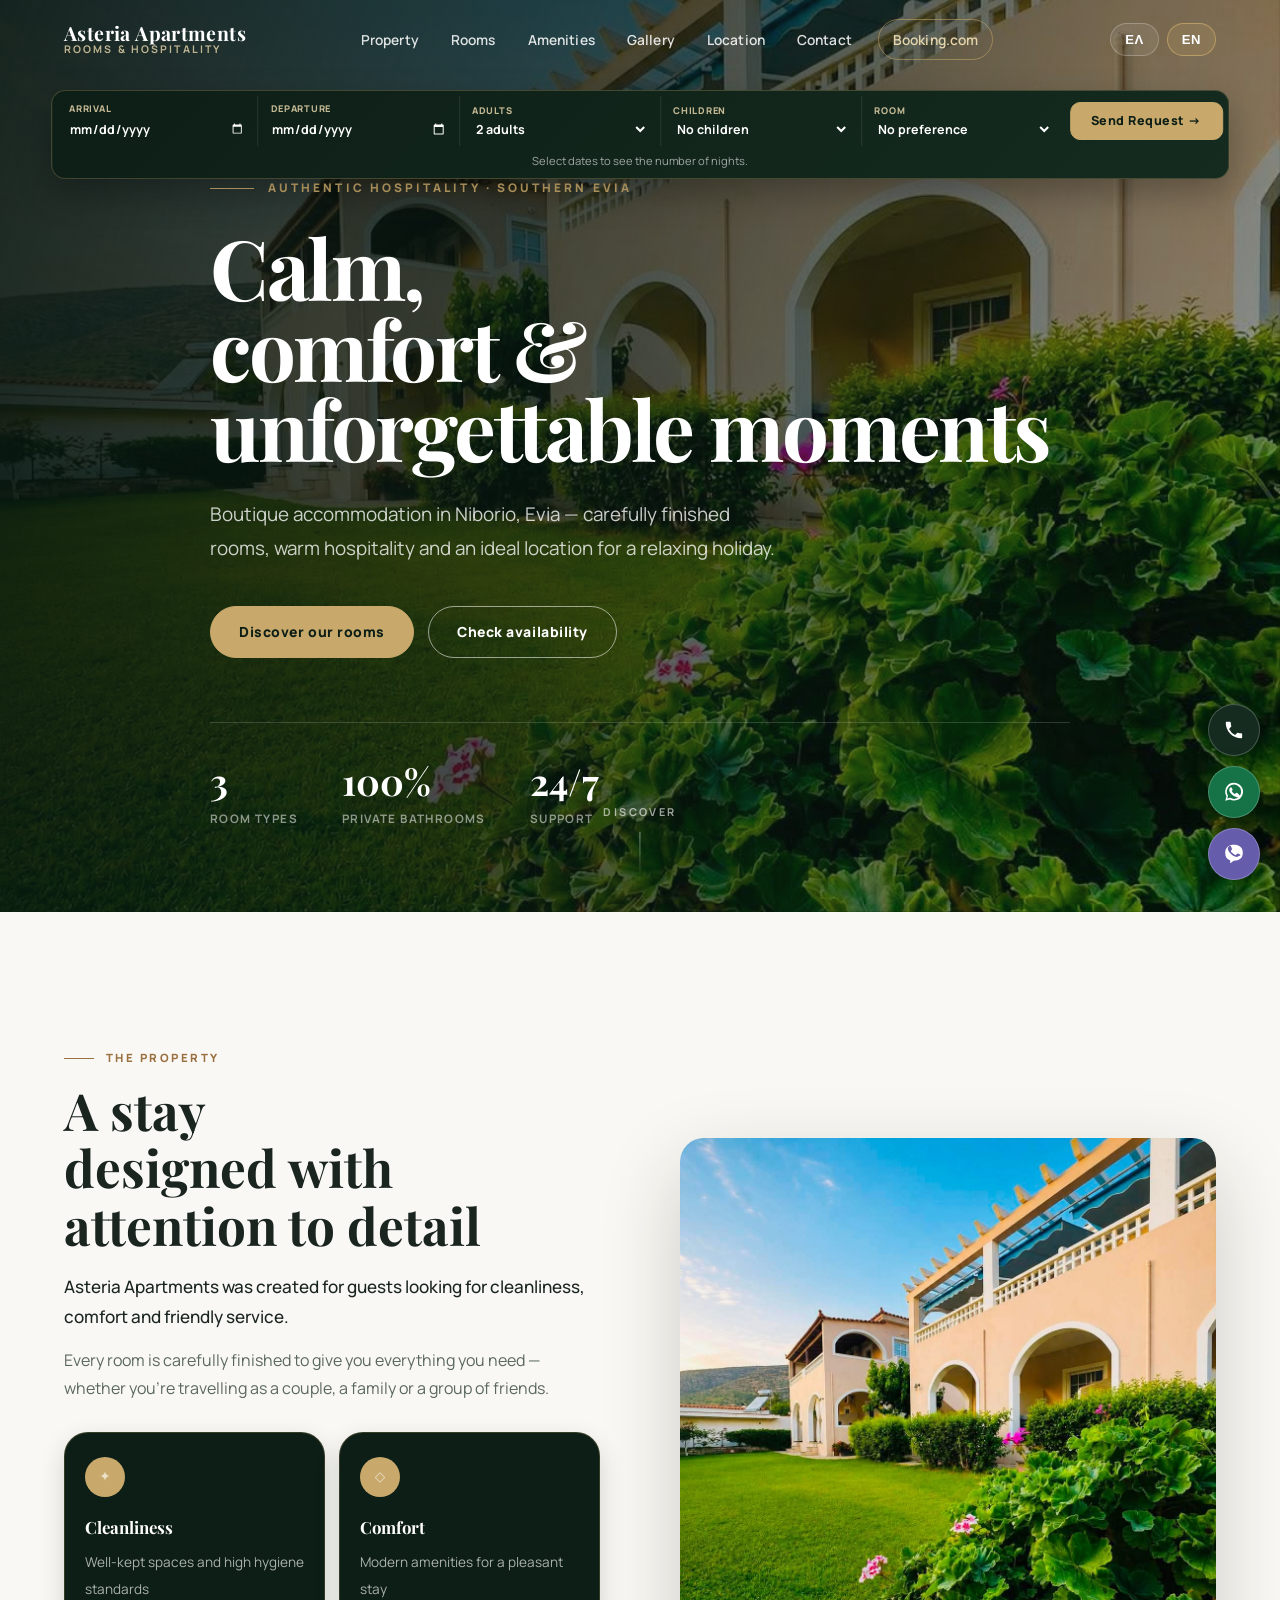
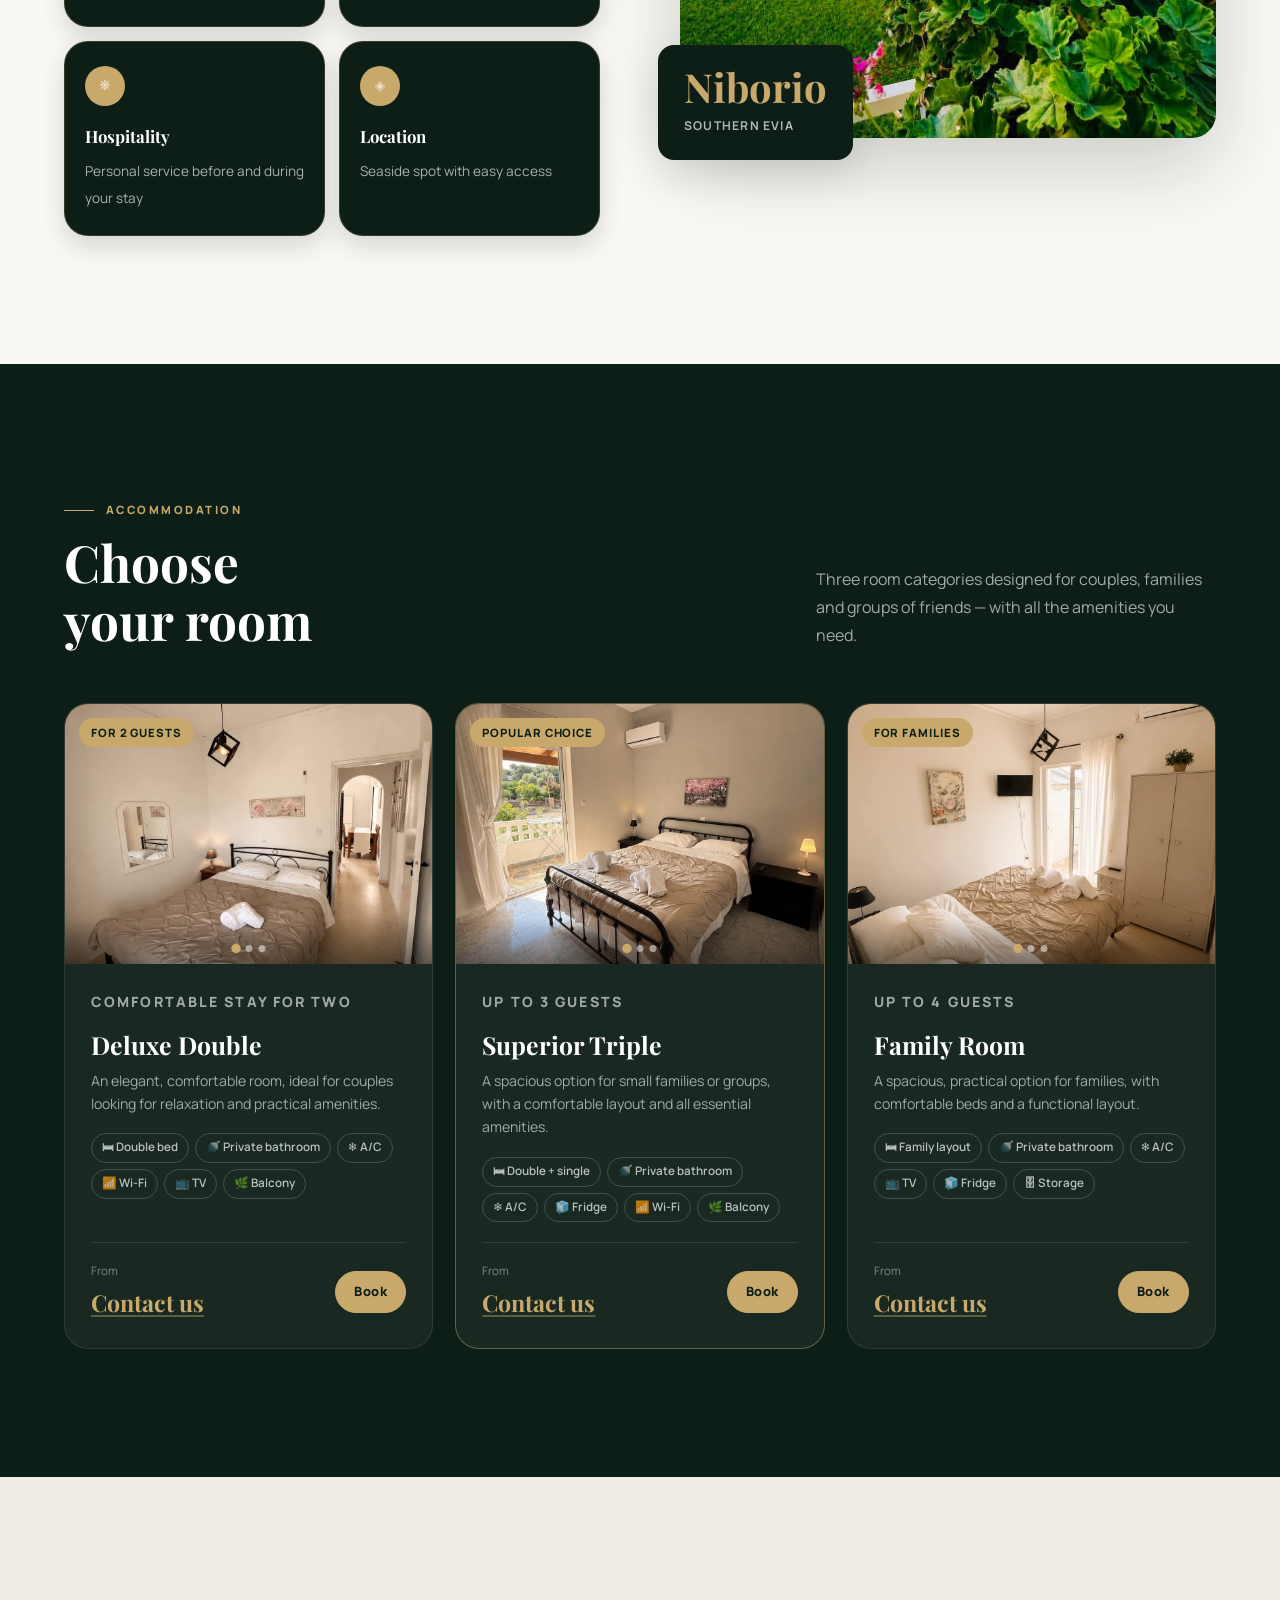
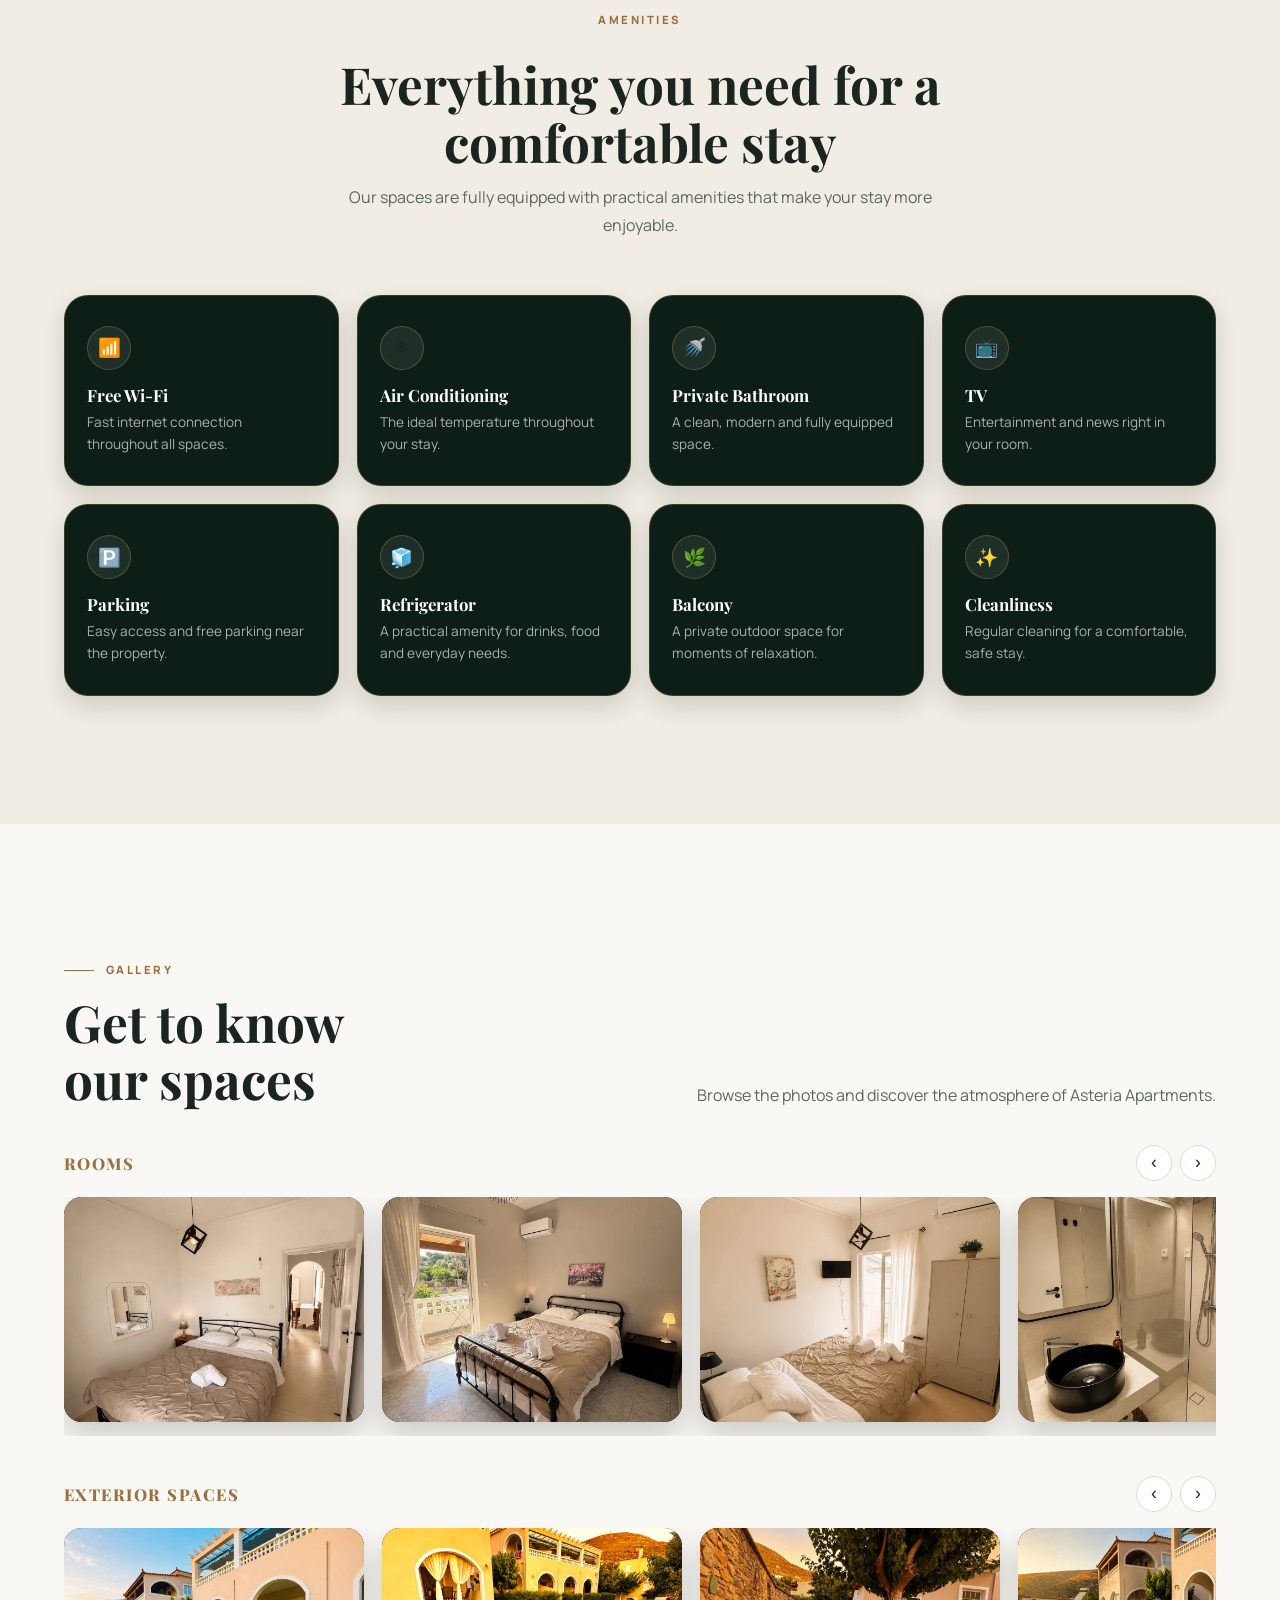
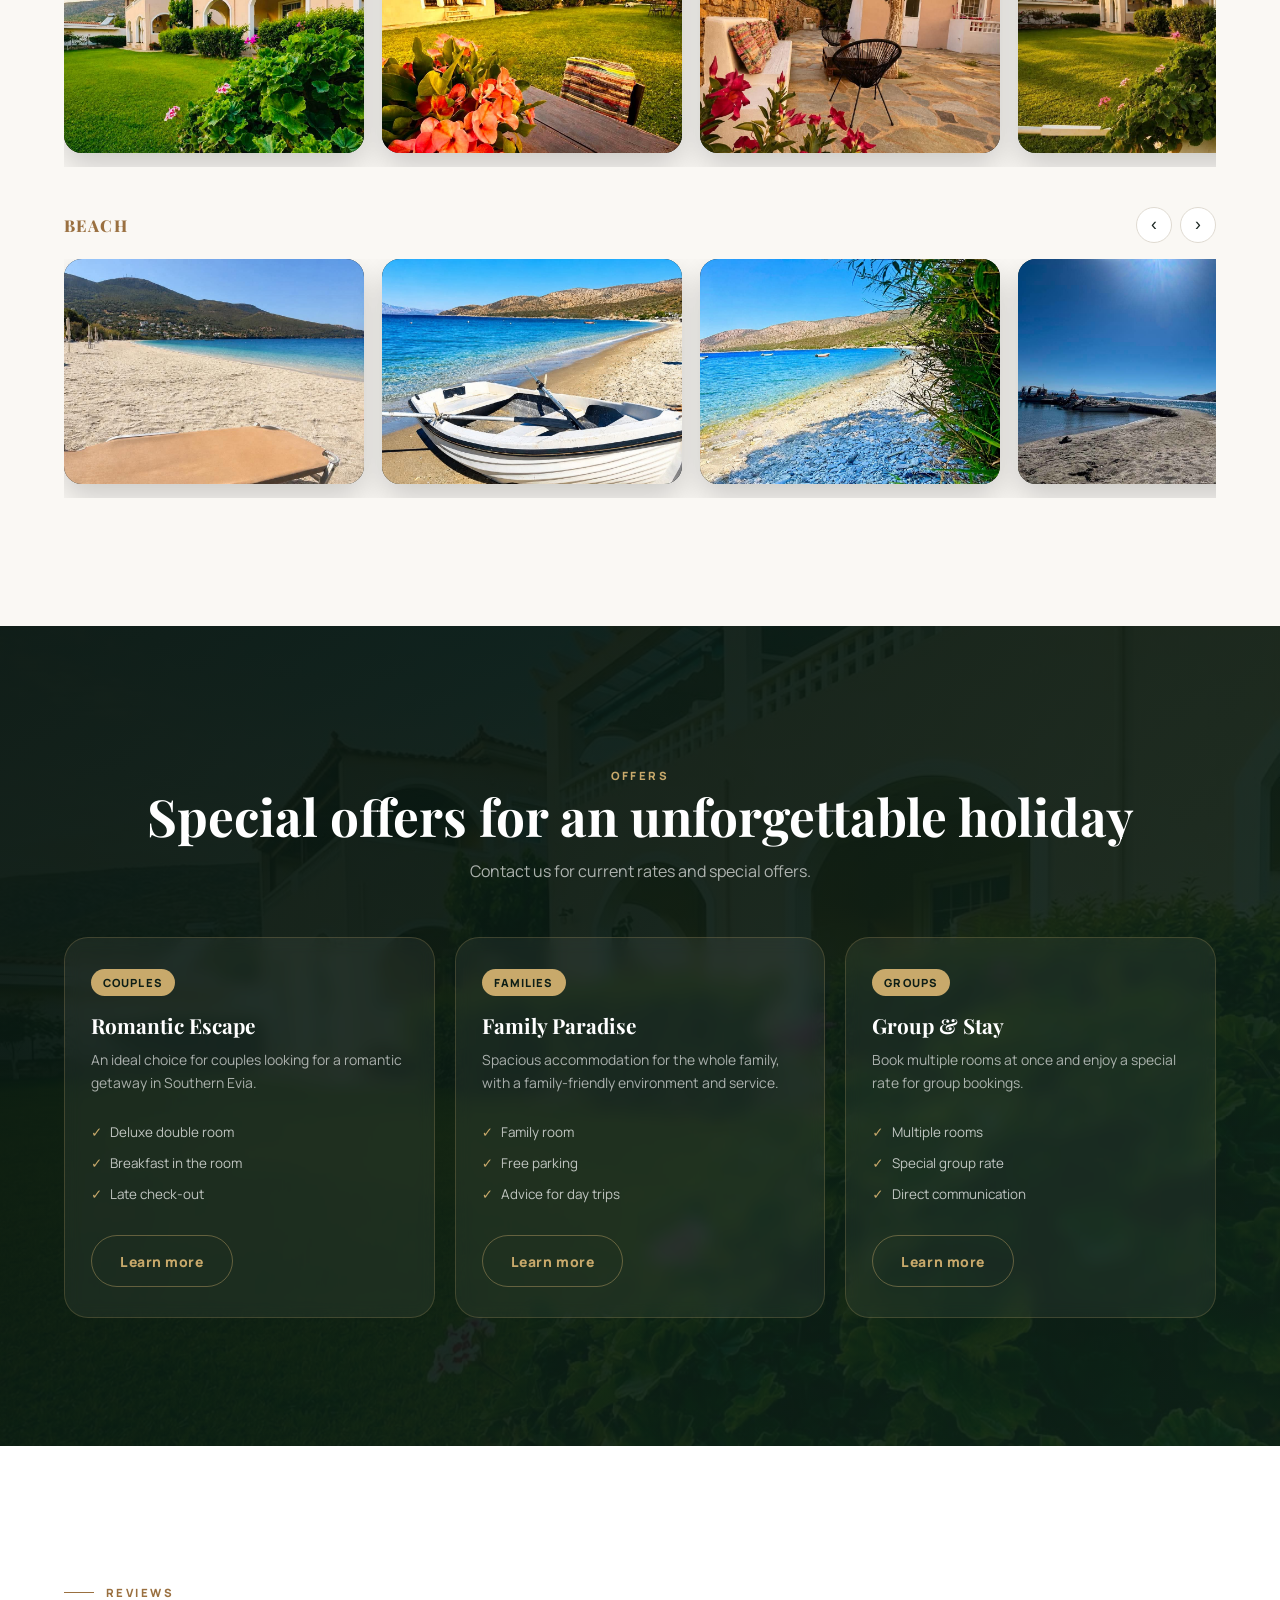
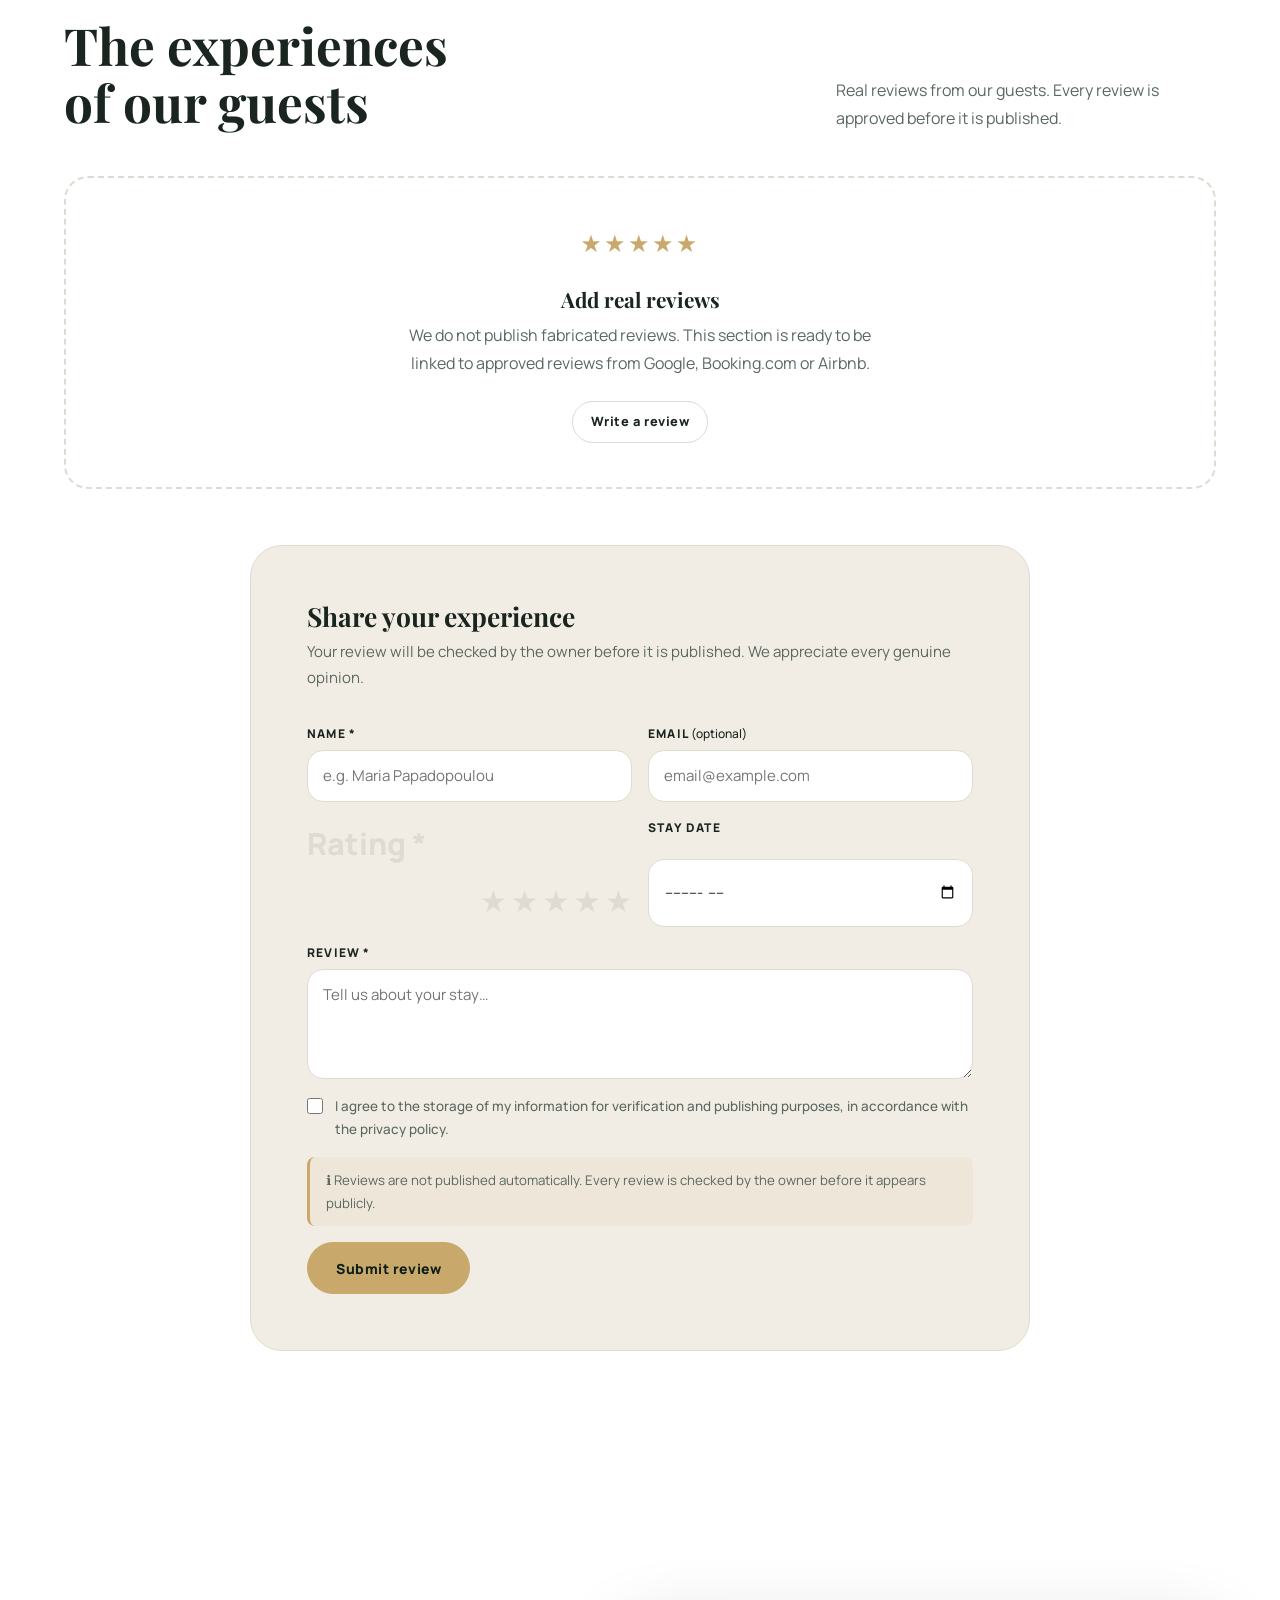
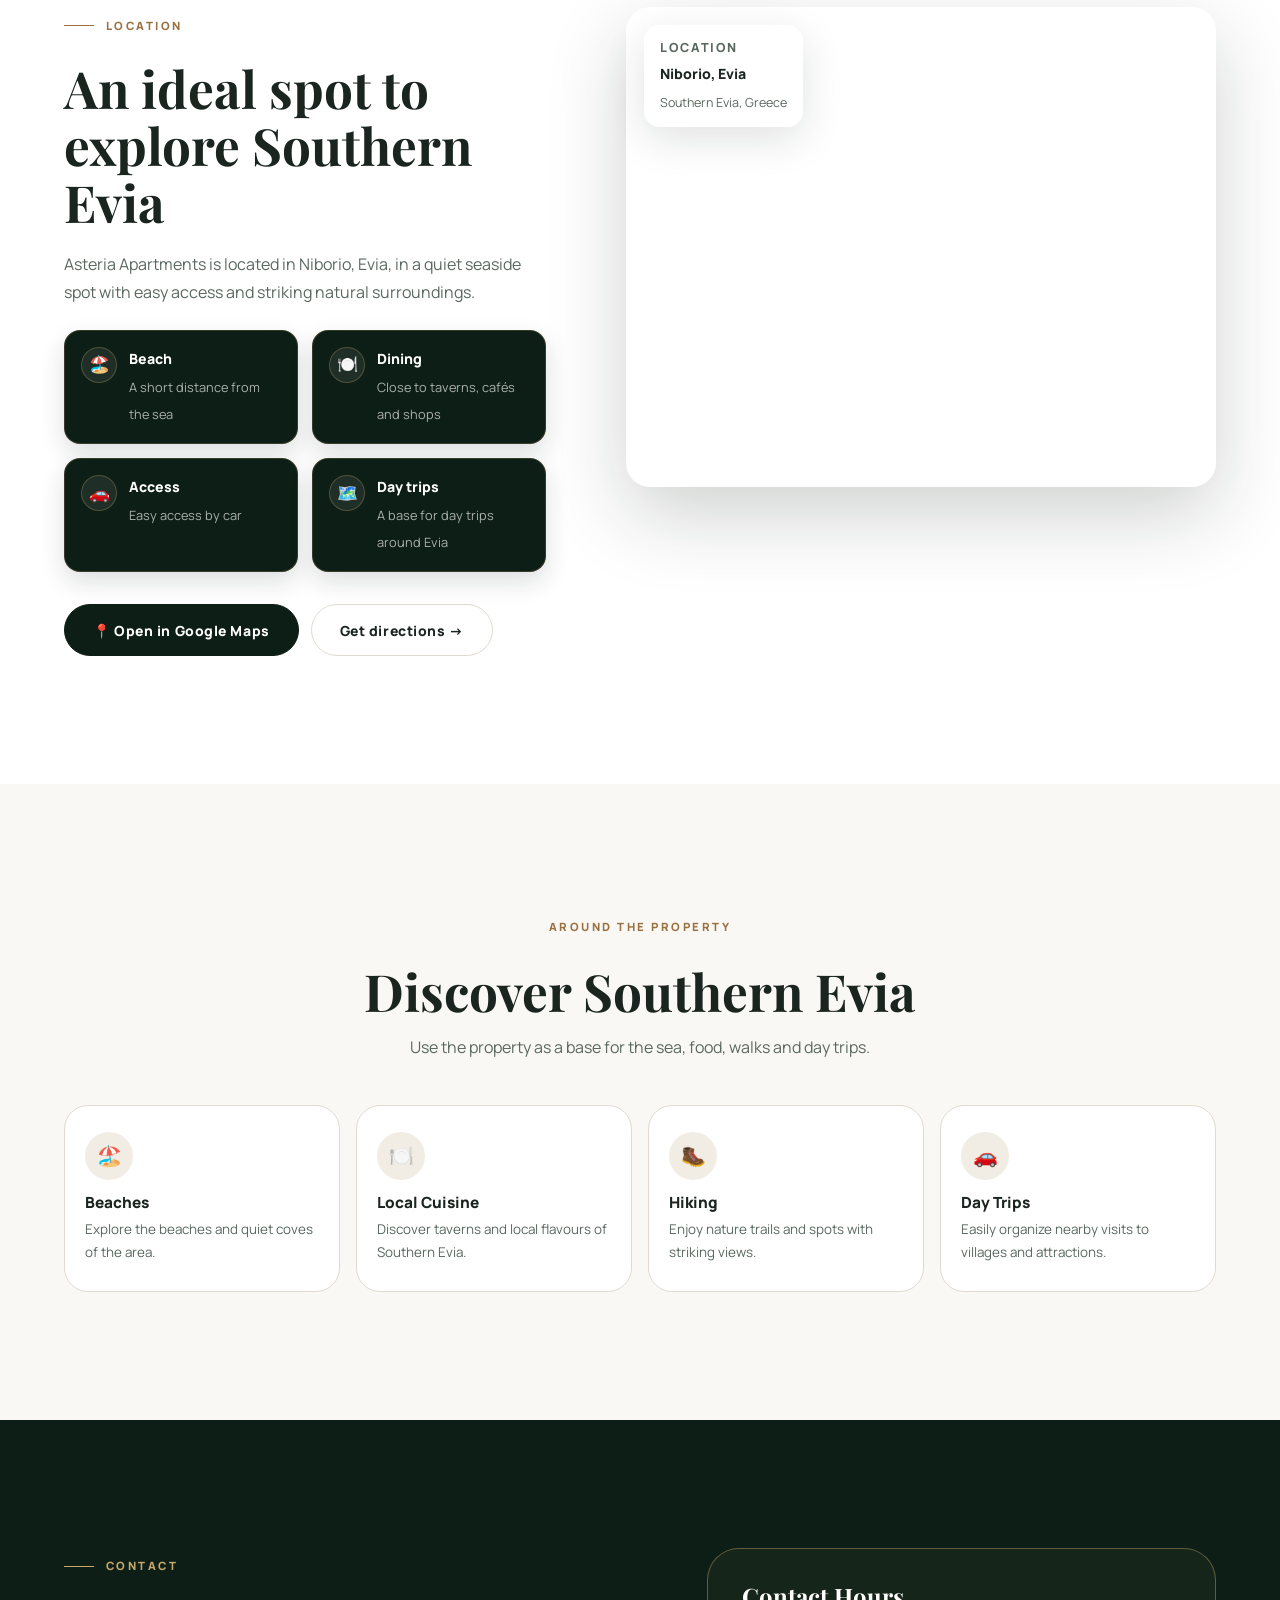
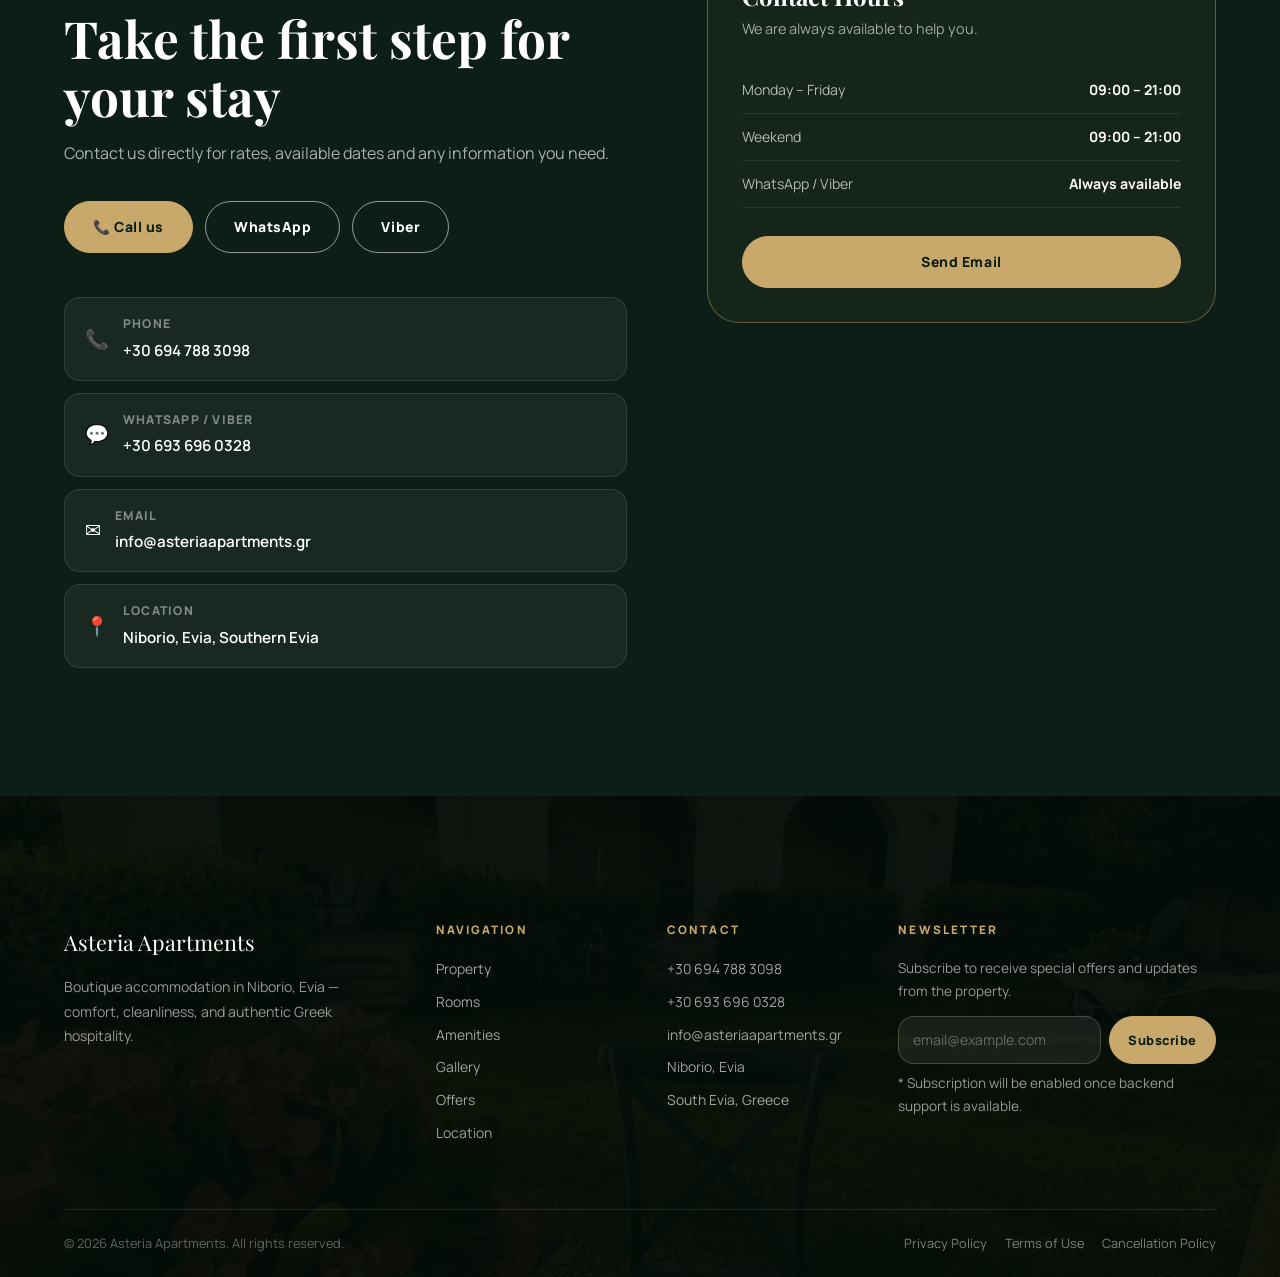
==== index.html @ 2184f4ec "Revert WhatsApp/Viber number back to the correct one The earlier "fix" swapped the number to 3069320" ====
<!DOCTYPE html>
<html lang="el">
<head>
  <meta charset="UTF-8">
  <meta name="viewport" content="width=device-width, initial-scale=1.0">

  <!-- SEO -->
  <meta name="description"
    content="Asteria Apartments — Πολυτελής διαμονή στο Νιμπορειό Ευβοίας. Deluxe, Superior και Family δωμάτια με ιδιωτικό μπάνιο, Wi-Fi, κλιματισμό και θέα.">
  <meta name="keywords"
    content="ενοικιαζόμενα δωμάτια, Νιμπορειό Ευβοίας, διαμονή Εύβοια, boutique hotel, Asteria Apartments">
  <meta name="author" content="Asteria Apartments">
  <meta name="robots" content="index, follow">
  <link rel="canonical" href="https://asteriaapartments.gr/">

  <!-- Open Graph -->
  <meta property="og:type"        content="website">
  <meta property="og:site_name"   content="Asteria Apartments">
  <meta property="og:title"       content="Asteria Apartments | Πολυτελής διαμονή στη Νότια Εύβοια">
  <meta property="og:description" content="Boutique κατάλυμα στο Νιμπορειό Ευβοίας. Δίκλινα, τρίκλινα και οικογενειακά δωμάτια.">
  <meta property="og:image"       content="images/balcony-sea-view.jpg">
  <meta property="og:url"         content="https://asteriaapartments.gr/">

  <!-- Twitter Card -->
  <meta name="twitter:card"        content="summary_large_image">
  <meta name="twitter:title"       content="Asteria Apartments | Νότια Εύβοια">
  <meta name="twitter:description" content="Πολυτελής boutique διαμονή στο Νιμπορειό Ευβοίας.">
  <meta name="twitter:image"       content="images/balcony-sea-view.jpg">

  <title>Asteria Apartments | Πολυτελής Διαμονή στη Νότια Εύβοια</title>

  <!-- Structured Data -->
  <script type="application/ld+json">
  {
    "@context": "https://schema.org",
    "@type": "LodgingBusiness",
    "name": "Asteria Apartments",
    "description": "Boutique κατάλυμα με πολυτελή δωμάτια στο Νιμπορειό Ευβοίας, Νότια Εύβοια.",
    "address": {
      "@type": "PostalAddress",
      "addressLocality": "Νιμπορειό",
      "addressRegion": "Εύβοια",
      "addressCountry": "GR"
    },
    "telephone": "+30-694-788-3098",
    "email": "info@asteriaapartments.gr",
    "url": "https://asteriaapartments.gr",
    "image": "images/balcony-sea-view.jpg",
    "amenityFeature": [
      {"@type": "LocationFeatureSpecification", "name": "Δωρεάν Wi-Fi", "value": true},
      {"@type": "LocationFeatureSpecification", "name": "Κλιματισμός", "value": true},
      {"@type": "LocationFeatureSpecification", "name": "Ιδιωτικό μπάνιο", "value": true},
      {"@type": "LocationFeatureSpecification", "name": "Χώρος στάθμευσης", "value": true}
    ]
  }
  </script>

  <!-- Fonts -->
  <link rel="preconnect" href="https://fonts.googleapis.com">
  <link rel="preconnect" href="https://fonts.gstatic.com" crossorigin>
  <link href="https://fonts.googleapis.com/css2?family=Manrope:wght@400;500;600;700;800&family=Playfair+Display:ital,wght@0,600;0,700;1,600&display=swap" rel="stylesheet">

  <!-- Favicon -->
  <link rel="icon" type="image/svg+xml" href="icons/favicon.svg">

  <!-- Styles — single consolidated file -->
  <link rel="stylesheet" href="style.css">
  <link rel="stylesheet" href="premium-gallery.css">
  <link rel="stylesheet" href="premium-features.css">
  <link rel="stylesheet" href="final-polish.css">
  <link rel="stylesheet" href="legal-pages.css">

  <!-- Centralized configuration (must load before script.js) -->
  <script src="site-config.js"></script>
  <script src="booking-config.js"></script>
</head>

<body>

  <!-- Skip navigation -->
  <a class="skip-link" href="#main-content" data-i18n="skip.link">Μετάβαση στο κύριο περιεχόμενο</a>

  <!-- ═══════════ HEADER ═══════════════════════════════════════ -->
  <header class="site-header" id="site-header">
    <div class="header-inner">

      <a href="#home" class="logo" data-i18n="header.logo.aria" data-i18n-attr="aria-label" aria-label="Asteria Apartments — Αρχική">
        <span class="logo-main">Asteria Apartments</span>
        <span class="logo-subtitle">Rooms &amp; Hospitality</span>
      </a>

      <button
        class="menu-button"
        id="menuButton"
        type="button"
        data-i18n="header.menu.aria"
        data-i18n-attr="aria-label"
        aria-label="Άνοιγμα μενού πλοήγησης"
        aria-controls="navigation"
        aria-expanded="false"
      >
        <span></span>
        <span></span>
        <span></span>
      </button>

      <nav class="site-nav" id="navigation" data-i18n="header.nav.aria" data-i18n-attr="aria-label" aria-label="Κύριο μενού">
        <a href="#about" data-i18n="nav.about">Το κατάλυμα</a>
        <a href="#rooms" data-i18n="nav.rooms">Δωμάτια</a>
        <a href="#amenities" data-i18n="nav.amenities">Παροχές</a>
        <a href="#gallery" data-i18n="nav.gallery">Φωτογραφίες</a>
        <a href="#location" data-i18n="nav.location">Τοποθεσία</a>
        <a href="#contact" data-i18n="nav.contact">Επικοινωνία</a>
        <a href="https://www.booking.com/hotel/gr/asteria-rooms.en-gb.html" class="nav-booking-com" target="_blank" rel="noopener noreferrer" data-i18n="nav.bookingCom">Booking.com</a>
      </nav>

      <div class="language-switch" aria-label="Language switcher">
        <button type="button" data-lang-switch="el" class="is-active" aria-pressed="true">ΕΛ</button>
        <button type="button" data-lang-switch="en" aria-pressed="false">EN</button>
      </div>

    </div>
  </header>

  <!-- ═══════════ STICKY BOOKING BAR ═══════════════════════════ -->
  <div class="sticky-booking-bar" id="booking">
    <form class="sticky-booking-form" id="bookingForm" novalidate>
      <div class="sticky-booking-fields">
        <label class="sticky-booking-field">
          <span data-i18n="booking.arrival">Άφιξη</span>
          <input type="date" id="arrivalDate" name="arrival" required data-i18n="booking.arrivalAria" data-i18n-attr="aria-label" aria-label="Ημερομηνία άφιξης">
        </label>
        <label class="sticky-booking-field">
          <span data-i18n="booking.departure">Αναχώρηση</span>
          <input type="date" id="departureDate" name="departure" required data-i18n="booking.departureAria" data-i18n-attr="aria-label" aria-label="Ημερομηνία αναχώρησης">
        </label>
        <label class="sticky-booking-field">
          <span data-i18n="booking.adults">Ενήλικες</span>
          <select id="adultGuests" name="adults" data-i18n="booking.adultsAria" data-i18n-attr="aria-label" aria-label="Αριθμός ενηλίκων">
            <option value="1" data-i18n="booking.adults.opt1">1 ενήλικας</option>
            <option value="2" selected data-i18n="booking.adults.opt2">2 ενήλικες</option>
            <option value="3" data-i18n="booking.adults.opt3">3 ενήλικες</option>
            <option value="4" data-i18n="booking.adults.opt4">4 ενήλικες</option>
            <option value="5" data-i18n="booking.adults.opt5">5 ενήλικες</option>
            <option value="6" data-i18n="booking.adults.opt6">6 ενήλικες</option>
          </select>
        </label>
        <label class="sticky-booking-field">
          <span data-i18n="booking.children">Παιδιά</span>
          <select id="childGuests" name="children" data-i18n="booking.childrenAria" data-i18n-attr="aria-label" aria-label="Αριθμός παιδιών">
            <option value="0" selected data-i18n="booking.children.opt0">Χωρίς παιδιά</option>
            <option value="1" data-i18n="booking.children.opt1">1 παιδί</option>
            <option value="2" data-i18n="booking.children.opt2">2 παιδιά</option>
            <option value="3" data-i18n="booking.children.opt3">3 παιδιά</option>
            <option value="4" data-i18n="booking.children.opt4">4 παιδιά</option>
          </select>
        </label>
        <label class="sticky-booking-field">
          <span data-i18n="booking.room">Δωμάτιο</span>
          <select id="roomType" name="room" data-i18n="booking.roomAria" data-i18n-attr="aria-label" aria-label="Τύπος δωματίου">
            <option value="Δεν έχω προτίμηση" data-i18n="booking.room.none">Χωρίς προτίμηση</option>
            <option value="Deluxe δίκλινο" data-i18n="room1.title">Deluxe δίκλινο</option>
            <option value="Superior τρίκλινο" data-i18n="room2.title">Superior τρίκλινο</option>
            <option value="Family δωμάτιο" data-i18n="room3.title">Family δωμάτιο</option>
          </select>
        </label>
      </div>
      <button type="submit" class="btn btn-primary sticky-booking-submit" data-i18n="booking.submit">
        Αποστολή αιτήματος →
      </button>
    </form>
    <div class="sticky-booking-summary" id="bookingSummary" aria-live="polite" aria-atomic="true" data-i18n="booking.summaryDefault">
      Επιλέξτε ημερομηνίες για να εμφανιστούν οι διανυκτερεύσεις.
    </div>
  </div>

  <main id="main-content">

    <!-- ═══════════ HERO ════════════════════════════════════════ -->
    <section class="hero" id="home" aria-labelledby="hero-title">
      <div class="hero-bg" id="heroBg" aria-hidden="true"></div>
      <div class="hero-overlay" aria-hidden="true"></div>

      <div class="container hero-content">

        <p class="hero-eyebrow" data-i18n="hero.eyebrow">Αυθεντική φιλοξενία · Νότια Εύβοια</p>

        <h1 id="hero-title">
          <span data-i18n="hero.title.1">Ηρεμία,</span><br>
          <span data-i18n="hero.title.2">άνεση &amp;</span><br>
          <span data-i18n="hero.title.3">αξέχαστες στιγμές</span>
        </h1>

        <p class="hero-lead" data-i18n="hero.lead">
          Boutique κατάλυμα στο Νιμπορειό Ευβοίας — προσεγμένα δωμάτια,
          ζεστή φιλοξενία και ιδανική τοποθεσία για ξεκούραστες διακοπές.
        </p>

        <div class="hero-actions">
          <a href="#rooms"   class="btn btn-primary" data-i18n="hero.cta1">Ανακαλύψτε τα δωμάτια</a>
          <a href="#booking" class="btn btn-outline" data-i18n="cta.checkAvailability">Έλεγχος διαθεσιμότητας</a>
        </div>

        <div class="hero-stats" aria-label="Στατιστικά καταλύματος">
          <div class="hero-stat">
            <strong>3</strong>
            <small data-i18n="hero.stat1">Τύποι δωματίων</small>
          </div>
          <div class="hero-stat">
            <strong>100%</strong>
            <small data-i18n="hero.stat2">Ιδιωτικά μπάνια</small>
          </div>
          <div class="hero-stat">
            <strong>24/7</strong>
            <small data-i18n="hero.stat3">Επικοινωνία</small>
          </div>
        </div>

      </div>

      <a href="#about" class="scroll-cue" data-i18n="aria.scrollNext" data-i18n-attr="aria-label" aria-label="Μετάβαση στην επόμενη ενότητα">
        <span data-i18n="hero.scroll">Ανακαλύψτε</span>
      </a>
    </section>

    <!-- ═══════════ ABOUT ════════════════════════════════════════ -->
    <section class="about-section section" id="about" aria-labelledby="about-title">
      <div class="container">
        <div class="about-grid">

          <div class="about-content">
            <p class="section-label" data-i18n="about.kicker">Το κατάλυμα</p>

            <h2 id="about-title">
              <span data-i18n="about.title.1">Μια εμπειρία</span><br><span data-i18n="about.title.2">διαμονής με</span><br><span data-i18n="about.title.3">έμφαση στη λεπτομέρεια</span>
            </h2>

            <p class="about-lead" data-i18n="about.lead">
              Το Asteria Apartments δημιουργήθηκε για επισκέπτες που αναζητούν
              καθαριότητα, άνεση και φιλική εξυπηρέτηση.
            </p>

            <p data-i18n="about.body">
              Κάθε δωμάτιο είναι προσεγμένο ώστε να σας προσφέρει όλα όσα
              χρειάζεστε — είτε ταξιδεύετε ως ζευγάρι, οικογένεια ή παρέα.
            </p>

            <div class="about-features">
              <div class="about-feature">
                <span class="about-feature-icon" aria-hidden="true">✦</span>
                <strong data-i18n="about.feature1.title">Καθαριότητα</strong>
                <span data-i18n="about.feature1.desc">Προσεγμένοι χώροι και υψηλά πρότυπα υγιεινής</span>
              </div>
              <div class="about-feature">
                <span class="about-feature-icon" aria-hidden="true">◇</span>
                <strong data-i18n="about.feature2.title">Άνεση</strong>
                <span data-i18n="about.feature2.desc">Σύγχρονες παροχές για ευχάριστη διαμονή</span>
              </div>
              <div class="about-feature">
                <span class="about-feature-icon" aria-hidden="true">❋</span>
                <strong data-i18n="about.feature3.title">Φιλοξενία</strong>
                <span data-i18n="about.feature3.desc">Προσωπική εξυπηρέτηση πριν και κατά τη διαμονή</span>
              </div>
              <div class="about-feature">
                <span class="about-feature-icon" aria-hidden="true">◈</span>
                <strong data-i18n="about.feature4.title">Τοποθεσία</strong>
                <span data-i18n="about.feature4.desc">Παραθαλάσσιο σημείο με εύκολη πρόσβαση</span>
              </div>
            </div>
          </div>

          <div class="about-image-col">
            <div class="about-image-frame">
              <img
                id="aboutImg"
                src="images/veranda.jpg"
                alt="Σκεπαστή βεράντα με τραπέζι για χαλάρωση και φαγητό"
                data-i18n="about.imgAlt"
                data-i18n-attr="alt"
                loading="lazy"
              >
            </div>
            <div class="about-badge" aria-hidden="true">
              <strong data-i18n="about.badgeCity">Νιμπορειό</strong>
              <span data-i18n="about.badgeDesc">Νότια Εύβοια</span>
            </div>
          </div>

        </div>
      </div>
    </section>

    <!-- ═══════════ ROOMS ════════════════════════════════════════ -->
    <section class="rooms-section section" id="rooms" aria-labelledby="rooms-title">
      <div class="container">

        <div class="rooms-section-header">
          <div>
            <p class="section-label" data-i18n="rooms.kicker">Διαμονή</p>
            <h2 id="rooms-title"><span data-i18n="rooms.title.1">Επιλέξτε</span><br><span data-i18n="rooms.title.2">το δωμάτιό σας</span></h2>
          </div>
          <p data-i18n="rooms.intro">
            Τρεις κατηγορίες δωματίων σχεδιασμένες για ζευγάρια,
            οικογένειες και παρέες — με όλες τις παροχές που χρειάζεστε.
          </p>
        </div>

        <div class="rooms-grid">

          <!-- Deluxe -->
          <article class="room-card">
            <div class="room-image-wrapper">
              <div class="room-carousel" id="roomCarousel0">
                <div class="room-carousel-track">
                  <img src="images/bedroom-mirror.jpg" alt="Υπνοδωμάτιο με καθρέφτη και θέα προς την τραπεζαρία" data-i18n="room1.imgAlt" data-i18n-attr="alt" loading="lazy">
                  <img src="images/bathroom-modern.jpg" alt="Σύγχρονο μπάνιο με μαύρο νιπτήρα και ντουζιέρα με κρύσταλλο" data-i18n="room.bathroomAlt" data-i18n-attr="alt" loading="lazy">
                  <img src="images/bathroom-balcony-collage.jpg" alt="Μπάνιο και βεράντα με θέα στη θάλασσα" data-i18n="room.bathroomBalconyAlt" data-i18n-attr="alt" loading="lazy">
                </div>
                <div class="room-carousel-dots">
                  <button type="button" class="room-carousel-dot is-active" data-i18n="room.photo1" data-i18n-attr="aria-label" aria-label="Φωτογραφία 1"></button>
                  <button type="button" class="room-carousel-dot" data-i18n="room.photo2" data-i18n-attr="aria-label" aria-label="Φωτογραφία 2"></button>
                  <button type="button" class="room-carousel-dot" data-i18n="room.photo3" data-i18n-attr="aria-label" aria-label="Φωτογραφία 3"></button>
                </div>
              </div>
              <span class="room-badge" data-i18n="room1.badge">Για 2 επισκέπτες</span>
            </div>
            <div class="room-card-content">
              <p class="room-capacity" data-i18n="room1.capacity">Άνετη διαμονή για δύο</p>
              <h3 data-i18n="room1.title">Deluxe δίκλινο</h3>
              <p data-i18n="room1.desc">Κομψό και άνετο δωμάτιο, ιδανικό για ζευγάρια που αναζητούν ξεκούραση και πρακτικές παροχές.</p>
              <div class="room-features" role="list">
                <span class="room-tag" role="listitem" data-i18n="room1.feature1">🛏 Διπλό κρεβάτι</span>
                <span class="room-tag" role="listitem" data-i18n="room1.feature2">🚿 Ιδιωτικό μπάνιο</span>
                <span class="room-tag" role="listitem" data-i18n="room1.feature3">❄️ A/C</span>
                <span class="room-tag" role="listitem" data-i18n="room1.feature4">📶 Wi-Fi</span>
                <span class="room-tag" role="listitem" data-i18n="room1.feature5">📺 TV</span>
                <span class="room-tag" role="listitem" data-i18n="room1.feature6">🌿 Μπαλκόνι</span>
              </div>
              <div class="room-footer">
                <div class="room-price">
                  <small data-i18n="room.priceFrom">Από</small>
                  <a href="#contact" data-i18n="room.priceContact">Επικοινωνήστε</a>
                </div>
                <div class="room-actions">
                  <a href="#booking" class="btn btn-primary btn-sm" data-i18n="nav.booking">Κράτηση</a>
                </div>
              </div>
            </div>
          </article>

          <!-- Superior (featured) -->
          <article class="room-card featured">
            <div class="room-image-wrapper">
              <div class="room-carousel" id="roomCarousel1">
                <div class="room-carousel-track">
                  <img src="images/bedroom-balcony.jpg" alt="Φωτεινό υπνοδωμάτιο με πρόσβαση σε βεράντα" data-i18n="room2.imgAlt" data-i18n-attr="alt" loading="lazy">
                  <img src="images/bathroom-modern.jpg" alt="Σύγχρονο μπάνιο με μαύρο νιπτήρα και ντουζιέρα με κρύσταλλο" data-i18n="room.bathroomAlt" data-i18n-attr="alt" loading="lazy">
                  <img src="images/bathroom-balcony-collage.jpg" alt="Μπάνιο και βεράντα με θέα στη θάλασσα" data-i18n="room.bathroomBalconyAlt" data-i18n-attr="alt" loading="lazy">
                </div>
                <div class="room-carousel-dots">
                  <button type="button" class="room-carousel-dot is-active" data-i18n="room.photo1" data-i18n-attr="aria-label" aria-label="Φωτογραφία 1"></button>
                  <button type="button" class="room-carousel-dot" data-i18n="room.photo2" data-i18n-attr="aria-label" aria-label="Φωτογραφία 2"></button>
                  <button type="button" class="room-carousel-dot" data-i18n="room.photo3" data-i18n-attr="aria-label" aria-label="Φωτογραφία 3"></button>
                </div>
              </div>
              <span class="room-badge" data-i18n="room2.badge">Δημοφιλής επιλογή</span>
            </div>
            <div class="room-card-content">
              <p class="room-capacity" data-i18n="room2.capacity">Έως 3 επισκέπτες</p>
              <h3 data-i18n="room2.title">Superior τρίκλινο</h3>
              <p data-i18n="room2.desc">Ευρύχωρη επιλογή για μικρές οικογένειες ή παρέες, με άνετη διαρρύθμιση και όλες τις βασικές παροχές.</p>
              <div class="room-features" role="list">
                <span class="room-tag" role="listitem" data-i18n="room2.feature1">🛏 Διπλό + μονό</span>
                <span class="room-tag" role="listitem" data-i18n="room2.feature2">🚿 Ιδιωτικό μπάνιο</span>
                <span class="room-tag" role="listitem" data-i18n="room2.feature3">❄️ A/C</span>
                <span class="room-tag" role="listitem" data-i18n="room2.feature4">🧊 Ψυγείο</span>
                <span class="room-tag" role="listitem" data-i18n="room2.feature5">📶 Wi-Fi</span>
                <span class="room-tag" role="listitem" data-i18n="room2.feature6">🌿 Μπαλκόνι</span>
              </div>
              <div class="room-footer">
                <div class="room-price">
                  <small data-i18n="room.priceFrom">Από</small>
                  <a href="#contact" data-i18n="room.priceContact">Επικοινωνήστε</a>
                </div>
                <div class="room-actions">
                  <a href="#booking" class="btn btn-primary btn-sm" data-i18n="nav.booking">Κράτηση</a>
                </div>
              </div>
            </div>
          </article>

          <!-- Family -->
          <article class="room-card">
            <div class="room-image-wrapper">
              <div class="room-carousel" id="roomCarousel2">
                <div class="room-carousel-track">
                  <img src="images/bedroom-wardrobe.jpg" alt="Υπνοδωμάτιο με ντουλάπα, κλιματισμό και πρόσβαση σε βεράντα" data-i18n="room3.imgAlt" data-i18n-attr="alt" loading="lazy">
                  <img src="images/bathroom-modern.jpg" alt="Σύγχρονο μπάνιο με μαύρο νιπτήρα και ντουζιέρα με κρύσταλλο" data-i18n="room.bathroomAlt" data-i18n-attr="alt" loading="lazy">
                  <img src="images/bathroom-balcony-collage.jpg" alt="Μπάνιο και βεράντα με θέα στη θάλασσα" data-i18n="room.bathroomBalconyAlt" data-i18n-attr="alt" loading="lazy">
                </div>
                <div class="room-carousel-dots">
                  <button type="button" class="room-carousel-dot is-active" data-i18n="room.photo1" data-i18n-attr="aria-label" aria-label="Φωτογραφία 1"></button>
                  <button type="button" class="room-carousel-dot" data-i18n="room.photo2" data-i18n-attr="aria-label" aria-label="Φωτογραφία 2"></button>
                  <button type="button" class="room-carousel-dot" data-i18n="room.photo3" data-i18n-attr="aria-label" aria-label="Φωτογραφία 3"></button>
                </div>
              </div>
              <span class="room-badge" data-i18n="room3.badge">Για οικογένειες</span>
            </div>
            <div class="room-card-content">
              <p class="room-capacity" data-i18n="room3.capacity">Έως 4 επισκέπτες</p>
              <h3 data-i18n="room3.title">Family δωμάτιο</h3>
              <p data-i18n="room3.desc">Ευρύχωρη και πρακτική επιλογή για οικογένειες, με άνετα κρεβάτια και λειτουργική διαρρύθμιση.</p>
              <div class="room-features" role="list">
                <span class="room-tag" role="listitem" data-i18n="room3.feature1">🛏 Οικογενειακή διαρρύθμιση</span>
                <span class="room-tag" role="listitem" data-i18n="room3.feature2">🚿 Ιδιωτικό μπάνιο</span>
                <span class="room-tag" role="listitem" data-i18n="room3.feature3">❄️ A/C</span>
                <span class="room-tag" role="listitem" data-i18n="room3.feature4">📺 TV</span>
                <span class="room-tag" role="listitem" data-i18n="room3.feature5">🧊 Ψυγείο</span>
                <span class="room-tag" role="listitem" data-i18n="room3.feature6">🗄 Αποθήκευση</span>
              </div>
              <div class="room-footer">
                <div class="room-price">
                  <small data-i18n="room.priceFrom">Από</small>
                  <a href="#contact" data-i18n="room.priceContact">Επικοινωνήστε</a>
                </div>
                <div class="room-actions">
                  <a href="#booking" class="btn btn-primary btn-sm" data-i18n="nav.booking">Κράτηση</a>
                </div>
              </div>
            </div>
          </article>

        </div>
      </div>
    </section>

    <!-- ═══════════ AMENITIES ══════════════════════════════════════ -->
    <section class="amenities-section section" id="amenities" aria-labelledby="amenities-title">
      <div class="container">

        <div class="amenities-header">
          <p class="section-label section-label-center" data-i18n="amenities.kicker">Παροχές</p>
          <h2 id="amenities-title" data-i18n="amenities.title">Όλα όσα χρειάζεστε για μια άνετη διαμονή</h2>
          <p data-i18n="amenities.intro">Οι χώροι μας είναι πλήρως εξοπλισμένοι με πρακτικές παροχές που κάνουν τη διαμονή σας πιο ευχάριστη.</p>
        </div>

        <div class="amenities-grid">
          <article class="amenity">
            <span class="amenity-icon" aria-hidden="true">📶</span>
            <h3 data-i18n="amenity1.title">Δωρεάν Wi-Fi</h3>
            <p data-i18n="amenity1.desc">Γρήγορη σύνδεση στο διαδίκτυο σε όλους τους χώρους.</p>
          </article>
          <article class="amenity">
            <span class="amenity-icon" aria-hidden="true">❄️</span>
            <h3 data-i18n="amenity2.title">Κλιματισμός</h3>
            <p data-i18n="amenity2.desc">Ιδανική θερμοκρασία καθ' όλη τη διάρκεια της διαμονής.</p>
          </article>
          <article class="amenity">
            <span class="amenity-icon" aria-hidden="true">🚿</span>
            <h3 data-i18n="amenity3.title">Ιδιωτικό μπάνιο</h3>
            <p data-i18n="amenity3.desc">Καθαρός, σύγχρονος και πλήρως εξοπλισμένος χώρος.</p>
          </article>
          <article class="amenity">
            <span class="amenity-icon" aria-hidden="true">📺</span>
            <h3 data-i18n="amenity4.title">Τηλεόραση</h3>
            <p data-i18n="amenity4.desc">Ψυχαγωγία και ενημέρωση μέσα στο δωμάτιό σας.</p>
          </article>
          <article class="amenity">
            <span class="amenity-icon" aria-hidden="true">🅿️</span>
            <h3 data-i18n="amenity5.title">Χώρος στάθμευσης</h3>
            <p data-i18n="amenity5.desc">Εύκολη πρόσβαση και δωρεάν στάθμευση κοντά στο κατάλυμα.</p>
          </article>
          <article class="amenity">
            <span class="amenity-icon" aria-hidden="true">🧊</span>
            <h3 data-i18n="amenity6.title">Ψυγείο</h3>
            <p data-i18n="amenity6.desc">Πρακτική παροχή για ποτά, τρόφιμα και καθημερινές ανάγκες.</p>
          </article>
          <article class="amenity">
            <span class="amenity-icon" aria-hidden="true">🌿</span>
            <h3 data-i18n="amenity7.title">Μπαλκόνι</h3>
            <p data-i18n="amenity7.desc">Ιδιωτικός εξωτερικός χώρος για στιγμές χαλάρωσης.</p>
          </article>
          <article class="amenity">
            <span class="amenity-icon" aria-hidden="true">✨</span>
            <h3 data-i18n="amenity8.title">Καθαριότητα</h3>
            <p data-i18n="amenity8.desc">Τακτική καθαριότητα για άνετη και ασφαλή διαμονή.</p>
          </article>
        </div>

      </div>
    </section>

    <!-- ═══════════ GALLERY ════════════════════════════════════════ -->
    <section class="gallery-section section" id="gallery" aria-labelledby="gallery-title">
      <div class="container">

        <div class="gallery-section-header">
          <div>
            <p class="section-label">Gallery</p>
            <h2 id="gallery-title"><span data-i18n="gallery.title.1">Γνωρίστε</span><br><span data-i18n="gallery.title.2">τους χώρους μας</span></h2>
          </div>
          <p data-i18n="gallery.intro">
            Περιηγηθείτε στις φωτογραφίες και ανακαλύψτε
            την ατμόσφαιρα του Asteria Apartments.
          </p>
        </div>

        <div class="gallery-categories" id="premiumGallery" data-i18n="gallery.gridAria" data-i18n-attr="aria-label" aria-label="Φωτογραφίες του καταλύματος">

          <div class="gallery-category">
            <div class="gallery-category-head">
              <h3 class="gallery-category-title" data-i18n="gallery.cat.rooms">Δωμάτια</h3>
              <div class="gallery-scroll-arrows">
                <button type="button" class="gallery-arrow" data-dir="prev" data-i18n="gallery.arrow.prev" data-i18n-attr="aria-label" aria-label="Προηγούμενες φωτογραφίες">‹</button>
                <button type="button" class="gallery-arrow" data-dir="next" data-i18n="gallery.arrow.next" data-i18n-attr="aria-label" aria-label="Επόμενες φωτογραφίες">›</button>
              </div>
            </div>
            <div class="gallery-scroll" data-gallery-category="rooms">

              <button class="premium-gallery-card" type="button" data-i18n="gallery.item1.ariaLabel" data-i18n-attr="aria-label" aria-label="Άνοιγμα φωτογραφίας 1">
                <img src="images/bedroom-mirror.jpg" alt="Υπνοδωμάτιο με καθρέφτη και θέα προς την τραπεζαρία" data-i18n="gallery.item1.alt" data-i18n-attr="alt" loading="lazy">
              </button>

              <button class="premium-gallery-card" type="button" data-i18n="gallery.item2.ariaLabel" data-i18n-attr="aria-label" aria-label="Άνοιγμα φωτογραφίας 2">
                <img src="images/bedroom-balcony.jpg" alt="Φωτεινό υπνοδωμάτιο με πρόσβαση σε βεράντα" data-i18n="gallery.item2.alt" data-i18n-attr="alt" loading="lazy">
              </button>

              <button class="premium-gallery-card" type="button" data-i18n="gallery.item3.ariaLabel" data-i18n-attr="aria-label" aria-label="Άνοιγμα φωτογραφίας 3">
                <img src="images/bedroom-wardrobe.jpg" alt="Υπνοδωμάτιο με ντουλάπα, κλιματισμό και πρόσβαση σε βεράντα" data-i18n="gallery.item3.alt" data-i18n-attr="alt" loading="lazy">
              </button>

              <button class="premium-gallery-card" type="button" data-i18n="gallery.item4.ariaLabel" data-i18n-attr="aria-label" aria-label="Άνοιγμα φωτογραφίας 4">
                <img src="images/bathroom-modern.jpg" alt="Σύγχρονο μπάνιο με μαύρο νιπτήρα και ντουζιέρα με κρύσταλλο" data-i18n="gallery.item4.alt" data-i18n-attr="alt" loading="lazy">
              </button>

              <button class="premium-gallery-card" type="button" data-i18n="gallery.item5.ariaLabel" data-i18n-attr="aria-label" aria-label="Άνοιγμα φωτογραφίας 5">
                <img src="images/bathroom-balcony-collage.jpg" alt="Μπάνιο και βεράντα με θέα στη θάλασσα" data-i18n="gallery.item5.alt" data-i18n-attr="alt" loading="lazy">
              </button>

            </div>
          </div>

          <div class="gallery-category">
            <div class="gallery-category-head">
              <h3 class="gallery-category-title" data-i18n="gallery.cat.exterior">Εξωτερικοί χώροι</h3>
              <div class="gallery-scroll-arrows">
                <button type="button" class="gallery-arrow" data-dir="prev" data-i18n="gallery.arrow.prev" data-i18n-attr="aria-label" aria-label="Προηγούμενες φωτογραφίες">‹</button>
                <button type="button" class="gallery-arrow" data-dir="next" data-i18n="gallery.arrow.next" data-i18n-attr="aria-label" aria-label="Επόμενες φωτογραφίες">›</button>
              </div>
            </div>
            <div class="gallery-scroll" data-gallery-category="exterior">

              <button class="premium-gallery-card" type="button" data-i18n="gallery.item6.ariaLabel" data-i18n-attr="aria-label" aria-label="Άνοιγμα φωτογραφίας 6">
                <img src="images/exterior-01.jpg" alt="Πρόσοψη του Asteria Apartments με τον εξωτερικό χώρο" data-i18n="gallery.item6.alt" data-i18n-attr="alt" loading="lazy">
              </button>

              <button class="premium-gallery-card" type="button" data-i18n="gallery.item7.ariaLabel" data-i18n-attr="aria-label" aria-label="Άνοιγμα φωτογραφίας 7">
                <img src="images/exterior-02.jpg" alt="Εξωτερικό καθιστικό του καταλύματος στο Νιμπορειό" data-i18n="gallery.item7.alt" data-i18n-attr="alt" loading="lazy">
              </button>

              <button class="premium-gallery-card" type="button" data-i18n="gallery.item8.ariaLabel" data-i18n-attr="aria-label" aria-label="Άνοιγμα φωτογραφίας 8">
                <img src="images/exterior-03.jpg" alt="Κήπος και είσοδος των διαμερισμάτων" data-i18n="gallery.item8.alt" data-i18n-attr="alt" loading="lazy">
              </button>

              <button class="premium-gallery-card" type="button" data-i18n="gallery.item9.ariaLabel" data-i18n-attr="aria-label" aria-label="Άνοιγμα φωτογραφίας 9">
                <img src="images/exterior-04.jpg" alt="Μπαλκόνια με θέα στον εξωτερικό χώρο του καταλύματος" data-i18n="gallery.item9.alt" data-i18n-attr="alt" loading="lazy">
              </button>

              <button class="premium-gallery-card" type="button" data-i18n="gallery.item10.ariaLabel" data-i18n-attr="aria-label" aria-label="Άνοιγμα φωτογραφίας 10">
                <img src="images/exterior-05.jpg" alt="Απογευματινή άποψη του εξωτερικού χώρου του Asteria Apartments" data-i18n="gallery.item10.alt" data-i18n-attr="alt" loading="lazy">
              </button>

              <button class="premium-gallery-card" type="button" data-i18n="gallery.item11.ariaLabel" data-i18n-attr="aria-label" aria-label="Άνοιγμα φωτογραφίας 11">
                <img src="images/balcony-sea-view.jpg" alt="Βεράντα με τραπέζι, καρέκλες και θέα στη θάλασσα" data-i18n="gallery.item11.alt" data-i18n-attr="alt" loading="lazy">
              </button>

              <button class="premium-gallery-card" type="button" data-i18n="gallery.item12.ariaLabel" data-i18n-attr="aria-label" aria-label="Άνοιγμα φωτογραφίας 12">
                <img src="images/veranda.jpg" alt="Σκεπαστή βεράντα με τραπέζι για χαλάρωση και φαγητό" data-i18n="gallery.item12.alt" data-i18n-attr="alt" loading="lazy">
              </button>

              <button class="premium-gallery-card" type="button" data-i18n="gallery.item13.ariaLabel" data-i18n-attr="aria-label" aria-label="Άνοιγμα φωτογραφίας 13">
                <img src="images/door-numbers.jpg" alt="Φωτισμένες πινακίδες με τους αριθμούς των διαμερισμάτων" data-i18n="gallery.item13.alt" data-i18n-attr="alt" loading="lazy">
              </button>

              <button class="premium-gallery-card" type="button" data-i18n="gallery.item14.ariaLabel" data-i18n-attr="aria-label" aria-label="Άνοιγμα φωτογραφίας 14">
                <img src="images/garden-aerial-collage.jpg" alt="Κήπος του καταλύματος με θέα στη θάλασσα και στα δέντρα" data-i18n="gallery.item14.alt" data-i18n-attr="alt" loading="lazy">
              </button>

              <button class="premium-gallery-card" type="button" data-i18n="gallery.item15.ariaLabel" data-i18n-attr="aria-label" aria-label="Άνοιγμα φωτογραφίας 15">
                <img src="images/garden-dining.jpg" alt="Σκιερός κήπος με τραπέζι για φαγητό κάτω από τα δέντρα" data-i18n="gallery.item15.alt" data-i18n-attr="alt" loading="lazy">
              </button>

              <button class="premium-gallery-card" type="button" data-i18n="gallery.item16.ariaLabel" data-i18n-attr="aria-label" aria-label="Άνοιγμα φωτογραφίας 16">
                <img src="images/garden-view.jpg" alt="Κήπος με αμπέλι και θέα στο σπίτι" data-i18n="gallery.item16.alt" data-i18n-attr="alt" loading="lazy">
              </button>

              <button class="premium-gallery-card" type="button" data-i18n="gallery.item17.ariaLabel" data-i18n-attr="aria-label" aria-label="Άνοιγμα φωτογραφίας 17">
                <img src="images/garden-flowers.jpg" alt="Έντονα ροζ γεράνια στον κήπο του καταλύματος" data-i18n="gallery.item17.alt" data-i18n-attr="alt" loading="lazy">
              </button>

            </div>
          </div>

          <div class="gallery-category">
            <div class="gallery-category-head">
              <h3 class="gallery-category-title" data-i18n="gallery.cat.beach">Παραλία</h3>
              <div class="gallery-scroll-arrows">
                <button type="button" class="gallery-arrow" data-dir="prev" data-i18n="gallery.arrow.prev" data-i18n-attr="aria-label" aria-label="Προηγούμενες φωτογραφίες">‹</button>
                <button type="button" class="gallery-arrow" data-dir="next" data-i18n="gallery.arrow.next" data-i18n-attr="aria-label" aria-label="Επόμενες φωτογραφίες">›</button>
              </div>
            </div>
            <div class="gallery-scroll" data-gallery-category="beach">

              <button class="premium-gallery-card" type="button" data-i18n="gallery.item18.ariaLabel" data-i18n-attr="aria-label" aria-label="Άνοιγμα φωτογραφίας 18">
                <img src="images/beach-view.jpg" alt="Κοντινή παραλία με ξαπλώστρα και κρυστάλλινα νερά" data-i18n="gallery.item18.alt" data-i18n-attr="alt" loading="lazy">
              </button>

              <button class="premium-gallery-card" type="button" data-i18n="gallery.item19.ariaLabel" data-i18n-attr="aria-label" aria-label="Άνοιγμα φωτογραφίας 19">
                <img src="images/beach-rowboat.jpg" alt="Παραδοσιακή βάρκα σε αμμώδη παραλία με γαλάζια νερά" data-i18n="gallery.item19.alt" data-i18n-attr="alt" loading="lazy">
              </button>

              <button class="premium-gallery-card" type="button" data-i18n="gallery.item20.ariaLabel" data-i18n-attr="aria-label" aria-label="Άνοιγμα φωτογραφίας 20">
                <img src="images/beach-pebbles.jpg" alt="Παραλία με γαλάζια βότσαλα και κρυστάλλινα νερά" data-i18n="gallery.item20.alt" data-i18n-attr="alt" loading="lazy">
              </button>

              <button class="premium-gallery-card" type="button" data-i18n="gallery.item21.ariaLabel" data-i18n-attr="aria-label" aria-label="Άνοιγμα φωτογραφίας 21">
                <img src="images/beach-harbor.jpg" alt="Μικρό λιμανάκι με βάρκες κοντά στην παραλία" data-i18n="gallery.item21.alt" data-i18n-attr="alt" loading="lazy">
              </button>

            </div>
          </div>

        </div>

      </div>
    </section>

    <!-- ═══════════ OFFERS ════════════════════════════════════════ -->
    <section class="offers-section section" id="offers" aria-labelledby="offers-title">
      <div class="offers-bg" id="offersBg" aria-hidden="true"></div>
      <div class="offers-overlay" aria-hidden="true"></div>

      <div class="container offers-inner">
        <div class="offers-header">
          <p class="section-label section-label-center" data-i18n="offers.kicker">Προσφορές</p>
          <h2 id="offers-title" data-i18n="offers.title">Ειδικές προσφορές για αξέχαστες διακοπές</h2>
          <p data-i18n="offers.intro">Επικοινωνήστε μαζί μας για τρέχουσες τιμές και ειδικές προσφορές.</p>
        </div>

        <div class="offers-grid">

          <div class="offer-card">
            <span class="offer-badge" data-i18n="offer1.badge">Ζευγάρια</span>
            <h3>Romantic Escape</h3>
            <p data-i18n="offer1.desc">Ιδανική επιλογή για ζευγάρια που αναζητούν ρομαντική απόδραση στη Νότια Εύβοια.</p>
            <ul>
              <li data-i18n="offer1.li1">Deluxe δίκλινο δωμάτιο</li>
              <li data-i18n="offer1.li2">Πρωινό στο δωμάτιο</li>
              <li data-i18n="offer1.li3">Late check-out</li>
            </ul>
            <a href="#contact" class="btn btn-gold-outline" data-i18n="cta.learnMore">Μάθετε περισσότερα</a>
          </div>

          <div class="offer-card">
            <span class="offer-badge" data-i18n="offer2.badge">Οικογένειες</span>
            <h3>Family Paradise</h3>
            <p data-i18n="offer2.desc">Ευρύχωρη διαμονή για όλη την οικογένεια, με παιδόφιλο περιβάλλον και εξυπηρέτηση.</p>
            <ul>
              <li data-i18n="offer2.li1">Family δωμάτιο</li>
              <li data-i18n="offer2.li2">Ελεύθερη στάθμευση</li>
              <li data-i18n="offer2.li3">Συμβουλές για εξορμήσεις</li>
            </ul>
            <a href="#contact" class="btn btn-gold-outline" data-i18n="cta.learnMore">Μάθετε περισσότερα</a>
          </div>

          <div class="offer-card">
            <span class="offer-badge" data-i18n="offer3.badge">Παρέες</span>
            <h3>Group &amp; Stay</h3>
            <p data-i18n="offer3.desc">Κρατήστε περισσότερα δωμάτια ταυτόχρονα και απολαύστε ειδική τιμή για ομαδικές κρατήσεις.</p>
            <ul>
              <li data-i18n="offer3.li1">Πολλαπλά δωμάτια</li>
              <li data-i18n="offer3.li2">Ειδική τιμή ομάδας</li>
              <li data-i18n="offer3.li3">Άμεση επικοινωνία</li>
            </ul>
            <a href="#contact" class="btn btn-gold-outline" data-i18n="cta.learnMore">Μάθετε περισσότερα</a>
          </div>

        </div>
      </div>
    </section>

    <!-- ═══════════ REVIEWS ════════════════════════════════════════ -->
    <section class="reviews-section section" id="reviews" aria-labelledby="reviews-title">
      <div class="container">

        <div class="reviews-section-header">
          <div>
            <p class="section-label" data-i18n="reviews.kicker">Αξιολογήσεις</p>
            <h2 id="reviews-title"><span data-i18n="reviews.title.1">Οι εμπειρίες</span><br><span data-i18n="reviews.title.2">των επισκεπτών μας</span></h2>
          </div>
          <p style="max-width:380px" data-i18n="reviews.intro">
            Πραγματικές αξιολογήσεις από τους επισκέπτες μας.
            Κάθε κριτική εγκρίνεται πριν δημοσιευθεί.
          </p>
        </div>

        <!-- Reviews grid — populated by owner after approval -->
        <div class="reviews-grid" id="reviewsGrid">

          <!-- PLACEHOLDER — replace with approved reviews when available -->
          <div class="reviews-placeholder">
            <p class="reviews-placeholder-stars" data-i18n="reviews.starsAria" data-i18n-attr="aria-label" aria-label="Πέντε αστέρια">★★★★★</p>
            <h3 data-i18n="reviews.placeholder.title">Προσθέστε πραγματικές κριτικές</h3>
            <p data-i18n="reviews.placeholder.desc">
              Δεν δημοσιεύουμε κατασκευασμένες αξιολογήσεις.
              Αυτή η ενότητα είναι έτοιμη να συνδεθεί με εγκεκριμένες
              κριτικές από Google, Booking.com ή Airbnb.
            </p>
            <a href="#review-form" class="btn btn-ghost btn-sm" data-i18n="reviews.placeholder.cta">Γράψτε μια κριτική</a>
          </div>

        </div>

        <!-- Review submission form -->
        <div class="review-form-wrapper" id="review-form" aria-labelledby="review-form-title">
          <h3 id="review-form-title" data-i18n="review.form.title">Μοιραστείτε την εμπειρία σας</h3>
          <p data-i18n="review.form.intro">
            Η κριτική σας θα εξεταστεί από τον διαχειριστή πριν δημοσιευθεί.
            Εκτιμούμε κάθε αυθεντική γνώμη.
          </p>

          <form class="review-form" id="reviewForm" novalidate>

            <div class="form-field">
              <label for="reviewName"><span data-i18n="review.form.name">Όνομα</span> <span aria-hidden="true">*</span></label>
              <input type="text" id="reviewName" name="name" required data-i18n="review.form.namePlaceholder" data-i18n-attr="placeholder" placeholder="π.χ. Μαρία Παπαδοπούλου" autocomplete="name">
            </div>

            <div class="form-field">
              <label for="reviewEmail">Email <span style="font-weight:500;text-transform:none;letter-spacing:0" data-i18n="review.form.optional">(προαιρετικό)</span></label>
              <input type="email" id="reviewEmail" name="email" placeholder="email@example.com" autocomplete="email">
            </div>

            <div class="form-field star-rating-field">
              <label><span data-i18n="review.form.rating">Βαθμολογία</span> <span aria-hidden="true">*</span></label>
              <div class="star-widget" role="radiogroup" data-i18n="review.form.ratingAria" data-i18n-attr="aria-label" aria-label="Επιλέξτε αριθμό αστεριών">
                <input type="radio" id="star5" name="rating" value="5" required>
                <label for="star5" data-i18n="review.star5" data-i18n-attr="title" title="5 αστέρια">★</label>
                <input type="radio" id="star4" name="rating" value="4">
                <label for="star4" data-i18n="review.star4" data-i18n-attr="title" title="4 αστέρια">★</label>
                <input type="radio" id="star3" name="rating" value="3">
                <label for="star3" data-i18n="review.star3" data-i18n-attr="title" title="3 αστέρια">★</label>
                <input type="radio" id="star2" name="rating" value="2">
                <label for="star2" data-i18n="review.star2" data-i18n-attr="title" title="2 αστέρια">★</label>
                <input type="radio" id="star1" name="rating" value="1">
                <label for="star1" data-i18n="review.star1" data-i18n-attr="title" title="1 αστέρι">★</label>
              </div>
            </div>

            <div class="form-field">
              <label for="reviewStayDate" data-i18n="review.form.stayDate">Ημερομηνία διαμονής</label>
              <input type="month" id="reviewStayDate" name="stayDate">
            </div>

            <div class="form-field form-col-full">
              <label for="reviewText"><span data-i18n="review.form.reviewLabel">Κριτική</span> <span aria-hidden="true">*</span></label>
              <textarea id="reviewText" name="review" required data-i18n="review.form.reviewPlaceholder" data-i18n-attr="placeholder" placeholder="Πείτε μας για την εμπειρία διαμονής σας…" minlength="30"></textarea>
            </div>

            <div class="consent-row">
              <input type="checkbox" id="reviewConsent" name="consent" required>
              <label for="reviewConsent" data-i18n="review.form.consent">
                Συμφωνώ με την αποθήκευση των στοιχείων μου για σκοπούς
                επαλήθευσης και δημοσίευσης της κριτικής μου, σύμφωνα με
                την πολιτική απορρήτου.
              </label>
            </div>

            <div class="form-notice" data-i18n="review.form.notice">
              ℹ️ Οι κριτικές δεν δημοσιεύονται αυτόματα. Κάθε αξιολόγηση
              εξετάζεται από τον διαχειριστή πριν εμφανιστεί δημόσια.
            </div>

            <div class="form-message" id="reviewFormMessage" role="alert" aria-live="polite"></div>

            <div class="form-col-full">
              <button type="submit" class="btn btn-primary" data-i18n="review.form.submit">Αποστολή κριτικής</button>
            </div>

          </form>
        </div>

      </div>
    </section>

    <!-- ═══════════ LOCATION ══════════════════════════════════════ -->
    <section class="location-section section" id="location" aria-labelledby="location-title">
      <div class="container">
        <div class="location-grid">

          <div class="location-content">
            <p class="section-label" data-i18n="location.kicker">Τοποθεσία</p>
            <h2 id="location-title" data-i18n="location.title">Ιδανικό σημείο για να εξερευνήσετε τη Νότια Εύβοια</h2>
            <p data-i18n="location.body">
              Το Asteria Apartments βρίσκεται στο Νιμπορειό Ευβοίας,
              σε ήσυχο παραθαλάσσιο σημείο με εύκολη πρόσβαση και
              εντυπωσιακή φύση.
            </p>

            <div class="location-highlights" role="list">
              <div class="location-highlight" role="listitem">
                <span class="location-highlight-icon" aria-hidden="true">🏖️</span>
                <div class="location-highlight-text">
                  <strong data-i18n="location.h1.title">Παραλία</strong>
                  <span data-i18n="location.h1.desc">Μικρή απόσταση από τη θάλασσα</span>
                </div>
              </div>
              <div class="location-highlight" role="listitem">
                <span class="location-highlight-icon" aria-hidden="true">🍽️</span>
                <div class="location-highlight-text">
                  <strong data-i18n="location.h2.title">Εστίαση</strong>
                  <span data-i18n="location.h2.desc">Κοντά σε ταβέρνες, καφέ και αγορά</span>
                </div>
              </div>
              <div class="location-highlight" role="listitem">
                <span class="location-highlight-icon" aria-hidden="true">🚗</span>
                <div class="location-highlight-text">
                  <strong data-i18n="location.h3.title">Πρόσβαση</strong>
                  <span data-i18n="location.h3.desc">Εύκολη πρόσβαση με αυτοκίνητο</span>
                </div>
              </div>
              <div class="location-highlight" role="listitem">
                <span class="location-highlight-icon" aria-hidden="true">🗺️</span>
                <div class="location-highlight-text">
                  <strong data-i18n="location.h4.title">Εξορμήσεις</strong>
                  <span data-i18n="location.h4.desc">Βάση για ημερήσιες εξορμήσεις στην Εύβοια</span>
                </div>
              </div>
            </div>

            <div class="location-actions">
              <a
                href="https://www.google.com/maps/search/?api=1&query=38.123177,24.215265"
                class="btn btn-dark"
                target="_blank"
                rel="noopener noreferrer"
                data-i18n="location.mapsBtn"
              >
                📍 Άνοιγμα στο Google Maps
              </a>
              <a
                href="https://www.google.com/maps/dir/?api=1&destination=38.123177,24.215265"
                class="btn btn-ghost"
                target="_blank"
                rel="noopener noreferrer"
                data-i18n="location.directions"
              >
                Οδηγίες πλοήγησης →
              </a>
            </div>
          </div>

          <div class="location-visual">
            <div class="map-frame-wrapper">
              <iframe
                class="map-frame"
                data-i18n="location.mapTitle"
                data-i18n-attr="title"
                title="Χάρτης Νιμπορειού Ευβοίας"
                src="https://www.google.com/maps?q=38.123177,24.215265(Asteria+Apartments+Parking)&z=16&output=embed"
                loading="lazy"
                referrerpolicy="no-referrer-when-downgrade"
                allowfullscreen
              ></iframe>
            </div>
            <div class="location-card" aria-hidden="true">
              <span class="location-card-label" data-i18n="location.kicker">Τοποθεσία</span>
              <strong data-i18n="location.cardPlace">Νιμπορειό Ευβοίας</strong>
              <span data-i18n="location.cardRegion">Νότια Εύβοια, Ελλάδα</span>
            </div>
          </div>

        </div>
      </div>
    </section>

    <!-- ═══════════ NEARBY ════════════════════════════════════════ -->
    <section class="nearby-section section" aria-labelledby="nearby-title">
      <div class="container">
        <div class="nearby-header">
          <p class="section-label section-label-center" data-i18n="nearby.kicker">Γύρω από το κατάλυμα</p>
          <h2 id="nearby-title" data-i18n="nearby.title">Ανακαλύψτε τη Νότια Εύβοια</h2>
          <p data-i18n="nearby.intro">Χρησιμοποιήστε το κατάλυμα ως βάση για θάλασσα, φαγητό, βόλτες και ημερήσιες εξορμήσεις.</p>
        </div>
        <div class="nearby-grid">
          <article class="nearby-card">
            <span aria-hidden="true">🏖️</span>
            <h3 data-i18n="nearby1.title">Παραλίες</h3>
            <p data-i18n="nearby1.desc">Εξερευνήστε τις παραλίες και τους ήσυχους όρμους της περιοχής.</p>
          </article>
          <article class="nearby-card">
            <span aria-hidden="true">🍽️</span>
            <h3 data-i18n="nearby2.title">Τοπική γαστρονομία</h3>
            <p data-i18n="nearby2.desc">Ανακαλύψτε ταβέρνες και τοπικές γεύσεις της Νότιας Εύβοιας.</p>
          </article>
          <article class="nearby-card">
            <span aria-hidden="true">🥾</span>
            <h3 data-i18n="nearby3.title">Πεζοπορία</h3>
            <p data-i18n="nearby3.desc">Απολαύστε διαδρομές στη φύση και σημεία με εντυπωσιακή θέα.</p>
            <!-- Populated by script.js from SITE_CONFIG.hiking — hidden automatically when empty -->
            <div class="nearby-card-links" id="hikingTrailLinks"></div>
          </article>
          <article class="nearby-card">
            <span aria-hidden="true">🚗</span>
            <h3 data-i18n="nearby4.title">Εξορμήσεις</h3>
            <p data-i18n="nearby4.desc">Οργανώστε εύκολα κοντινές επισκέψεις σε χωριά και αξιοθέατα.</p>
          </article>
        </div>
      </div>
    </section>

    <!-- ═══════════ CONTACT ════════════════════════════════════════ -->
    <section class="contact-section section" id="contact" aria-labelledby="contact-title">
      <div class="container">
        <div class="contact-grid">

          <div class="contact-content">
            <p class="section-label" data-i18n="contact.kicker">Επικοινωνία</p>
            <h2 id="contact-title" data-i18n="contact.title">Κάντε το πρώτο βήμα για τη διαμονή σας</h2>
            <p data-i18n="contact.body">
              Επικοινωνήστε απευθείας μαζί μας για τιμές,
              διαθέσιμες ημερομηνίες και οποιαδήποτε πληροφορία χρειάζεστε.
            </p>

            <div class="contact-actions">
              <a href="tel:+306947883098" class="btn btn-primary" data-i18n="contact.callBtn">📞 Καλέστε μας</a>
              <a
                href="https://wa.me/306936960328?text=Καλησπέρα!%20Θα%20ήθελα%20να%20ρωτήσω%20για%20διαθεσιμότητα."
                class="btn btn-outline"
                target="_blank"
                rel="noopener noreferrer"
              >WhatsApp</a>
              <a href="viber://chat?number=%2B306936960328" class="btn btn-outline">Viber</a>
            </div>

            <nav class="contact-links" data-i18n="contact.linksAria" data-i18n-attr="aria-label" aria-label="Τρόποι επικοινωνίας">
              <a href="tel:+306947883098" class="contact-link-row">
                <span class="contact-link-icon" aria-hidden="true">📞</span>
                <div class="contact-link-info">
                  <strong data-i18n="contact.phoneLabel">Τηλέφωνο</strong>
                  <span>+30 694 788 3098</span>
                </div>
              </a>
              <a href="https://wa.me/306936960328" target="_blank" rel="noopener noreferrer" class="contact-link-row">
                <span class="contact-link-icon" aria-hidden="true">💬</span>
                <div class="contact-link-info">
                  <strong>WhatsApp / Viber</strong>
                  <span>+30 693 696 0328</span>
                </div>
              </a>
              <a href="mailto:info@asteriaapartments.gr" class="contact-link-row">
                <span class="contact-link-icon" aria-hidden="true">✉️</span>
                <div class="contact-link-info">
                  <strong>Email</strong>
                  <span>info@asteriaapartments.gr</span>
                </div>
              </a>
              <a href="https://www.google.com/maps/search/?api=1&query=38.123177,24.215265" target="_blank" rel="noopener noreferrer" class="contact-link-row">
                <span class="contact-link-icon" aria-hidden="true">📍</span>
                <div class="contact-link-info">
                  <strong data-i18n="contact.locationLabel">Τοποθεσία</strong>
                  <span data-i18n="contact.locationValue">Νιμπορειό Ευβοίας, Νότια Εύβοια</span>
                </div>
              </a>
            </nav>
          </div>

          <div class="contact-info-card">
            <h3 data-i18n="contact.hoursTitle">Ώρες επικοινωνίας</h3>
            <p data-i18n="contact.hoursIntro">Είμαστε πάντα διαθέσιμοι για να σας βοηθήσουμε.</p>

            <ul class="contact-info-list">
              <li>
                <span data-i18n="contact.hoursWeekday">Δευτέρα – Παρασκευή</span>
                <strong>09:00 – 21:00</strong>
              </li>
              <li>
                <span data-i18n="contact.hoursWeekend">Σαββατοκύριακο</span>
                <strong>09:00 – 21:00</strong>
              </li>
              <li>
                <span>WhatsApp / Viber</span>
                <strong data-i18n="contact.hoursAlwaysOn">Πάντα διαθέσιμοι</strong>
              </li>
            </ul>

            <a
              href="mailto:info@asteriaapartments.gr?subject=Αίτημα%20διαθεσιμότητας"
              class="btn btn-primary"
              style="width:100%"
              data-i18n="contact.sendEmail"
            >
              Αποστολή email
            </a>
          </div>

        </div>
      </div>
    </section>

  </main>

  <!-- ═══════════ FOOTER ════════════════════════════════════════ -->
  <footer class="site-footer" role="contentinfo">
    <div class="footer-bg" id="footerBg" aria-hidden="true"></div>
    <div class="footer-overlay" aria-hidden="true"></div>

    <div class="footer-inner">
      <div class="container">

        <div class="footer-grid">

          <div class="footer-brand">
            <a href="#home" class="footer-logo">Asteria Apartments</a>
            <p data-i18n="footer.brand">Boutique κατάλυμα στο Νιμπορειό Ευβοίας — άνεση, καθαριότητα και αυθεντική ελληνική φιλοξενία.</p>
            <nav class="footer-social" aria-label="Κοινωνικά δίκτυα" id="footerSocial" data-i18n="footer.social.aria" data-i18n-attr="aria-label"></nav>
          </div>

          <nav class="footer-col" data-i18n="footer.nav.aria" data-i18n-attr="aria-label" aria-label="Πλοήγηση">
            <h4 data-i18n="footer.nav.title">Πλοήγηση</h4>
            <a href="#about" data-i18n="nav.about">Το κατάλυμα</a>
            <a href="#rooms" data-i18n="nav.rooms">Δωμάτια</a>
            <a href="#amenities" data-i18n="nav.amenities">Παροχές</a>
            <a href="#gallery" data-i18n="nav.gallery">Φωτογραφίες</a>
            <a href="#offers" data-i18n="footer.nav.offers">Προσφορές</a>
            <a href="#location" data-i18n="nav.location">Τοποθεσία</a>
          </nav>

          <nav class="footer-col" data-i18n="footer.contact.aria" data-i18n-attr="aria-label" aria-label="Επικοινωνία">
            <h4 data-i18n="footer.contact.title">Επικοινωνία</h4>
            <a href="tel:+306947883098">+30 694 788 3098</a>
            <a href="https://wa.me/306936960328" target="_blank" rel="noopener noreferrer">+30 693 696 0328</a>
            <a href="mailto:info@asteriaapartments.gr">info@asteriaapartments.gr</a>
            <span data-i18n="footer.location.1">Νιμπορειό Ευβοίας</span>
            <span data-i18n="footer.location.2">Νότια Εύβοια, Ελλάδα</span>
          </nav>

          <div class="footer-col footer-newsletter">
            <h4 data-i18n="footer.news.title">Newsletter</h4>
            <p data-i18n="footer.news.body">
              Εγγραφείτε για να λαμβάνετε ειδικές προσφορές
              και νέα από το κατάλυμα.
              <!-- Backend required: POST /api/newsletter { email } -->
            </p>
            <form class="newsletter-form" id="newsletterForm" novalidate>
              <input
                type="email"
                id="newsletterEmail"
                name="email"
                placeholder="email@example.com"
                required
                autocomplete="email"
                data-i18n="footer.news.aria"
                data-i18n-attr="aria-label"
                aria-label="Email για newsletter"
              >
              <button type="submit" class="btn btn-primary btn-sm" data-i18n="footer.news.btn">Εγγραφή</button>
            </form>
            <p class="newsletter-notice" data-i18n="footer.news.note">
              * Η εγγραφή ενεργοποιείται μόλις διαμορφωθεί το backend.
            </p>
          </div>

        </div>

      </div>

      <div class="container">
        <div class="footer-bottom">
          <p data-i18n="footer.copy">© 2026 Asteria Apartments. Όλα τα δικαιώματα διατηρούνται.</p>
          <nav class="footer-legal" data-i18n="footer.legal.aria" data-i18n-attr="aria-label" aria-label="Νομικό πλαίσιο">
            <a href="privacy-policy.html" data-i18n="footer.legal.privacy">Πολιτική απορρήτου</a>
            <a href="terms.html" data-i18n="footer.legal.terms">Όροι χρήσης</a>
            <a href="cancellation-policy.html" data-i18n="footer.legal.cancel">Πολιτική ακύρωσης</a>
          </nav>
        </div>
      </div>
    </div>
  </footer>

  <!-- ═══════════ FLOATING CONTACT DOCK ════════════════════════ -->
  <nav class="contact-dock" aria-label="Γρήγορη επικοινωνία">
    <a href="tel:+306947883098" data-i18n="dock.phoneAria" data-i18n-attr="aria-label" aria-label="Τηλεφωνική κλήση" title="Τηλέφωνο">
      <svg viewBox="0 0 24 24" aria-hidden="true">
        <path d="M6.6 10.8a15.5 15.5 0 0 0 6.6 6.6l2.2-2.2a1 1 0 0 1 1-.24c1.1.36 2.3.55 3.5.55a1 1 0 0 1 1 1V20a1 1 0 0 1-1 1C10.6 21 3 13.4 3 4a1 1 0 0 1 1-1h3.5a1 1 0 0 1 1 1c0 1.2.19 2.4.55 3.5a1 1 0 0 1-.25 1L6.6 10.8Z"/>
      </svg>
    </a>
    <a
      href="https://wa.me/306936960328?text=Καλησπέρα!%20Θα%20ήθελα%20να%20ρωτήσω%20για%20διαθεσιμότητα."
      target="_blank"
      rel="noopener noreferrer"
      aria-label="WhatsApp"
      title="WhatsApp"
    >
      <svg viewBox="0 0 24 24" aria-hidden="true">
        <path d="M12 2a9.6 9.6 0 0 0-8.2 14.6L2.5 21.5l5-1.3A9.7 9.7 0 1 0 12 2Zm0 17.5a7.8 7.8 0 0 1-4-1.1l-.3-.2-3 .8.8-2.9-.2-.3A7.8 7.8 0 1 1 12 19.5Zm4.3-5.8c-.2-.1-1.4-.7-1.6-.8-.2-.1-.4-.1-.6.1l-.8 1c-.1.2-.3.2-.5.1a6.4 6.4 0 0 1-3.2-2.8c-.2-.3 0-.4.1-.5l.4-.5.3-.5c.1-.2 0-.4 0-.5l-.8-1.9c-.2-.5-.4-.4-.6-.4h-.5c-.2 0-.5.1-.7.4-.2.3-1 1-1 2.4s1 2.8 1.2 3c.1.2 2 3.1 5 4.2.7.3 1.2.5 1.7.6.7.2 1.3.2 1.8.1.5-.1 1.4-.6 1.6-1.1.2-.6.2-1 .1-1.1-.1-.1-.2-.2-.4-.3Z"/>
      </svg>
    </a>
    <a href="viber://chat?number=%2B306936960328" aria-label="Viber" title="Viber">
      <svg viewBox="0 0 24 24" aria-hidden="true">
        <path d="M19.2 4.4C17.4 2.7 14.5 2 12 2S6.6 2.7 4.8 4.4C3.2 5.9 2.4 8 2.4 10.8c0 4.1 1.8 6.7 5.4 8.1v2.7c0 .3.4.5.6.3l3.2-2.5h.4c2.5 0 5.4-.7 7.2-2.4 1.6-1.5 2.4-3.6 2.4-6.4 0-2.7-.8-4.7-2.4-6.2Zm-2 9.4c-.2.6-1.1 1.2-1.7 1.3-.5.1-1.1.2-3.7-.9-3.1-1.3-5.1-4.5-5.3-4.8-.2-.3-1.2-1.6-1.2-3.1 0-1.5.8-2.2 1.1-2.5.3-.3.7-.4 1-.4h.7c.2 0 .5-.1.8.6l.9 2.2c.1.3.1.5 0 .7l-.4.6-.6.6c-.2.2-.4.4-.2.8.2.4.9 1.5 2 2.4 1.4 1.2 2.5 1.6 2.9 1.8.4.2.6.1.9-.2l1-1.2c.2-.3.5-.3.8-.2l2 .9c.3.1.5.2.6.4.1.1.1.7-.1 1.3Z"/>
      </svg>
    </a>
  </nav>

  <!-- Scroll to top -->
  <button class="scroll-top" id="scrollTop" data-i18n="dock.scrollTop" data-i18n-attr="aria-label title" aria-label="Επιστροφή στην κορυφή" title="Επιστροφή στην κορυφή">↑</button>

  <!-- ═══════════ LIGHTBOX ═══════════════════════════════════════ -->
  <div
    class="premium-lightbox"
    id="premiumLightbox"
    aria-hidden="true"
    role="dialog"
    aria-modal="true"
    data-i18n="lightbox.dialogAria"
    data-i18n-attr="aria-label"
    aria-label="Προβολή φωτογραφίας"
  >
    <button class="premium-lightbox-close" id="premiumLightboxClose" type="button" data-i18n="lightbox.close" data-i18n-attr="aria-label" aria-label="Κλείσιμο">×</button>
    <button class="premium-lightbox-nav premium-lightbox-prev" id="premiumLightboxPrev" type="button" data-i18n="lightbox.prev" data-i18n-attr="aria-label" aria-label="Προηγούμενη φωτογραφία">‹</button>
    <figure class="premium-lightbox-figure">
      <img id="premiumLightboxImage" src="" alt="" loading="lazy">
    </figure>
    <button class="premium-lightbox-nav premium-lightbox-next" id="premiumLightboxNext" type="button" data-i18n="lightbox.next" data-i18n-attr="aria-label" aria-label="Επόμενη φωτογραφία">›</button>
  </div>

  <script>
    window.PAGE_TRANSLATIONS = {
      el: {
        "meta.title": "Asteria Apartments | Πολυτελής Διαμονή στη Νότια Εύβοια",
        "footer.nav.offers": "Προσφορές",
        "cta.checkAvailability": "Έλεγχος διαθεσιμότητας",
        "cta.learnMore": "Μάθετε περισσότερα",
        "hero.eyebrow": "Αυθεντική φιλοξενία · Νότια Εύβοια",
        "hero.title.1": "Ηρεμία,",
        "hero.title.2": "άνεση &",
        "hero.title.3": "αξέχαστες στιγμές",
        "hero.lead": "Boutique κατάλυμα στο Νιμπορειό Ευβοίας — προσεγμένα δωμάτια, ζεστή φιλοξενία και ιδανική τοποθεσία για ξεκούραστες διακοπές.",
        "hero.cta1": "Ανακαλύψτε τα δωμάτια",
        "hero.stat1": "Τύποι δωματίων",
        "hero.stat2": "Ιδιωτικά μπάνια",
        "hero.stat3": "Επικοινωνία",
        "hero.scroll": "Ανακαλύψτε",
        "aria.scrollNext": "Μετάβαση στην επόμενη ενότητα",
        "about.kicker": "Το κατάλυμα",
        "about.title.1": "Μια εμπειρία",
        "about.title.2": "διαμονής με",
        "about.title.3": "έμφαση στη λεπτομέρεια",
        "about.lead": "Το Asteria Apartments δημιουργήθηκε για επισκέπτες που αναζητούν καθαριότητα, άνεση και φιλική εξυπηρέτηση.",
        "about.body": "Κάθε δωμάτιο είναι προσεγμένο ώστε να σας προσφέρει όλα όσα χρειάζεστε — είτε ταξιδεύετε ως ζευγάρι, οικογένεια ή παρέα.",
        "about.feature1.title": "Καθαριότητα",
        "about.feature1.desc": "Προσεγμένοι χώροι και υψηλά πρότυπα υγιεινής",
        "about.feature2.title": "Άνεση",
        "about.feature2.desc": "Σύγχρονες παροχές για ευχάριστη διαμονή",
        "about.feature3.title": "Φιλοξενία",
        "about.feature3.desc": "Προσωπική εξυπηρέτηση πριν και κατά τη διαμονή",
        "about.feature4.title": "Τοποθεσία",
        "about.feature4.desc": "Παραθαλάσσιο σημείο με εύκολη πρόσβαση",
        "about.imgAlt": "Σκεπαστή βεράντα με τραπέζι για χαλάρωση και φαγητό",
        "about.badgeCity": "Νιμπορειό",
        "about.badgeDesc": "Νότια Εύβοια",
        "rooms.kicker": "Διαμονή",
        "rooms.title.1": "Επιλέξτε",
        "rooms.title.2": "το δωμάτιό σας",
        "rooms.intro": "Τρεις κατηγορίες δωματίων σχεδιασμένες για ζευγάρια, οικογένειες και παρέες — με όλες τις παροχές που χρειάζεστε.",
        "room.priceFrom": "Από",
        "room.priceContact": "Επικοινωνήστε",
        "room.bathroomAlt": "Σύγχρονο μπάνιο με μαύρο νιπτήρα και ντουζιέρα με κρύσταλλο",
        "room.bathroomBalconyAlt": "Μπάνιο και βεράντα με θέα στη θάλασσα",
        "room.photo1": "Φωτογραφία 1",
        "room.photo2": "Φωτογραφία 2",
        "room.photo3": "Φωτογραφία 3",
        "room1.imgAlt": "Υπνοδωμάτιο με καθρέφτη και θέα προς την τραπεζαρία",
        "room1.badge": "Για 2 επισκέπτες",
        "room1.capacity": "Άνετη διαμονή για δύο",
        "room1.title": "Deluxe δίκλινο",
        "room1.desc": "Κομψό και άνετο δωμάτιο, ιδανικό για ζευγάρια που αναζητούν ξεκούραση και πρακτικές παροχές.",
        "room1.feature1": "🛏 Διπλό κρεβάτι",
        "room1.feature2": "🚿 Ιδιωτικό μπάνιο",
        "room1.feature3": "❄️ A/C",
        "room1.feature4": "📶 Wi-Fi",
        "room1.feature5": "📺 TV",
        "room1.feature6": "🌿 Μπαλκόνι",
        "room2.imgAlt": "Φωτεινό υπνοδωμάτιο με πρόσβαση σε βεράντα",
        "room2.badge": "Δημοφιλής επιλογή",
        "room2.capacity": "Έως 3 επισκέπτες",
        "room2.title": "Superior τρίκλινο",
        "room2.desc": "Ευρύχωρη επιλογή για μικρές οικογένειες ή παρέες, με άνετη διαρρύθμιση και όλες τις βασικές παροχές.",
        "room2.feature1": "🛏 Διπλό + μονό",
        "room2.feature2": "🚿 Ιδιωτικό μπάνιο",
        "room2.feature3": "❄️ A/C",
        "room2.feature4": "🧊 Ψυγείο",
        "room2.feature5": "📶 Wi-Fi",
        "room2.feature6": "🌿 Μπαλκόνι",
        "room3.imgAlt": "Υπνοδωμάτιο με ντουλάπα, κλιματισμό και πρόσβαση σε βεράντα",
        "room3.badge": "Για οικογένειες",
        "room3.capacity": "Έως 4 επισκέπτες",
        "room3.title": "Family δωμάτιο",
        "room3.desc": "Ευρύχωρη και πρακτική επιλογή για οικογένειες, με άνετα κρεβάτια και λειτουργική διαρρύθμιση.",
        "room3.feature1": "🛏 Οικογενειακή διαρρύθμιση",
        "room3.feature2": "🚿 Ιδιωτικό μπάνιο",
        "room3.feature3": "❄️ A/C",
        "room3.feature4": "📺 TV",
        "room3.feature5": "🧊 Ψυγείο",
        "room3.feature6": "🗄 Αποθήκευση",
        "amenities.kicker": "Παροχές",
        "amenities.title": "Όλα όσα χρειάζεστε για μια άνετη διαμονή",
        "amenities.intro": "Οι χώροι μας είναι πλήρως εξοπλισμένοι με πρακτικές παροχές που κάνουν τη διαμονή σας πιο ευχάριστη.",
        "amenity1.title": "Δωρεάν Wi-Fi",
        "amenity1.desc": "Γρήγορη σύνδεση στο διαδίκτυο σε όλους τους χώρους.",
        "amenity2.title": "Κλιματισμός",
        "amenity2.desc": "Ιδανική θερμοκρασία καθ' όλη τη διάρκεια της διαμονής.",
        "amenity3.title": "Ιδιωτικό μπάνιο",
        "amenity3.desc": "Καθαρός, σύγχρονος και πλήρως εξοπλισμένος χώρος.",
        "amenity4.title": "Τηλεόραση",
        "amenity4.desc": "Ψυχαγωγία και ενημέρωση μέσα στο δωμάτιό σας.",
        "amenity5.title": "Χώρος στάθμευσης",
        "amenity5.desc": "Εύκολη πρόσβαση και δωρεάν στάθμευση κοντά στο κατάλυμα.",
        "amenity6.title": "Ψυγείο",
        "amenity6.desc": "Πρακτική παροχή για ποτά, τρόφιμα και καθημερινές ανάγκες.",
        "amenity7.title": "Μπαλκόνι",
        "amenity7.desc": "Ιδιωτικός εξωτερικός χώρος για στιγμές χαλάρωσης.",
        "amenity8.title": "Καθαριότητα",
        "amenity8.desc": "Τακτική καθαριότητα για άνετη και ασφαλή διαμονή.",
        "gallery.title.1": "Γνωρίστε",
        "gallery.title.2": "τους χώρους μας",
        "gallery.intro": "Περιηγηθείτε στις φωτογραφίες και ανακαλύψτε την ατμόσφαιρα του Asteria Apartments.",
        "gallery.gridAria": "Φωτογραφίες του καταλύματος",
        "gallery.cat.rooms": "Δωμάτια",
        "gallery.cat.exterior": "Εξωτερικοί χώροι",
        "gallery.cat.beach": "Παραλία",
        "gallery.arrow.prev": "Προηγούμενες φωτογραφίες",
        "gallery.arrow.next": "Επόμενες φωτογραφίες",
        "gallery.item1.ariaLabel": "Άνοιγμα φωτογραφίας 1",
        "gallery.item1.alt": "Υπνοδωμάτιο με καθρέφτη και θέα προς την τραπεζαρία",
        "gallery.item2.ariaLabel": "Άνοιγμα φωτογραφίας 2",
        "gallery.item2.alt": "Φωτεινό υπνοδωμάτιο με πρόσβαση σε βεράντα",
        "gallery.item3.ariaLabel": "Άνοιγμα φωτογραφίας 3",
        "gallery.item3.alt": "Υπνοδωμάτιο με ντουλάπα, κλιματισμό και πρόσβαση σε βεράντα",
        "gallery.item4.ariaLabel": "Άνοιγμα φωτογραφίας 4",
        "gallery.item4.alt": "Σύγχρονο μπάνιο με μαύρο νιπτήρα και ντουζιέρα με κρύσταλλο",
        "gallery.item5.ariaLabel": "Άνοιγμα φωτογραφίας 5",
        "gallery.item5.alt": "Μπάνιο και βεράντα με θέα στη θάλασσα",
        "gallery.item6.ariaLabel": "Άνοιγμα φωτογραφίας 6",
        "gallery.item6.alt": "Πρόσοψη του Asteria Apartments με τον εξωτερικό χώρο",
        "gallery.item7.ariaLabel": "Άνοιγμα φωτογραφίας 7",
        "gallery.item7.alt": "Εξωτερικό καθιστικό του καταλύματος στο Νιμπορειό",
        "gallery.item8.ariaLabel": "Άνοιγμα φωτογραφίας 8",
        "gallery.item8.alt": "Κήπος και είσοδος των διαμερισμάτων",
        "gallery.item9.ariaLabel": "Άνοιγμα φωτογραφίας 9",
        "gallery.item9.alt": "Μπαλκόνια με θέα στον εξωτερικό χώρο του καταλύματος",
        "gallery.item10.ariaLabel": "Άνοιγμα φωτογραφίας 10",
        "gallery.item10.alt": "Απογευματινή άποψη του εξωτερικού χώρου του Asteria Apartments",
        "gallery.item11.ariaLabel": "Άνοιγμα φωτογραφίας 11",
        "gallery.item11.alt": "Βεράντα με τραπέζι, καρέκλες και θέα στη θάλασσα",
        "gallery.item12.ariaLabel": "Άνοιγμα φωτογραφίας 12",
        "gallery.item12.alt": "Σκεπαστή βεράντα με τραπέζι για χαλάρωση και φαγητό",
        "gallery.item13.ariaLabel": "Άνοιγμα φωτογραφίας 13",
        "gallery.item13.alt": "Φωτισμένες πινακίδες με τους αριθμούς των διαμερισμάτων",
        "gallery.item14.ariaLabel": "Άνοιγμα φωτογραφίας 14",
        "gallery.item14.alt": "Κήπος του καταλύματος με θέα στη θάλασσα και στα δέντρα",
        "gallery.item15.ariaLabel": "Άνοιγμα φωτογραφίας 15",
        "gallery.item15.alt": "Σκιερός κήπος με τραπέζι για φαγητό κάτω από τα δέντρα",
        "gallery.item16.ariaLabel": "Άνοιγμα φωτογραφίας 16",
        "gallery.item16.alt": "Κήπος με αμπέλι και θέα στο σπίτι",
        "gallery.item17.ariaLabel": "Άνοιγμα φωτογραφίας 17",
        "gallery.item17.alt": "Έντονα ροζ γεράνια στον κήπο του καταλύματος",
        "gallery.item18.ariaLabel": "Άνοιγμα φωτογραφίας 18",
        "gallery.item18.alt": "Κοντινή παραλία με ξαπλώστρα και κρυστάλλινα νερά",
        "gallery.item19.ariaLabel": "Άνοιγμα φωτογραφίας 19",
        "gallery.item19.alt": "Παραδοσιακή βάρκα σε αμμώδη παραλία με γαλάζια νερά",
        "gallery.item20.ariaLabel": "Άνοιγμα φωτογραφίας 20",
        "gallery.item20.alt": "Παραλία με γαλάζια βότσαλα και κρυστάλλινα νερά",
        "gallery.item21.ariaLabel": "Άνοιγμα φωτογραφίας 21",
        "gallery.item21.alt": "Μικρό λιμανάκι με βάρκες κοντά στην παραλία",
        "offers.kicker": "Προσφορές",
        "offers.title": "Ειδικές προσφορές για αξέχαστες διακοπές",
        "offers.intro": "Επικοινωνήστε μαζί μας για τρέχουσες τιμές και ειδικές προσφορές.",
        "offer1.badge": "Ζευγάρια",
        "offer1.desc": "Ιδανική επιλογή για ζευγάρια που αναζητούν ρομαντική απόδραση στη Νότια Εύβοια.",
        "offer1.li1": "Deluxe δίκλινο δωμάτιο",
        "offer1.li2": "Πρωινό στο δωμάτιο",
        "offer1.li3": "Late check-out",
        "offer2.badge": "Οικογένειες",
        "offer2.desc": "Ευρύχωρη διαμονή για όλη την οικογένεια, με παιδόφιλο περιβάλλον και εξυπηρέτηση.",
        "offer2.li1": "Family δωμάτιο",
        "offer2.li2": "Ελεύθερη στάθμευση",
        "offer2.li3": "Συμβουλές για εξορμήσεις",
        "offer3.badge": "Παρέες",
        "offer3.desc": "Κρατήστε περισσότερα δωμάτια ταυτόχρονα και απολαύστε ειδική τιμή για ομαδικές κρατήσεις.",
        "offer3.li1": "Πολλαπλά δωμάτια",
        "offer3.li2": "Ειδική τιμή ομάδας",
        "offer3.li3": "Άμεση επικοινωνία",
        "reviews.kicker": "Αξιολογήσεις",
        "reviews.title.1": "Οι εμπειρίες",
        "reviews.title.2": "των επισκεπτών μας",
        "reviews.intro": "Πραγματικές αξιολογήσεις από τους επισκέπτες μας. Κάθε κριτική εγκρίνεται πριν δημοσιευθεί.",
        "reviews.starsAria": "Πέντε αστέρια",
        "reviews.placeholder.title": "Προσθέστε πραγματικές κριτικές",
        "reviews.placeholder.desc": "Δεν δημοσιεύουμε κατασκευασμένες αξιολογήσεις. Αυτή η ενότητα είναι έτοιμη να συνδεθεί με εγκεκριμένες κριτικές από Google, Booking.com ή Airbnb.",
        "reviews.placeholder.cta": "Γράψτε μια κριτική",
        "review.form.title": "Μοιραστείτε την εμπειρία σας",
        "review.form.intro": "Η κριτική σας θα εξεταστεί από τον διαχειριστή πριν δημοσιευθεί. Εκτιμούμε κάθε αυθεντική γνώμη.",
        "review.form.name": "Όνομα",
        "review.form.namePlaceholder": "π.χ. Μαρία Παπαδοπούλου",
        "review.form.optional": "(προαιρετικό)",
        "review.form.rating": "Βαθμολογία",
        "review.form.ratingAria": "Επιλέξτε αριθμό αστεριών",
        "review.star5": "5 αστέρια",
        "review.star4": "4 αστέρια",
        "review.star3": "3 αστέρια",
        "review.star2": "2 αστέρια",
        "review.star1": "1 αστέρι",
        "review.form.stayDate": "Ημερομηνία διαμονής",
        "review.form.reviewLabel": "Κριτική",
        "review.form.reviewPlaceholder": "Πείτε μας για την εμπειρία διαμονής σας…",
        "review.form.consent": "Συμφωνώ με την αποθήκευση των στοιχείων μου για σκοπούς επαλήθευσης και δημοσίευσης της κριτικής μου, σύμφωνα με την πολιτική απορρήτου.",
        "review.form.notice": "ℹ️ Οι κριτικές δεν δημοσιεύονται αυτόματα. Κάθε αξιολόγηση εξετάζεται από τον διαχειριστή πριν εμφανιστεί δημόσια.",
        "review.form.submit": "Αποστολή κριτικής",
        "booking.arrival": "Άφιξη",
        "booking.arrivalAria": "Ημερομηνία άφιξης",
        "booking.departure": "Αναχώρηση",
        "booking.departureAria": "Ημερομηνία αναχώρησης",
        "booking.adults": "Ενήλικες",
        "booking.adultsAria": "Αριθμός ενηλίκων",
        "booking.adults.opt1": "1 ενήλικας",
        "booking.adults.opt2": "2 ενήλικες",
        "booking.adults.opt3": "3 ενήλικες",
        "booking.adults.opt4": "4 ενήλικες",
        "booking.adults.opt5": "5 ενήλικες",
        "booking.adults.opt6": "6 ενήλικες",
        "booking.children": "Παιδιά",
        "booking.childrenAria": "Αριθμός παιδιών",
        "booking.children.opt0": "Χωρίς παιδιά",
        "booking.children.opt1": "1 παιδί",
        "booking.children.opt2": "2 παιδιά",
        "booking.children.opt3": "3 παιδιά",
        "booking.children.opt4": "4 παιδιά",
        "booking.room": "Δωμάτιο",
        "booking.roomAria": "Τύπος δωματίου",
        "booking.room.none": "Χωρίς προτίμηση",
        "booking.submit": "Αποστολή αιτήματος →",
        "booking.summaryDefault": "Επιλέξτε ημερομηνίες για να εμφανιστούν οι διανυκτερεύσεις.",
        "location.kicker": "Τοποθεσία",
        "location.title": "Ιδανικό σημείο για να εξερευνήσετε τη Νότια Εύβοια",
        "location.body": "Το Asteria Apartments βρίσκεται στο Νιμπορειό Ευβοίας, σε ήσυχο παραθαλάσσιο σημείο με εύκολη πρόσβαση και εντυπωσιακή φύση.",
        "location.h1.title": "Παραλία",
        "location.h1.desc": "Μικρή απόσταση από τη θάλασσα",
        "location.h2.title": "Εστίαση",
        "location.h2.desc": "Κοντά σε ταβέρνες, καφέ και αγορά",
        "location.h3.title": "Πρόσβαση",
        "location.h3.desc": "Εύκολη πρόσβαση με αυτοκίνητο",
        "location.h4.title": "Εξορμήσεις",
        "location.h4.desc": "Βάση για ημερήσιες εξορμήσεις στην Εύβοια",
        "location.mapsBtn": "📍 Άνοιγμα στο Google Maps",
        "location.directions": "Οδηγίες πλοήγησης →",
        "location.mapTitle": "Χάρτης Νιμπορειού Ευβοίας",
        "location.cardPlace": "Νιμπορειό Ευβοίας",
        "location.cardRegion": "Νότια Εύβοια, Ελλάδα",
        "nearby.kicker": "Γύρω από το κατάλυμα",
        "nearby.title": "Ανακαλύψτε τη Νότια Εύβοια",
        "nearby.intro": "Χρησιμοποιήστε το κατάλυμα ως βάση για θάλασσα, φαγητό, βόλτες και ημερήσιες εξορμήσεις.",
        "nearby1.title": "Παραλίες",
        "nearby1.desc": "Εξερευνήστε τις παραλίες και τους ήσυχους όρμους της περιοχής.",
        "nearby2.title": "Τοπική γαστρονομία",
        "nearby2.desc": "Ανακαλύψτε ταβέρνες και τοπικές γεύσεις της Νότιας Εύβοιας.",
        "nearby3.title": "Πεζοπορία",
        "nearby3.desc": "Απολαύστε διαδρομές στη φύση και σημεία με εντυπωσιακή θέα.",
        "nearby4.title": "Εξορμήσεις",
        "nearby4.desc": "Οργανώστε εύκολα κοντινές επισκέψεις σε χωριά και αξιοθέατα.",
        "nearby.hiking.viewMap": "Δείτε τη διαδρομή",
        "nearby.hiking.downloadGpx": "Λήψη GPX",
        "contact.kicker": "Επικοινωνία",
        "contact.title": "Κάντε το πρώτο βήμα για τη διαμονή σας",
        "contact.body": "Επικοινωνήστε απευθείας μαζί μας για τιμές, διαθέσιμες ημερομηνίες και οποιαδήποτε πληροφορία χρειάζεστε.",
        "contact.callBtn": "📞 Καλέστε μας",
        "contact.linksAria": "Τρόποι επικοινωνίας",
        "contact.phoneLabel": "Τηλέφωνο",
        "contact.locationLabel": "Τοποθεσία",
        "contact.locationValue": "Νιμπορειό Ευβοίας, Νότια Εύβοια",
        "contact.hoursTitle": "Ώρες επικοινωνίας",
        "contact.hoursIntro": "Είμαστε πάντα διαθέσιμοι για να σας βοηθήσουμε.",
        "contact.hoursWeekday": "Δευτέρα – Παρασκευή",
        "contact.hoursWeekend": "Σαββατοκύριακο",
        "contact.hoursAlwaysOn": "Πάντα διαθέσιμοι",
        "contact.sendEmail": "Αποστολή email",
        "dock.phoneAria": "Τηλεφωνική κλήση",
        "dock.scrollTop": "Επιστροφή στην κορυφή",
        "lightbox.dialogAria": "Προβολή φωτογραφίας",
        "lightbox.close": "Κλείσιμο",
        "lightbox.prev": "Προηγούμενη φωτογραφία",
        "lightbox.next": "Επόμενη φωτογραφία"
      },
      en: {
        "meta.title": "Asteria Apartments | Luxury Stay in Southern Evia",
        "footer.nav.offers": "Offers",
        "cta.checkAvailability": "Check availability",
        "cta.learnMore": "Learn more",
        "hero.eyebrow": "Authentic hospitality · Southern Evia",
        "hero.title.1": "Calm,",
        "hero.title.2": "comfort &",
        "hero.title.3": "unforgettable moments",
        "hero.lead": "Boutique accommodation in Niborio, Evia — carefully finished rooms, warm hospitality and an ideal location for a relaxing holiday.",
        "hero.cta1": "Discover our rooms",
        "hero.stat1": "Room types",
        "hero.stat2": "Private bathrooms",
        "hero.stat3": "Support",
        "hero.scroll": "Discover",
        "aria.scrollNext": "Go to next section",
        "about.kicker": "The Property",
        "about.title.1": "A stay",
        "about.title.2": "designed with",
        "about.title.3": "attention to detail",
        "about.lead": "Asteria Apartments was created for guests looking for cleanliness, comfort and friendly service.",
        "about.body": "Every room is carefully finished to give you everything you need — whether you're travelling as a couple, a family or a group of friends.",
        "about.feature1.title": "Cleanliness",
        "about.feature1.desc": "Well-kept spaces and high hygiene standards",
        "about.feature2.title": "Comfort",
        "about.feature2.desc": "Modern amenities for a pleasant stay",
        "about.feature3.title": "Hospitality",
        "about.feature3.desc": "Personal service before and during your stay",
        "about.feature4.title": "Location",
        "about.feature4.desc": "Seaside spot with easy access",
        "about.imgAlt": "Covered veranda with a table for relaxing and dining",
        "about.badgeCity": "Niborio",
        "about.badgeDesc": "Southern Evia",
        "rooms.kicker": "Accommodation",
        "rooms.title.1": "Choose",
        "rooms.title.2": "your room",
        "rooms.intro": "Three room categories designed for couples, families and groups of friends — with all the amenities you need.",
        "room.priceFrom": "From",
        "room.priceContact": "Contact us",
        "room.bathroomAlt": "Modern bathroom with a black basin and glass-enclosed shower",
        "room.bathroomBalconyAlt": "Bathroom and sea-view balcony",
        "room.photo1": "Photo 1",
        "room.photo2": "Photo 2",
        "room.photo3": "Photo 3",
        "room1.imgAlt": "Bedroom with mirror and a view toward the dining area",
        "room1.badge": "For 2 guests",
        "room1.capacity": "Comfortable stay for two",
        "room1.title": "Deluxe Double",
        "room1.desc": "An elegant, comfortable room, ideal for couples looking for relaxation and practical amenities.",
        "room1.feature1": "🛏 Double bed",
        "room1.feature2": "🚿 Private bathroom",
        "room1.feature3": "❄️ A/C",
        "room1.feature4": "📶 Wi-Fi",
        "room1.feature5": "📺 TV",
        "room1.feature6": "🌿 Balcony",
        "room2.imgAlt": "Bright bedroom with balcony access",
        "room2.badge": "Popular choice",
        "room2.capacity": "Up to 3 guests",
        "room2.title": "Superior Triple",
        "room2.desc": "A spacious option for small families or groups, with a comfortable layout and all essential amenities.",
        "room2.feature1": "🛏 Double + single",
        "room2.feature2": "🚿 Private bathroom",
        "room2.feature3": "❄️ A/C",
        "room2.feature4": "🧊 Fridge",
        "room2.feature5": "📶 Wi-Fi",
        "room2.feature6": "🌿 Balcony",
        "room3.imgAlt": "Bedroom with wardrobe, air conditioning and balcony access",
        "room3.badge": "For families",
        "room3.capacity": "Up to 4 guests",
        "room3.title": "Family Room",
        "room3.desc": "A spacious, practical option for families, with comfortable beds and a functional layout.",
        "room3.feature1": "🛏 Family layout",
        "room3.feature2": "🚿 Private bathroom",
        "room3.feature3": "❄️ A/C",
        "room3.feature4": "📺 TV",
        "room3.feature5": "🧊 Fridge",
        "room3.feature6": "🗄 Storage",
        "amenities.kicker": "Amenities",
        "amenities.title": "Everything you need for a comfortable stay",
        "amenities.intro": "Our spaces are fully equipped with practical amenities that make your stay more enjoyable.",
        "amenity1.title": "Free Wi-Fi",
        "amenity1.desc": "Fast internet connection throughout all spaces.",
        "amenity2.title": "Air Conditioning",
        "amenity2.desc": "The ideal temperature throughout your stay.",
        "amenity3.title": "Private Bathroom",
        "amenity3.desc": "A clean, modern and fully equipped space.",
        "amenity4.title": "TV",
        "amenity4.desc": "Entertainment and news right in your room.",
        "amenity5.title": "Parking",
        "amenity5.desc": "Easy access and free parking near the property.",
        "amenity6.title": "Refrigerator",
        "amenity6.desc": "A practical amenity for drinks, food and everyday needs.",
        "amenity7.title": "Balcony",
        "amenity7.desc": "A private outdoor space for moments of relaxation.",
        "amenity8.title": "Cleanliness",
        "amenity8.desc": "Regular cleaning for a comfortable, safe stay.",
        "gallery.title.1": "Get to know",
        "gallery.title.2": "our spaces",
        "gallery.intro": "Browse the photos and discover the atmosphere of Asteria Apartments.",
        "gallery.gridAria": "Photos of the property",
        "gallery.cat.rooms": "Rooms",
        "gallery.cat.exterior": "Exterior Spaces",
        "gallery.cat.beach": "Beach",
        "gallery.arrow.prev": "Previous photos",
        "gallery.arrow.next": "Next photos",
        "gallery.item1.ariaLabel": "Open photo 1",
        "gallery.item1.alt": "Bedroom with mirror and a view toward the dining area",
        "gallery.item2.ariaLabel": "Open photo 2",
        "gallery.item2.alt": "Bright bedroom with balcony access",
        "gallery.item3.ariaLabel": "Open photo 3",
        "gallery.item3.alt": "Bedroom with wardrobe, air conditioning and balcony access",
        "gallery.item4.ariaLabel": "Open photo 4",
        "gallery.item4.alt": "Modern bathroom with a black basin and glass-enclosed shower",
        "gallery.item5.ariaLabel": "Open photo 5",
        "gallery.item5.alt": "Bathroom and sea-view balcony",
        "gallery.item6.ariaLabel": "Open photo 6",
        "gallery.item6.alt": "Front view of Asteria Apartments and its exterior area",
        "gallery.item7.ariaLabel": "Open photo 7",
        "gallery.item7.alt": "Exterior lounge area of the property in Niborio",
        "gallery.item8.ariaLabel": "Open photo 8",
        "gallery.item8.alt": "Garden and entrance of the apartments",
        "gallery.item9.ariaLabel": "Open photo 9",
        "gallery.item9.alt": "Balconies overlooking the property's exterior area",
        "gallery.item10.ariaLabel": "Open photo 10",
        "gallery.item10.alt": "Afternoon view of the exterior area of Asteria Apartments",
        "gallery.item11.ariaLabel": "Open photo 11",
        "gallery.item11.alt": "Balcony with table, chairs and sea views",
        "gallery.item12.ariaLabel": "Open photo 12",
        "gallery.item12.alt": "Covered veranda with a table for relaxing and dining",
        "gallery.item13.ariaLabel": "Open photo 13",
        "gallery.item13.alt": "Illuminated apartment number signs",
        "gallery.item14.ariaLabel": "Open photo 14",
        "gallery.item14.alt": "The property's garden with sea and tree views",
        "gallery.item15.ariaLabel": "Open photo 15",
        "gallery.item15.alt": "Shaded garden with a dining table beneath the trees",
        "gallery.item16.ariaLabel": "Open photo 16",
        "gallery.item16.alt": "Garden with a grapevine and a view of the house",
        "gallery.item17.ariaLabel": "Open photo 17",
        "gallery.item17.alt": "Vivid pink geraniums in the property's garden",
        "gallery.item18.ariaLabel": "Open photo 18",
        "gallery.item18.alt": "Nearby beach with a sun lounger and crystal-clear water",
        "gallery.item19.ariaLabel": "Open photo 19",
        "gallery.item19.alt": "Traditional rowboat on a sandy beach with turquoise waters",
        "gallery.item20.ariaLabel": "Open photo 20",
        "gallery.item20.alt": "Beach with blue pebbles and crystal-clear waters",
        "gallery.item21.ariaLabel": "Open photo 21",
        "gallery.item21.alt": "Small harbor with boats near the beach",
        "offers.kicker": "Offers",
        "offers.title": "Special offers for an unforgettable holiday",
        "offers.intro": "Contact us for current rates and special offers.",
        "offer1.badge": "Couples",
        "offer1.desc": "An ideal choice for couples looking for a romantic getaway in Southern Evia.",
        "offer1.li1": "Deluxe double room",
        "offer1.li2": "Breakfast in the room",
        "offer1.li3": "Late check-out",
        "offer2.badge": "Families",
        "offer2.desc": "Spacious accommodation for the whole family, with a family-friendly environment and service.",
        "offer2.li1": "Family room",
        "offer2.li2": "Free parking",
        "offer2.li3": "Advice for day trips",
        "offer3.badge": "Groups",
        "offer3.desc": "Book multiple rooms at once and enjoy a special rate for group bookings.",
        "offer3.li1": "Multiple rooms",
        "offer3.li2": "Special group rate",
        "offer3.li3": "Direct communication",
        "reviews.kicker": "Reviews",
        "reviews.title.1": "The experiences",
        "reviews.title.2": "of our guests",
        "reviews.intro": "Real reviews from our guests. Every review is approved before it is published.",
        "reviews.starsAria": "Five stars",
        "reviews.placeholder.title": "Add real reviews",
        "reviews.placeholder.desc": "We do not publish fabricated reviews. This section is ready to be linked to approved reviews from Google, Booking.com or Airbnb.",
        "reviews.placeholder.cta": "Write a review",
        "review.form.title": "Share your experience",
        "review.form.intro": "Your review will be checked by the owner before it is published. We appreciate every genuine opinion.",
        "review.form.name": "Name",
        "review.form.namePlaceholder": "e.g. Maria Papadopoulou",
        "review.form.optional": "(optional)",
        "review.form.rating": "Rating",
        "review.form.ratingAria": "Select the number of stars",
        "review.star5": "5 stars",
        "review.star4": "4 stars",
        "review.star3": "3 stars",
        "review.star2": "2 stars",
        "review.star1": "1 star",
        "review.form.stayDate": "Stay date",
        "review.form.reviewLabel": "Review",
        "review.form.reviewPlaceholder": "Tell us about your stay…",
        "review.form.consent": "I agree to the storage of my information for verification and publishing purposes, in accordance with the privacy policy.",
        "review.form.notice": "ℹ️ Reviews are not published automatically. Every review is checked by the owner before it appears publicly.",
        "review.form.submit": "Submit review",
        "booking.arrival": "Arrival",
        "booking.arrivalAria": "Arrival date",
        "booking.departure": "Departure",
        "booking.departureAria": "Departure date",
        "booking.adults": "Adults",
        "booking.adultsAria": "Number of adults",
        "booking.adults.opt1": "1 adult",
        "booking.adults.opt2": "2 adults",
        "booking.adults.opt3": "3 adults",
        "booking.adults.opt4": "4 adults",
        "booking.adults.opt5": "5 adults",
        "booking.adults.opt6": "6 adults",
        "booking.children": "Children",
        "booking.childrenAria": "Number of children",
        "booking.children.opt0": "No children",
        "booking.children.opt1": "1 child",
        "booking.children.opt2": "2 children",
        "booking.children.opt3": "3 children",
        "booking.children.opt4": "4 children",
        "booking.room": "Room",
        "booking.roomAria": "Room type",
        "booking.room.none": "No preference",
        "booking.submit": "Send Request →",
        "booking.summaryDefault": "Select dates to see the number of nights.",
        "location.kicker": "Location",
        "location.title": "An ideal spot to explore Southern Evia",
        "location.body": "Asteria Apartments is located in Niborio, Evia, in a quiet seaside spot with easy access and striking natural surroundings.",
        "location.h1.title": "Beach",
        "location.h1.desc": "A short distance from the sea",
        "location.h2.title": "Dining",
        "location.h2.desc": "Close to taverns, cafés and shops",
        "location.h3.title": "Access",
        "location.h3.desc": "Easy access by car",
        "location.h4.title": "Day trips",
        "location.h4.desc": "A base for day trips around Evia",
        "location.mapsBtn": "📍 Open in Google Maps",
        "location.directions": "Get directions →",
        "location.mapTitle": "Map of Niborio, Evia",
        "location.cardPlace": "Niborio, Evia",
        "location.cardRegion": "Southern Evia, Greece",
        "nearby.kicker": "Around the property",
        "nearby.title": "Discover Southern Evia",
        "nearby.intro": "Use the property as a base for the sea, food, walks and day trips.",
        "nearby1.title": "Beaches",
        "nearby1.desc": "Explore the beaches and quiet coves of the area.",
        "nearby2.title": "Local Cuisine",
        "nearby2.desc": "Discover taverns and local flavours of Southern Evia.",
        "nearby3.title": "Hiking",
        "nearby3.desc": "Enjoy nature trails and spots with striking views.",
        "nearby4.title": "Day Trips",
        "nearby4.desc": "Easily organize nearby visits to villages and attractions.",
        "nearby.hiking.viewMap": "View the route",
        "nearby.hiking.downloadGpx": "Download GPX",
        "contact.kicker": "Contact",
        "contact.title": "Take the first step for your stay",
        "contact.body": "Contact us directly for rates, available dates and any information you need.",
        "contact.callBtn": "📞 Call us",
        "contact.linksAria": "Ways to contact us",
        "contact.phoneLabel": "Phone",
        "contact.locationLabel": "Location",
        "contact.locationValue": "Niborio, Evia, Southern Evia",
        "contact.hoursTitle": "Contact Hours",
        "contact.hoursIntro": "We are always available to help you.",
        "contact.hoursWeekday": "Monday – Friday",
        "contact.hoursWeekend": "Weekend",
        "contact.hoursAlwaysOn": "Always available",
        "contact.sendEmail": "Send Email",
        "dock.phoneAria": "Phone call",
        "dock.scrollTop": "Back to top",
        "lightbox.dialogAria": "Photo viewer",
        "lightbox.close": "Close",
        "lightbox.prev": "Previous photo",
        "lightbox.next": "Next photo"
      }
    };
  </script>

  <!-- Scripts -->
  <script src="script.js"></script>
  <script src="premium-gallery.js"></script>
  <script src="premium-features.js"></script>
  <script src="review-form.js"></script>
  <script src="legal-pages.js"></script>

</body>
</html>
---- style.css ----
/* ===================================================================
   ASTERIA APARTMENTS — Luxury Design System  v2.0
   Consolidates: style.css · premium-gallery.css
                 premium-features.css · final-polish.css
=================================================================== */

/* ── Design tokens ─────────────────────────────────────────────── */
:root {
  /* Brand */
  --gold:           #c8a96b;
  --gold-light:     #e5d4aa;
  --gold-dark:      #9a7040;

  /* Dark palette */
  --forest:         #0d1e16;
  --forest-mid:     #152b1f;
  --forest-light:   #1e3c2b;

  /* Light palette */
  --ivory:          #faf8f4;
  --cream:          #f2ede4;
  --white:          #ffffff;

  /* Text */
  --text-dark:      #1a2520;
  --text-muted:     #5a6860;
  --text-light:     rgba(255, 255, 255, 0.88);
  --text-faint:     rgba(255, 255, 255, 0.55);

  /* Borders */
  --border-light:   #e0dbd2;
  --border-dark:    rgba(255, 255, 255, 0.12);
  --border-gold:    rgba(200, 169, 107, 0.42);

  /* Spacing */
  --section-pad:    clamp(80px, 10vw, 130px);
  --container:      min(1200px, 90%);

  /* Radii */
  --r-sm:   8px;
  --r-md:   16px;
  --r-lg:   24px;
  --r-xl:   32px;

  /* Shadows */
  --shadow-sm:  0 4px 16px rgba(13, 30, 22, 0.08);
  --shadow-md:  0 12px 40px rgba(13, 30, 22, 0.13);
  --shadow-lg:  0 28px 80px rgba(13, 30, 22, 0.20);

  /* Easing */
  --ease:     cubic-bezier(0.4, 0, 0.2, 1);
  --ease-out: cubic-bezier(0, 0, 0.2, 1);

  /* Hamburger animation offset */
  --hamburger-offset: 7px;
}

/* ── Reset ─────────────────────────────────────────────────────── */
*, *::before, *::after { box-sizing: border-box; margin: 0; padding: 0; }

html {
  scroll-behavior: smooth;
  scroll-padding-top: 80px;
}

/* Respect OS-level "reduce motion" — kills the hero zoom, scroll cue,
   card-lift hovers and scroll-triggered fade-ups without removing them
   outright (content still appears, just without the animation). */
@media (prefers-reduced-motion: reduce) {
  *, *::before, *::after {
    animation-duration: 0.01ms !important;
    animation-iteration-count: 1 !important;
    transition-duration: 0.01ms !important;
  }
  html { scroll-behavior: auto !important; }
}

body {
  font-family: 'Manrope', system-ui, Arial, sans-serif;
  line-height: 1.7;
  color: var(--text-dark);
  background: var(--white);
  overflow-x: hidden;
}

img  { display: block; max-width: 100%; }
a    { color: inherit; text-decoration: none; }
ul   { list-style: none; }

/* ── Typography ─────────────────────────────────────────────────── */
h1, h2, h3, h4 {
  font-family: 'Playfair Display', Georgia, serif;
  font-weight: 700;
  line-height: 1.12;
}

h1 { font-size: clamp(2.8rem, 6.5vw, 6.8rem); }
h2 { font-size: clamp(2rem,   4vw,   3.6rem); }
h3 { font-size: clamp(1.25rem,2vw,   1.85rem); }

p  { color: var(--text-muted); line-height: 1.75; }

/* ── Layout helpers ─────────────────────────────────────────────── */
.container {
  width: var(--container);
  margin: 0 auto;
}

.section { padding: var(--section-pad) 0; }

/* Section labels */
.section-label {
  display: inline-flex;
  align-items: center;
  gap: 12px;
  margin-bottom: 14px;
  font-size: 0.71rem;
  font-weight: 800;
  letter-spacing: 0.22em;
  text-transform: uppercase;
  color: var(--gold-dark);
}
.section-label::before {
  content: '';
  display: block;
  width: 30px;
  height: 1px;
  background: currentColor;
  flex-shrink: 0;
}
.section-label-center { justify-content: center; }
.section-label-center::before { display: none; }
.section-label-light { color: var(--gold-light); }

/* ── Skip link ─────────────────────────────────────────────────── */
.skip-link {
  position: absolute;
  top: -100%;
  left: 1rem;
  z-index: 10000;
  padding: 8px 18px;
  border-radius: var(--r-sm);
  background: var(--forest);
  color: var(--white);
  font-size: 0.9rem;
  font-weight: 700;
  transition: top 0.2s;
}
.skip-link:focus { top: 1rem; }

/* ── Buttons ────────────────────────────────────────────────────── */
.btn {
  display: inline-flex;
  align-items: center;
  justify-content: center;
  gap: 8px;
  min-height: 52px;
  padding: 13px 28px;
  border: 1.5px solid transparent;
  border-radius: 999px;
  font-family: 'Manrope', sans-serif;
  font-size: 0.87rem;
  font-weight: 800;
  letter-spacing: 0.04em;
  white-space: nowrap;
  cursor: pointer;
  transition:
    transform 0.22s var(--ease),
    background 0.22s var(--ease),
    border-color 0.22s var(--ease),
    box-shadow 0.22s var(--ease);
}
.btn:hover  { transform: translateY(-2px); }
.btn:active { transform: translateY(0); }
.btn:focus-visible { outline: 3px solid var(--gold); outline-offset: 3px; }

.btn-primary {
  background: var(--gold);
  border-color: var(--gold);
  color: var(--forest);
}
.btn-primary:hover { background: var(--gold-dark); border-color: var(--gold-dark); }

.btn-outline {
  background: transparent;
  border-color: rgba(255, 255, 255, 0.55);
  color: var(--white);
}
.btn-outline:hover { background: rgba(255, 255, 255, 0.1); border-color: rgba(255, 255, 255, 0.8); }

.btn-dark {
  background: var(--forest);
  border-color: var(--forest);
  color: var(--white);
}
.btn-dark:hover { background: var(--forest-light); border-color: var(--forest-light); }

.btn-ghost {
  background: transparent;
  border-color: var(--border-light);
  color: var(--text-dark);
}
.btn-ghost:hover { border-color: var(--gold); color: var(--gold-dark); }

.btn-gold-outline {
  background: transparent;
  border-color: var(--border-gold);
  color: var(--gold);
}
.btn-gold-outline:hover { background: var(--gold); color: var(--forest); }

.btn-sm { min-height: 40px; padding: 9px 18px; font-size: 0.8rem; }

/* ── Header ─────────────────────────────────────────────────────── */
.site-header {
  position: fixed;
  top: 0;
  left: 0;
  right: 0;
  z-index: 1000;
  height: 80px;
  display: flex;
  align-items: center;
  border-bottom: 1px solid transparent;
  background: transparent;
  transition:
    background 0.35s var(--ease),
    border-color 0.35s var(--ease),
    backdrop-filter 0.35s var(--ease);
}
.site-header.scrolled {
  background: rgba(13, 30, 22, 0.94);
  border-color: rgba(255, 255, 255, 0.1);
  backdrop-filter: blur(20px);
  -webkit-backdrop-filter: blur(20px);
}

.header-inner {
  width: var(--container);
  margin: 0 auto;
  display: flex;
  align-items: center;
  justify-content: space-between;
  gap: 24px;
}

/* Logo */
.logo {
  display: flex;
  flex-direction: column;
  color: var(--white);
  line-height: 1.1;
  flex-shrink: 0;
}
.logo-main {
  font-family: 'Playfair Display', serif;
  font-size: 1.22rem;
  font-weight: 700;
  letter-spacing: 0.02em;
}
.logo-subtitle {
  font-size: 0.66rem;
  font-weight: 700;
  letter-spacing: 0.2em;
  text-transform: uppercase;
  color: var(--gold-light);
  opacity: 0.82;
}

/* Navigation */
.site-nav {
  display: flex;
  align-items: center;
  gap: 4px;
}
.site-nav a {
  padding: 8px 14px;
  border-radius: 999px;
  color: rgba(255, 255, 255, 0.86);
  font-size: 0.86rem;
  font-weight: 600;
  letter-spacing: 0.01em;
  transition: color 0.2s, background 0.2s;
}
.site-nav a:hover { color: var(--white); background: rgba(255, 255, 255, 0.09); }
.site-nav a:focus-visible { outline: 2px solid var(--gold); outline-offset: 2px; }

.nav-cta {
  margin-left: 8px;
  padding: 9px 20px !important;
  background: var(--gold) !important;
  color: var(--forest) !important;
  font-weight: 800 !important;
  border-radius: 999px;
  transition: background 0.2s, transform 0.2s !important;
}
.nav-cta:hover { background: var(--gold-dark) !important; transform: translateY(-1px); }

/* Compact outlined Booking.com link, next to the Κράτηση button */
.nav-booking-com {
  margin-left: 8px;
  padding: 8px 16px;
  border: 1px solid rgba(200, 169, 107, 0.55);
  border-radius: 999px;
  color: var(--gold-light) !important;
  font-size: 0.8rem;
  font-weight: 700;
  transition: border-color 0.2s, background 0.2s, color 0.2s;
}
.nav-booking-com:hover {
  border-color: var(--gold);
  background: rgba(200, 169, 107, 0.12);
  color: var(--white) !important;
}

/* Hamburger */
.menu-button {
  display: none;
  flex-direction: column;
  justify-content: center;
  gap: 5px;
  width: 40px;
  height: 40px;
  border: 0;
  background: transparent;
  color: var(--white);
  cursor: pointer;
  padding: 6px;
  flex-shrink: 0;
  border-radius: var(--r-sm);
}
.menu-button:focus-visible { outline: 2px solid var(--gold); outline-offset: 2px; }
.menu-button span {
  display: block;
  width: 100%;
  height: 2px;
  background: currentColor;
  border-radius: 2px;
  transition: transform 0.25s var(--ease), opacity 0.25s var(--ease);
  transform-origin: center;
}
.menu-button.is-open span:nth-child(1) { transform: translateY(var(--hamburger-offset)) rotate(45deg); }
.menu-button.is-open span:nth-child(2) { opacity: 0; }
.menu-button.is-open span:nth-child(3) { transform: translateY(calc(-1 * var(--hamburger-offset))) rotate(-45deg); }

/* ── HERO ───────────────────────────────────────────────────────── */
.hero {
  position: relative;
  min-height: 100vh;
  display: flex;
  align-items: center;
  overflow: hidden;
  background: var(--forest);
}

.hero-bg {
  position: absolute;
  inset: 0;
  background: url('images/exterior-01.jpg') center/cover no-repeat;
  transform: scale(1.06);
  transition: transform 7s ease;
  will-change: transform;
}
.hero.loaded .hero-bg { transform: scale(1); }

.hero-overlay {
  position: absolute;
  inset: 0;
  background: linear-gradient(
    108deg,
    rgba(8, 22, 16, 0.93) 0%,
    rgba(8, 22, 16, 0.72) 45%,
    rgba(8, 22, 16, 0.34) 100%
  );
}

.hero-content {
  position: relative;
  z-index: 2;
  /* Clears the fixed header + sticky booking bar sitting on top of the hero */
  padding-top: 170px;
  padding-bottom: 80px;
  max-width: 860px;
}

.hero-eyebrow {
  display: inline-flex;
  align-items: center;
  gap: 14px;
  margin-bottom: 28px;
  font-size: 0.74rem;
  font-weight: 800;
  letter-spacing: 0.26em;
  text-transform: uppercase;
  color: var(--gold);
}
.hero-eyebrow::before {
  content: '';
  display: block;
  width: 44px;
  height: 1px;
  background: var(--gold);
  flex-shrink: 0;
}

.hero h1 {
  color: var(--white);
  letter-spacing: -0.03em;
  line-height: 0.97;
  margin-bottom: 28px;
  text-wrap: balance;
}

.hero-lead {
  font-size: clamp(1rem, 1.5vw, 1.18rem);
  color: rgba(255, 255, 255, 0.78);
  line-height: 1.82;
  margin-bottom: 40px;
  max-width: 580px;
}

.hero-actions {
  display: flex;
  flex-wrap: wrap;
  gap: 14px;
  margin-bottom: 64px;
}

.hero-stats {
  display: flex;
  gap: 44px;
  padding-top: 40px;
  border-top: 1px solid rgba(255, 255, 255, 0.16);
}
.hero-stat strong {
  display: block;
  font-family: 'Playfair Display', serif;
  font-size: 2.3rem;
  color: var(--white);
  line-height: 1;
  margin-bottom: 5px;
}
.hero-stat small {
  font-size: 0.73rem;
  font-weight: 700;
  letter-spacing: 0.12em;
  text-transform: uppercase;
  color: rgba(255, 255, 255, 0.52);
}

.scroll-cue {
  position: absolute;
  bottom: 34px;
  left: 50%;
  transform: translateX(-50%);
  z-index: 3;
  display: flex;
  flex-direction: column;
  align-items: center;
  gap: 10px;
  color: rgba(255, 255, 255, 0.6);
  font-size: 0.68rem;
  font-weight: 700;
  letter-spacing: 0.22em;
  text-transform: uppercase;
}
.scroll-cue::after {
  content: '';
  display: block;
  width: 1px;
  height: 46px;
  background: linear-gradient(to bottom, rgba(255,255,255,0.5), transparent);
  animation: scrollLine 2.2s ease-in-out infinite;
}
@keyframes scrollLine {
  0%, 100% { transform: scaleY(0); transform-origin: top; opacity: 1; }
  45%       { transform: scaleY(1); transform-origin: top; opacity: 1; }
  46%       { transform: scaleY(1); transform-origin: bottom; }
  90%       { transform: scaleY(0); transform-origin: bottom; opacity: 0; }
}

/* ── ABOUT ──────────────────────────────────────────────────────── */
.about-section { background: var(--ivory); }

.about-grid {
  display: grid;
  grid-template-columns: 1fr 1fr;
  gap: 80px;
  align-items: center;
}

.about-content h2 { margin-bottom: 18px; }
.about-lead {
  font-size: 1.07rem;
  color: var(--text-dark);
  font-weight: 500;
  margin-bottom: 14px;
}
.about-content p:not(.section-label, .about-lead) { margin-bottom: 22px; }

.about-features {
  display: grid;
  grid-template-columns: 1fr 1fr;
  gap: 14px;
  margin-top: 30px;
}
.about-feature {
  padding: 24px 20px;
  border: 1px solid rgba(200, 169, 107, 0.22);
  border-radius: var(--r-lg);
  background: var(--forest);
  box-shadow: 0 10px 26px rgba(13, 30, 22, 0.16);
  transition: border-color 0.3s, box-shadow 0.3s, transform 0.3s;
}
.about-feature:hover {
  border-color: var(--gold);
  box-shadow: 0 16px 34px rgba(13, 30, 22, 0.28);
  transform: translateY(-4px);
}

.about-feature-icon {
  display: inline-flex;
  align-items: center;
  justify-content: center;
  width: 40px;
  height: 40px;
  margin-bottom: 16px;
  border-radius: 999px;
  background: var(--gold);
  color: var(--forest);
  font-size: 1.1rem;
}
.about-feature strong {
  display: block;
  font-family: 'Playfair Display', serif;
  font-size: 1.05rem;
  font-weight: 700;
  color: var(--white);
  margin-bottom: 6px;
}
.about-feature span { font-size: 0.85rem; color: rgba(255, 255, 255, 0.65); line-height: 1.6; }

/* About image column */
.about-image-col { position: relative; }
.about-image-frame {
  position: relative;
  height: 600px;
  border-radius: var(--r-lg);
  overflow: hidden;
  box-shadow: var(--shadow-lg);
}
.about-image-frame img {
  width: 100%;
  height: 100%;
  object-fit: cover;
  transition: transform 0.6s var(--ease);
}
.about-image-frame:hover img { transform: scale(1.04); }

.about-badge {
  position: absolute;
  bottom: -22px;
  left: -22px;
  padding: 22px 26px;
  border-radius: var(--r-md);
  background: var(--forest);
  color: var(--white);
  box-shadow: var(--shadow-md);
}
.about-badge strong {
  display: block;
  font-family: 'Playfair Display', serif;
  font-size: 2.5rem;
  color: var(--gold);
  line-height: 1;
  margin-bottom: 4px;
}
.about-badge span {
  font-size: 0.76rem;
  font-weight: 700;
  letter-spacing: 0.1em;
  text-transform: uppercase;
  color: rgba(255, 255, 255, 0.68);
}

/* ── ROOMS ──────────────────────────────────────────────────────── */
.rooms-section { background: var(--forest); }
.rooms-section .section-label { color: var(--gold); }

.rooms-section-header {
  display: flex;
  justify-content: space-between;
  align-items: flex-end;
  gap: 40px;
  margin-bottom: 54px;
}
.rooms-section-header h2 { color: var(--white); }
.rooms-section-header > p { max-width: 400px; color: rgba(255, 255, 255, 0.62); }

.rooms-grid {
  display: grid;
  grid-template-columns: repeat(3, 1fr);
  gap: 22px;
}

.room-card {
  border-radius: var(--r-lg);
  background: rgba(255, 255, 255, 0.05);
  border: 1px solid rgba(255, 255, 255, 0.09);
  overflow: hidden;
  display: flex;
  flex-direction: column;
  transition: transform 0.3s var(--ease), box-shadow 0.3s var(--ease), border-color 0.3s;
}
.room-card:hover {
  transform: translateY(-6px);
  box-shadow: 0 32px 80px rgba(0, 0, 0, 0.36);
  border-color: var(--border-gold);
}
.room-card.featured { border-color: var(--border-gold); }

.room-image-wrapper {
  position: relative;
  height: 260px;
  overflow: hidden;
  flex-shrink: 0;
}
.room-image-wrapper img {
  width: 100%;
  height: 100%;
  object-fit: cover;
  transition: transform 0.55s var(--ease);
}
.room-card:hover .room-image-wrapper img { transform: scale(1.07); }

/* Mini photo carousel inside each room card */
.room-carousel { position: relative; width: 100%; height: 100%; }
.room-carousel::after {
  content: "";
  position: absolute;
  inset: auto 0 0 0;
  height: 46px;
  z-index: 1;
  background: linear-gradient(180deg, transparent, rgba(0, 0, 0, 0.45));
  pointer-events: none;
}
.room-carousel-track {
  display: flex;
  width: 100%;
  height: 100%;
  overflow-x: auto;
  scroll-snap-type: x mandatory;
  scrollbar-width: none;
}
.room-carousel-track::-webkit-scrollbar { display: none; }
.room-carousel-track img { flex: 0 0 100%; scroll-snap-align: start; }

.room-carousel-dots {
  position: absolute;
  bottom: 12px;
  left: 50%;
  transform: translateX(-50%);
  z-index: 2;
  display: flex;
  gap: 6px;
}
.room-carousel-dot {
  width: 7px;
  height: 7px;
  padding: 0;
  border: 0;
  border-radius: 50%;
  background: rgba(255, 255, 255, 0.5);
  cursor: pointer;
  transition: background 0.2s, transform 0.2s;
}
.room-carousel-dot.is-active { background: var(--gold); transform: scale(1.35); }

.room-badge {
  position: absolute;
  top: 14px;
  left: 14px;
  padding: 5px 12px;
  border-radius: 999px;
  background: var(--gold);
  color: var(--forest);
  font-size: 0.71rem;
  font-weight: 800;
  letter-spacing: 0.08em;
  text-transform: uppercase;
}

.room-card-content {
  padding: 26px;
  display: flex;
  flex-direction: column;
  flex: 1;
}
.room-capacity {
  font-size: 0.7rem;
  font-weight: 800;
  letter-spacing: 0.15em;
  text-transform: uppercase;
  color: var(--gold);
  margin-bottom: 7px;
}
.room-card-content h3 {
  color: var(--white);
  font-size: 1.55rem;
  margin-bottom: 10px;
}
.room-card-content > p {
  color: rgba(255, 255, 255, 0.6);
  font-size: 0.88rem;
  line-height: 1.65;
  margin-bottom: 18px;
}

.room-features {
  display: flex;
  flex-wrap: wrap;
  gap: 6px;
  margin-bottom: 20px;
}
.room-tag {
  padding: 4px 10px;
  border-radius: 999px;
  border: 1px solid rgba(255, 255, 255, 0.18);
  color: rgba(255, 255, 255, 0.7);
  font-size: 0.73rem;
  font-weight: 600;
}

.room-footer {
  display: flex;
  align-items: center;
  justify-content: space-between;
  gap: 10px;
  padding-top: 18px;
  border-top: 1px solid rgba(255, 255, 255, 0.1);
  margin-top: auto;
}
.room-price small {
  display: block;
  font-size: 0.72rem;
  color: rgba(255, 255, 255, 0.45);
  margin-bottom: 2px;
}
.room-price strong,
.room-price a {
  font-family: 'Playfair Display', serif;
  font-size: 1.45rem;
  color: var(--gold);
  font-weight: 700;
}
.room-price a {
  text-decoration: underline;
  text-decoration-color: rgba(200, 169, 107, 0.4);
  text-underline-offset: 3px;
  transition: color 0.2s, text-decoration-color 0.2s;
}
.room-price a:hover {
  color: var(--gold-light);
  text-decoration-color: var(--gold-light);
}
.room-actions { display: flex; gap: 8px; }

/* ── AMENITIES ──────────────────────────────────────────────────── */
.amenities-section { background: var(--cream); }

.amenities-header {
  text-align: center;
  max-width: 620px;
  margin: 0 auto 56px;
}
.amenities-header h2 { margin: 12px 0; }

.amenities-grid {
  display: grid;
  grid-template-columns: repeat(4, 1fr);
  gap: 18px;
}
.amenity {
  padding: 30px 22px;
  border-radius: var(--r-lg);
  background: var(--forest);
  border: 1px solid rgba(200, 169, 107, 0.22);
  box-shadow: 0 10px 26px rgba(13, 30, 22, 0.16);
  transition: transform 0.25s var(--ease), box-shadow 0.25s var(--ease), border-color 0.25s;
}
.amenity:hover {
  transform: translateY(-4px);
  box-shadow: 0 16px 34px rgba(13, 30, 22, 0.28);
  border-color: var(--gold);
}
.amenity-icon {
  display: grid;
  place-items: center;
  width: 44px;
  height: 44px;
  border-radius: 999px;
  background: rgba(255, 255, 255, 0.08);
  border: 1px solid rgba(200, 169, 107, 0.28);
  font-size: 1.15rem;
  margin-bottom: 16px;
  transition: background 0.22s, border-color 0.22s;
}
.amenity:hover .amenity-icon { border-color: var(--gold); }
.amenity h3 {
  font-family: 'Playfair Display', serif;
  font-size: 1.05rem;
  font-weight: 700;
  color: var(--white);
  margin-bottom: 7px;
}
.amenity p { font-size: 0.85rem; margin: 0; color: rgba(255, 255, 255, 0.65); line-height: 1.6; }

/* ── GALLERY ────────────────────────────────────────────────────── */
.gallery-section { background: var(--ivory); }

.gallery-section-header {
  display: flex;
  justify-content: space-between;
  align-items: flex-end;
  gap: 40px;
  margin-bottom: 36px;
}
.gallery-section-header h2 { max-width: 460px; }

.gallery-grid {
  display: grid;
  grid-template-columns: repeat(12, 1fr);
  grid-auto-rows: 250px;
  gap: 12px;
}

/* Mosaic layout */
.gallery-item { grid-column: span 4; }
.gallery-item:nth-child(1) { grid-column: span 5; grid-row: span 2; }
.gallery-item:nth-child(2) { grid-column: span 4; }
.gallery-item:nth-child(3) { grid-column: span 3; }
.gallery-item:nth-child(4) { grid-column: span 3; }
.gallery-item:nth-child(5) { grid-column: span 4; }

.gallery-item {
  position: relative;
  overflow: hidden;
  border-radius: var(--r-md);
  cursor: zoom-in;
  border: 0;
  padding: 0;
  background: var(--forest-mid);
}
.gallery-item img {
  width: 100%;
  height: 100%;
  object-fit: cover;
  transition: transform 0.55s var(--ease), filter 0.4s var(--ease);
}
.gallery-item:hover img { transform: scale(1.06); filter: brightness(0.82); }

.gallery-item::after {
  content: 'Προβολή';
  position: absolute;
  bottom: 14px;
  right: 14px;
  padding: 7px 13px;
  border-radius: 999px;
  border: 1px solid rgba(255, 255, 255, 0.4);
  background: rgba(9, 22, 16, 0.62);
  color: var(--white);
  font-size: 0.75rem;
  font-weight: 700;
  letter-spacing: 0.06em;
  opacity: 0;
  transform: translateY(7px);
  transition: opacity 0.25s, transform 0.25s;
  backdrop-filter: blur(8px);
  pointer-events: none;
}
.gallery-item:hover::after,
.gallery-item:focus-visible::after { opacity: 1; transform: translateY(0); }

.gallery-item:focus-visible {
  outline: 3px solid var(--gold);
  outline-offset: 3px;
}

/* Always show overlay on touch devices */
@media (hover: none) {
  .gallery-item::after { opacity: 1; transform: none; }
}

.gallery-categories {
  display: flex;
  flex-direction: column;
  gap: 40px;
}

.gallery-category-head {
  display: flex;
  align-items: center;
  justify-content: space-between;
  gap: 16px;
  margin-bottom: 16px;
}

.gallery-category-title {
  font-size: 1.02rem;
  font-weight: 800;
  color: var(--gold-dark);
  text-transform: uppercase;
  letter-spacing: 0.09em;
}

.gallery-scroll-arrows { display: flex; gap: 8px; flex-shrink: 0; }
.gallery-arrow {
  display: grid;
  place-items: center;
  width: 36px;
  height: 36px;
  border-radius: 50%;
  border: 1px solid var(--border-light);
  background: var(--white);
  color: var(--text-dark);
  font-size: 1.1rem;
  cursor: pointer;
  transition: border-color 0.2s, background 0.2s, color 0.2s;
}
.gallery-arrow:hover {
  border-color: var(--gold);
  background: var(--forest);
  color: var(--gold);
}

.gallery-scroll {
  display: flex;
  gap: 18px;
  overflow-x: auto;
  scroll-snap-type: x mandatory;
  padding-bottom: 14px;
  scrollbar-width: thin;
  scrollbar-color: var(--gold) transparent;
}
.gallery-scroll::-webkit-scrollbar { height: 7px; }
.gallery-scroll::-webkit-scrollbar-track { background: transparent; }
.gallery-scroll::-webkit-scrollbar-thumb { background: rgba(200, 169, 107, 0.45); border-radius: 999px; }

.premium-gallery-card {
  position: relative;
  display: block;
  flex: 0 0 clamp(220px, 32vw, 300px);
  scroll-snap-align: start;
  padding: 0;
  border: 0;
  border-radius: 18px;
  overflow: hidden;
  background: #0e1714;
  cursor: pointer;
  box-shadow: 0 14px 30px rgba(0, 0, 0, 0.18);
  aspect-ratio: 4 / 3;
  transition: transform 0.25s ease, box-shadow 0.25s ease;
}

.premium-gallery-card img {
  width: 100%;
  height: 100%;
  object-fit: cover;
  transition: transform 0.35s ease, filter 0.35s ease;
}

.premium-gallery-card:hover,
.premium-gallery-card:focus-visible {
  transform: translateY(-4px);
  box-shadow: 0 20px 42px rgba(0, 0, 0, 0.25);
}

.premium-gallery-card:hover img,
.premium-gallery-card:focus-visible img {
  transform: scale(1.04);
  filter: brightness(0.9);
}

.premium-lightbox {
  position: fixed;
  inset: 0;
  z-index: 9999;
  display: grid;
  place-items: center;
  padding: 72px 88px;
  background: rgba(5, 9, 8, 0.94);
  backdrop-filter: blur(10px);
  opacity: 0;
  visibility: hidden;
  transition: opacity 0.2s ease, visibility 0.2s ease;
}

.premium-lightbox.is-open {
  opacity: 1;
  visibility: visible;
}

.premium-lightbox-figure {
  margin: 0;
  width: min(1100px, 100%);
}

.premium-lightbox-figure img {
  width: 100%;
  max-height: 80vh;
  object-fit: contain;
  border-radius: 18px;
  box-shadow: 0 30px 80px rgba(0, 0, 0, 0.45);
}

.premium-lightbox-close,
.premium-lightbox-nav {
  position: absolute;
  border: 1px solid rgba(255, 255, 255, 0.24);
  background: rgba(255, 255, 255, 0.12);
  color: #fff;
  cursor: pointer;
  transition: background 0.2s ease, transform 0.2s ease;
}

.premium-lightbox-close:hover,
.premium-lightbox-nav:hover {
  background: rgba(255, 255, 255, 0.2);
}

.premium-lightbox-close {
  top: 24px;
  right: 24px;
  width: 48px;
  height: 48px;
  border-radius: 50%;
  font-size: 2rem;
  line-height: 1;
}

.premium-lightbox-nav {
  top: 50%;
  width: 52px;
  height: 68px;
  border-radius: 14px;
  font-size: 2.2rem;
  transform: translateY(-50%);
}

.premium-lightbox-prev { left: 24px; }
.premium-lightbox-next { right: 24px; }

body.premium-lightbox-open { overflow: hidden; }

/* ── OFFERS ─────────────────────────────────────────────────────── */
.offers-section {
  position: relative;
  overflow: hidden;
}
.offers-bg {
  position: absolute;
  inset: 0;
  background: url('images/exterior-01.jpg') center/cover no-repeat;
}
.offers-overlay {
  position: absolute;
  inset: 0;
  background: linear-gradient(
    135deg,
    rgba(8, 22, 16, 0.96) 0%,
    rgba(14, 34, 24, 0.9) 100%
  );
}
.offers-inner {
  position: relative;
  z-index: 2;
}
.offers-inner .section-label { color: var(--gold); }

.offers-header {
  text-align: center;
  margin-bottom: 52px;
}
.offers-header h2 { color: var(--white); }
.offers-header p  { color: rgba(255, 255, 255, 0.65); max-width: 500px; margin: 12px auto 0; }

.offers-grid {
  display: grid;
  grid-template-columns: repeat(3, 1fr);
  gap: 20px;
}

.offer-card {
  padding: 30px 26px;
  border: 1px solid rgba(200, 169, 107, 0.22);
  border-radius: var(--r-lg);
  background: rgba(255, 255, 255, 0.055);
  backdrop-filter: blur(8px);
  transition: border-color 0.3s, background 0.3s, transform 0.3s;
}
.offer-card:hover {
  border-color: var(--border-gold);
  background: rgba(255, 255, 255, 0.1);
  transform: translateY(-4px);
}
.offer-badge {
  display: inline-block;
  padding: 4px 12px;
  border-radius: 999px;
  background: var(--gold);
  color: var(--forest);
  font-size: 0.7rem;
  font-weight: 800;
  letter-spacing: 0.1em;
  text-transform: uppercase;
  margin-bottom: 18px;
}
.offer-card h3 { font-size: 1.3rem; color: var(--white); margin-bottom: 10px; }
.offer-card > p { color: rgba(255, 255, 255, 0.63); font-size: 0.87rem; line-height: 1.7; margin-bottom: 22px; }
.offer-card ul { margin-bottom: 26px; }
.offer-card li {
  font-size: 0.84rem;
  color: rgba(255, 255, 255, 0.72);
  padding: 4px 0;
  display: flex;
  gap: 8px;
}
.offer-card li::before { content: '✓'; color: var(--gold); font-weight: 800; flex-shrink: 0; }

/* ── REVIEWS ────────────────────────────────────────────────────── */
.reviews-section { background: var(--white); }
.reviews-section .section-label { color: var(--gold-dark); }

.reviews-section-header {
  display: flex;
  justify-content: space-between;
  align-items: flex-end;
  gap: 40px;
  margin-bottom: 44px;
}

.reviews-grid {
  display: grid;
  grid-template-columns: repeat(3, 1fr);
  gap: 20px;
  margin-bottom: 56px;
}

.review-card {
  padding: 28px;
  border-radius: var(--r-lg);
  border: 1px solid var(--border-light);
  background: var(--ivory);
  transition: box-shadow 0.25s, border-color 0.25s;
}
.review-card:hover { box-shadow: var(--shadow-md); border-color: var(--gold); }

.review-card-stars { display: flex; gap: 3px; margin-bottom: 14px; }
.review-card-stars span { color: var(--gold); font-size: 1rem; }

.review-card blockquote {
  font-style: italic;
  color: var(--text-dark);
  font-size: 0.93rem;
  line-height: 1.7;
  margin-bottom: 18px;
  border: 0;
  padding: 0;
}

.review-author {
  display: flex;
  align-items: center;
  gap: 12px;
  border-top: 1px solid var(--border-light);
  padding-top: 14px;
}
.review-avatar {
  width: 38px;
  height: 38px;
  border-radius: 50%;
  background: var(--forest-light);
  color: var(--white);
  display: grid;
  place-items: center;
  font-size: 0.82rem;
  font-weight: 800;
  flex-shrink: 0;
}
.review-author-info strong {
  display: block;
  font-size: 0.88rem;
  font-weight: 800;
  color: var(--text-dark);
}
.review-author-info span { font-size: 0.76rem; color: var(--text-muted); }

/* Reviews placeholder (shown when no reviews exist yet) */
.reviews-placeholder {
  grid-column: span 3;
  padding: 44px 32px;
  border: 2px dashed var(--border-light);
  border-radius: var(--r-lg);
  text-align: center;
}
.reviews-placeholder-stars {
  font-size: 1.5rem;
  color: var(--gold);
  letter-spacing: 0.1em;
  margin-bottom: 16px;
}
.reviews-placeholder h3 { font-size: 1.3rem; margin-bottom: 10px; }
.reviews-placeholder p { max-width: 480px; margin: 0 auto 24px; }

/* Review submission form */
.review-form-wrapper {
  background: var(--cream);
  border-radius: var(--r-xl);
  padding: 56px;
  max-width: 780px;
  margin: 0 auto;
  border: 1px solid var(--border-light);
}
.review-form-wrapper h3 { font-size: 1.65rem; margin-bottom: 8px; }
.review-form-wrapper > p { margin-bottom: 32px; font-size: 0.94rem; }

.review-form {
  display: grid;
  grid-template-columns: 1fr 1fr;
  gap: 16px;
}
.form-col-full { grid-column: span 2; }

.form-field { display: grid; gap: 6px; }
.form-field label {
  font-size: 0.75rem;
  font-weight: 800;
  letter-spacing: 0.1em;
  text-transform: uppercase;
  color: var(--text-dark);
}
.form-field input,
.form-field select,
.form-field textarea {
  width: 100%;
  padding: 12px 15px;
  border: 1.5px solid var(--border-light);
  border-radius: var(--r-md);
  background: var(--white);
  color: var(--text-dark);
  font: inherit;
  font-size: 0.94rem;
  transition: border-color 0.2s, box-shadow 0.2s;
}
.form-field input:focus,
.form-field select:focus,
.form-field textarea:focus {
  outline: none;
  border-color: var(--gold);
  box-shadow: 0 0 0 3px rgba(200, 169, 107, 0.18);
}
.form-field textarea { resize: vertical; min-height: 110px; }

/* Star rating widget */
.star-rating-field .star-widget {
  display: flex;
  flex-direction: row-reverse;
  gap: 4px;
}
.star-rating-field input[type="radio"] { display: none; }
.star-rating-field label {
  font-size: 1.9rem;
  color: var(--border-light);
  cursor: pointer;
  letter-spacing: 0;
  text-transform: none;
  transition: color 0.15s;
}
.star-rating-field input:checked ~ label,
.star-rating-field label:hover,
.star-rating-field label:hover ~ label { color: var(--gold); }

/* Consent checkbox */
.consent-row {
  display: flex;
  align-items: flex-start;
  gap: 12px;
  grid-column: span 2;
}
.consent-row input[type="checkbox"] { margin-top: 3px; flex-shrink: 0; width: 16px; height: 16px; }
.consent-row label {
  font-size: 0.84rem;
  font-weight: 500;
  letter-spacing: 0;
  text-transform: none;
  color: var(--text-muted);
}

/* Moderation notice */
.form-notice {
  grid-column: span 2;
  padding: 12px 16px;
  border-radius: var(--r-sm);
  background: rgba(200, 169, 107, 0.1);
  border-left: 3px solid var(--gold);
  font-size: 0.83rem;
  color: var(--text-muted);
}

/* Success / error states */
.form-message {
  grid-column: span 2;
  padding: 14px 18px;
  border-radius: var(--r-md);
  font-size: 0.9rem;
  font-weight: 600;
  display: none;
}
.form-message.is-success {
  display: block;
  background: rgba(34, 120, 70, 0.1);
  border: 1px solid rgba(34, 120, 70, 0.3);
  color: #1a6040;
}
.form-message.is-error {
  display: block;
  background: rgba(180, 50, 50, 0.08);
  border: 1px solid rgba(180, 50, 50, 0.3);
  color: #b03030;
}

/* ── STICKY BOOKING BAR (compact) ──────────────────────────────── */
.sticky-booking-bar {
  position: fixed;
  top: 80px;
  left: 50%;
  transform: translateX(-50%);
  z-index: 900;
  width: min(1200px, 92vw);
  margin-top: 10px;
  background: linear-gradient(135deg, var(--forest) 0%, var(--forest-mid) 100%);
  border: 1px solid rgba(200, 169, 107, 0.28);
  border-radius: 14px;
  box-shadow: 0 14px 34px rgba(0, 0, 0, 0.28);
}

.sticky-booking-form {
  display: flex;
  align-items: stretch;
  gap: 6px;
  padding: 5px;
}

.sticky-booking-fields {
  display: flex;
  flex: 1;
  min-width: 0;
  overflow-x: auto;
  scrollbar-width: none;
}
.sticky-booking-fields::-webkit-scrollbar { display: none; }

.sticky-booking-field {
  display: flex;
  flex-direction: column;
  justify-content: center;
  gap: 1px;
  flex: 1 1 108px;
  min-width: 96px;
  padding: 5px 12px;
  border-right: 1px solid rgba(255, 255, 255, 0.1);
}
.sticky-booking-field:last-child { border-right: 0; }

.sticky-booking-field span {
  font-size: 0.58rem;
  font-weight: 800;
  letter-spacing: 0.08em;
  text-transform: uppercase;
  color: var(--gold-light);
  opacity: 0.85;
}

.sticky-booking-field input,
.sticky-booking-field select {
  width: 100%;
  border: 0;
  padding: 0;
  background: transparent;
  color: var(--white);
  font: inherit;
  font-size: 0.78rem;
  font-weight: 700;
  cursor: pointer;
}
.sticky-booking-field input:focus,
.sticky-booking-field select:focus { outline: none; }
.sticky-booking-field input::-webkit-calendar-picker-indicator {
  filter: invert(1) brightness(1.7);
  cursor: pointer;
}
.sticky-booking-field select option { background: var(--forest); color: var(--white); }

.sticky-booking-submit {
  flex: 0 0 auto;
  align-self: center;
  white-space: nowrap;
  min-height: 38px !important;
  padding: 0 20px !important;
  font-size: 0.78rem !important;
  border-radius: 10px !important;
}

.sticky-booking-summary {
  padding: 0 16px 8px;
  color: rgba(255, 255, 255, 0.6);
  font-size: 0.7rem;
  text-align: center;
}

/* Booking platform links (now shown in the Contact section) */
.booking-platforms {
  display: flex;
  gap: 14px;
  justify-content: flex-start;
  flex-wrap: wrap;
  margin-top: 20px;
}
.booking-platform-card {
  display: flex;
  align-items: center;
  gap: 10px;
  padding: 13px 20px;
  border: 1px solid rgba(255, 255, 255, 0.18);
  border-radius: var(--r-md);
  background: rgba(255, 255, 255, 0.07);
  color: var(--white);
  font-size: 0.87rem;
  font-weight: 700;
  transition: border-color 0.2s, background 0.2s, transform 0.2s;
}
.booking-platform-card:hover {
  border-color: var(--border-gold);
  background: rgba(255, 255, 255, 0.12);
  transform: translateY(-2px);
}
.booking-platform-card .p-icon { font-size: 1.3rem; }

/* ── LOCATION ───────────────────────────────────────────────────── */
.location-section { background: var(--white); }
.location-section .section-label { color: var(--gold-dark); }

.location-grid {
  display: grid;
  grid-template-columns: 0.9fr 1.1fr;
  gap: 80px;
  align-items: start;
}

.location-content h2 { margin-bottom: 18px; }
.location-content > p { margin-bottom: 24px; }

.location-highlights {
  display: grid;
  grid-template-columns: repeat(2, 1fr);
  gap: 14px;
  margin: 24px 0 32px;
}
.location-highlight {
  display: flex;
  align-items: flex-start;
  gap: 12px;
  padding: 16px;
  border: 1px solid rgba(200, 169, 107, 0.22);
  border-radius: var(--r-md);
  background: var(--forest);
  box-shadow: 0 10px 24px rgba(13, 30, 22, 0.14);
  transition: border-color 0.22s, transform 0.22s, box-shadow 0.22s;
}
.location-highlight:hover {
  border-color: var(--gold);
  transform: translateY(-3px);
  box-shadow: 0 14px 30px rgba(13, 30, 22, 0.22);
}
.location-highlight-icon {
  display: grid;
  place-items: center;
  width: 36px;
  height: 36px;
  border-radius: 999px;
  background: rgba(255, 255, 255, 0.08);
  border: 1px solid rgba(200, 169, 107, 0.28);
  font-size: 1.05rem;
  flex-shrink: 0;
}
.location-highlight-text strong { display: block; font-size: 0.88rem; font-weight: 800; color: var(--white); margin-bottom: 2px; }
.location-highlight-text span  { font-size: 0.8rem; color: rgba(255, 255, 255, 0.65); }

.location-actions { display: flex; gap: 12px; flex-wrap: wrap; }

.location-visual { position: relative; }
.map-frame-wrapper {
  border-radius: var(--r-lg);
  overflow: hidden;
  box-shadow: var(--shadow-lg);
  height: 480px;
}
.map-frame { width: 100%; height: 100%; border: 0; }

.location-card {
  position: absolute;
  top: 18px;
  left: 18px;
  z-index: 2;
  padding: 12px 16px;
  border-radius: var(--r-md);
  background: rgba(255, 255, 255, 0.92);
  backdrop-filter: blur(6px);
  -webkit-backdrop-filter: blur(6px);
  box-shadow: var(--shadow-md);
  max-width: 190px;
}
.location-card-label {
  display: block;
  font-size: 0.67rem;
  font-weight: 800;
  letter-spacing: 0.15em;
  text-transform: uppercase;
  color: var(--gold-dark);
  margin-bottom: 4px;
}
.location-card strong { display: block; font-size: 0.88rem; font-weight: 800; color: var(--text-dark); margin-bottom: 2px; }
.location-card span  { font-size: 0.78rem; color: var(--text-muted); }

/* Nearby attractions */
.nearby-section { background: var(--ivory); }
.nearby-section .section-label { color: var(--gold-dark); }

.nearby-header { text-align: center; max-width: 560px; margin: 0 auto 44px; }
.nearby-header h2 { margin: 12px 0; }

.nearby-grid {
  display: grid;
  grid-template-columns: repeat(4, 1fr);
  gap: 16px;
}
.nearby-card {
  padding: 26px 20px;
  border: 1px solid var(--border-light);
  border-radius: var(--r-lg);
  background: var(--white);
  transition: transform 0.25s var(--ease), box-shadow 0.25s var(--ease), border-color 0.25s;
}
.nearby-card:hover {
  transform: translateY(-4px);
  box-shadow: var(--shadow-md);
  border-color: var(--gold);
}
.nearby-card > span {
  display: grid;
  place-items: center;
  width: 48px;
  height: 48px;
  border-radius: 50%;
  background: var(--cream);
  font-size: 1.25rem;
  margin-bottom: 14px;
}
.nearby-card h3 {
  font-family: 'Manrope', sans-serif;
  font-size: 0.96rem;
  font-weight: 800;
  color: var(--text-dark);
  margin-bottom: 7px;
}
.nearby-card p { font-size: 0.84rem; margin: 0; }
.nearby-card-links {
  display: flex;
  flex-wrap: wrap;
  gap: 8px;
  margin-top: 14px;
}
.nearby-card-links:empty { display: none; }

/* ── CONTACT ────────────────────────────────────────────────────── */
.contact-section { background: var(--forest); }
.contact-section .section-label { color: var(--gold); }

.contact-grid {
  display: grid;
  grid-template-columns: 1.05fr 0.95fr;
  gap: 80px;
  align-items: start;
}

.contact-content h2 { color: var(--white); margin-bottom: 14px; }
.contact-content > p { color: rgba(255, 255, 255, 0.65); margin-bottom: 34px; }

.contact-actions { display: flex; flex-wrap: wrap; gap: 12px; margin-bottom: 44px; }

.contact-links { display: grid; gap: 12px; }
.contact-link-row {
  display: flex;
  align-items: center;
  gap: 14px;
  padding: 16px 20px;
  border: 1px solid rgba(255, 255, 255, 0.1);
  border-radius: var(--r-md);
  background: rgba(255, 255, 255, 0.05);
  color: var(--white);
  transition: border-color 0.2s, background 0.2s;
}
.contact-link-row:hover {
  border-color: var(--border-gold);
  background: rgba(255, 255, 255, 0.09);
}
.contact-link-icon { font-size: 1.2rem; flex-shrink: 0; }
.contact-link-info strong {
  display: block;
  font-size: 0.76rem;
  font-weight: 800;
  letter-spacing: 0.1em;
  text-transform: uppercase;
  color: rgba(255, 255, 255, 0.45);
  margin-bottom: 2px;
}
.contact-link-info span { font-size: 0.95rem; font-weight: 600; color: var(--white); }

/* Contact info card */
.contact-info-card {
  padding: 34px;
  border: 1px solid var(--border-gold);
  border-radius: var(--r-xl);
  background: rgba(200, 169, 107, 0.05);
}
.contact-info-card h3 { font-size: 1.5rem; color: var(--white); margin-bottom: 6px; }
.contact-info-card > p { color: rgba(255, 255, 255, 0.6); font-size: 0.9rem; margin-bottom: 26px; }

.contact-info-list { display: grid; gap: 0; margin-bottom: 28px; }
.contact-info-list li {
  display: flex;
  justify-content: space-between;
  gap: 16px;
  padding: 11px 0;
  border-bottom: 1px solid rgba(255, 255, 255, 0.08);
  font-size: 0.88rem;
  color: rgba(255, 255, 255, 0.68);
}
.contact-info-list li strong { color: var(--white); font-weight: 700; text-align: right; }

/* ── FOOTER ─────────────────────────────────────────────────────── */
.site-footer {
  position: relative;
  overflow: hidden;
}
.footer-bg {
  position: absolute;
  inset: 0;
  background: url('images/exterior-05.jpg') center/cover no-repeat;
}
.footer-overlay {
  position: absolute;
  inset: 0;
  background: rgba(4, 12, 8, 0.95);
}
.footer-inner {
  position: relative;
  z-index: 2;
  padding: var(--section-pad) 0 0;
}

.footer-grid {
  display: grid;
  grid-template-columns: 1.8fr 1fr 1fr 1.5fr;
  gap: 56px;
  padding-bottom: 56px;
  border-bottom: 1px solid rgba(255, 255, 255, 0.1);
}

.footer-logo {
  display: block;
  font-family: 'Playfair Display', serif;
  font-size: 1.35rem;
  color: var(--white);
  margin-bottom: 14px;
}
.footer-brand p {
  color: rgba(255, 255, 255, 0.58);
  font-size: 0.88rem;
  line-height: 1.75;
  max-width: 275px;
  margin-bottom: 24px;
}

.footer-social { display: flex; gap: 9px; }
.social-link {
  display: grid;
  place-items: center;
  width: 36px;
  height: 36px;
  border: 1px solid rgba(255, 255, 255, 0.2);
  border-radius: 50%;
  color: rgba(255, 255, 255, 0.65);
  font-size: 0.9rem;
  transition: border-color 0.2s, color 0.2s, background 0.2s;
}
.social-link:hover { border-color: var(--gold); color: var(--gold); background: rgba(200,169,107,0.1); }

.footer-col h4 {
  font-family: 'Manrope', sans-serif;
  font-size: 0.73rem;
  font-weight: 800;
  letter-spacing: 0.18em;
  text-transform: uppercase;
  color: var(--gold);
  margin-bottom: 20px;
}
.footer-col a,
.footer-col span {
  display: block;
  color: rgba(255, 255, 255, 0.62);
  font-size: 0.87rem;
  margin-bottom: 9px;
  transition: color 0.2s;
}
.footer-col a:hover { color: var(--white); }

/* Newsletter */
.footer-newsletter p {
  color: rgba(255, 255, 255, 0.58);
  font-size: 0.85rem;
  line-height: 1.65;
  margin-bottom: 14px;
}
.newsletter-form { display: flex; gap: 8px; }
.newsletter-form input {
  flex: 1;
  min-width: 0;
  padding: 11px 14px;
  border: 1px solid rgba(255, 255, 255, 0.18);
  border-radius: var(--r-md);
  background: rgba(255, 255, 255, 0.07);
  color: var(--white);
  font: inherit;
  font-size: 0.88rem;
}
.newsletter-form input::placeholder { color: rgba(255, 255, 255, 0.32); }
.newsletter-form input:focus { outline: none; border-color: var(--gold); }
.newsletter-notice {
  margin-top: 8px;
  font-size: 0.74rem;
  color: rgba(255, 255, 255, 0.36);
}

.footer-bottom {
  display: flex;
  align-items: center;
  justify-content: space-between;
  gap: 20px;
  padding: 22px 0;
  color: rgba(255, 255, 255, 0.38);
  font-size: 0.8rem;
}
.footer-bottom a { color: rgba(255, 255, 255, 0.48); transition: color 0.2s; }
.footer-bottom a:hover { color: var(--white); }
.footer-legal { display: flex; gap: 18px; }

/* ── Lightbox ───────────────────────────────────────────────────── */
.lightbox {
  position: fixed;
  inset: 0;
  z-index: 9999;
  display: grid;
  place-items: center;
  padding: 70px 88px 50px;
  background: rgba(4, 10, 7, 0.96);
  opacity: 0;
  visibility: hidden;
  transition: opacity 0.25s var(--ease), visibility 0.25s var(--ease);
  backdrop-filter: blur(16px);
  -webkit-backdrop-filter: blur(16px);
}
.lightbox.is-open { opacity: 1; visibility: visible; }

.lightbox-figure {
  width: min(1100px, 100%);
  margin: 0;
  text-align: center;
}
.lightbox-figure img {
  display: block;
  width: 100%;
  max-height: 76vh;
  object-fit: contain;
  border-radius: var(--r-md);
  box-shadow: 0 32px 100px rgba(0, 0, 0, 0.6);
  transform: scale(0.965);
  opacity: 0;
  transition: transform 0.3s var(--ease), opacity 0.3s var(--ease);
}
.lightbox.is-open .lightbox-figure img { transform: scale(1); opacity: 1; }
.lightbox-figure figcaption { margin-top: 14px; color: rgba(255,255,255,0.65); font-size: 0.88rem; }

.lightbox-close,
.lightbox-nav {
  position: absolute;
  border: 1px solid rgba(255, 255, 255, 0.2);
  background: rgba(255, 255, 255, 0.08);
  color: var(--white);
  cursor: pointer;
  backdrop-filter: blur(10px);
  transition: background 0.2s, transform 0.2s;
}
.lightbox-close:hover,
.lightbox-nav:hover { background: rgba(255, 255, 255, 0.16); }

.lightbox-close {
  top: 22px;
  right: 24px;
  width: 48px;
  height: 48px;
  border-radius: 50%;
  font-size: 2rem;
  line-height: 1;
}
.lightbox-nav {
  top: 50%;
  width: 52px;
  height: 68px;
  border-radius: var(--r-md);
  font-size: 2.3rem;
  transform: translateY(-50%);
}
.lightbox-nav:hover { transform: translateY(-50%) scale(1.04); }
.lightbox-prev { left: 24px; }
.lightbox-next { right: 24px; }

.lightbox-counter {
  position: absolute;
  left: 50%;
  bottom: 18px;
  transform: translateX(-50%);
  color: rgba(255, 255, 255, 0.55);
  font-size: 0.8rem;
  letter-spacing: 0.1em;
}

body.lightbox-open { overflow: hidden; }

/* ── Floating contact dock ──────────────────────────────────────── */
.contact-dock {
  position: fixed;
  right: 20px;
  bottom: 20px;
  z-index: 9500;
  display: grid;
  gap: 10px;
}
.contact-dock a {
  display: grid;
  place-items: center;
  width: 52px;
  height: 52px;
  border-radius: 50%;
  border: 1px solid rgba(255, 255, 255, 0.22);
  background: var(--forest-mid);
  color: var(--white);
  box-shadow: 0 8px 28px rgba(0, 0, 0, 0.28);
  transition: transform 0.2s var(--ease), background 0.2s, filter 0.2s;
}
.contact-dock a:hover { transform: translateY(-3px); filter: brightness(1.1); }
.contact-dock a:nth-child(1) { background: var(--forest-mid); }
.contact-dock a:nth-child(2) { background: #157347; }
.contact-dock a:nth-child(3) { background: #665cac; }
.contact-dock svg { width: 22px; height: 22px; fill: currentColor; }

/* ── Scroll-to-top ──────────────────────────────────────────────── */
.scroll-top {
  position: fixed;
  right: 20px;
  bottom: 210px;
  z-index: 9400;
  width: 42px;
  height: 42px;
  border-radius: 50%;
  border: 1px solid var(--border-gold);
  background: rgba(13, 30, 22, 0.85);
  color: var(--gold);
  font-size: 1.1rem;
  cursor: pointer;
  display: grid;
  place-items: center;
  box-shadow: var(--shadow-sm);
  opacity: 0;
  visibility: hidden;
  transform: translateY(10px);
  transition: opacity 0.25s, visibility 0.25s, transform 0.25s, background 0.2s;
  backdrop-filter: blur(8px);
}
.scroll-top.visible { opacity: 1; visibility: visible; transform: translateY(0); }
.scroll-top:hover { background: var(--forest-mid); }

/* ── Animations ─────────────────────────────────────────────────── */
@keyframes fadeUp {
  from { opacity: 0; transform: translateY(28px); }
  to   { opacity: 1; transform: translateY(0); }
}

/* ════════════════════════════════════════════════════════════════
   RESPONSIVE
════════════════════════════════════════════════════════════════ */

/* ── Tablet (≤1100px) ──────────────────────────────────────────── */
@media (max-width: 1100px) {
  .about-grid { gap: 50px; }
  .about-image-frame { height: 480px; }

  .rooms-grid { grid-template-columns: 1fr 1fr; }
  .rooms-section-header { flex-direction: column; align-items: flex-start; gap: 14px; }

  .amenities-grid { grid-template-columns: repeat(2, 1fr); }

  .gallery-grid {
    grid-template-columns: repeat(6, 1fr);
    grid-auto-rows: 200px;
  }
  .gallery-item:nth-child(1) { grid-column: span 3; grid-row: span 2; }
  .gallery-item:nth-child(2) { grid-column: span 3; }
  .gallery-item:nth-child(3) { grid-column: span 3; }
  .gallery-item:nth-child(4) { grid-column: span 2; }
  .gallery-item:nth-child(5) { grid-column: span 4; }
  .offers-grid { grid-template-columns: 1fr 1fr; }

  .reviews-grid { grid-template-columns: 1fr 1fr; }
  .reviews-placeholder { grid-column: span 2; }

  .location-grid { gap: 50px; }
  .contact-grid  { gap: 50px; }

  .nearby-grid { grid-template-columns: repeat(2, 1fr); }

  .footer-grid { grid-template-columns: 1fr 1fr; gap: 40px; }

  .hero-stats { gap: 28px; }
}

/* ── Tablet-small / Mobile nav (≤900px) ───────────────────────── */
@media (max-width: 900px) {
  .menu-button { display: flex; }

  /* Below tablet width, a fixed header + fixed booking bar stacked
     together eat too much of the screen permanently. Let the bar
     scroll away with the page instead — it still sits right below
     the header on load, just not pinned there while scrolling. */
  .sticky-booking-bar {
    position: static;
    transform: none;
    width: 94vw;
    margin: 90px auto 0;
  }
  .hero-content { padding-top: 90px; }

  .site-nav {
    position: absolute;
    top: 80px;
    left: 0;
    right: 0;
    flex-direction: column;
    align-items: stretch;
    gap: 0;
    overflow: hidden;
    background: rgba(11, 24, 18, 0.98);
    backdrop-filter: blur(22px);
    border-top: 1px solid rgba(255, 255, 255, 0.09);
    max-height: 0;
    transition: max-height 0.4s var(--ease);
  }
  .site-nav.open { max-height: 520px; }

  .site-nav a { padding: 16px 24px; border-radius: 0; border-bottom: 1px solid rgba(255,255,255,0.07); }
  .nav-cta { margin: 12px 24px; border-radius: 999px; text-align: center; }
  .nav-booking-com { margin: 0 24px 12px; border-radius: 999px; text-align: center; }

  .about-grid { grid-template-columns: 1fr; }
  .about-image-col { order: -1; }
  .about-image-frame { height: 360px; }
  .about-badge { bottom: -14px; left: 14px; }

  .location-grid { grid-template-columns: 1fr; }
  .contact-grid  { grid-template-columns: 1fr; }

  .gallery-section-header { flex-direction: column; align-items: flex-start; gap: 10px; }
  .reviews-section-header  { flex-direction: column; align-items: flex-start; gap: 14px; }
}

/* ── Mobile (≤640px) ───────────────────────────────────────────── */
@media (max-width: 640px) {
  :root { --section-pad: clamp(60px, 9vw, 90px); }

  .hero-stats  { display: none; }
  .hero-actions { flex-direction: column; }
  .hero-actions .btn { width: 100%; }

  .about-features { grid-template-columns: 1fr; }

  .amenities-grid { grid-template-columns: 1fr; }

  .gallery-grid {
    grid-template-columns: 1fr;
    grid-auto-rows: auto;
  }
  .gallery-item { grid-column: span 1 !important; grid-row: span 1 !important; height: 240px; }
  .gallery-item:nth-child(1) { height: 320px; }

  .premium-gallery-card { flex-basis: 76vw; }
  .gallery-scroll-arrows { display: none; }

  .offers-grid { grid-template-columns: 1fr; }

  .reviews-grid { grid-template-columns: 1fr; }
  .reviews-placeholder { grid-column: span 1; }

  .review-form { grid-template-columns: 1fr; }
  .form-col-full { grid-column: span 1; }
  .consent-row  { grid-column: span 1; }
  .form-notice  { grid-column: span 1; }
  .form-message { grid-column: span 1; }

  .review-form-wrapper { padding: 30px 20px; }

  .sticky-booking-bar { border-radius: 12px; }
  .sticky-booking-form { flex-direction: column; gap: 0; padding: 8px; }
  .sticky-booking-fields {
    display: grid;
    grid-template-columns: 1fr 1fr;
    overflow-x: visible;
  }
  .sticky-booking-field {
    flex: initial;
    min-width: 0;
    border-right: 0;
    border-bottom: 1px solid rgba(255, 255, 255, 0.08);
    padding: 7px 8px;
  }
  .sticky-booking-field:nth-child(5) { grid-column: 1 / -1; border-bottom: 0; }
  .sticky-booking-field span { font-size: 0.6rem; }
  .sticky-booking-field input,
  .sticky-booking-field select { font-size: 0.8rem; }
  .sticky-booking-submit { width: 100%; margin-top: 8px; padding: 0 18px !important; font-size: 0.82rem !important; }
  .sticky-booking-summary { font-size: 0.7rem; padding: 0 10px 8px; }

  .rooms-grid { grid-template-columns: 1fr; }

  .nearby-grid { grid-template-columns: 1fr; }

  .footer-grid { grid-template-columns: 1fr; }
  .footer-bottom { flex-direction: column; text-align: center; }
  .footer-legal { justify-content: center; }

  .contact-actions { flex-direction: column; }
  .contact-actions .btn { width: 100%; }

  .contact-dock { right: 12px; bottom: 12px; }
  .contact-dock a { width: 46px; height: 46px; }
  .contact-dock svg { width: 20px; height: 20px; }

  .scroll-top { right: 12px; bottom: 190px; }

  .lightbox { padding: 70px 12px 62px; }
  .lightbox-nav {
    top: auto;
    bottom: 10px;
    width: 48px;
    height: 48px;
    border-radius: 50%;
    transform: none;
  }
  .lightbox-nav:hover { transform: scale(1.04); }
  .lightbox-prev { left: 14px; }
  .lightbox-next { right: 14px; }
  .lightbox-counter { bottom: 28px; }
  .premium-lightbox { padding: 70px 16px 86px; }
  .premium-lightbox-nav {
    top: auto;
    bottom: 18px;
    width: 48px;
    height: 48px;
    border-radius: 50%;
    transform: none;
  }
  .premium-lightbox-prev { left: 18px; }
  .premium-lightbox-next { right: 18px; }

  .map-frame-wrapper { height: 380px; }
  .map-frame { height: 380px; }
}

/* ── Print ──────────────────────────────────────────────────────── */
@media print {
  .site-header, .sticky-booking-bar, .contact-dock, .scroll-top, .lightbox { display: none; }
  .hero { min-height: auto; }
}
---- premium-gallery.css ----
/*
 * premium-gallery.css
 * Styles merged into style.css (v2.0 redesign).
 * This file is intentionally empty.
 */
---- premium-features.css ----
/*
 * premium-features.css
 * Styles merged into style.css (v2.0 redesign).
 * This file is intentionally empty.
 */
---- final-polish.css ----
/*
 * final-polish.css
 * Styles merged into style.css (v2.0 redesign).
 * This file is intentionally empty.
 */
---- legal-pages.css ----
/* Legal pages have no dark hero under the header, so the header can't
   rely on scroll position to gain its dark background — without this
   it stays transparent and the white logo/nav text is unreadable
   against the light .legal-main background. */
body[data-legal-page] .site-header {
  background: rgba(13, 30, 22, 0.94);
  border-bottom-color: rgba(255, 255, 255, 0.1);
  backdrop-filter: blur(20px);
  -webkit-backdrop-filter: blur(20px);
}

.language-switch {
  display: inline-flex;
  align-items: center;
  gap: 8px;
  margin-left: 16px;
}

.language-switch button {
  appearance: none;
  border: 1px solid rgba(255, 255, 255, 0.24);
  background: rgba(255, 255, 255, 0.08);
  color: var(--white);
  border-radius: 999px;
  padding: 8px 14px;
  font-size: 0.82rem;
  font-weight: 700;
  letter-spacing: 0.04em;
  text-transform: uppercase;
  cursor: pointer;
  transition: background 0.25s ease, border-color 0.25s ease;
}

.language-switch button.is-active,
.language-switch button:hover,
.language-switch button:focus-visible {
  background: rgba(200, 169, 107, 0.18);
  border-color: rgba(200, 169, 107, 0.75);
  outline: none;
}

.legal-main {
  padding-top: 136px;
  padding-bottom: 80px;
  background: linear-gradient(180deg, #f8f5ef 0%, #ffffff 320px, #ffffff 100%);
}

.legal-card {
  background: #fff;
  border: 1px solid rgba(13, 30, 22, 0.08);
  box-shadow: 0 20px 48px rgba(13, 30, 22, 0.08);
  border-radius: 18px;
  padding: 34px 28px;
}

.legal-title {
  margin-bottom: 8px;
}

.legal-updated {
  color: var(--text-light);
  margin-bottom: 28px;
}

.legal-section {
  margin-top: 24px;
  padding-top: 24px;
  border-top: 1px solid rgba(13, 30, 22, 0.08);
}

.legal-section h2 {
  margin-bottom: 12px;
  font-size: clamp(1.12rem, 2vw, 1.45rem);
}

.legal-section p,
.legal-section li {
  color: #2f3f37;
}

.legal-section ul {
  margin: 0;
  padding-left: 20px;
  display: grid;
  gap: 10px;
}

@media (max-width: 980px) {
  .header-inner {
    flex-wrap: wrap;
    row-gap: 14px;
  }

  .language-switch {
    width: 100%;
    justify-content: flex-end;
    margin-left: 0;
  }
}

@media (max-width: 640px) {
  .legal-main {
    padding-top: 124px;
    padding-bottom: 64px;
  }

  .legal-card {
    padding: 24px 18px;
    border-radius: 14px;
  }

  .language-switch {
    justify-content: flex-start;
  }
}
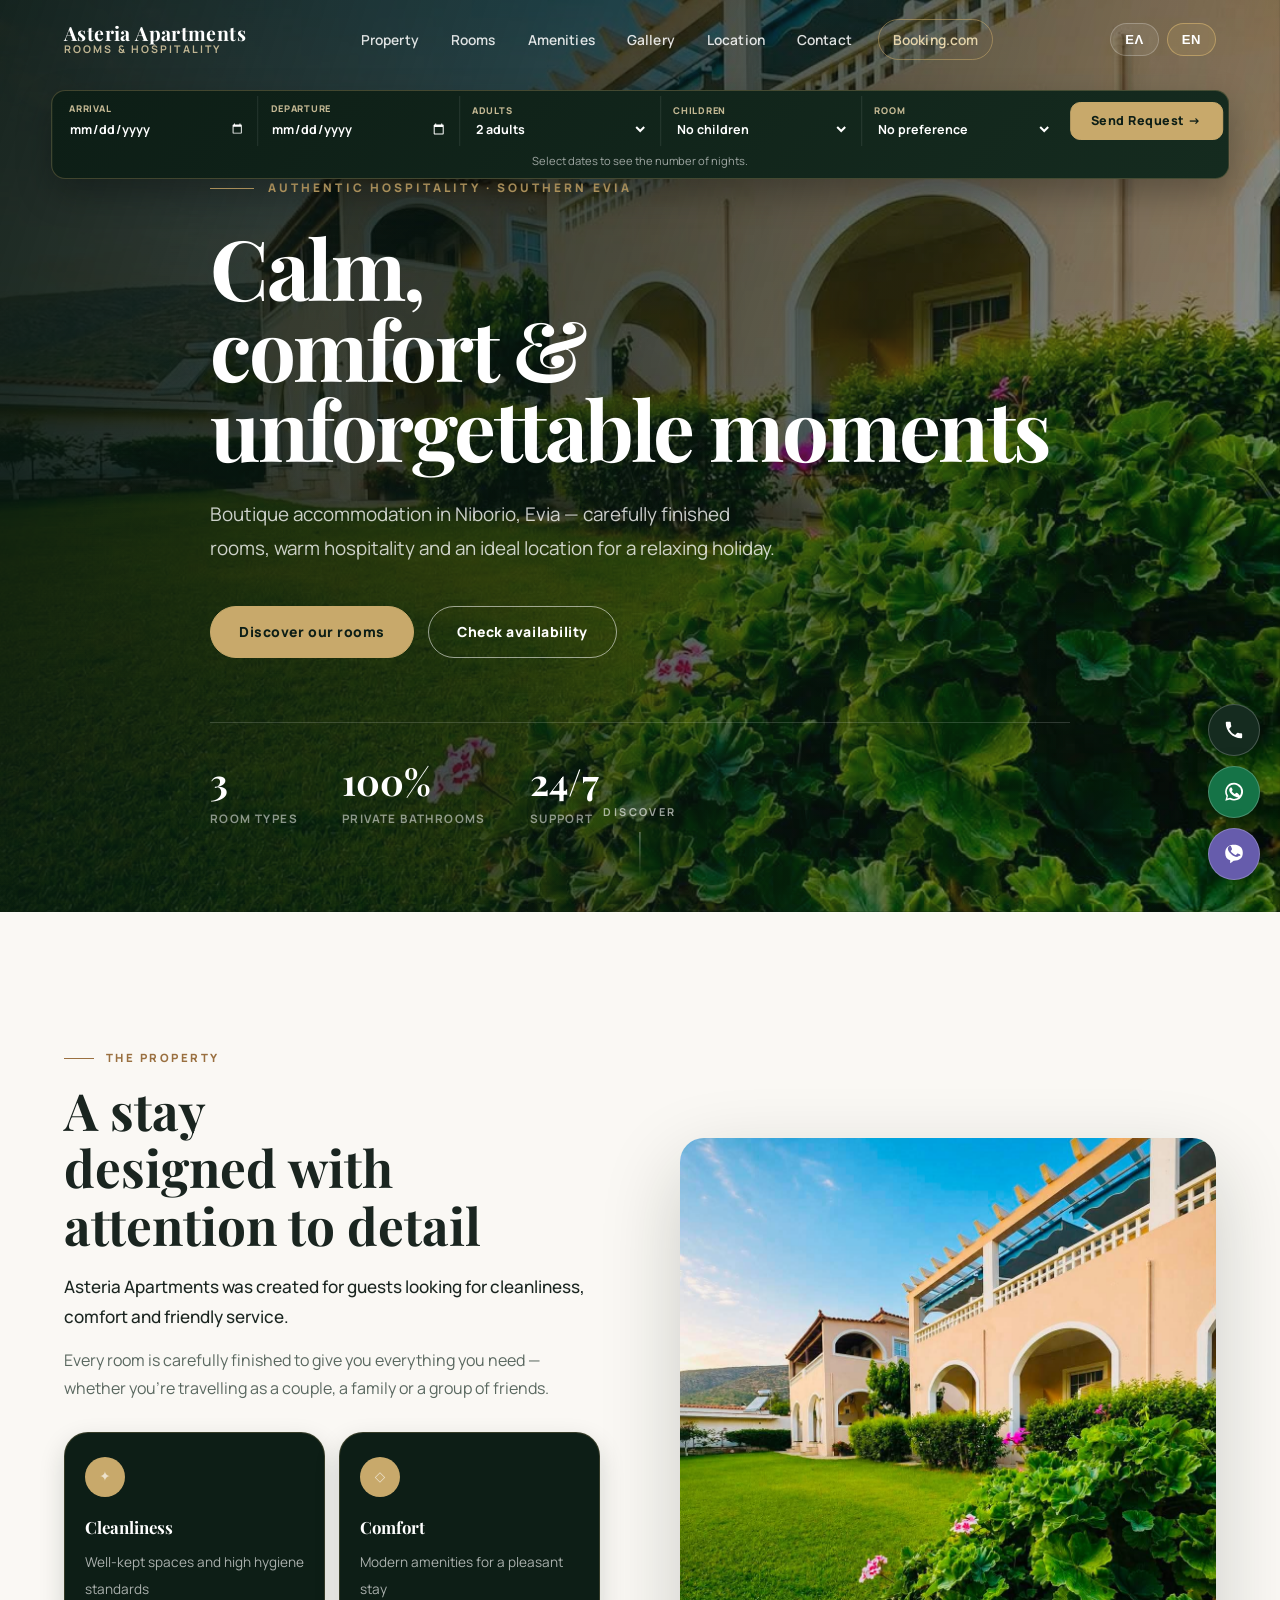
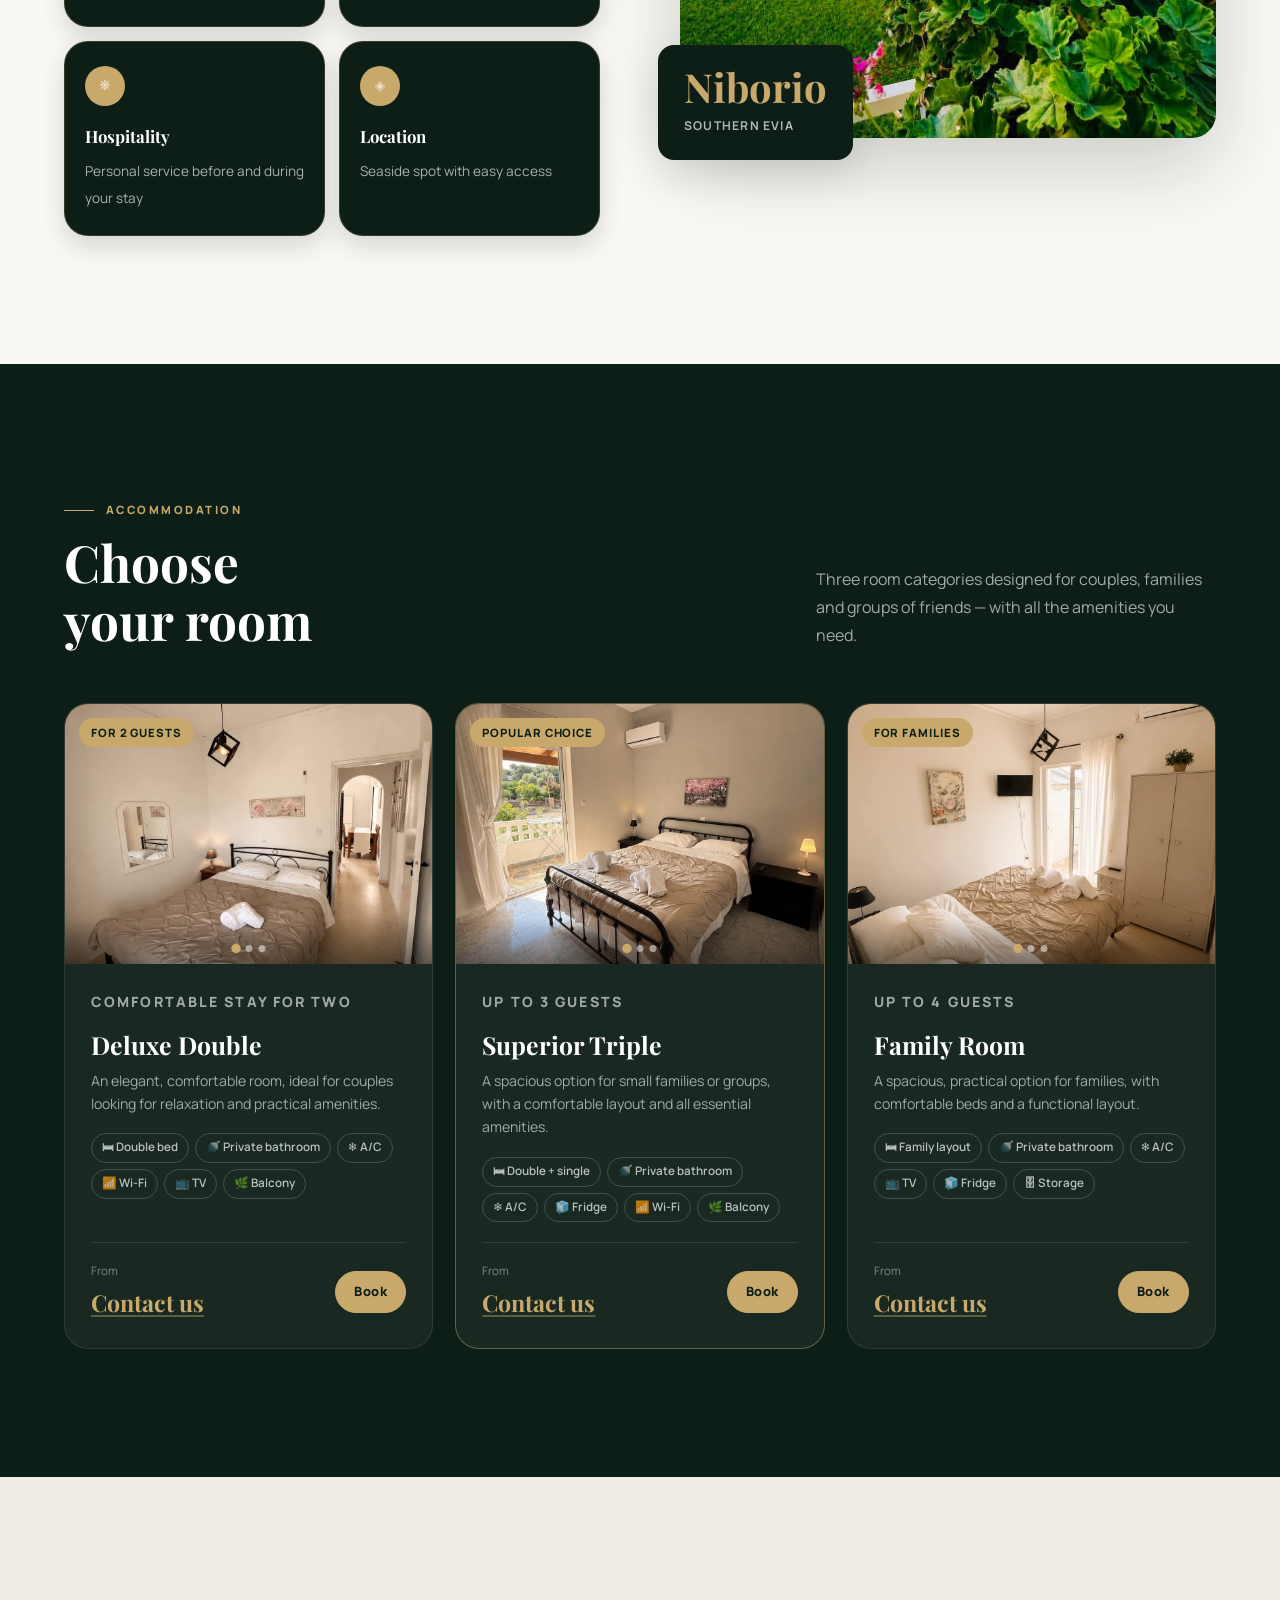
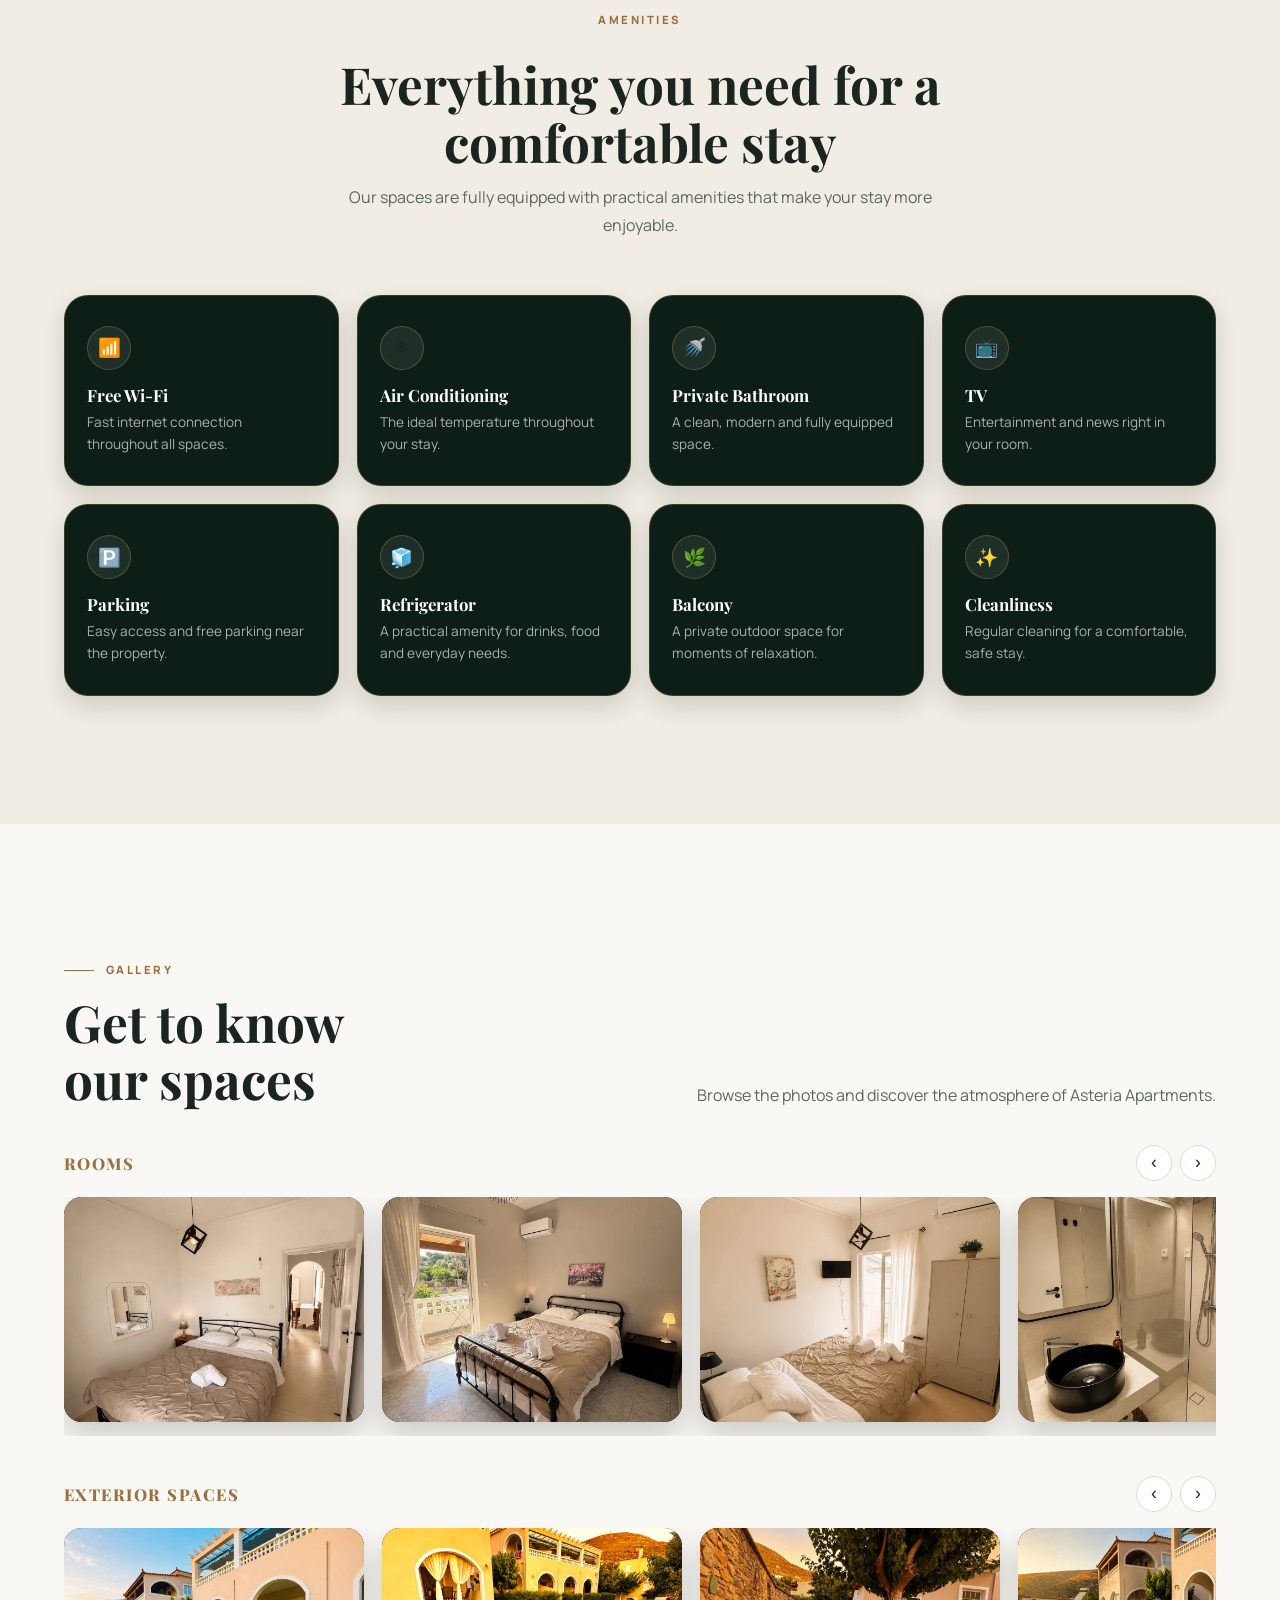
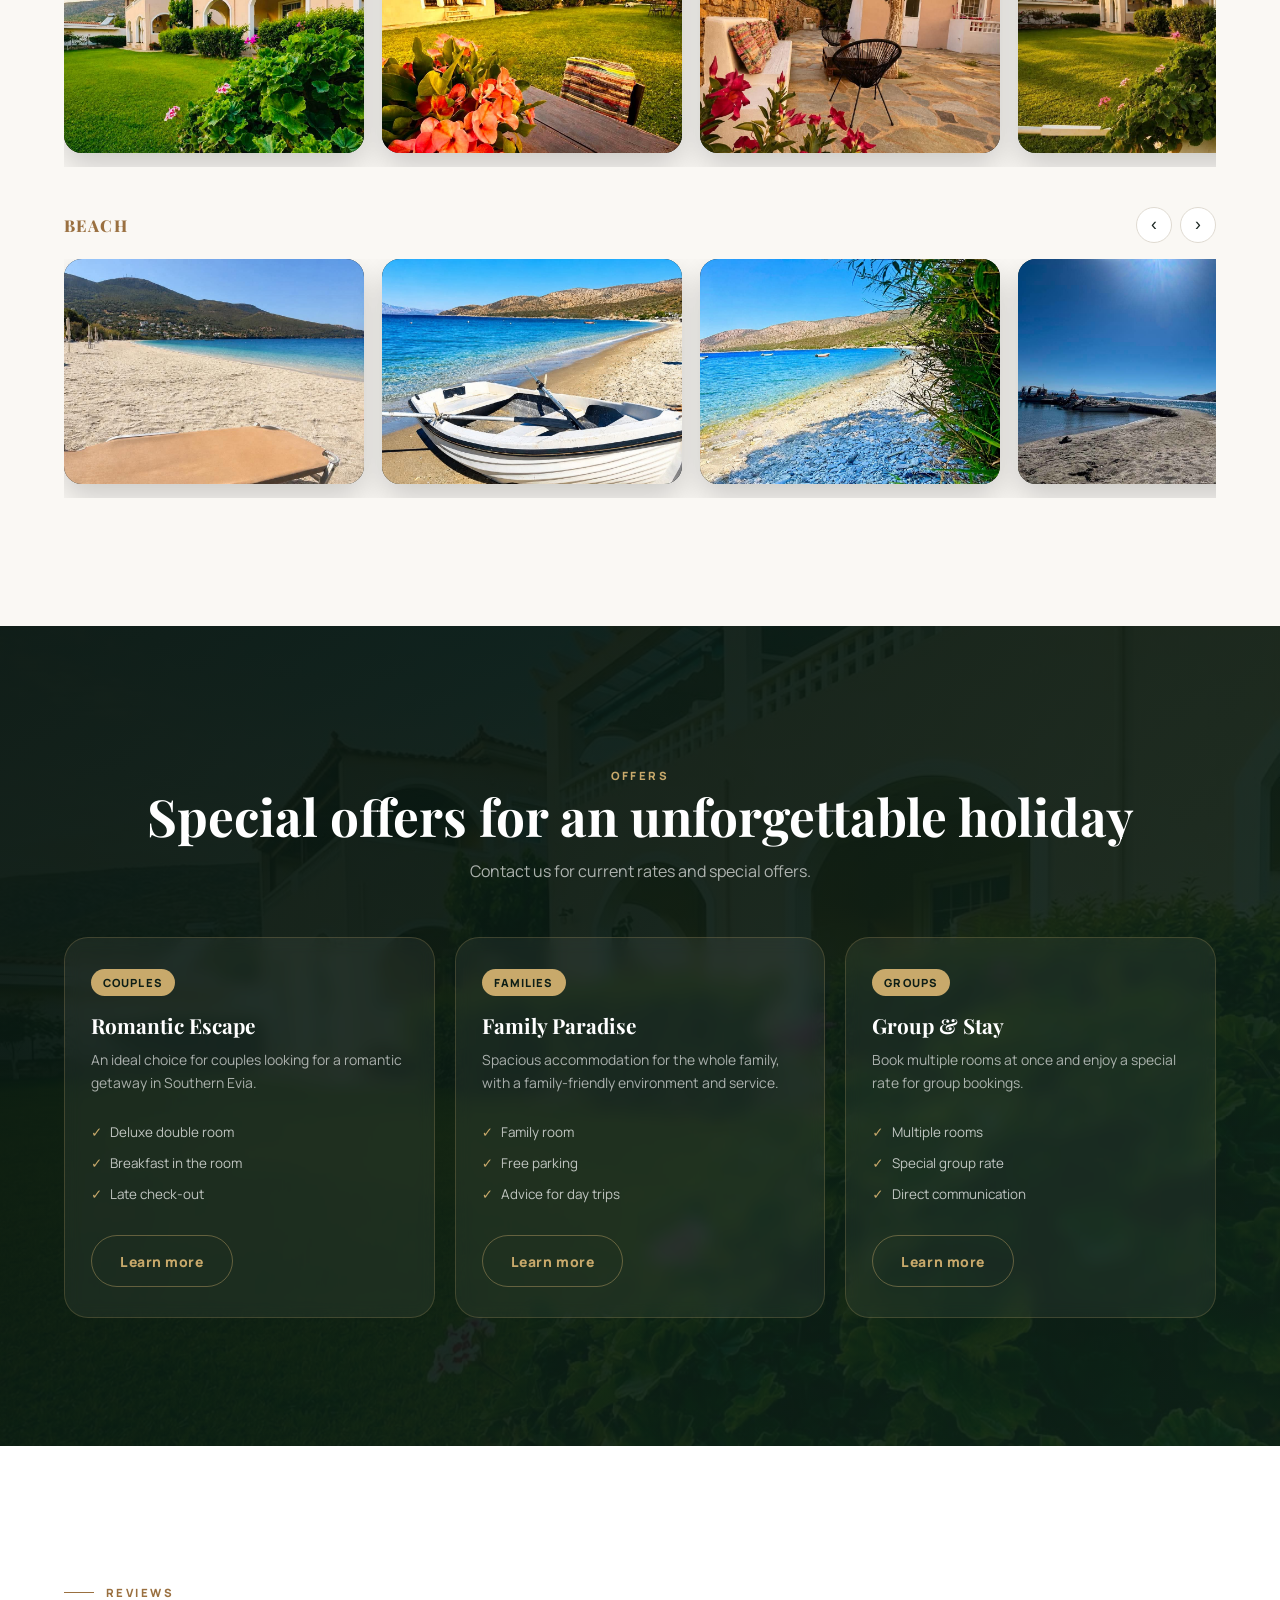
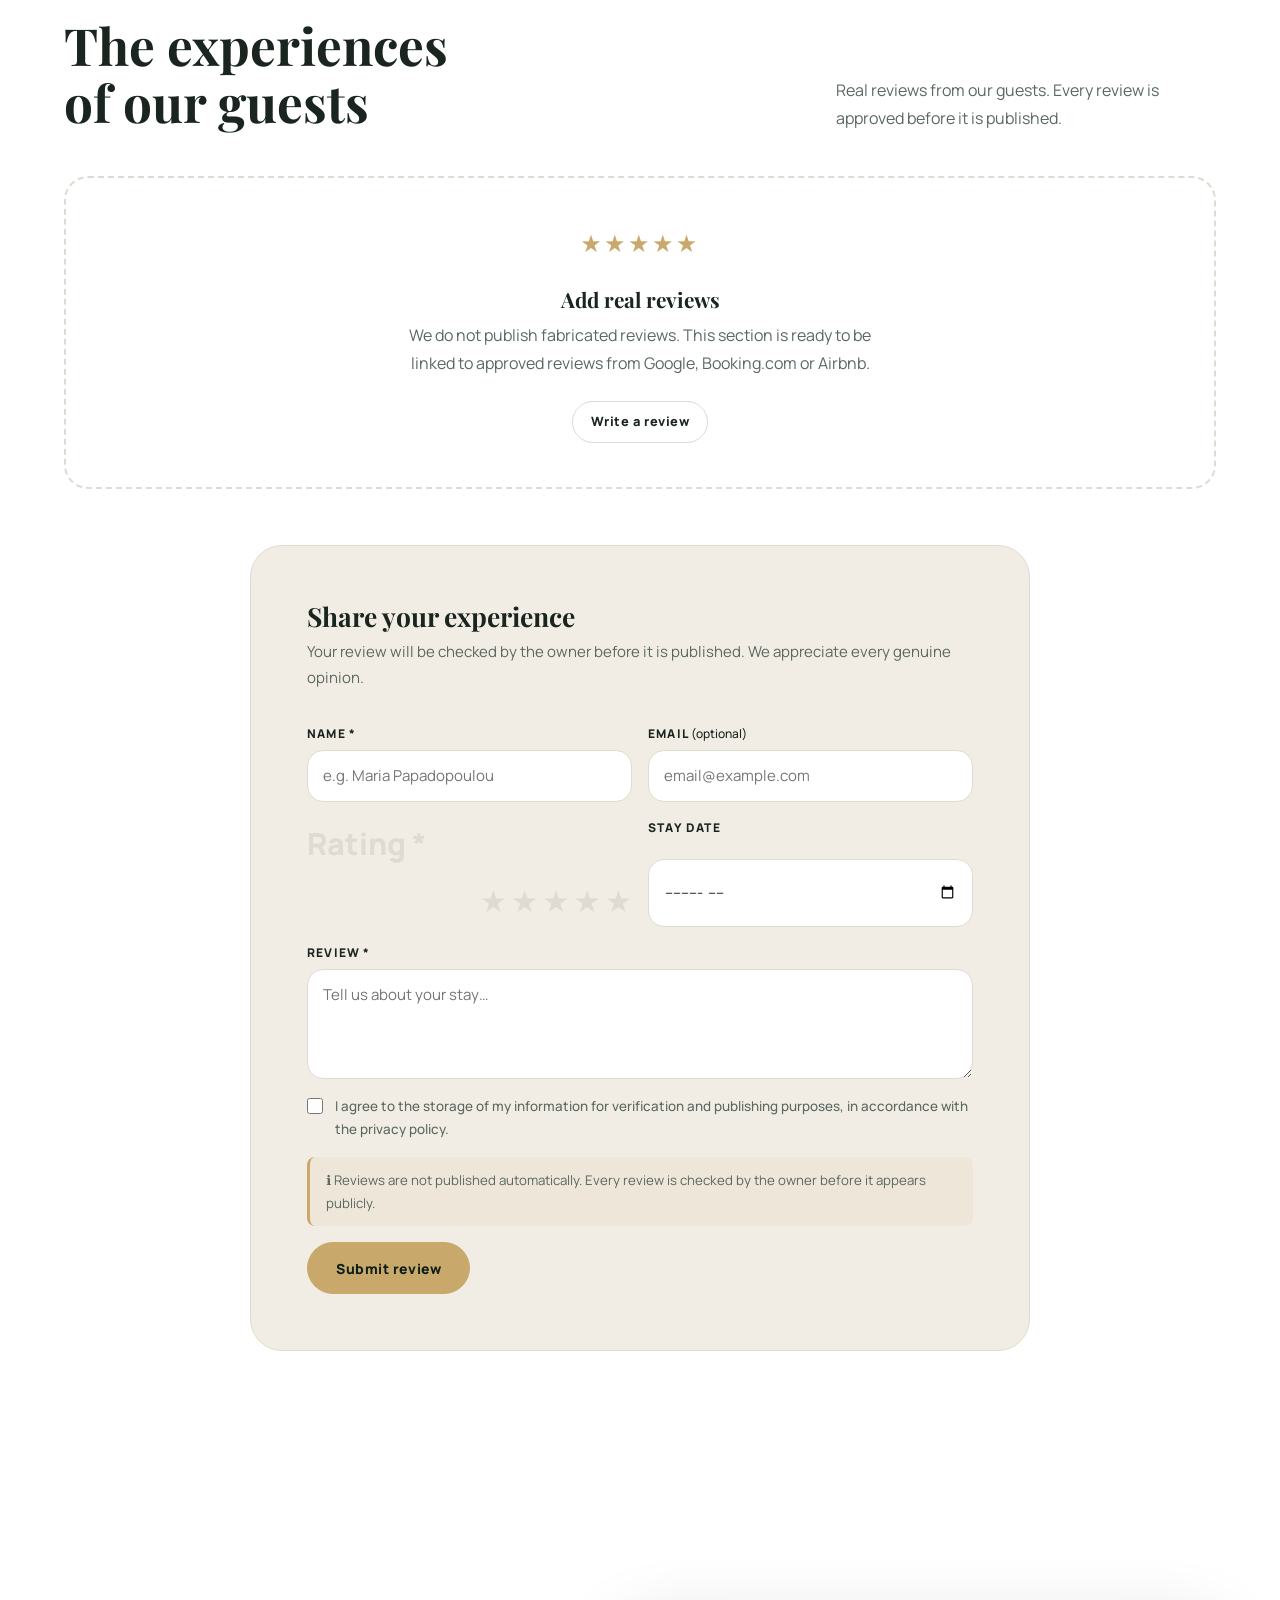
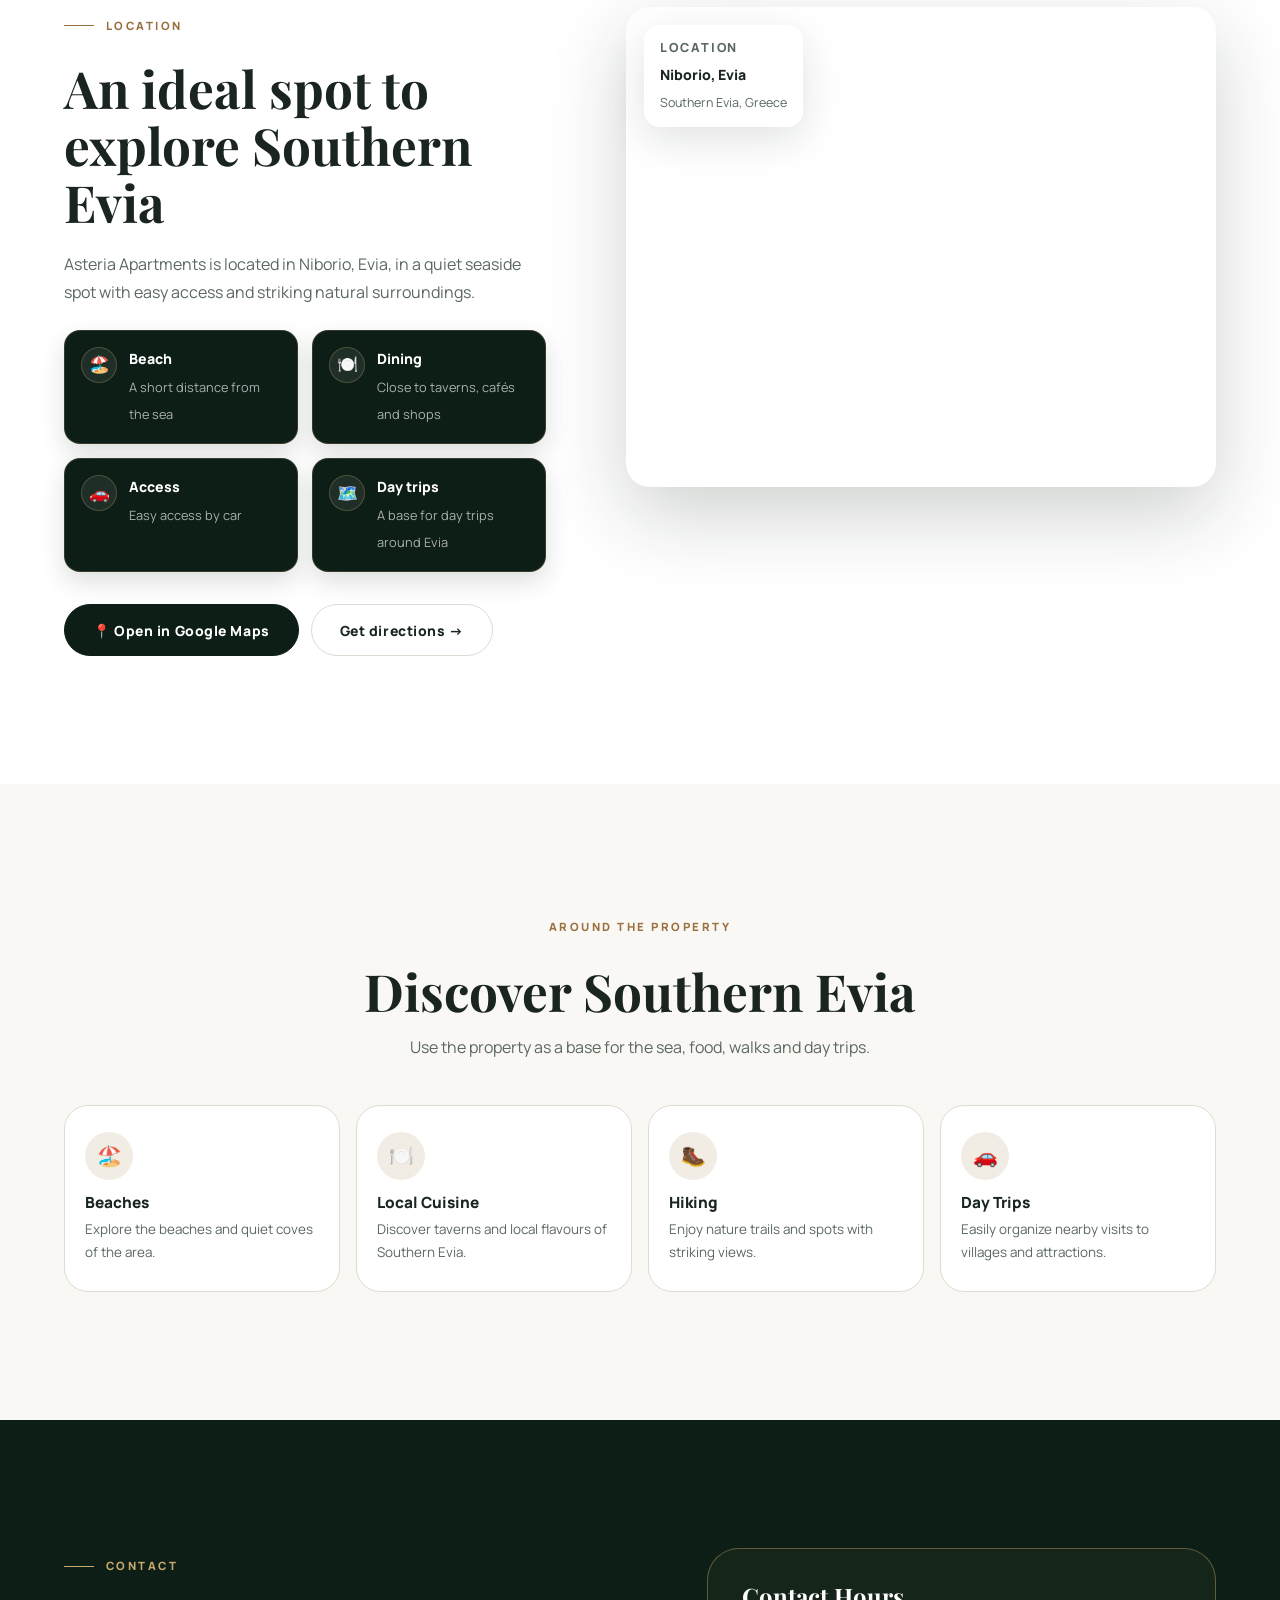
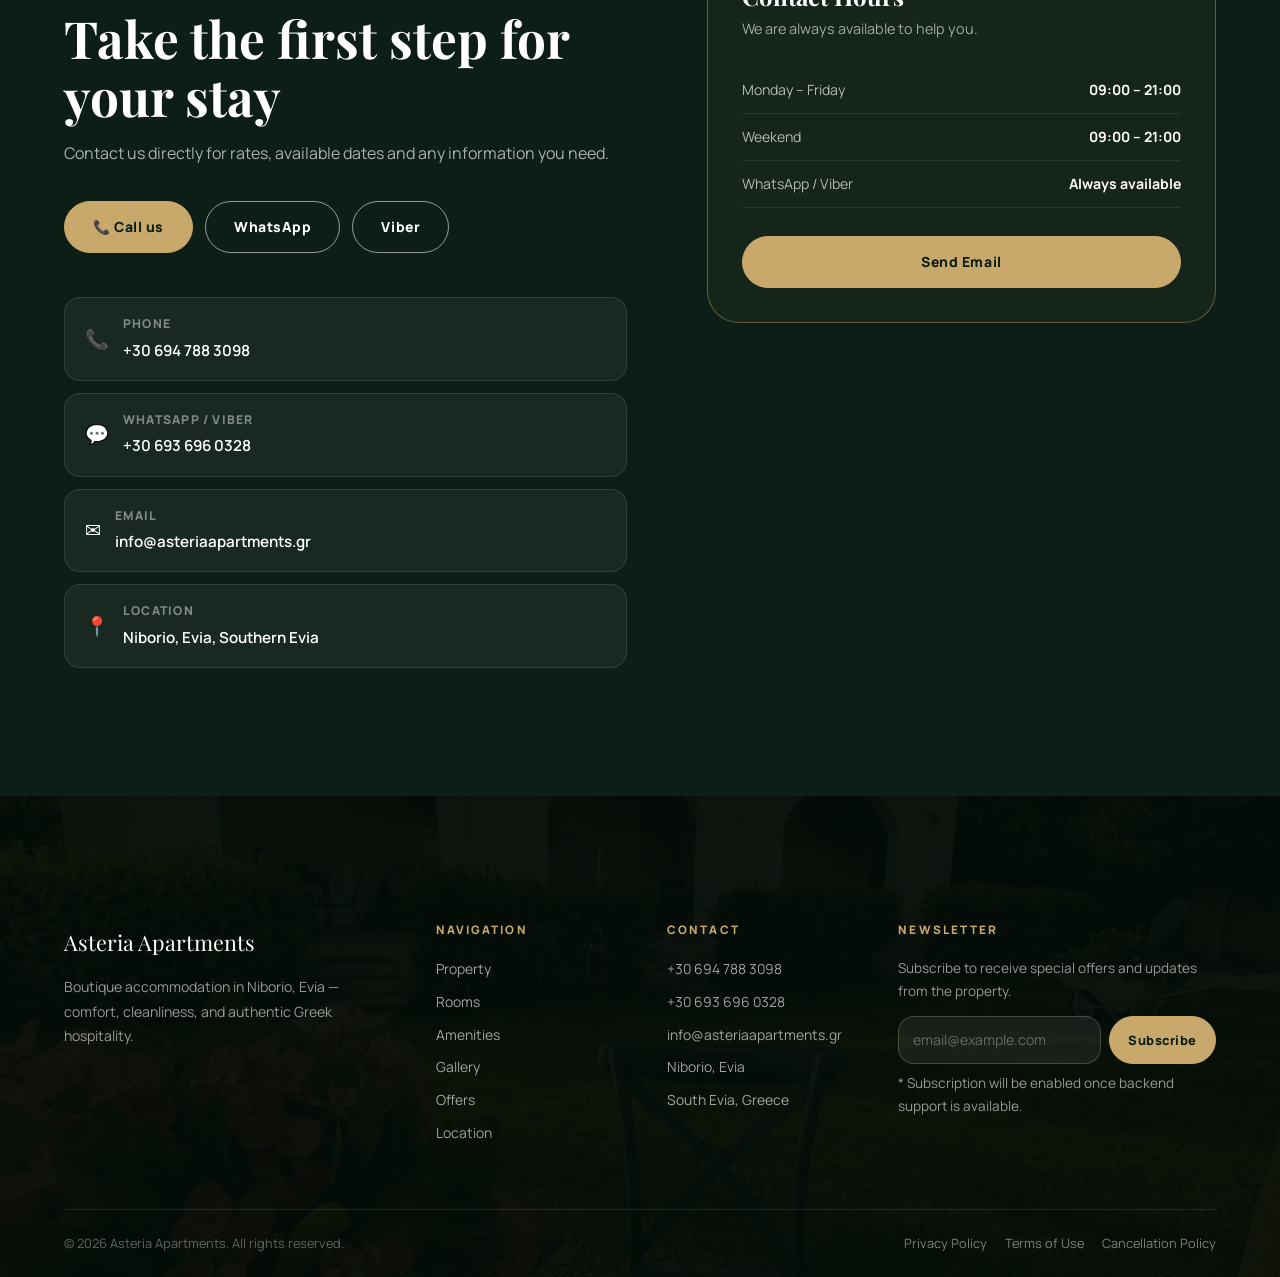
==== commit 871166c5: "Fix structurally broken mobile layout on the home page Root causes found and fixed:  1. legal-pages." ====
--- a/index.html
+++ b/index.html
@@ -89,21 +89,6 @@
         <span class="logo-subtitle">Rooms &amp; Hospitality</span>
       </a>
 
-      <button
-        class="menu-button"
-        id="menuButton"
-        type="button"
-        data-i18n="header.menu.aria"
-        data-i18n-attr="aria-label"
-        aria-label="Άνοιγμα μενού πλοήγησης"
-        aria-controls="navigation"
-        aria-expanded="false"
-      >
-        <span></span>
-        <span></span>
-        <span></span>
-      </button>
-
       <nav class="site-nav" id="navigation" data-i18n="header.nav.aria" data-i18n-attr="aria-label" aria-label="Κύριο μενού">
         <a href="#about" data-i18n="nav.about">Το κατάλυμα</a>
         <a href="#rooms" data-i18n="nav.rooms">Δωμάτια</a>
@@ -114,65 +99,30 @@
         <a href="https://www.booking.com/hotel/gr/asteria-rooms.en-gb.html" class="nav-booking-com" target="_blank" rel="noopener noreferrer" data-i18n="nav.bookingCom">Booking.com</a>
       </nav>
 
-      <div class="language-switch" aria-label="Language switcher">
-        <button type="button" data-lang-switch="el" class="is-active" aria-pressed="true">ΕΛ</button>
-        <button type="button" data-lang-switch="en" aria-pressed="false">EN</button>
+      <div class="header-controls">
+        <div class="language-switch" aria-label="Language switcher">
+          <button type="button" data-lang-switch="el" class="is-active" aria-pressed="true">ΕΛ</button>
+          <button type="button" data-lang-switch="en" aria-pressed="false">EN</button>
+        </div>
+
+        <button
+          class="menu-button"
+          id="menuButton"
+          type="button"
+          data-i18n="header.menu.aria"
+          data-i18n-attr="aria-label"
+          aria-label="Άνοιγμα μενού πλοήγησης"
+          aria-controls="navigation"
+          aria-expanded="false"
+        >
+          <span></span>
+          <span></span>
+          <span></span>
+        </button>
       </div>
 
     </div>
   </header>
-
-  <!-- ═══════════ STICKY BOOKING BAR ═══════════════════════════ -->
-  <div class="sticky-booking-bar" id="booking">
-    <form class="sticky-booking-form" id="bookingForm" novalidate>
-      <div class="sticky-booking-fields">
-        <label class="sticky-booking-field">
-          <span data-i18n="booking.arrival">Άφιξη</span>
-          <input type="date" id="arrivalDate" name="arrival" required data-i18n="booking.arrivalAria" data-i18n-attr="aria-label" aria-label="Ημερομηνία άφιξης">
-        </label>
-        <label class="sticky-booking-field">
-          <span data-i18n="booking.departure">Αναχώρηση</span>
-          <input type="date" id="departureDate" name="departure" required data-i18n="booking.departureAria" data-i18n-attr="aria-label" aria-label="Ημερομηνία αναχώρησης">
-        </label>
-        <label class="sticky-booking-field">
-          <span data-i18n="booking.adults">Ενήλικες</span>
-          <select id="adultGuests" name="adults" data-i18n="booking.adultsAria" data-i18n-attr="aria-label" aria-label="Αριθμός ενηλίκων">
-            <option value="1" data-i18n="booking.adults.opt1">1 ενήλικας</option>
-            <option value="2" selected data-i18n="booking.adults.opt2">2 ενήλικες</option>
-            <option value="3" data-i18n="booking.adults.opt3">3 ενήλικες</option>
-            <option value="4" data-i18n="booking.adults.opt4">4 ενήλικες</option>
-            <option value="5" data-i18n="booking.adults.opt5">5 ενήλικες</option>
-            <option value="6" data-i18n="booking.adults.opt6">6 ενήλικες</option>
-          </select>
-        </label>
-        <label class="sticky-booking-field">
-          <span data-i18n="booking.children">Παιδιά</span>
-          <select id="childGuests" name="children" data-i18n="booking.childrenAria" data-i18n-attr="aria-label" aria-label="Αριθμός παιδιών">
-            <option value="0" selected data-i18n="booking.children.opt0">Χωρίς παιδιά</option>
-            <option value="1" data-i18n="booking.children.opt1">1 παιδί</option>
-            <option value="2" data-i18n="booking.children.opt2">2 παιδιά</option>
-            <option value="3" data-i18n="booking.children.opt3">3 παιδιά</option>
-            <option value="4" data-i18n="booking.children.opt4">4 παιδιά</option>
-          </select>
-        </label>
-        <label class="sticky-booking-field">
-          <span data-i18n="booking.room">Δωμάτιο</span>
-          <select id="roomType" name="room" data-i18n="booking.roomAria" data-i18n-attr="aria-label" aria-label="Τύπος δωματίου">
-            <option value="Δεν έχω προτίμηση" data-i18n="booking.room.none">Χωρίς προτίμηση</option>
-            <option value="Deluxe δίκλινο" data-i18n="room1.title">Deluxe δίκλινο</option>
-            <option value="Superior τρίκλινο" data-i18n="room2.title">Superior τρίκλινο</option>
-            <option value="Family δωμάτιο" data-i18n="room3.title">Family δωμάτιο</option>
-          </select>
-        </label>
-      </div>
-      <button type="submit" class="btn btn-primary sticky-booking-submit" data-i18n="booking.submit">
-        Αποστολή αιτήματος →
-      </button>
-    </form>
-    <div class="sticky-booking-summary" id="bookingSummary" aria-live="polite" aria-atomic="true" data-i18n="booking.summaryDefault">
-      Επιλέξτε ημερομηνίες για να εμφανιστούν οι διανυκτερεύσεις.
-    </div>
-  </div>
 
   <main id="main-content">
 
@@ -222,6 +172,61 @@
         <span data-i18n="hero.scroll">Ανακαλύψτε</span>
       </a>
     </section>
+
+    <!-- ═══════════ STICKY BOOKING BAR ═══════════════════════════
+         Fixed under the header on desktop (position comes from CSS,
+         not DOM order). On mobile it drops into normal flow here —
+         right after the hero, before the rest of the page. -->
+    <div class="sticky-booking-bar" id="booking">
+      <form class="sticky-booking-form" id="bookingForm" novalidate>
+        <div class="sticky-booking-fields">
+          <label class="sticky-booking-field">
+            <span data-i18n="booking.arrival">Άφιξη</span>
+            <input type="date" id="arrivalDate" name="arrival" required data-i18n="booking.arrivalAria" data-i18n-attr="aria-label" aria-label="Ημερομηνία άφιξης">
+          </label>
+          <label class="sticky-booking-field">
+            <span data-i18n="booking.departure">Αναχώρηση</span>
+            <input type="date" id="departureDate" name="departure" required data-i18n="booking.departureAria" data-i18n-attr="aria-label" aria-label="Ημερομηνία αναχώρησης">
+          </label>
+          <label class="sticky-booking-field">
+            <span data-i18n="booking.adults">Ενήλικες</span>
+            <select id="adultGuests" name="adults" data-i18n="booking.adultsAria" data-i18n-attr="aria-label" aria-label="Αριθμός ενηλίκων">
+              <option value="1" data-i18n="booking.adults.opt1">1 ενήλικας</option>
+              <option value="2" selected data-i18n="booking.adults.opt2">2 ενήλικες</option>
+              <option value="3" data-i18n="booking.adults.opt3">3 ενήλικες</option>
+              <option value="4" data-i18n="booking.adults.opt4">4 ενήλικες</option>
+              <option value="5" data-i18n="booking.adults.opt5">5 ενήλικες</option>
+              <option value="6" data-i18n="booking.adults.opt6">6 ενήλικες</option>
+            </select>
+          </label>
+          <label class="sticky-booking-field">
+            <span data-i18n="booking.children">Παιδιά</span>
+            <select id="childGuests" name="children" data-i18n="booking.childrenAria" data-i18n-attr="aria-label" aria-label="Αριθμός παιδιών">
+              <option value="0" selected data-i18n="booking.children.opt0">Χωρίς παιδιά</option>
+              <option value="1" data-i18n="booking.children.opt1">1 παιδί</option>
+              <option value="2" data-i18n="booking.children.opt2">2 παιδιά</option>
+              <option value="3" data-i18n="booking.children.opt3">3 παιδιά</option>
+              <option value="4" data-i18n="booking.children.opt4">4 παιδιά</option>
+            </select>
+          </label>
+          <label class="sticky-booking-field">
+            <span data-i18n="booking.room">Δωμάτιο</span>
+            <select id="roomType" name="room" data-i18n="booking.roomAria" data-i18n-attr="aria-label" aria-label="Τύπος δωματίου">
+              <option value="Δεν έχω προτίμηση" data-i18n="booking.room.none">Χωρίς προτίμηση</option>
+              <option value="Deluxe δίκλινο" data-i18n="room1.title">Deluxe δίκλινο</option>
+              <option value="Superior τρίκλινο" data-i18n="room2.title">Superior τρίκλινο</option>
+              <option value="Family δωμάτιο" data-i18n="room3.title">Family δωμάτιο</option>
+            </select>
+          </label>
+        </div>
+        <button type="submit" class="btn btn-primary sticky-booking-submit" data-i18n="booking.submit">
+          Αποστολή αιτήματος →
+        </button>
+      </form>
+      <div class="sticky-booking-summary" id="bookingSummary" aria-live="polite" aria-atomic="true" data-i18n="booking.summaryDefault">
+        Επιλέξτε ημερομηνίες για να εμφανιστούν οι διανυκτερεύσεις.
+      </div>
+    </div>
 
     <!-- ═══════════ ABOUT ════════════════════════════════════════ -->
     <section class="about-section section" id="about" aria-labelledby="about-title">
@@ -1089,28 +1094,44 @@
   </footer>
 
   <!-- ═══════════ FLOATING CONTACT DOCK ════════════════════════ -->
-  <nav class="contact-dock" aria-label="Γρήγορη επικοινωνία">
-    <a href="tel:+306947883098" data-i18n="dock.phoneAria" data-i18n-attr="aria-label" aria-label="Τηλεφωνική κλήση" title="Τηλέφωνο">
-      <svg viewBox="0 0 24 24" aria-hidden="true">
-        <path d="M6.6 10.8a15.5 15.5 0 0 0 6.6 6.6l2.2-2.2a1 1 0 0 1 1-.24c1.1.36 2.3.55 3.5.55a1 1 0 0 1 1 1V20a1 1 0 0 1-1 1C10.6 21 3 13.4 3 4a1 1 0 0 1 1-1h3.5a1 1 0 0 1 1 1c0 1.2.19 2.4.55 3.5a1 1 0 0 1-.25 1L6.6 10.8Z"/>
-      </svg>
-    </a>
-    <a
-      href="https://wa.me/306936960328?text=Καλησπέρα!%20Θα%20ήθελα%20να%20ρωτήσω%20για%20διαθεσιμότητα."
-      target="_blank"
-      rel="noopener noreferrer"
-      aria-label="WhatsApp"
-      title="WhatsApp"
+  <nav class="contact-dock" id="contactDock" aria-label="Γρήγορη επικοινωνία">
+    <div class="contact-dock-menu" id="contactDockMenu">
+      <a href="tel:+306947883098" data-i18n="dock.phoneAria" data-i18n-attr="aria-label" aria-label="Τηλεφωνική κλήση" title="Τηλέφωνο">
+        <svg viewBox="0 0 24 24" aria-hidden="true">
+          <path d="M6.6 10.8a15.5 15.5 0 0 0 6.6 6.6l2.2-2.2a1 1 0 0 1 1-.24c1.1.36 2.3.55 3.5.55a1 1 0 0 1 1 1V20a1 1 0 0 1-1 1C10.6 21 3 13.4 3 4a1 1 0 0 1 1-1h3.5a1 1 0 0 1 1 1c0 1.2.19 2.4.55 3.5a1 1 0 0 1-.25 1L6.6 10.8Z"/>
+        </svg>
+      </a>
+      <a
+        href="https://wa.me/306936960328?text=Καλησπέρα!%20Θα%20ήθελα%20να%20ρωτήσω%20για%20διαθεσιμότητα."
+        target="_blank"
+        rel="noopener noreferrer"
+        aria-label="WhatsApp"
+        title="WhatsApp"
+      >
+        <svg viewBox="0 0 24 24" aria-hidden="true">
+          <path d="M12 2a9.6 9.6 0 0 0-8.2 14.6L2.5 21.5l5-1.3A9.7 9.7 0 1 0 12 2Zm0 17.5a7.8 7.8 0 0 1-4-1.1l-.3-.2-3 .8.8-2.9-.2-.3A7.8 7.8 0 1 1 12 19.5Zm4.3-5.8c-.2-.1-1.4-.7-1.6-.8-.2-.1-.4-.1-.6.1l-.8 1c-.1.2-.3.2-.5.1a6.4 6.4 0 0 1-3.2-2.8c-.2-.3 0-.4.1-.5l.4-.5.3-.5c.1-.2 0-.4 0-.5l-.8-1.9c-.2-.5-.4-.4-.6-.4h-.5c-.2 0-.5.1-.7.4-.2.3-1 1-1 2.4s1 2.8 1.2 3c.1.2 2 3.1 5 4.2.7.3 1.2.5 1.7.6.7.2 1.3.2 1.8.1.5-.1 1.4-.6 1.6-1.1.2-.6.2-1 .1-1.1-.1-.1-.2-.2-.4-.3Z"/>
+        </svg>
+      </a>
+      <a href="viber://chat?number=%2B306936960328" aria-label="Viber" title="Viber">
+        <svg viewBox="0 0 24 24" aria-hidden="true">
+          <path d="M19.2 4.4C17.4 2.7 14.5 2 12 2S6.6 2.7 4.8 4.4C3.2 5.9 2.4 8 2.4 10.8c0 4.1 1.8 6.7 5.4 8.1v2.7c0 .3.4.5.6.3l3.2-2.5h.4c2.5 0 5.4-.7 7.2-2.4 1.6-1.5 2.4-3.6 2.4-6.4 0-2.7-.8-4.7-2.4-6.2Zm-2 9.4c-.2.6-1.1 1.2-1.7 1.3-.5.1-1.1.2-3.7-.9-3.1-1.3-5.1-4.5-5.3-4.8-.2-.3-1.2-1.6-1.2-3.1 0-1.5.8-2.2 1.1-2.5.3-.3.7-.4 1-.4h.7c.2 0 .5-.1.8.6l.9 2.2c.1.3.1.5 0 .7l-.4.6-.6.6c-.2.2-.4.4-.2.8.2.4.9 1.5 2 2.4 1.4 1.2 2.5 1.6 2.9 1.8.4.2.6.1.9-.2l1-1.2c.2-.3.5-.3.8-.2l2 .9c.3.1.5.2.6.4.1.1.1.7-.1 1.3Z"/>
+        </svg>
+      </a>
+    </div>
+    <button
+      type="button"
+      class="contact-dock-toggle"
+      id="contactDockToggle"
+      aria-expanded="false"
+      aria-controls="contactDockMenu"
+      data-i18n="dock.toggleAria"
+      data-i18n-attr="aria-label"
+      aria-label="Επιλογές επικοινωνίας"
     >
       <svg viewBox="0 0 24 24" aria-hidden="true">
-        <path d="M12 2a9.6 9.6 0 0 0-8.2 14.6L2.5 21.5l5-1.3A9.7 9.7 0 1 0 12 2Zm0 17.5a7.8 7.8 0 0 1-4-1.1l-.3-.2-3 .8.8-2.9-.2-.3A7.8 7.8 0 1 1 12 19.5Zm4.3-5.8c-.2-.1-1.4-.7-1.6-.8-.2-.1-.4-.1-.6.1l-.8 1c-.1.2-.3.2-.5.1a6.4 6.4 0 0 1-3.2-2.8c-.2-.3 0-.4.1-.5l.4-.5.3-.5c.1-.2 0-.4 0-.5l-.8-1.9c-.2-.5-.4-.4-.6-.4h-.5c-.2 0-.5.1-.7.4-.2.3-1 1-1 2.4s1 2.8 1.2 3c.1.2 2 3.1 5 4.2.7.3 1.2.5 1.7.6.7.2 1.3.2 1.8.1.5-.1 1.4-.6 1.6-1.1.2-.6.2-1 .1-1.1-.1-.1-.2-.2-.4-.3Z"/>
+        <path d="M4 5.5A1.5 1.5 0 0 1 5.5 4h13A1.5 1.5 0 0 1 20 5.5v9a1.5 1.5 0 0 1-1.5 1.5H9l-4.2 3.3a.5.5 0 0 1-.8-.4V15h-.5A1.5 1.5 0 0 1 2 13.5v-8A1.5 1.5 0 0 1 4 4Z"/>
       </svg>
-    </a>
-    <a href="viber://chat?number=%2B306936960328" aria-label="Viber" title="Viber">
-      <svg viewBox="0 0 24 24" aria-hidden="true">
-        <path d="M19.2 4.4C17.4 2.7 14.5 2 12 2S6.6 2.7 4.8 4.4C3.2 5.9 2.4 8 2.4 10.8c0 4.1 1.8 6.7 5.4 8.1v2.7c0 .3.4.5.6.3l3.2-2.5h.4c2.5 0 5.4-.7 7.2-2.4 1.6-1.5 2.4-3.6 2.4-6.4 0-2.7-.8-4.7-2.4-6.2Zm-2 9.4c-.2.6-1.1 1.2-1.7 1.3-.5.1-1.1.2-3.7-.9-3.1-1.3-5.1-4.5-5.3-4.8-.2-.3-1.2-1.6-1.2-3.1 0-1.5.8-2.2 1.1-2.5.3-.3.7-.4 1-.4h.7c.2 0 .5-.1.8.6l.9 2.2c.1.3.1.5 0 .7l-.4.6-.6.6c-.2.2-.4.4-.2.8.2.4.9 1.5 2 2.4 1.4 1.2 2.5 1.6 2.9 1.8.4.2.6.1.9-.2l1-1.2c.2-.3.5-.3.8-.2l2 .9c.3.1.5.2.6.4.1.1.1.7-.1 1.3Z"/>
-      </svg>
-    </a>
+    </button>
   </nav>
 
   <!-- Scroll to top -->
@@ -1396,6 +1417,7 @@
         "contact.hoursAlwaysOn": "Πάντα διαθέσιμοι",
         "contact.sendEmail": "Αποστολή email",
         "dock.phoneAria": "Τηλεφωνική κλήση",
+        "dock.toggleAria": "Επιλογές επικοινωνίας",
         "dock.scrollTop": "Επιστροφή στην κορυφή",
         "lightbox.dialogAria": "Προβολή φωτογραφίας",
         "lightbox.close": "Κλείσιμο",
@@ -1661,6 +1683,7 @@
         "contact.hoursAlwaysOn": "Always available",
         "contact.sendEmail": "Send Email",
         "dock.phoneAria": "Phone call",
+        "dock.toggleAria": "Contact options",
         "dock.scrollTop": "Back to top",
         "lightbox.dialogAria": "Photo viewer",
         "lightbox.close": "Close",
--- a/style.css
+++ b/style.css
@@ -61,6 +61,8 @@
 html {
   scroll-behavior: smooth;
   scroll-padding-top: 80px;
+  max-width: 100%;
+  overflow-x: hidden;
 }
 
 /* Respect OS-level "reduce motion" — kills the hero zoom, scroll cue,
@@ -267,6 +269,16 @@
   opacity: 0.82;
 }
 
+/* Groups the language switch + hamburger together on the right, so on
+   mobile (where .site-nav becomes an absolute dropdown, out of flow)
+   the header still reads as "logo left / controls right" in one row. */
+.header-controls {
+  display: flex;
+  align-items: center;
+  gap: 14px;
+  flex-shrink: 0;
+}
+
 /* Navigation */
 .site-nav {
   display: flex;
@@ -1853,8 +1865,15 @@
   right: 20px;
   bottom: 20px;
   z-index: 9500;
+}
+.contact-dock-menu {
   display: grid;
   gap: 10px;
+}
+/* Mobile-only FAB toggle — hidden on desktop, where all three
+   contact icons are already visible without it. */
+.contact-dock-toggle {
+  display: none;
 }
 .contact-dock a {
   display: grid;
@@ -1948,21 +1967,30 @@
 @media (max-width: 900px) {
   .menu-button { display: flex; }
 
-  /* Below tablet width, a fixed header + fixed booking bar stacked
-     together eat too much of the screen permanently. Let the bar
-     scroll away with the page instead — it still sits right below
-     the header on load, just not pinned there while scrolling. */
+  /* Compact header — the fixed 80px desktop height left a large gap
+     around the logo on narrow screens. */
+  .site-header { height: 72px; }
+  html { scroll-padding-top: 72px; }
+
+  /* Hero now sits directly under the header in document order (the
+     booking bar moved to right after it), so it just needs to clear
+     the header height, not a stacked header+bar combo like before. */
+  .hero { min-height: clamp(560px, 70svh, 720px); }
+  .hero-content { padding-top: 100px; padding-bottom: 40px; }
+  .hero h1 { font-size: clamp(42px, 12vw, 64px); }
+
+  /* Booking bar: normal document flow right after the hero, not
+     pinned/fixed and not overlapping anything above it. */
   .sticky-booking-bar {
     position: static;
     transform: none;
-    width: 94vw;
-    margin: 90px auto 0;
+    width: calc(100% - 32px);
+    margin: 20px 16px;
   }
-  .hero-content { padding-top: 90px; }
 
   .site-nav {
     position: absolute;
-    top: 80px;
+    top: 72px;
     left: 0;
     right: 0;
     flex-direction: column;
@@ -2029,7 +2057,7 @@
   .review-form-wrapper { padding: 30px 20px; }
 
   .sticky-booking-bar { border-radius: 12px; }
-  .sticky-booking-form { flex-direction: column; gap: 0; padding: 8px; }
+  .sticky-booking-form { flex-direction: column; gap: 0; padding: 6px; }
   .sticky-booking-fields {
     display: grid;
     grid-template-columns: 1fr 1fr;
@@ -2040,14 +2068,20 @@
     min-width: 0;
     border-right: 0;
     border-bottom: 1px solid rgba(255, 255, 255, 0.08);
-    padding: 7px 8px;
+    padding: 6px 8px;
   }
   .sticky-booking-field:nth-child(5) { grid-column: 1 / -1; border-bottom: 0; }
   .sticky-booking-field span { font-size: 0.6rem; }
   .sticky-booking-field input,
   .sticky-booking-field select { font-size: 0.8rem; }
-  .sticky-booking-submit { width: 100%; margin-top: 8px; padding: 0 18px !important; font-size: 0.82rem !important; }
-  .sticky-booking-summary { font-size: 0.7rem; padding: 0 10px 8px; }
+  .sticky-booking-submit {
+    width: 100%;
+    min-height: 44px;
+    margin-top: 6px;
+    padding: 0 18px !important;
+    font-size: 0.82rem !important;
+  }
+  .sticky-booking-summary { font-size: 0.7rem; padding: 0 10px 6px; }
 
   .rooms-grid { grid-template-columns: 1fr; }
 
@@ -2060,11 +2094,49 @@
   .contact-actions { flex-direction: column; }
   .contact-actions .btn { width: 100%; }
 
-  .contact-dock { right: 12px; bottom: 12px; }
+  /* Single FAB that expands into the phone/WhatsApp/Viber menu,
+     instead of three permanently-visible buttons eating screen
+     space and covering content underneath them. */
+  .contact-dock {
+    right: 12px;
+    bottom: 12px;
+    display: flex;
+    flex-direction: column-reverse;
+    align-items: flex-end;
+    gap: 10px;
+  }
   .contact-dock a { width: 46px; height: 46px; }
   .contact-dock svg { width: 20px; height: 20px; }
 
-  .scroll-top { right: 12px; bottom: 190px; }
+  .contact-dock-menu {
+    opacity: 0;
+    transform: translateY(8px);
+    pointer-events: none;
+    transition: opacity 0.2s var(--ease), transform 0.2s var(--ease);
+  }
+  .contact-dock.is-open .contact-dock-menu {
+    opacity: 1;
+    transform: translateY(0);
+    pointer-events: auto;
+  }
+
+  .contact-dock-toggle {
+    display: grid;
+    place-items: center;
+    width: 52px;
+    height: 52px;
+    border: 1px solid rgba(255, 255, 255, 0.22);
+    border-radius: 50%;
+    background: var(--gold);
+    color: var(--forest);
+    box-shadow: 0 8px 28px rgba(0, 0, 0, 0.3);
+    cursor: pointer;
+    transition: transform 0.2s var(--ease);
+  }
+  .contact-dock-toggle svg { width: 22px; height: 22px; fill: currentColor; }
+  .contact-dock.is-open .contact-dock-toggle { transform: rotate(90deg); }
+
+  .scroll-top { right: 12px; bottom: 76px; }
 
   .lightbox { padding: 70px 12px 62px; }
   .lightbox-nav {
--- a/legal-pages.css
+++ b/legal-pages.css
@@ -86,12 +86,12 @@
 }
 
 @media (max-width: 980px) {
-  .header-inner {
+  body[data-legal-page] .header-inner {
     flex-wrap: wrap;
     row-gap: 14px;
   }
 
-  .language-switch {
+  body[data-legal-page] .language-switch {
     width: 100%;
     justify-content: flex-end;
     margin-left: 0;
@@ -109,7 +109,7 @@
     border-radius: 14px;
   }
 
-  .language-switch {
+  body[data-legal-page] .language-switch {
     justify-content: flex-start;
   }
 }
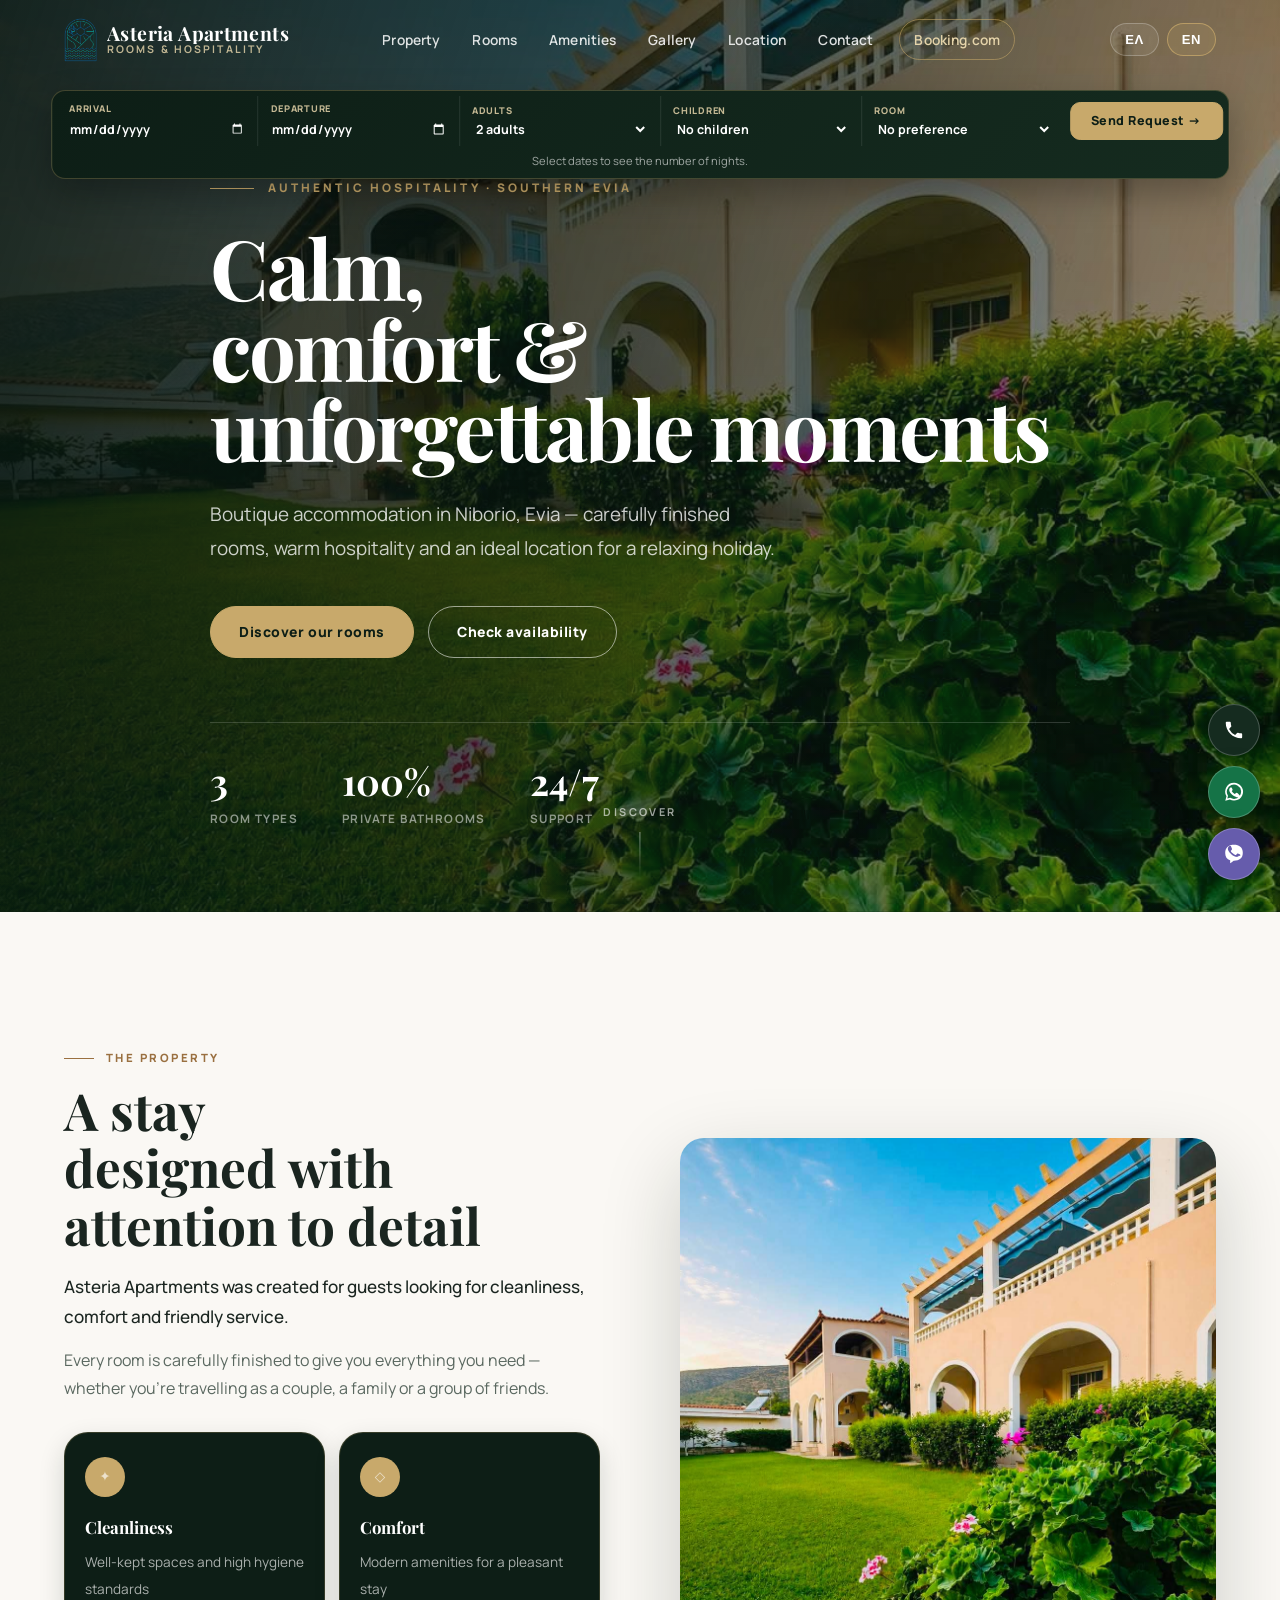
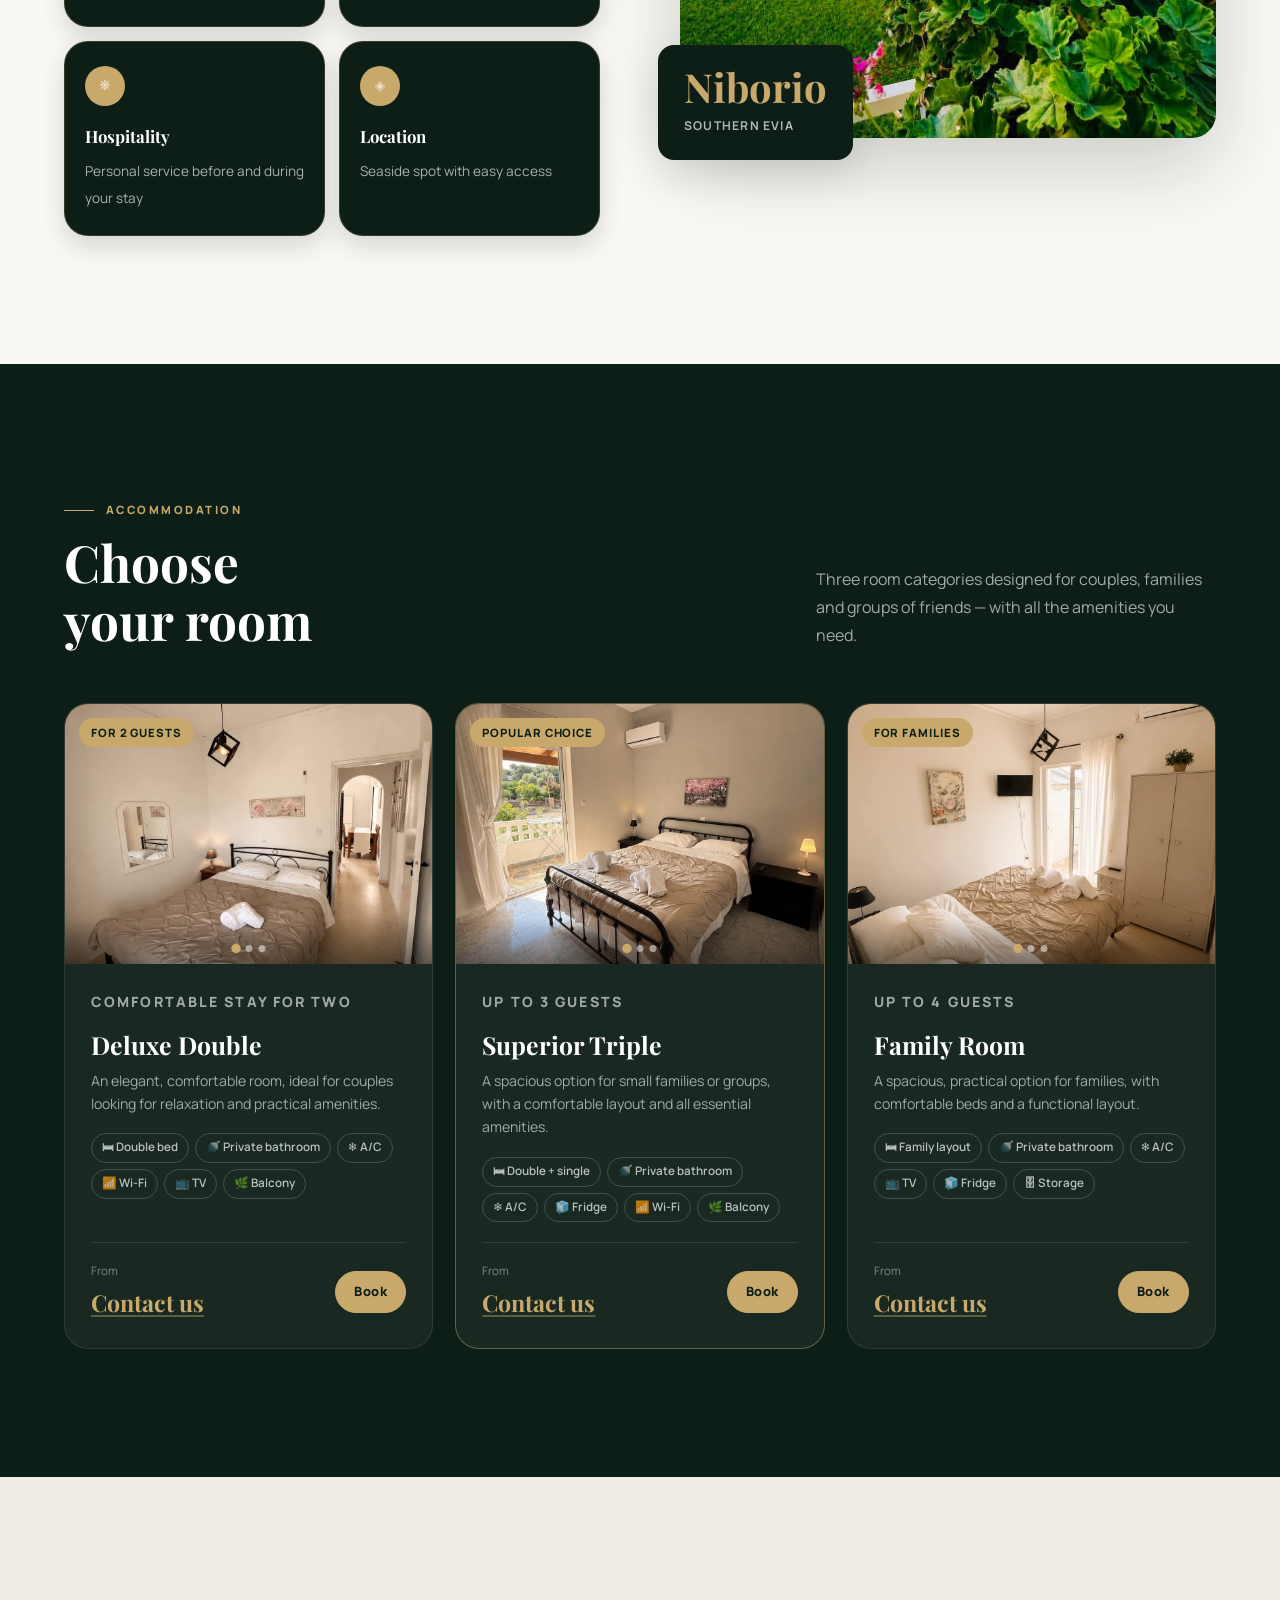
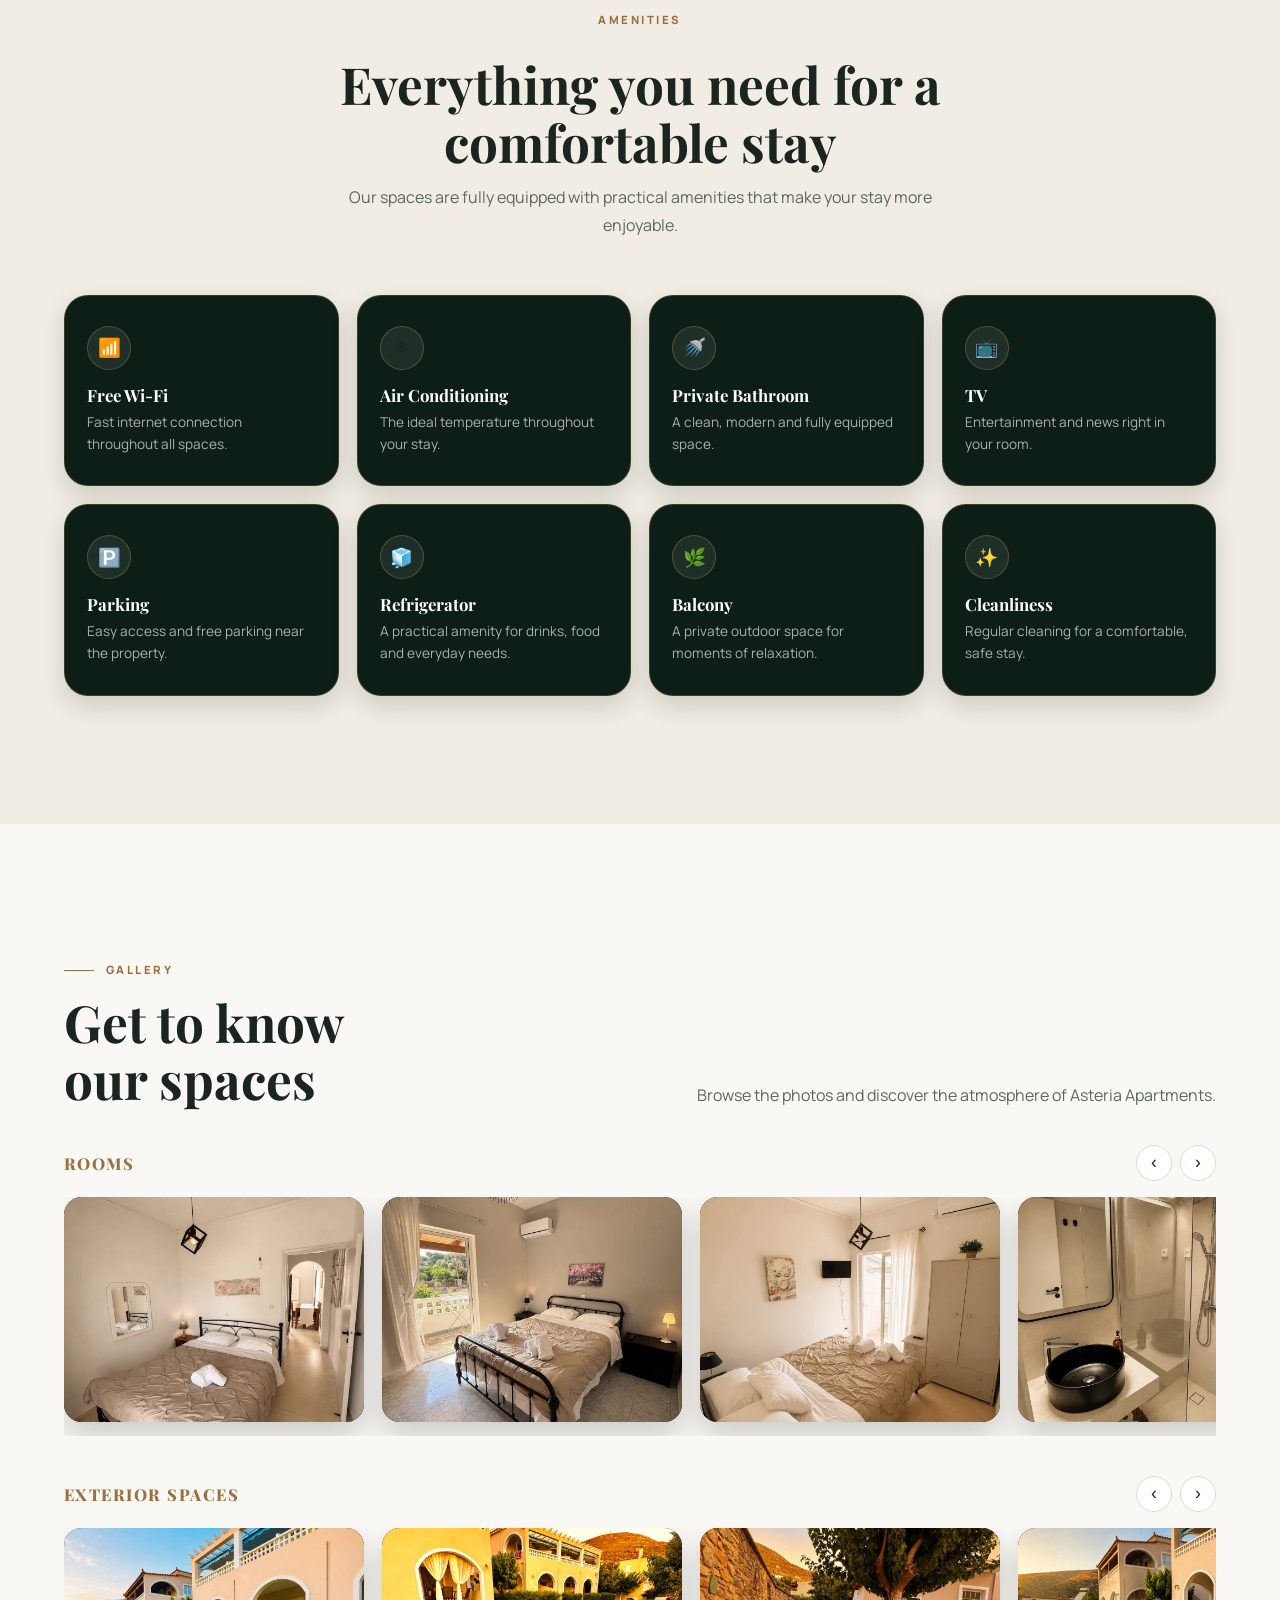
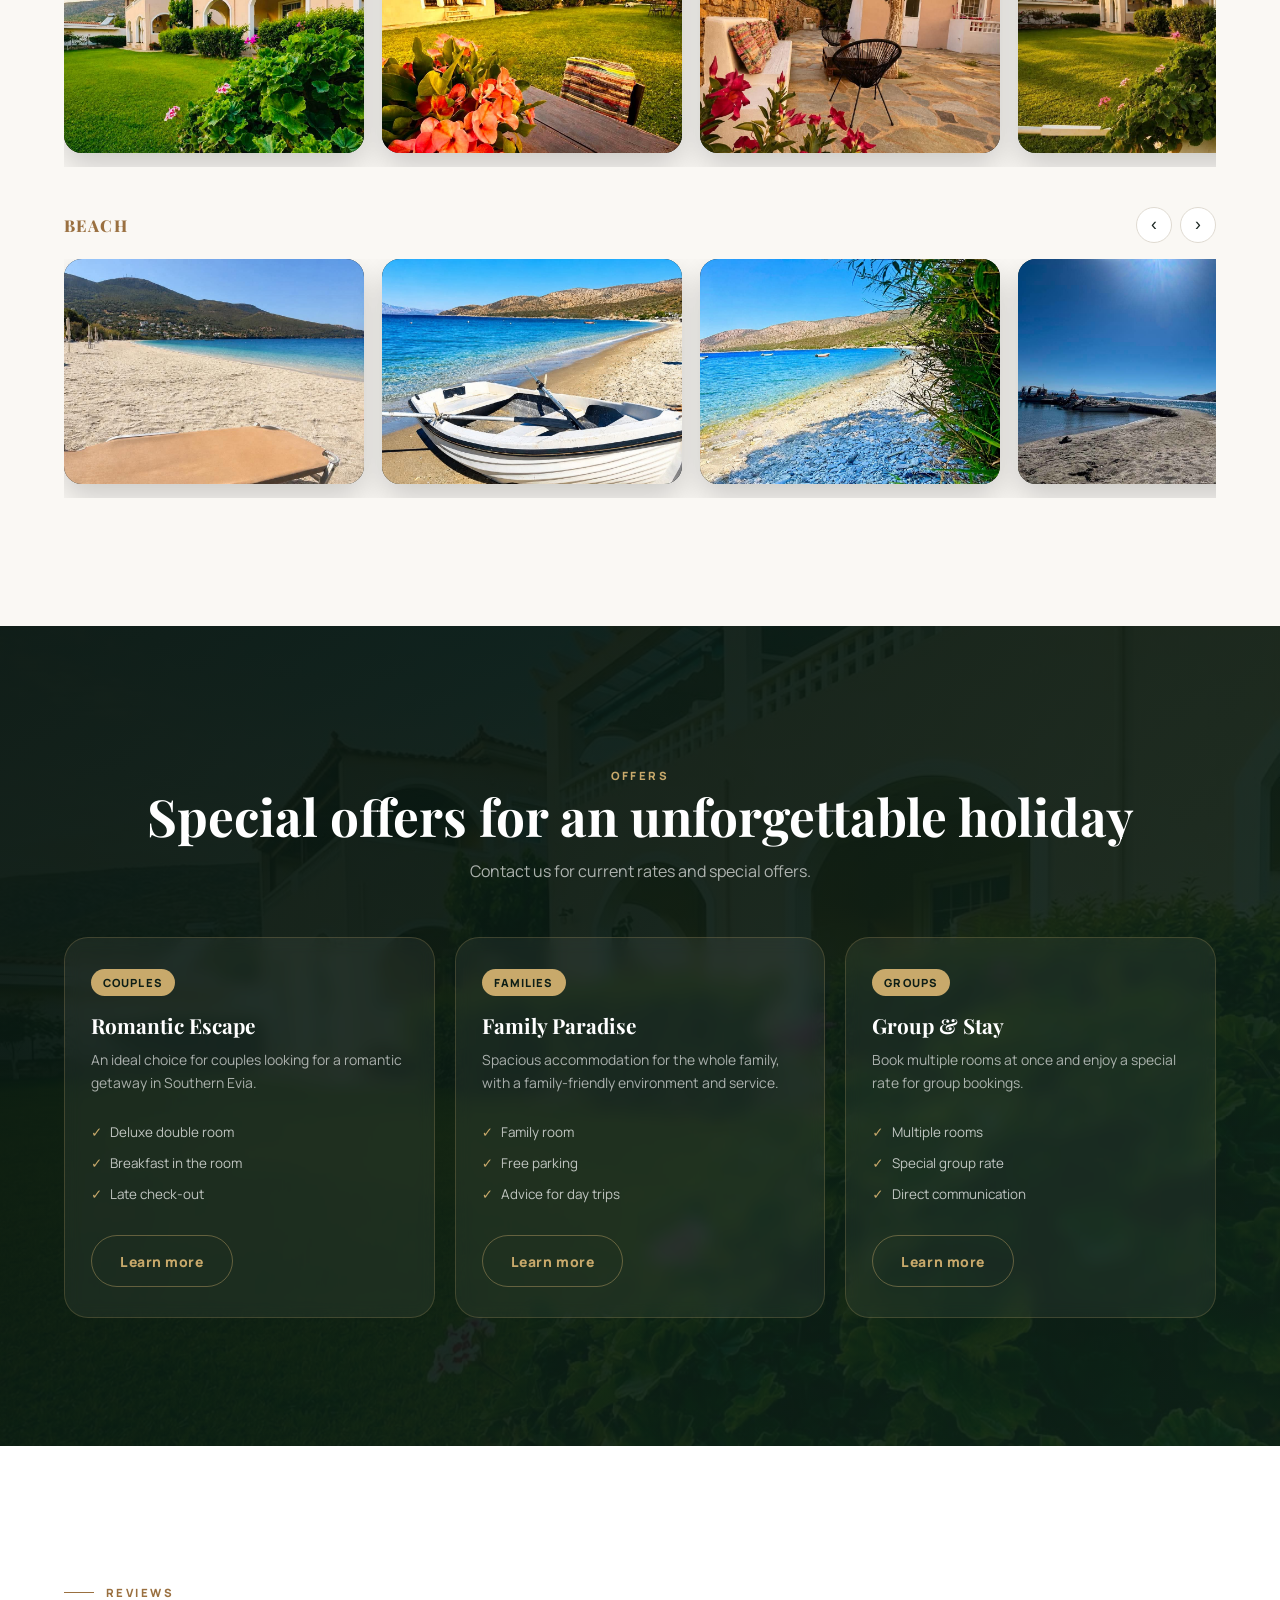
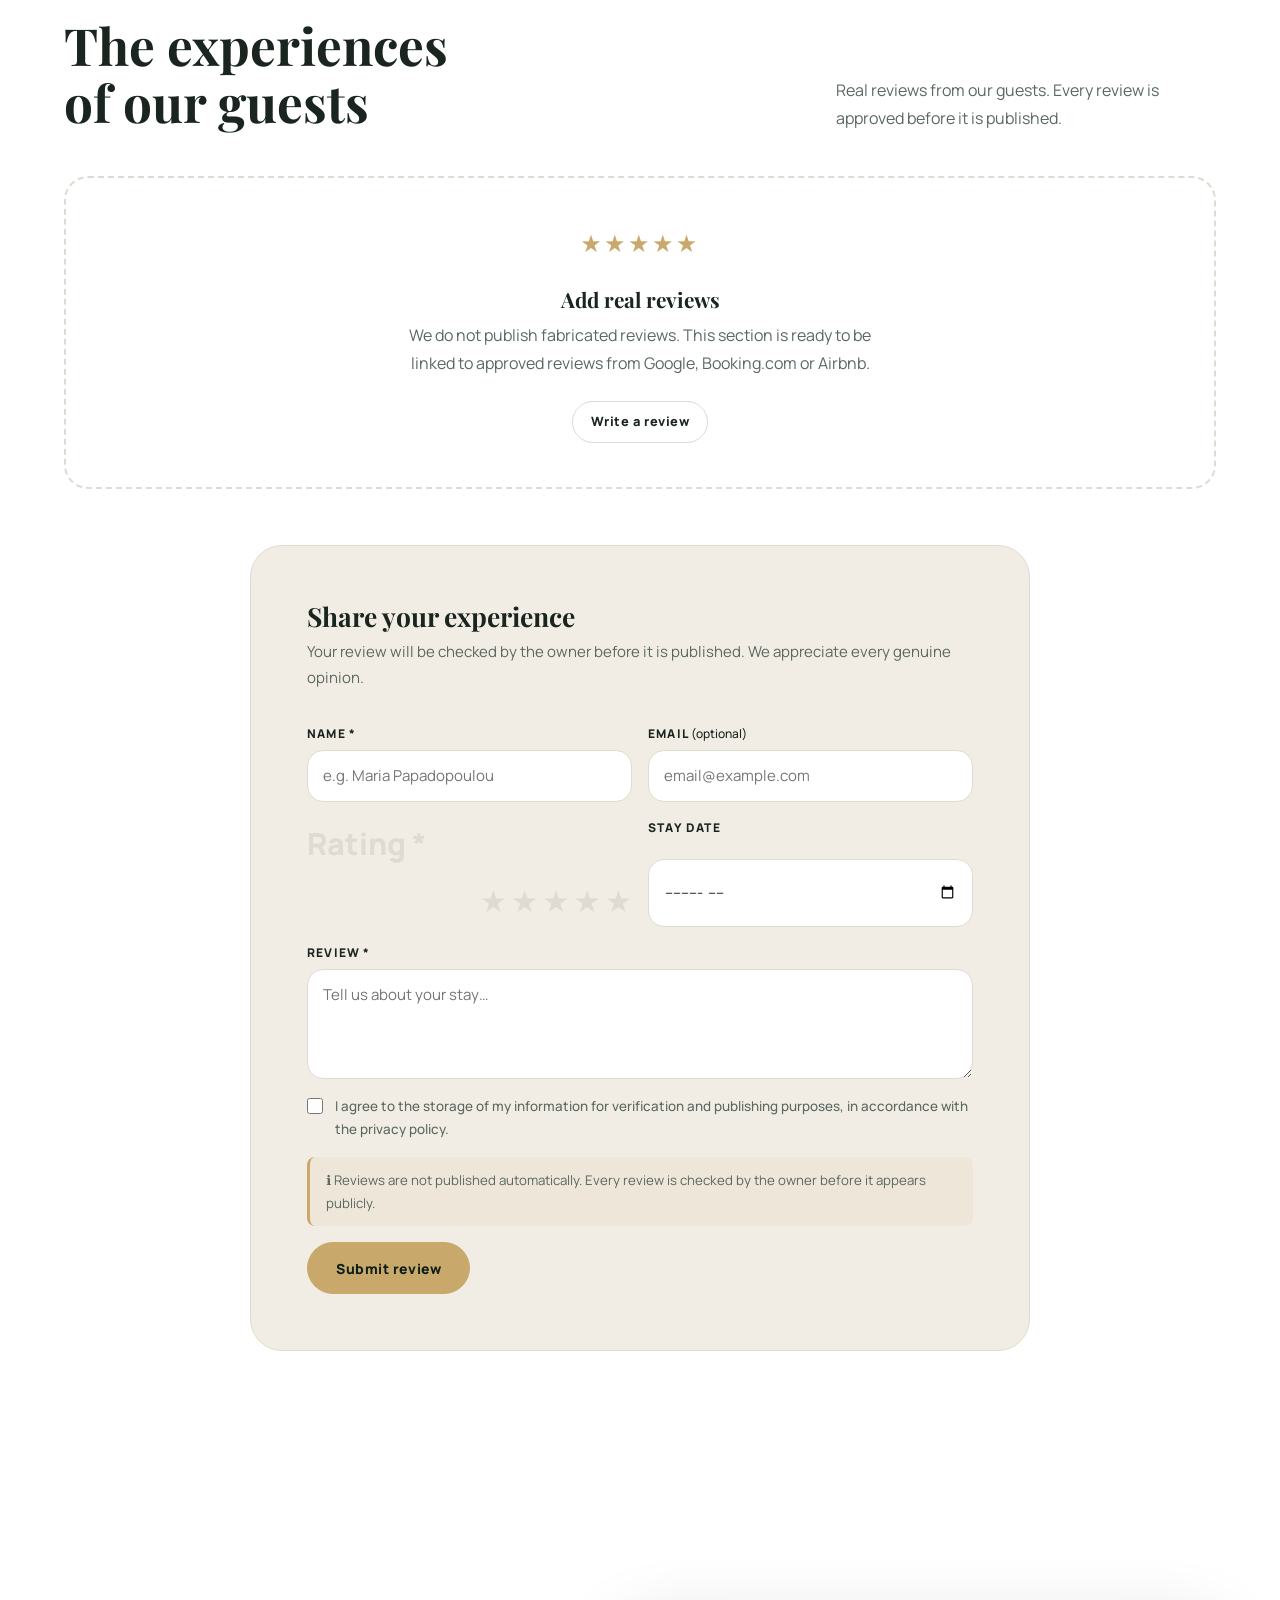
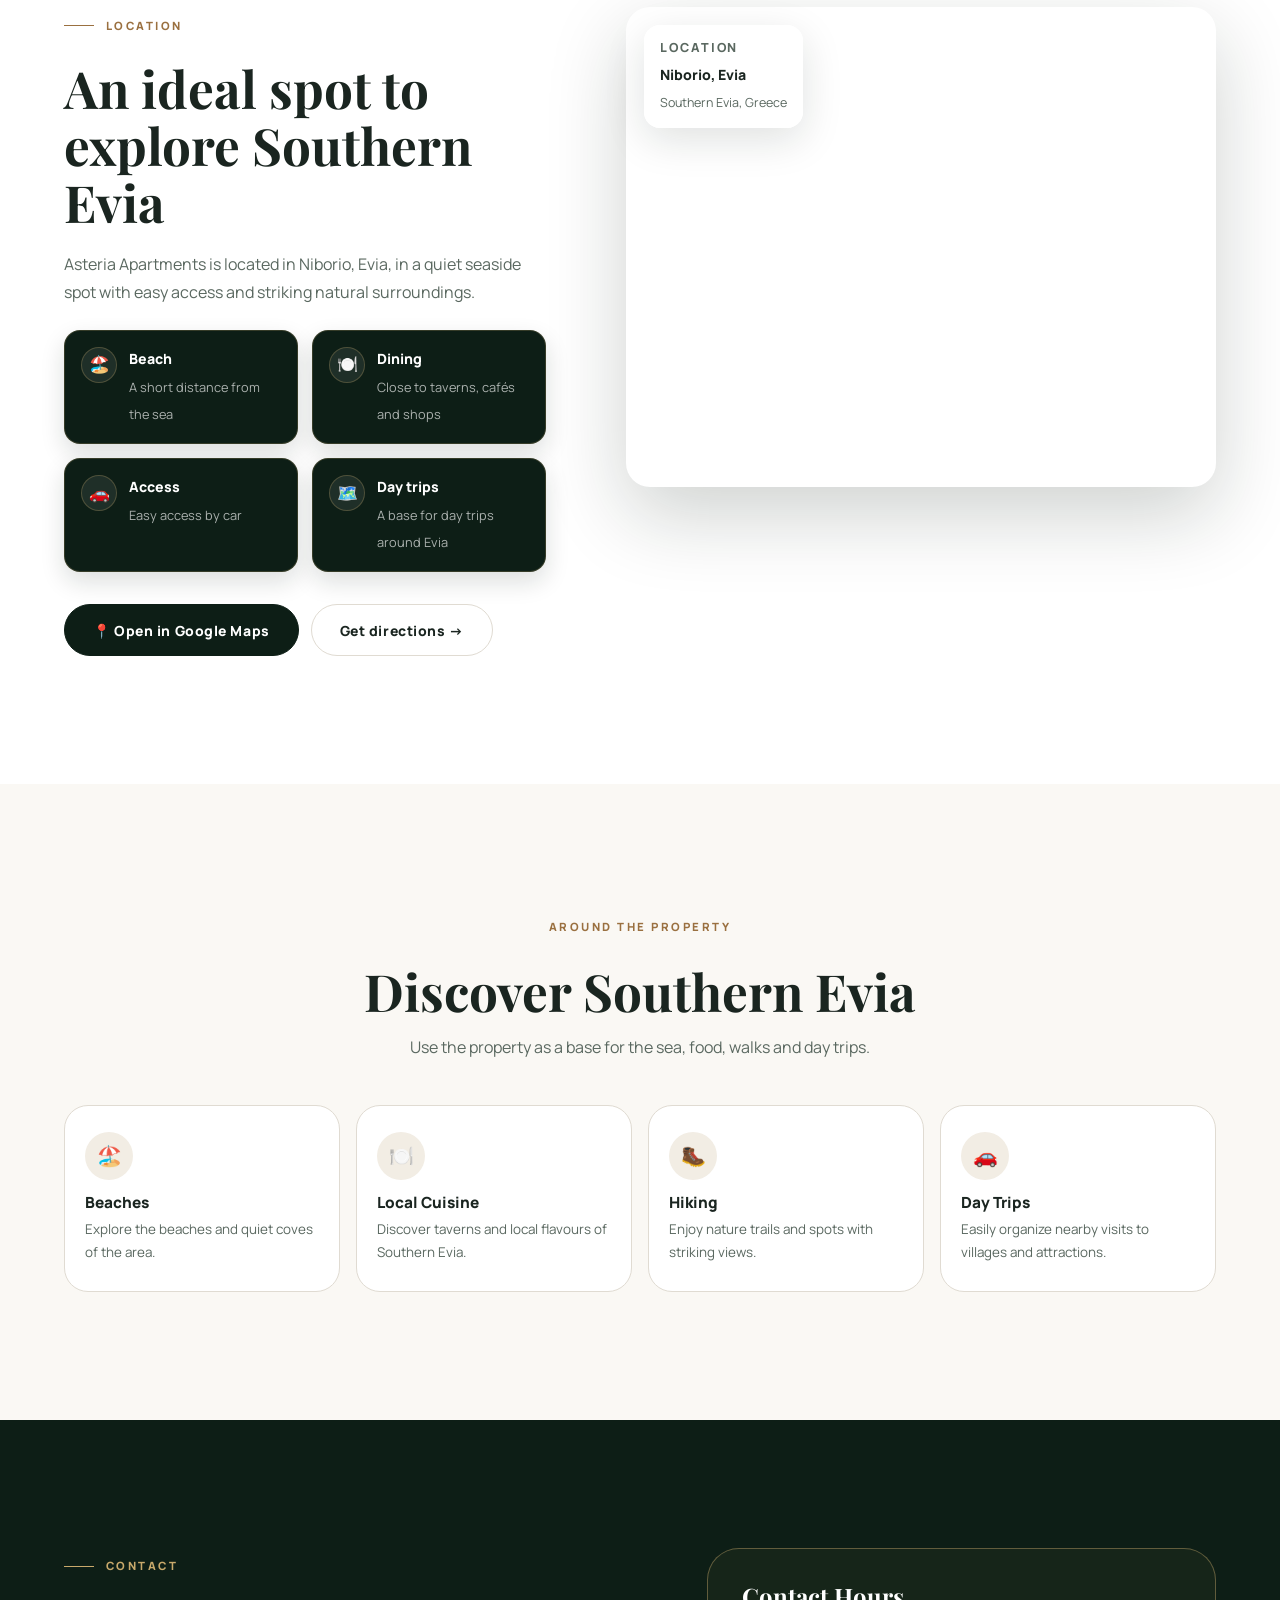
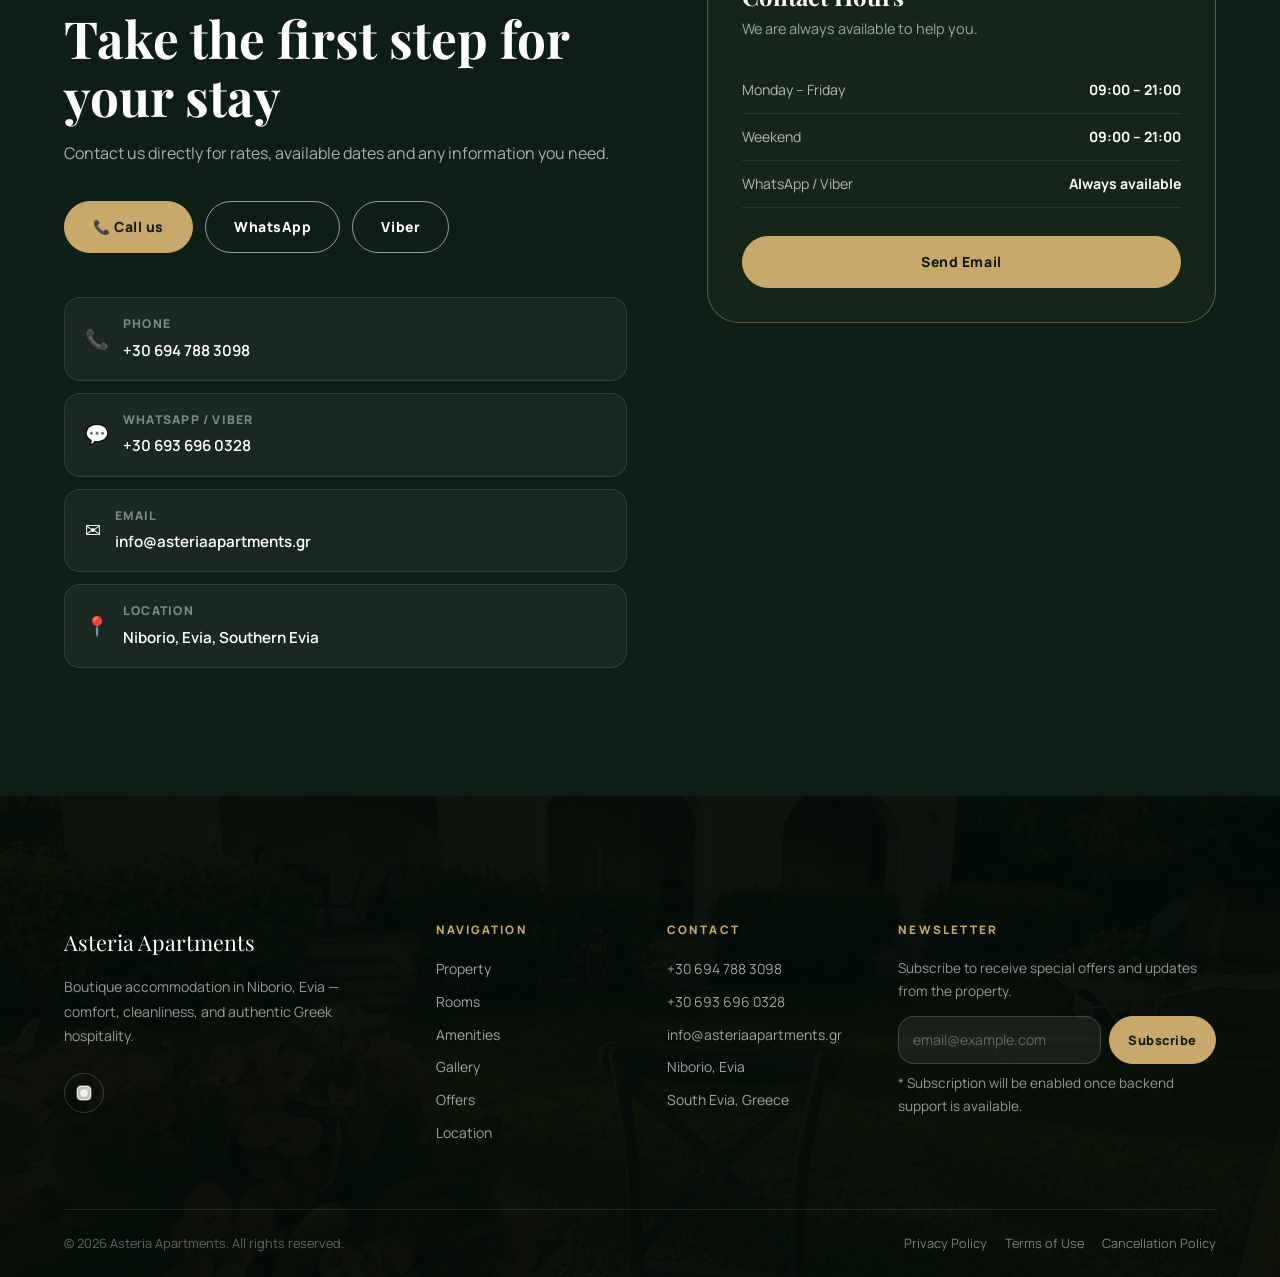
==== commit aa988175: "Add the real logo emblem to the header Cropped just the emblem mark (arched window + sun/waves motif" ====
--- a/index.html
+++ b/index.html
@@ -85,8 +85,11 @@
     <div class="header-inner">
 
       <a href="#home" class="logo" data-i18n="header.logo.aria" data-i18n-attr="aria-label" aria-label="Asteria Apartments — Αρχική">
-        <span class="logo-main">Asteria Apartments</span>
-        <span class="logo-subtitle">Rooms &amp; Hospitality</span>
+        <img src="images/logo-icon.png" alt="" class="logo-icon" width="240" height="320" loading="eager">
+        <span class="logo-text">
+          <span class="logo-main">Asteria Apartments</span>
+          <span class="logo-subtitle">Rooms &amp; Hospitality</span>
+        </span>
       </a>
 
       <nav class="site-nav" id="navigation" data-i18n="header.nav.aria" data-i18n-attr="aria-label" aria-label="Κύριο μενού">
--- a/style.css
+++ b/style.css
@@ -246,19 +246,35 @@
   gap: 24px;
 }
 
-/* Logo */
+/* Logo — allowed to shrink (unlike .header-controls) so on very
+   narrow screens the text truncates instead of pushing the hamburger/
+   language switch off-screen. */
 .logo {
   display: flex;
-  flex-direction: column;
+  align-items: center;
+  gap: 10px;
+  min-width: 0;
   color: var(--white);
   line-height: 1.1;
+}
+.logo-icon {
+  height: 44px;
+  width: auto;
   flex-shrink: 0;
+}
+.logo-text {
+  display: flex;
+  flex-direction: column;
+  min-width: 0;
 }
 .logo-main {
   font-family: 'Playfair Display', serif;
   font-size: 1.22rem;
   font-weight: 700;
   letter-spacing: 0.02em;
+  white-space: nowrap;
+  overflow: hidden;
+  text-overflow: ellipsis;
 }
 .logo-subtitle {
   font-size: 0.66rem;
@@ -1704,19 +1720,24 @@
   margin-bottom: 24px;
 }
 
-.footer-social { display: flex; gap: 9px; }
+.footer-social { display: flex; gap: 10px; }
 .social-link {
   display: grid;
   place-items: center;
-  width: 36px;
-  height: 36px;
+  width: 40px;
+  height: 40px;
   border: 1px solid rgba(255, 255, 255, 0.2);
   border-radius: 50%;
-  color: rgba(255, 255, 255, 0.65);
-  font-size: 0.9rem;
-  transition: border-color 0.2s, color 0.2s, background 0.2s;
-}
-.social-link:hover { border-color: var(--gold); color: var(--gold); background: rgba(200,169,107,0.1); }
+  color: rgba(255, 255, 255, 0.75);
+  transition: border-color 0.2s, color 0.2s, background 0.2s, transform 0.2s;
+}
+.social-link svg { width: 18px; height: 18px; fill: currentColor; }
+.social-link:hover {
+  border-color: var(--gold);
+  color: var(--gold);
+  background: rgba(200, 169, 107, 0.1);
+  transform: translateY(-2px);
+}
 
 .footer-col h4 {
   font-family: 'Manrope', sans-serif;
@@ -1971,6 +1992,10 @@
      around the logo on narrow screens. */
   .site-header { height: 72px; }
   html { scroll-padding-top: 72px; }
+  .header-inner { gap: 12px; }
+  .logo-icon { height: 34px; }
+  .logo-main { font-size: 1.02rem; }
+  .logo-subtitle { font-size: 0.58rem; }
 
   /* Hero now sits directly under the header in document order (the
      booking bar moved to right after it), so it just needs to clear
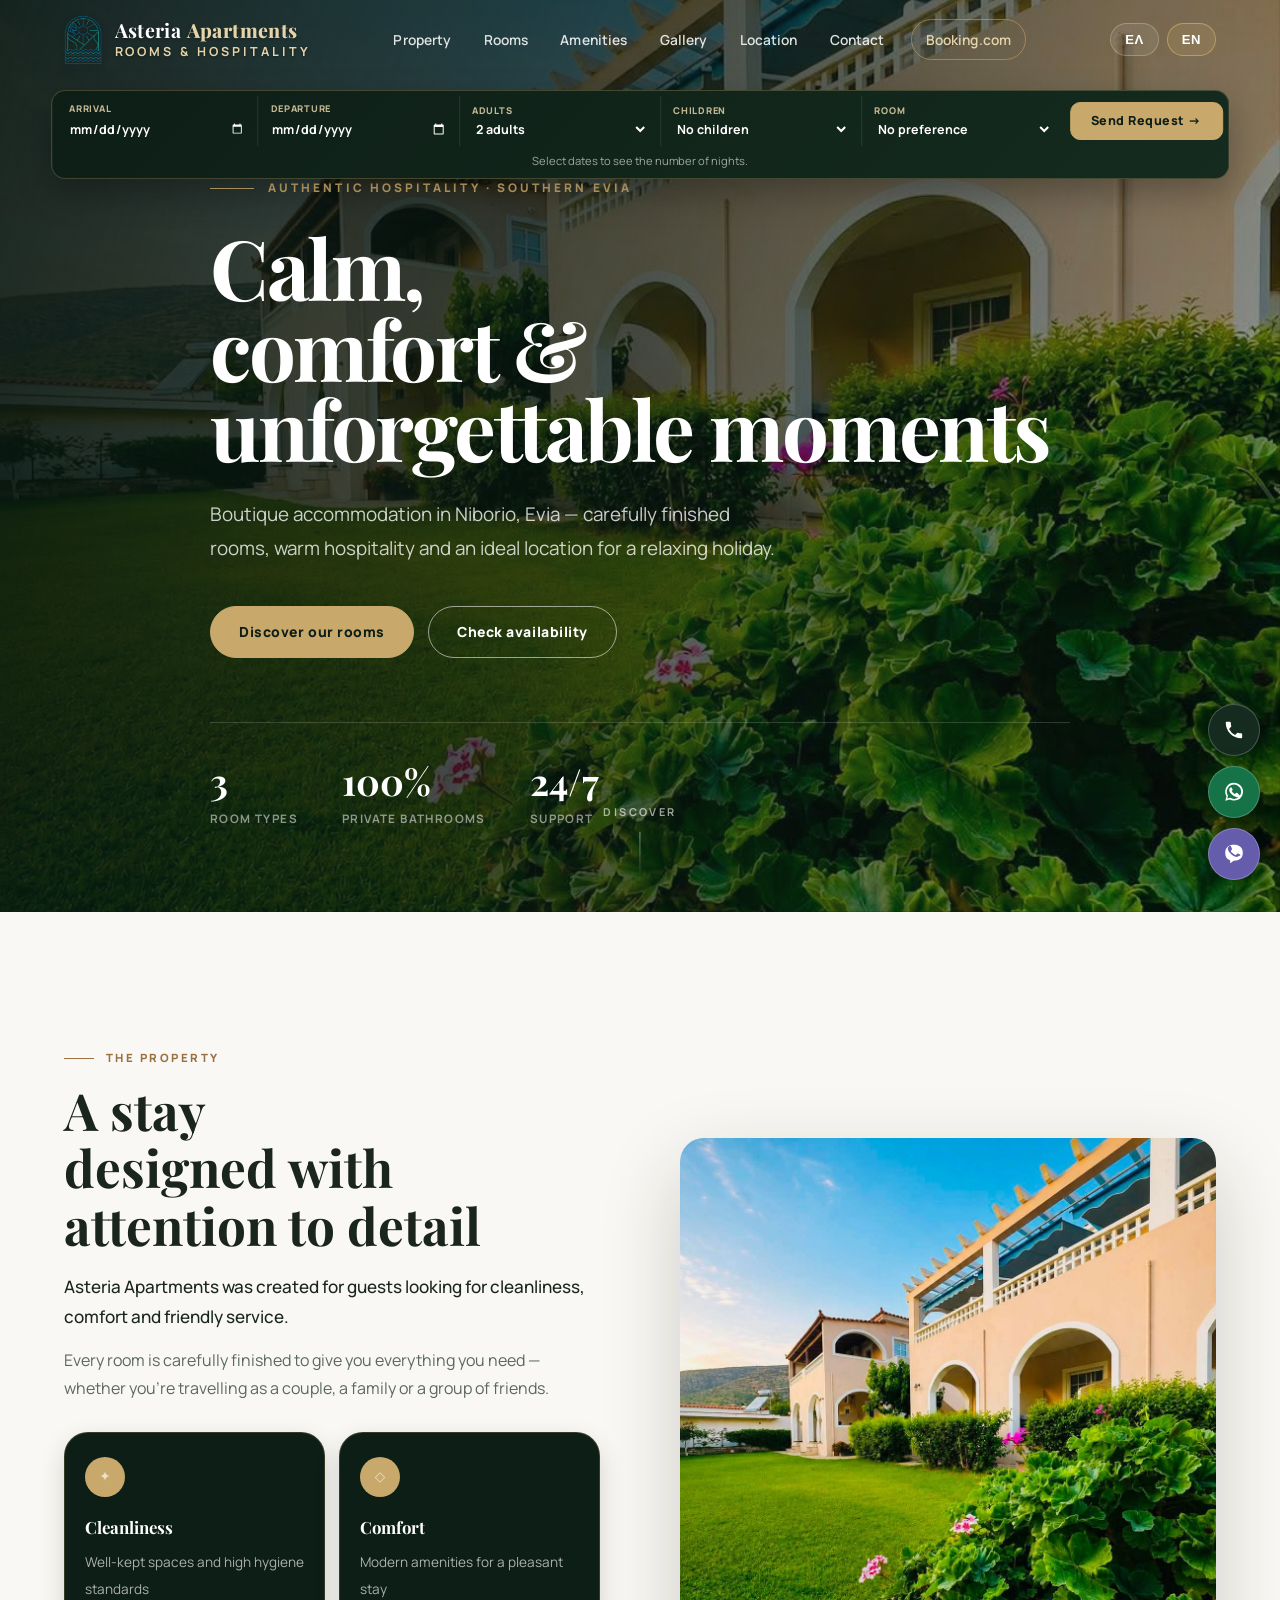
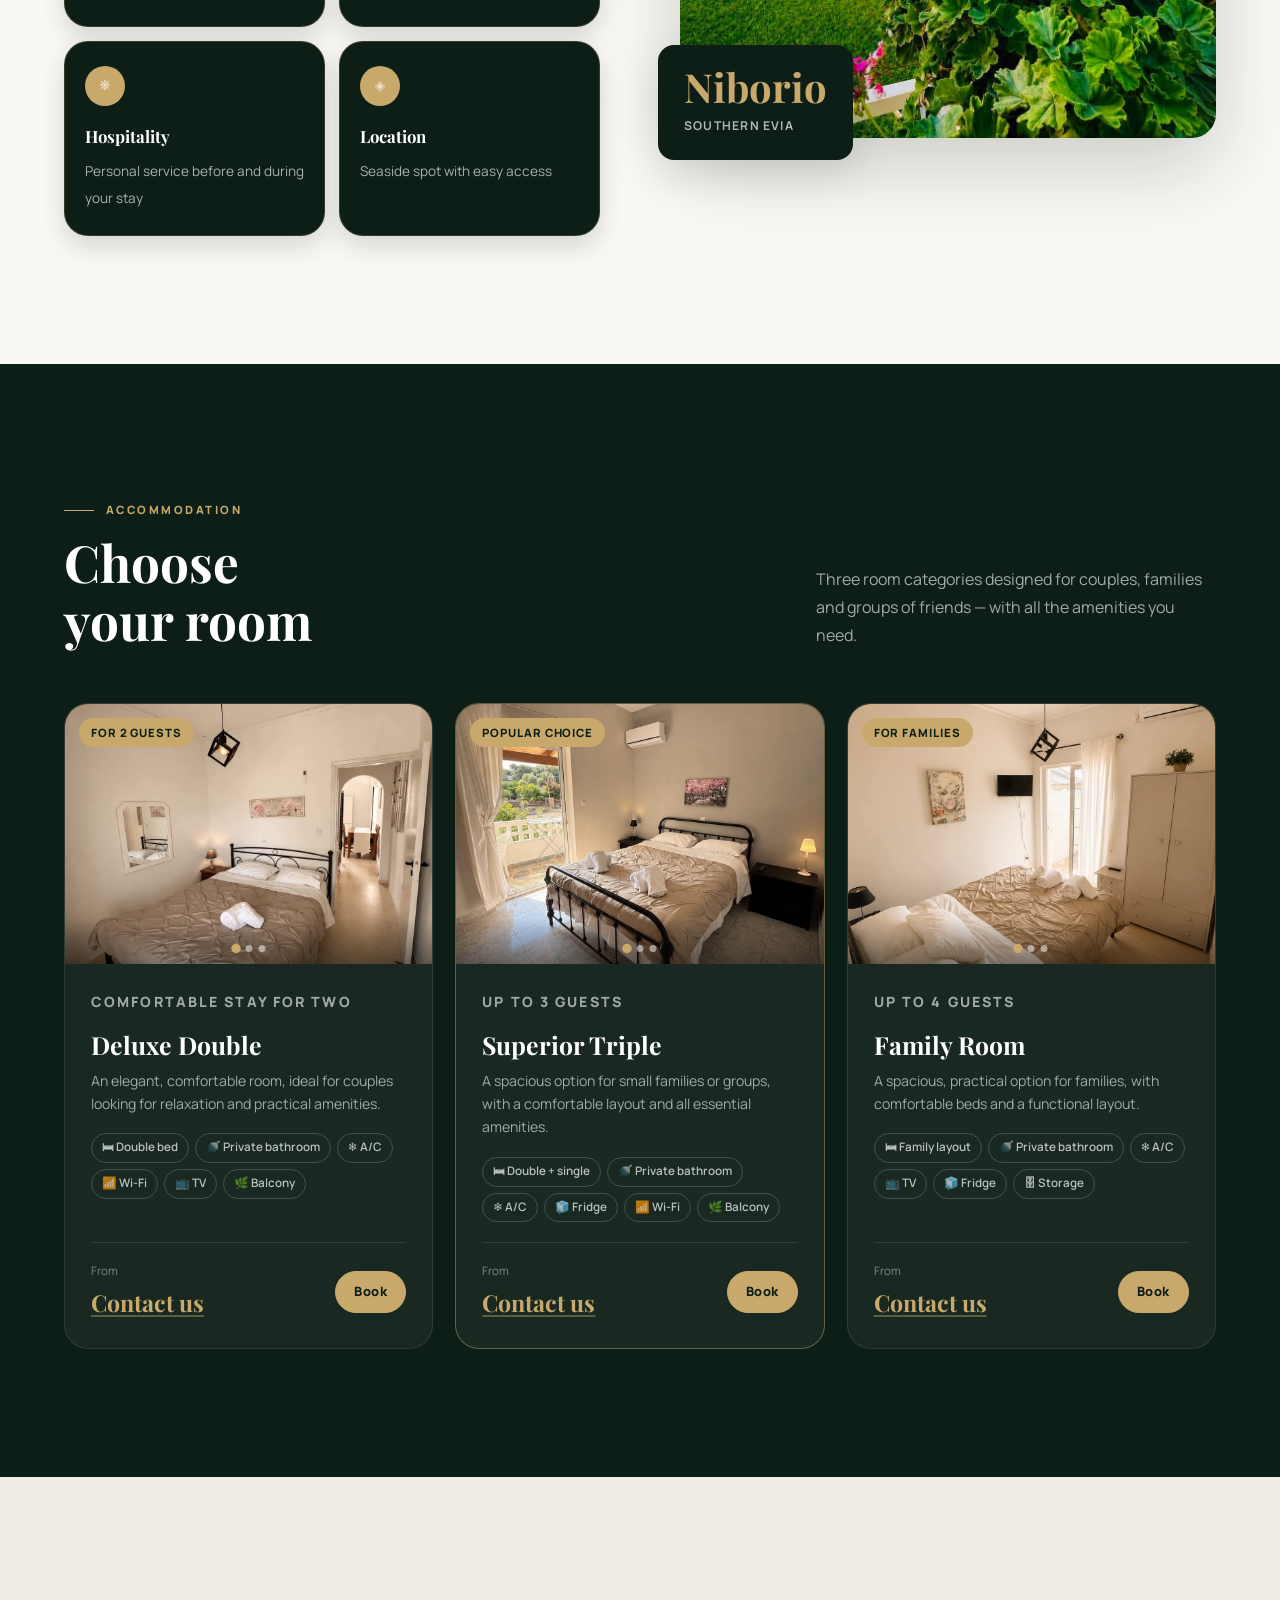
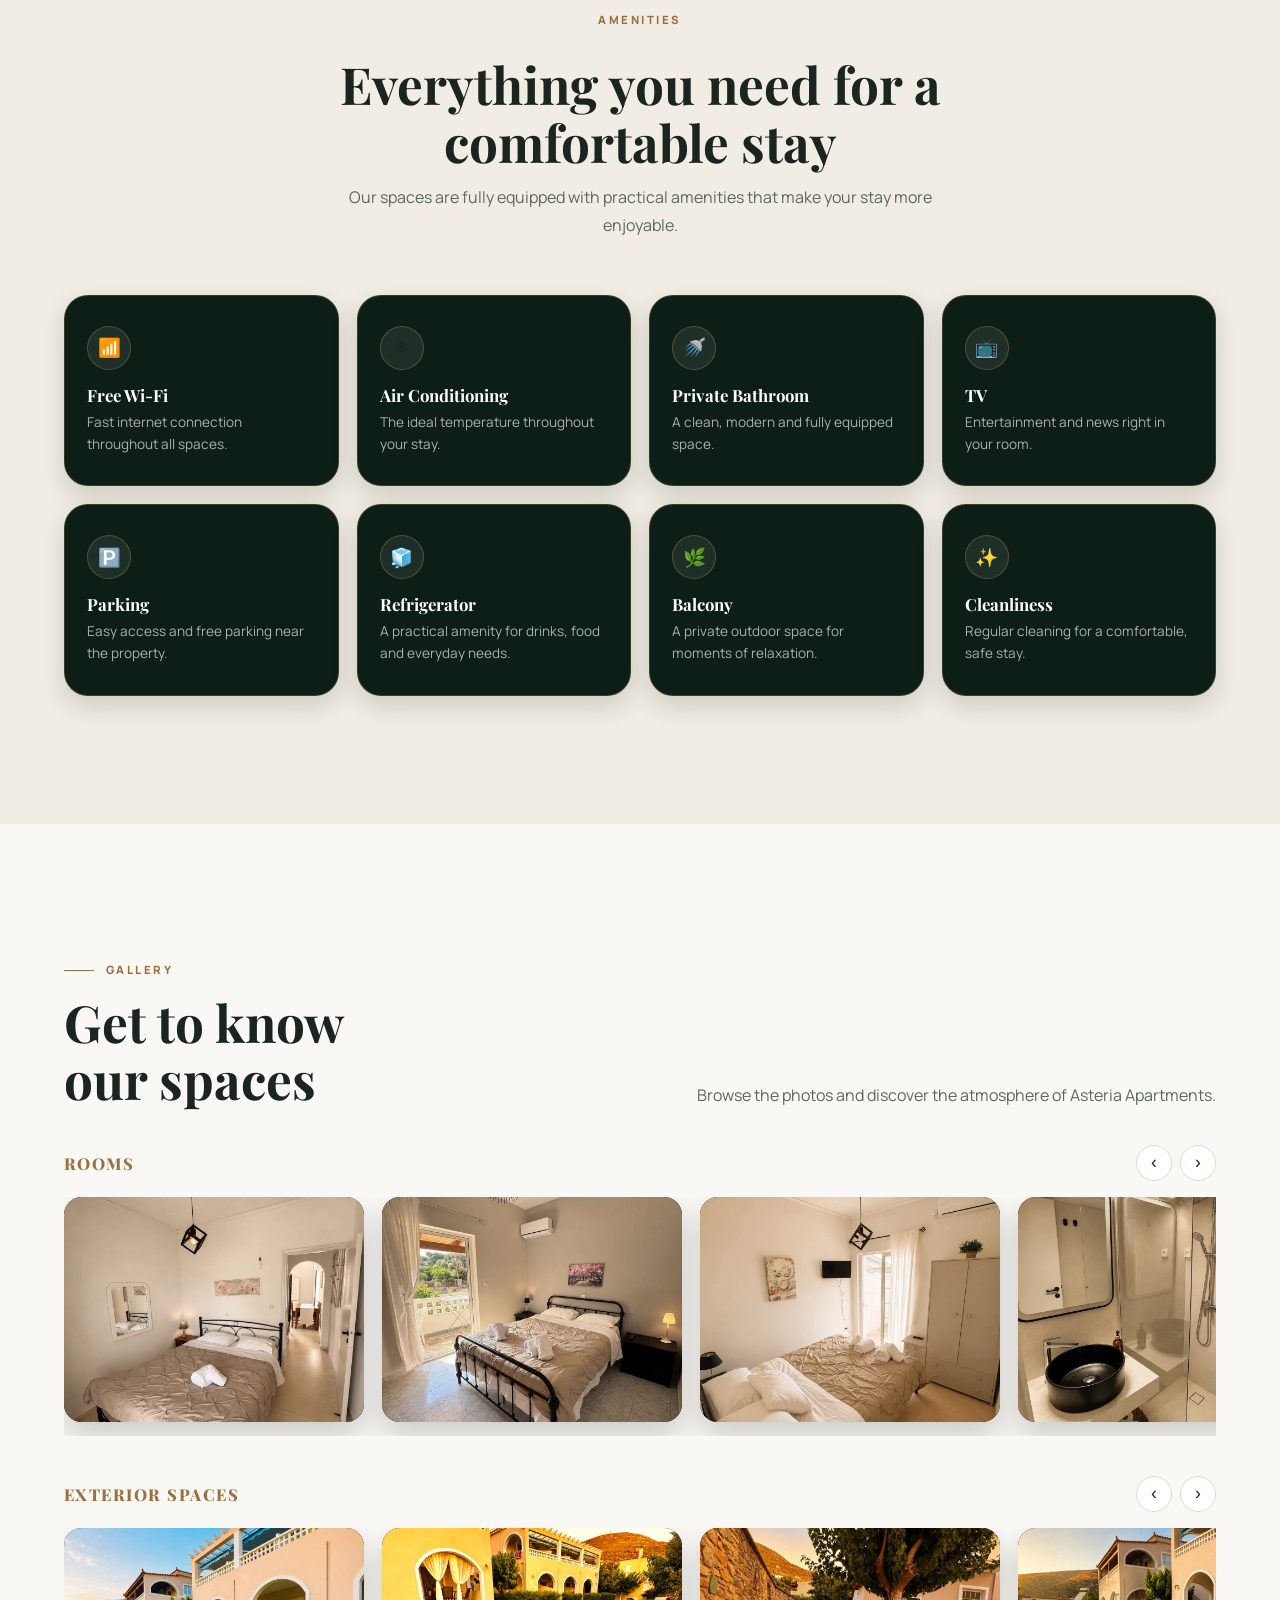
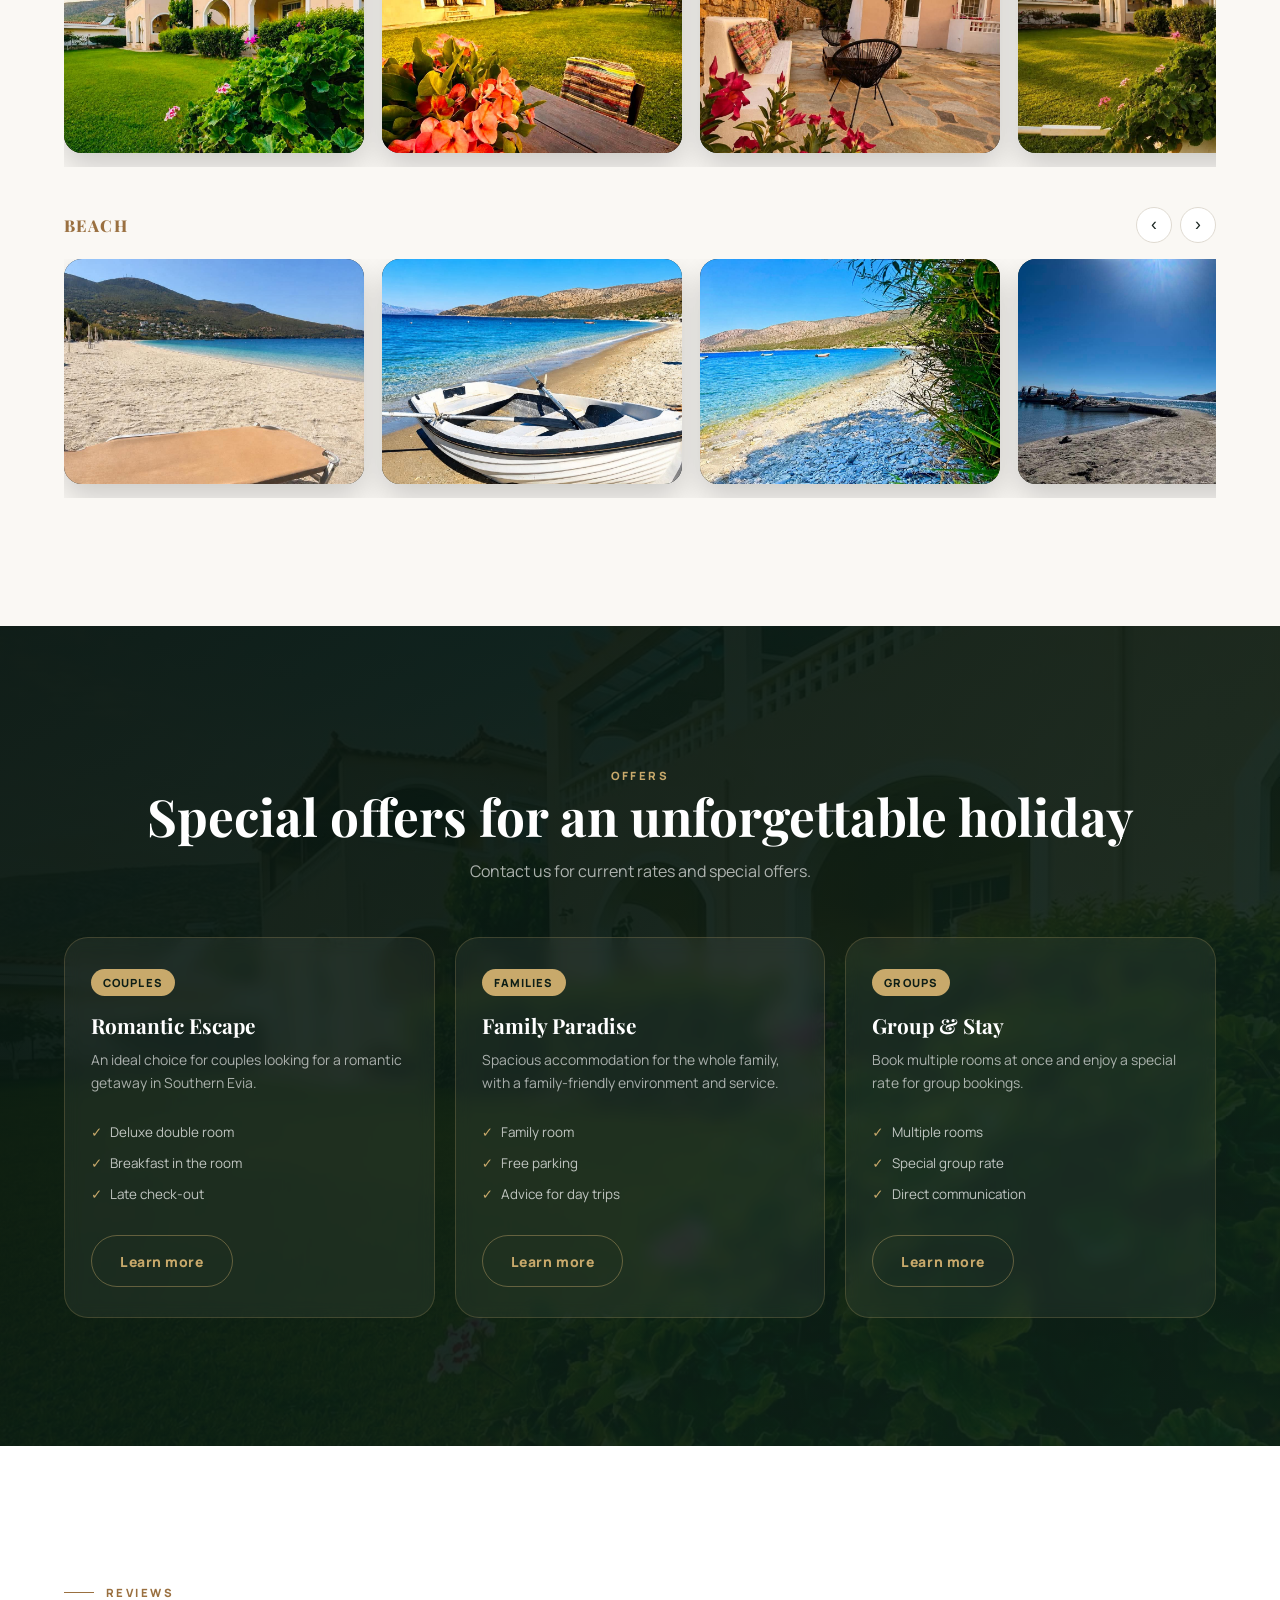
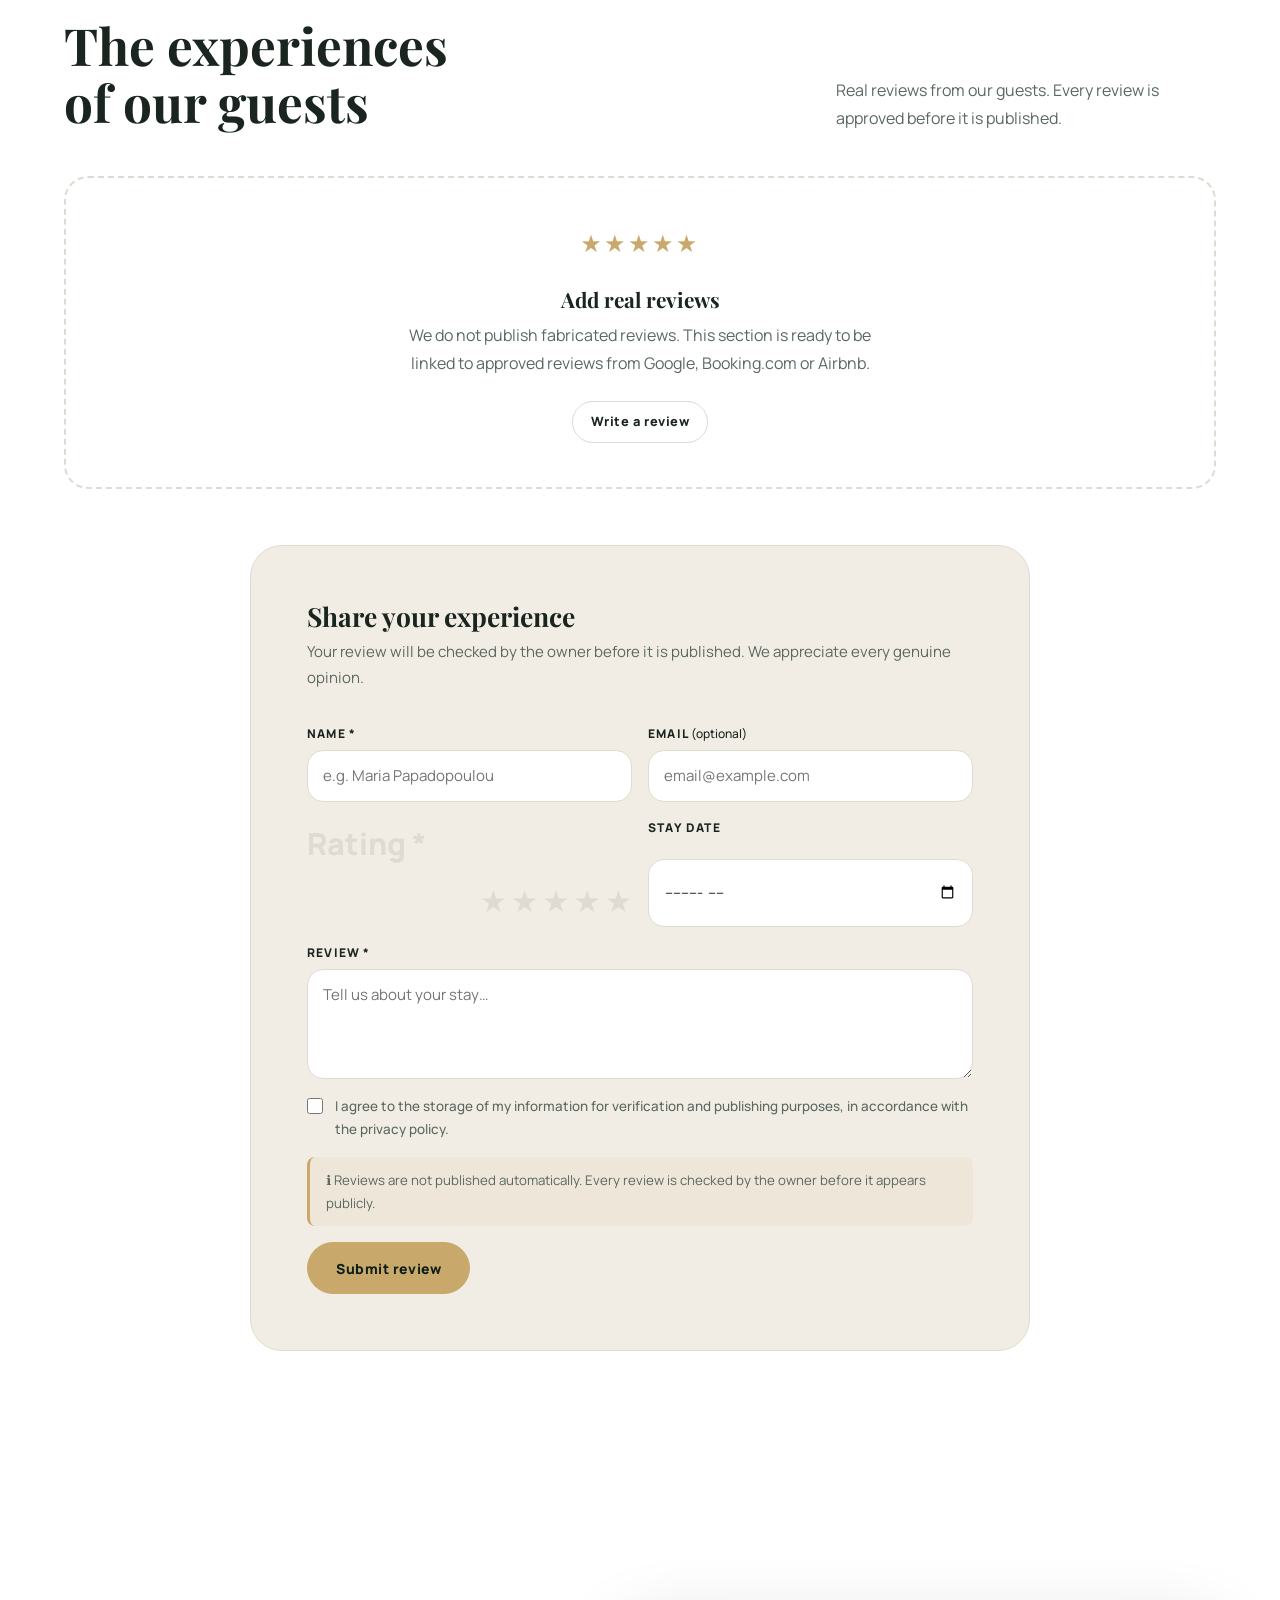
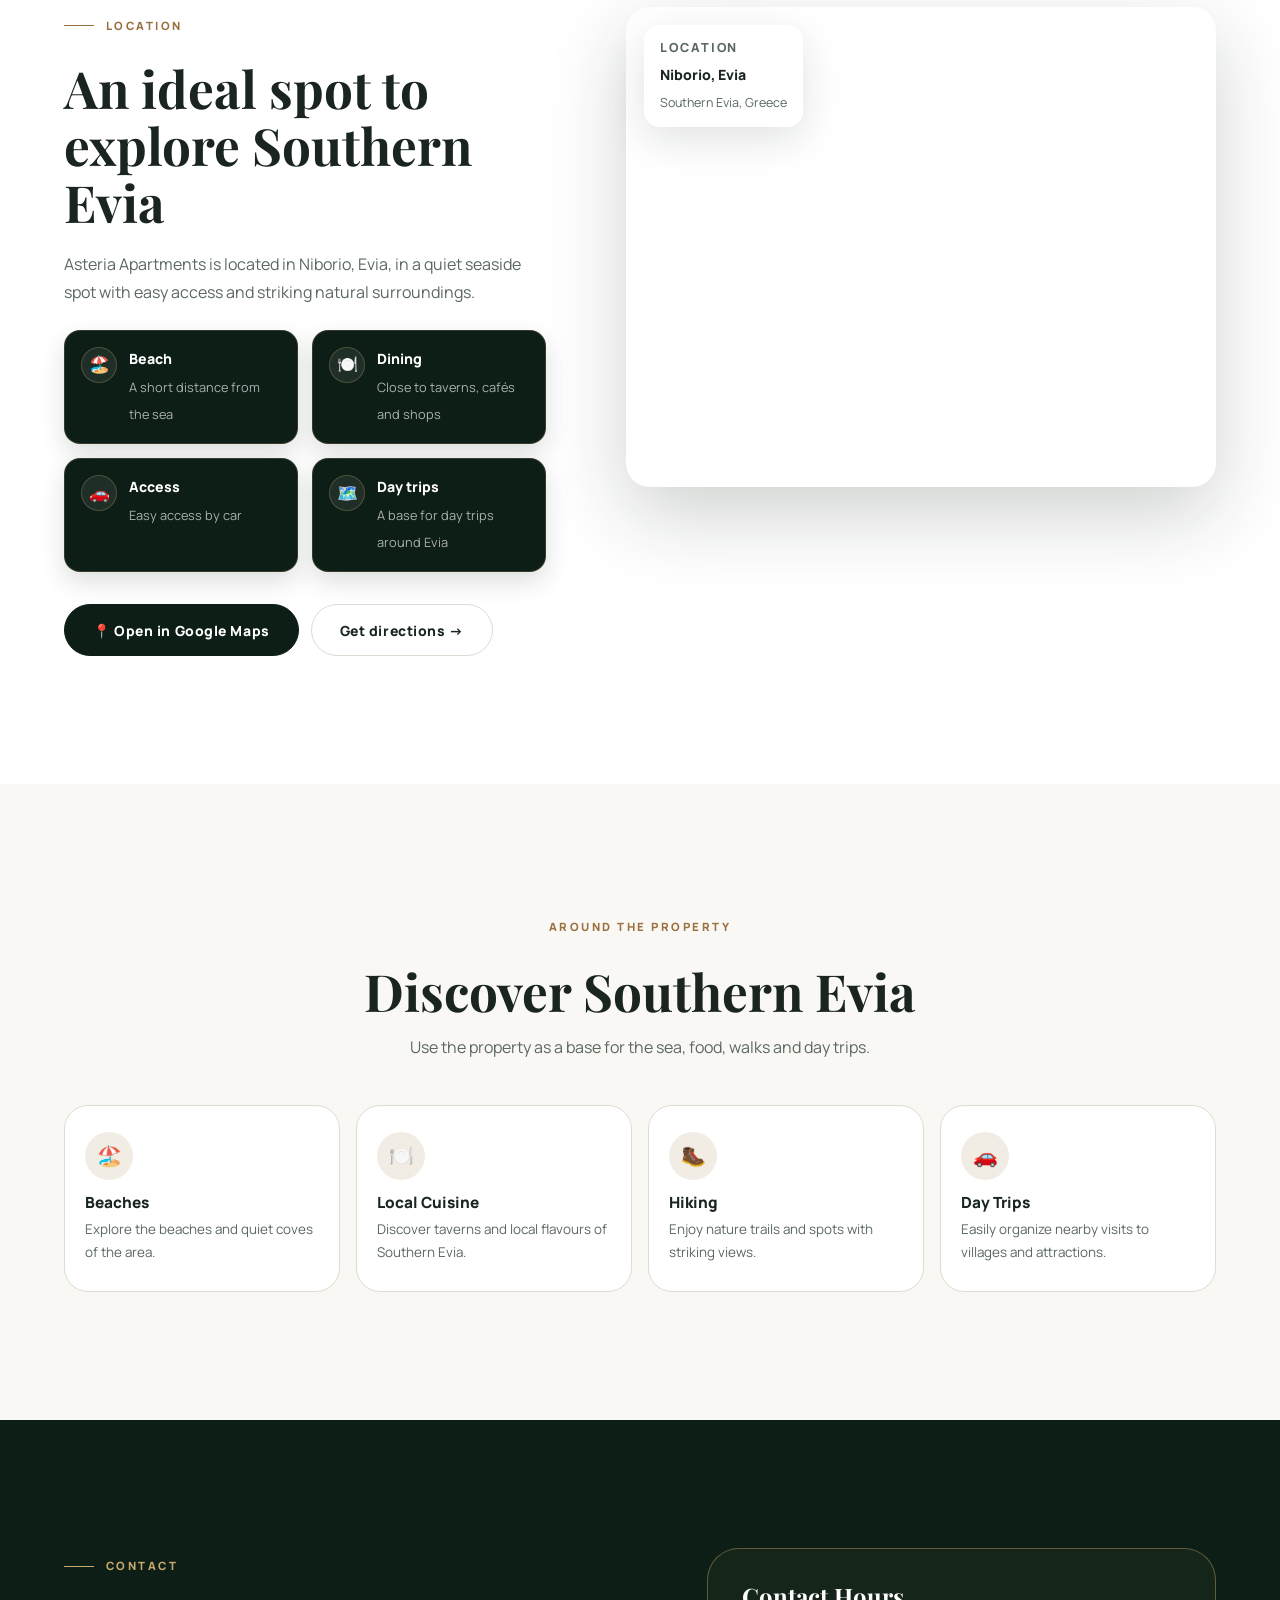
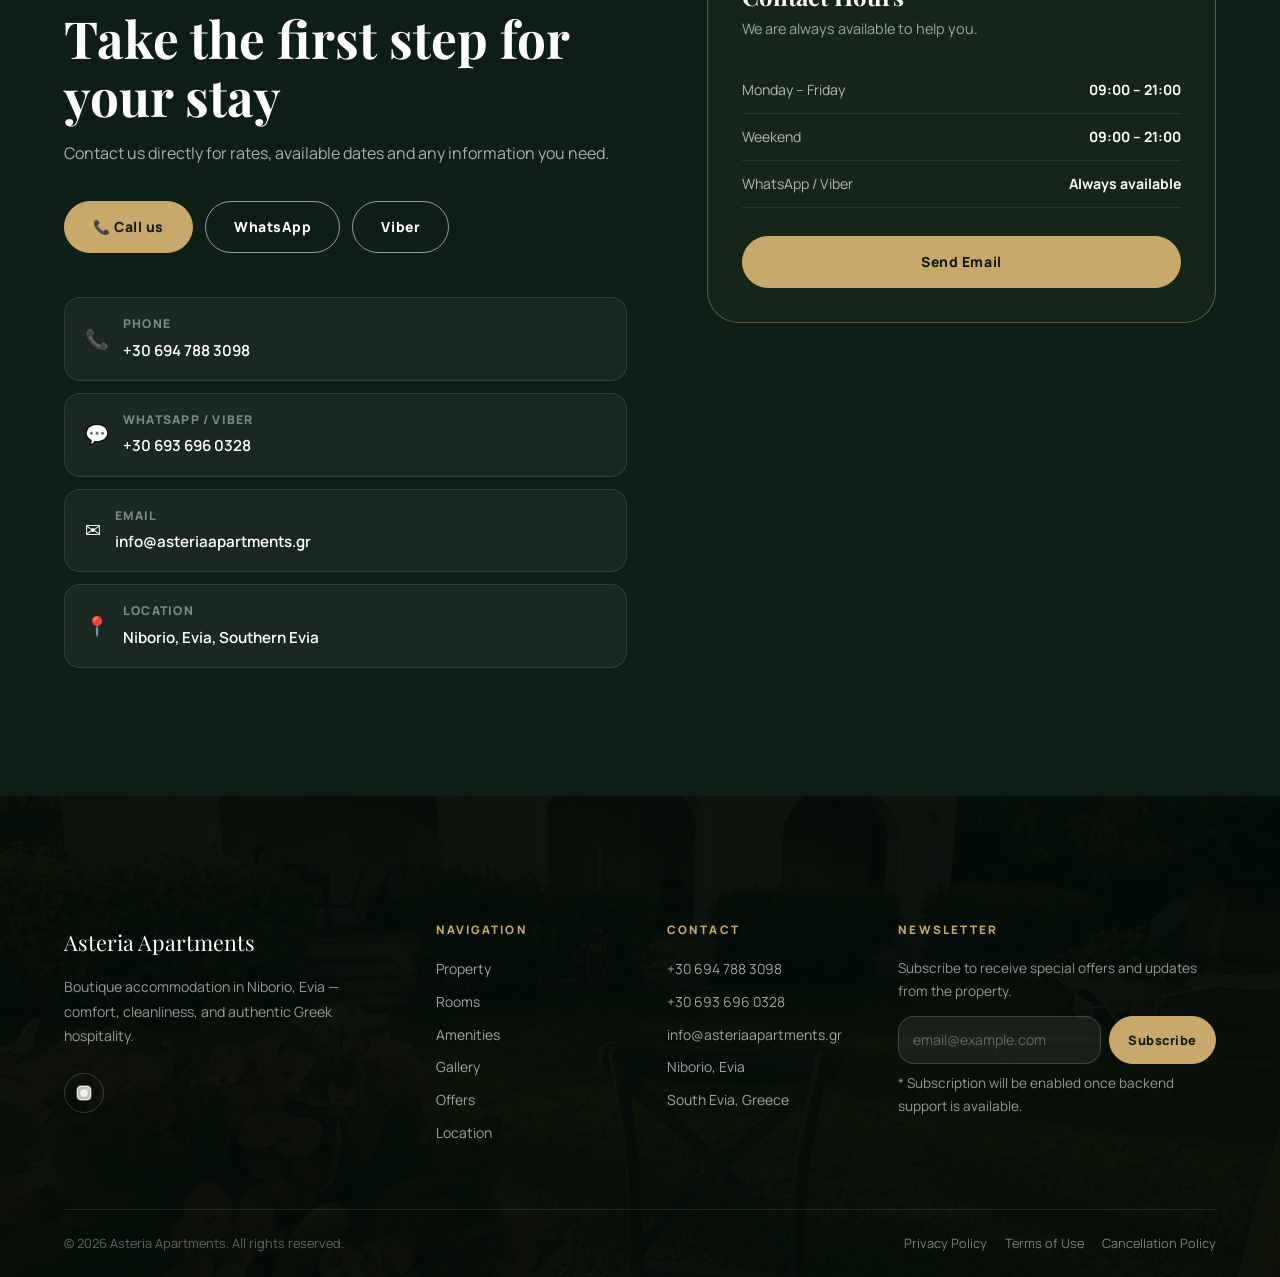
==== commit dad632e3: "Refine header logo for readability and boutique feel - "ROOMS & HOSPITALITY": +18% size (0.66rem -> " ====
--- a/index.html
+++ b/index.html
@@ -87,7 +87,7 @@
       <a href="#home" class="logo" data-i18n="header.logo.aria" data-i18n-attr="aria-label" aria-label="Asteria Apartments — Αρχική">
         <img src="images/logo-icon.png" alt="" class="logo-icon" width="240" height="320" loading="eager">
         <span class="logo-text">
-          <span class="logo-main">Asteria Apartments</span>
+          <span class="logo-main">Asteria <span class="logo-type">Apartments</span></span>
           <span class="logo-subtitle">Rooms &amp; Hospitality</span>
         </span>
       </a>
--- a/style.css
+++ b/style.css
@@ -252,19 +252,23 @@
 .logo {
   display: flex;
   align-items: center;
-  gap: 10px;
+  gap: 13px;
   min-width: 0;
   color: var(--white);
   line-height: 1.1;
 }
 .logo-icon {
-  height: 44px;
+  height: 50px;
   width: auto;
   flex-shrink: 0;
+  /* Soft shadow keeps the icon's linework readable when the header
+     is still transparent, over a bright/busy hero photo. */
+  filter: drop-shadow(0 1px 3px rgba(0, 0, 0, 0.45));
 }
 .logo-text {
   display: flex;
   flex-direction: column;
+  gap: 3px;
   min-width: 0;
 }
 .logo-main {
@@ -275,14 +279,23 @@
   white-space: nowrap;
   overflow: hidden;
   text-overflow: ellipsis;
+  text-shadow: 0 1px 3px rgba(0, 0, 0, 0.4);
+}
+/* "Apartments" gets its own weight/color so it reads as a distinct
+   word next to "Asteria" instead of blending into one run of text —
+   echoes the two-tone treatment in the printed logo, in the site's
+   own gold instead of copying its blue/teal. */
+.logo-type {
+  color: var(--gold-light);
+  font-weight: 800;
 }
 .logo-subtitle {
-  font-size: 0.66rem;
+  font-size: 0.78rem;
   font-weight: 700;
-  letter-spacing: 0.2em;
+  letter-spacing: 0.24em;
   text-transform: uppercase;
   color: var(--gold-light);
-  opacity: 0.82;
+  text-shadow: 0 1px 3px rgba(0, 0, 0, 0.4);
 }
 
 /* Groups the language switch + hamburger together on the right, so on
@@ -1993,9 +2006,9 @@
   .site-header { height: 72px; }
   html { scroll-padding-top: 72px; }
   .header-inner { gap: 12px; }
-  .logo-icon { height: 34px; }
+  .logo-icon { height: 38px; }
   .logo-main { font-size: 1.02rem; }
-  .logo-subtitle { font-size: 0.58rem; }
+  .logo-subtitle { font-size: 0.68rem; letter-spacing: 0.2em; }
 
   /* Hero now sits directly under the header in document order (the
      booking bar moved to right after it), so it just needs to clear
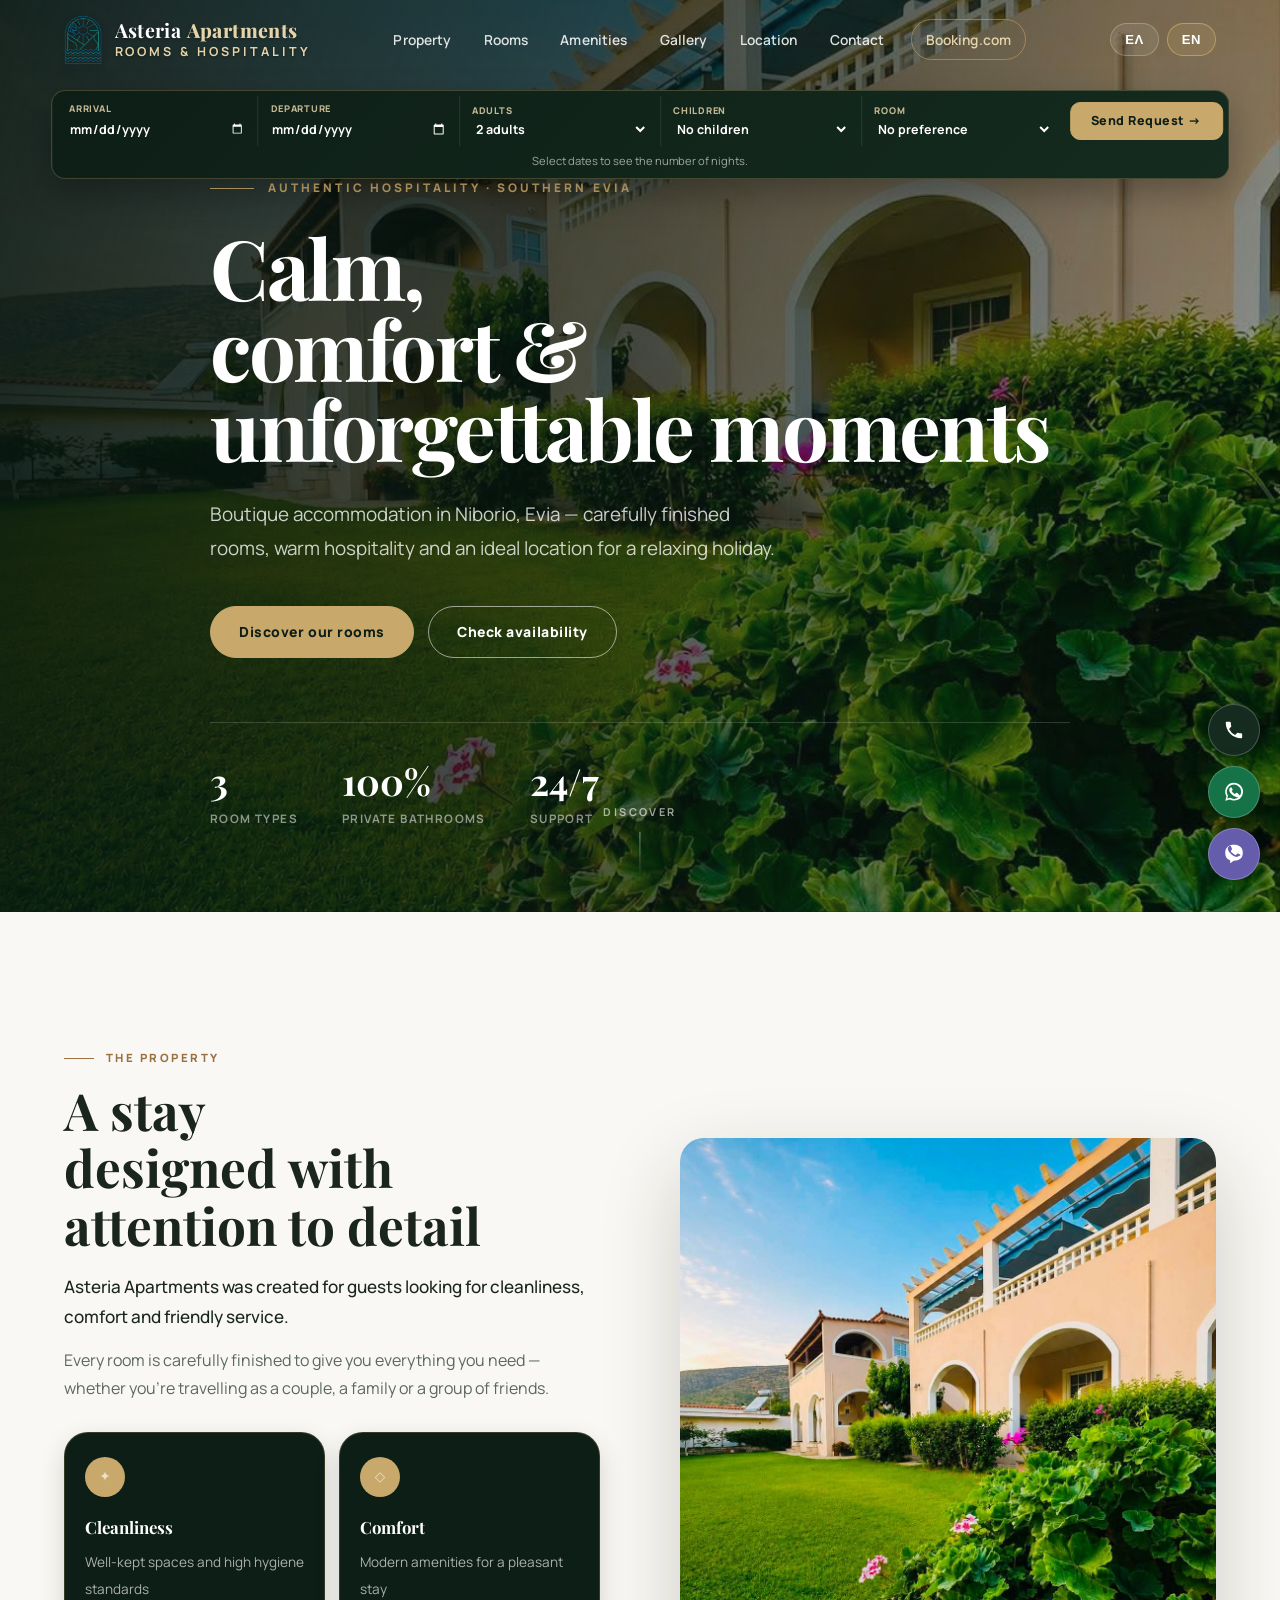
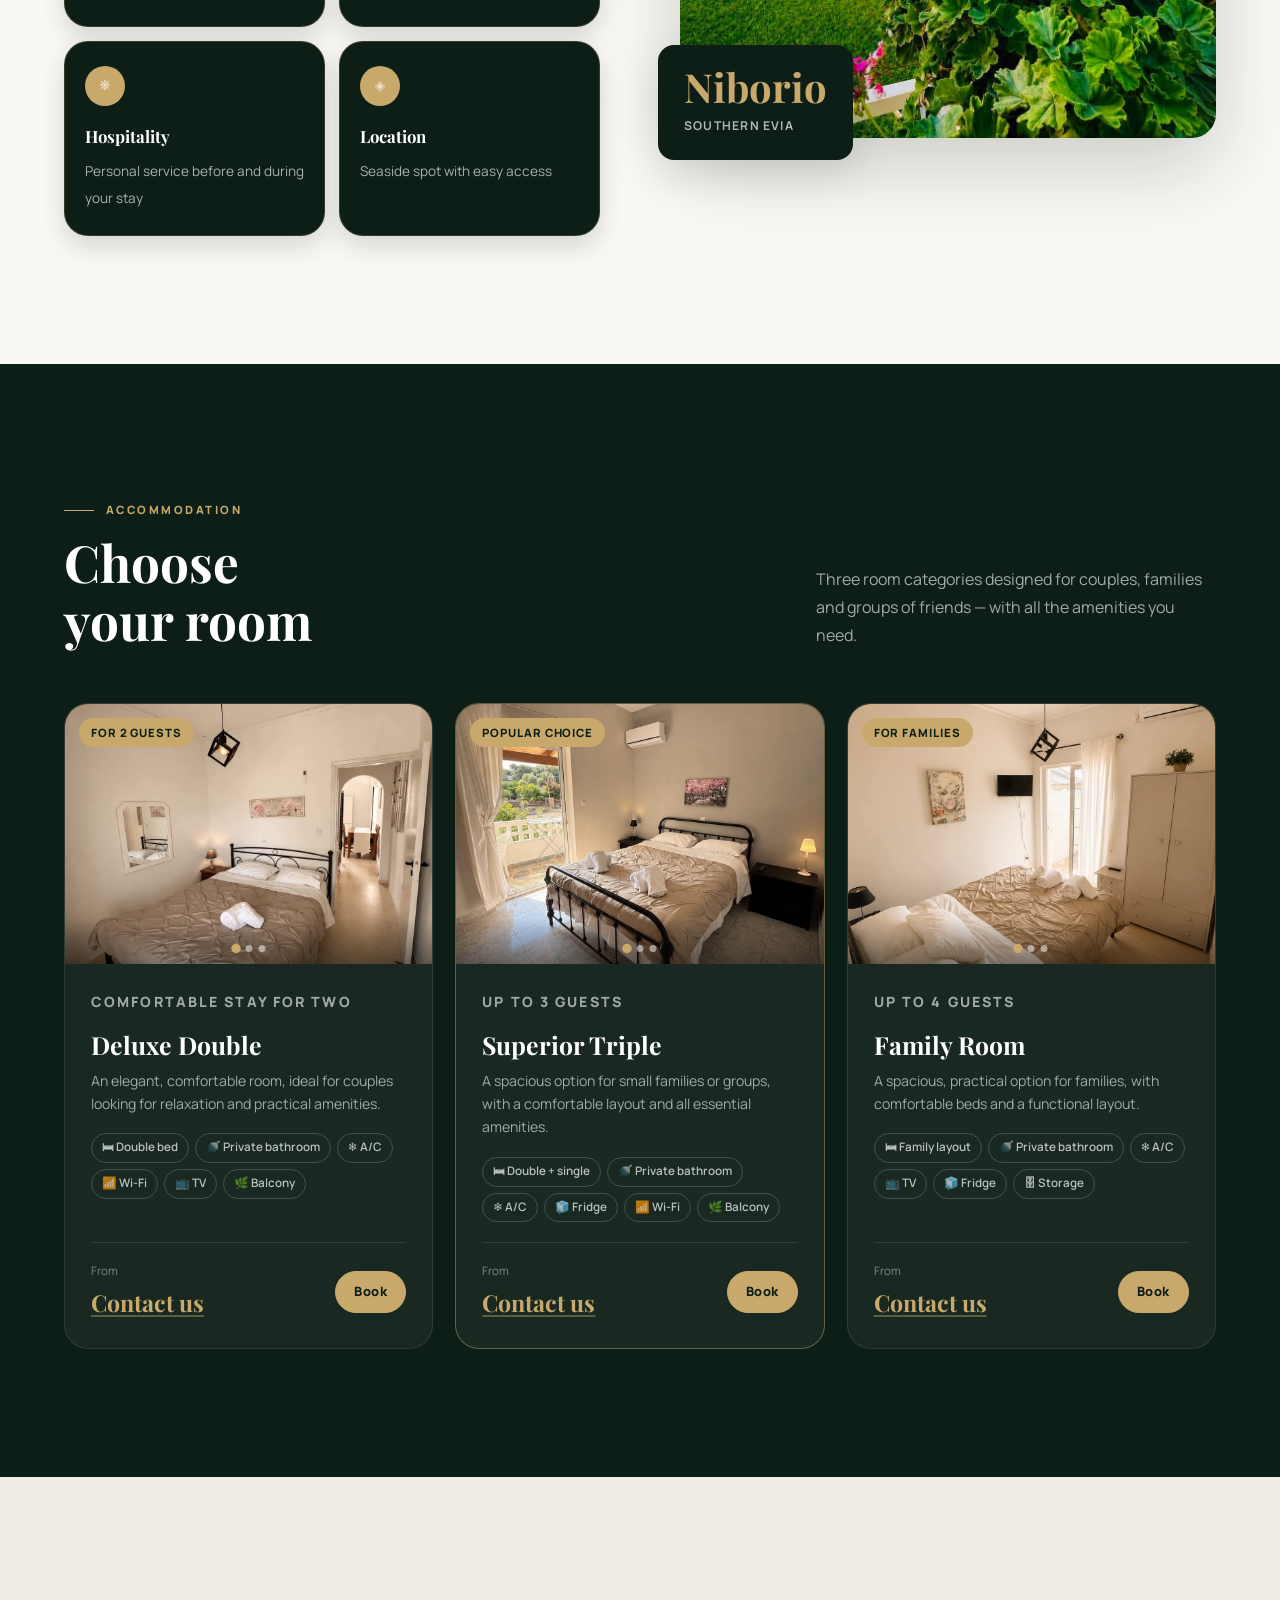
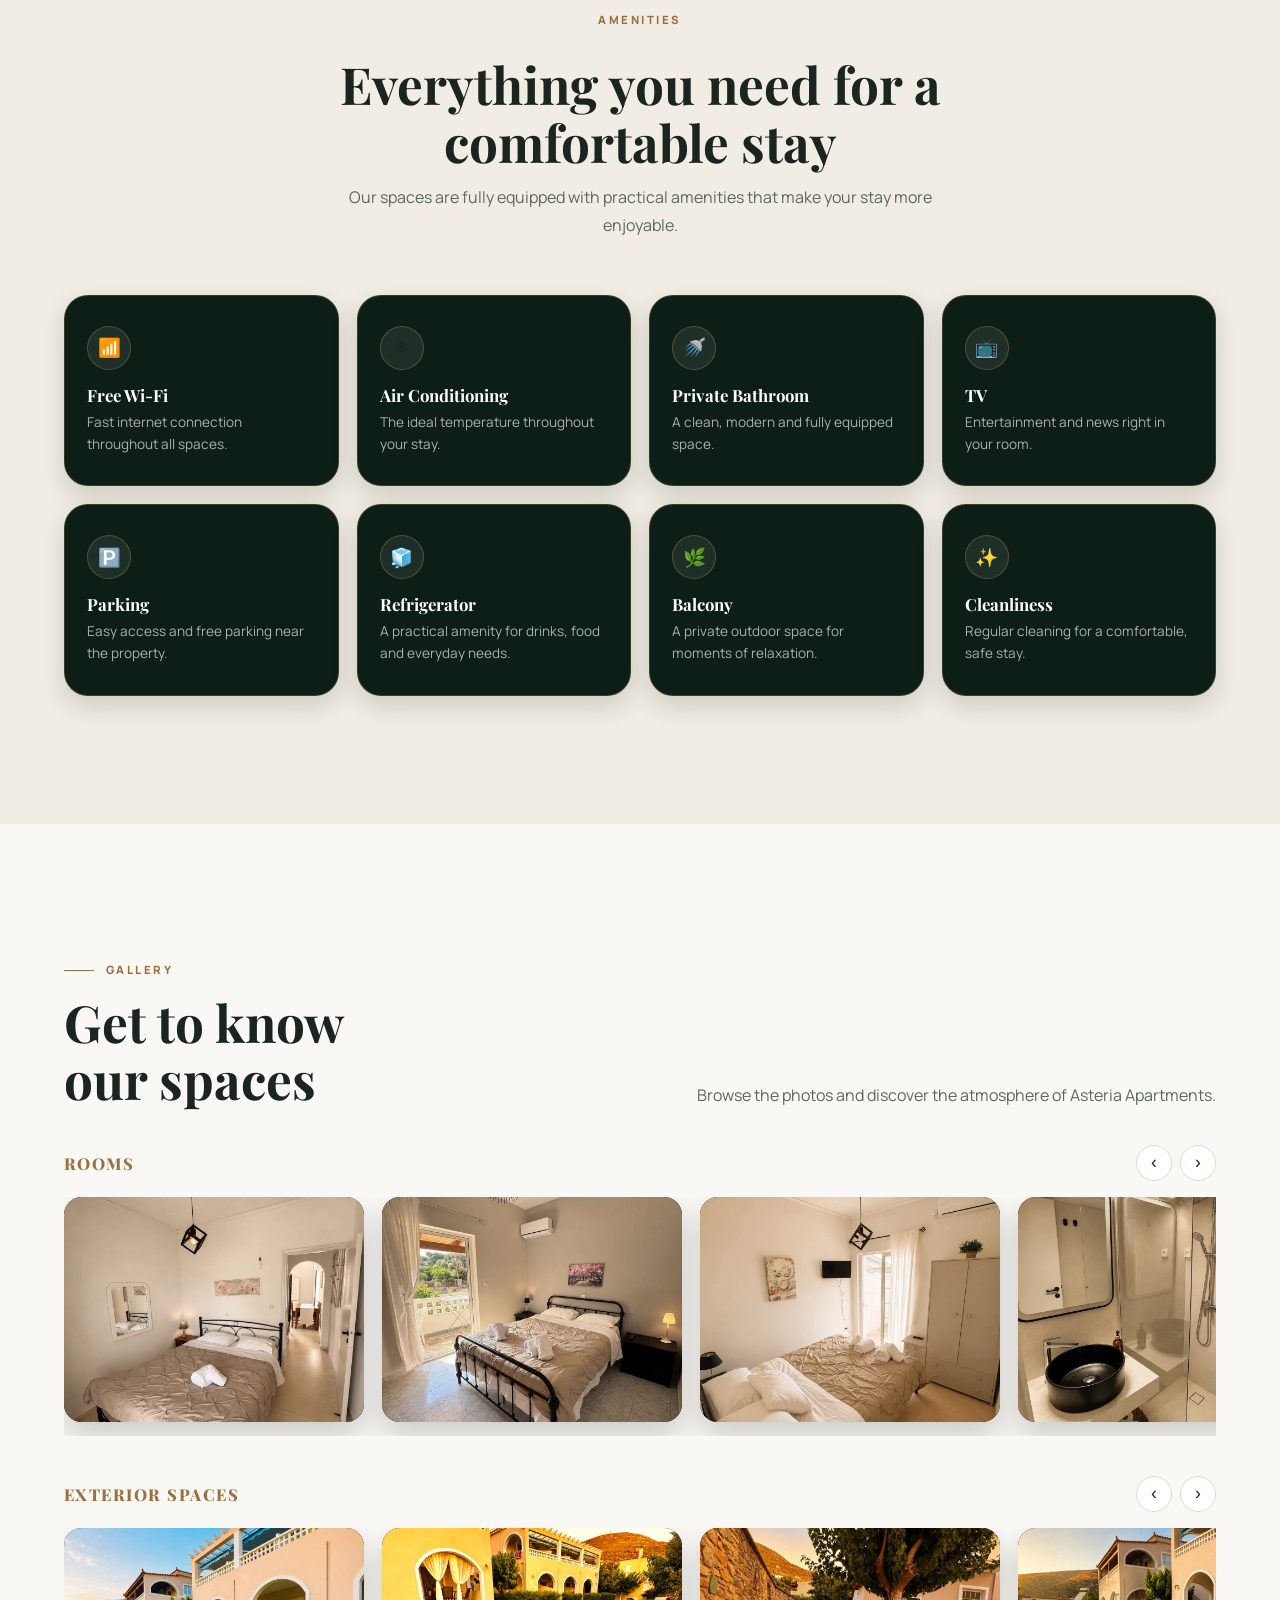
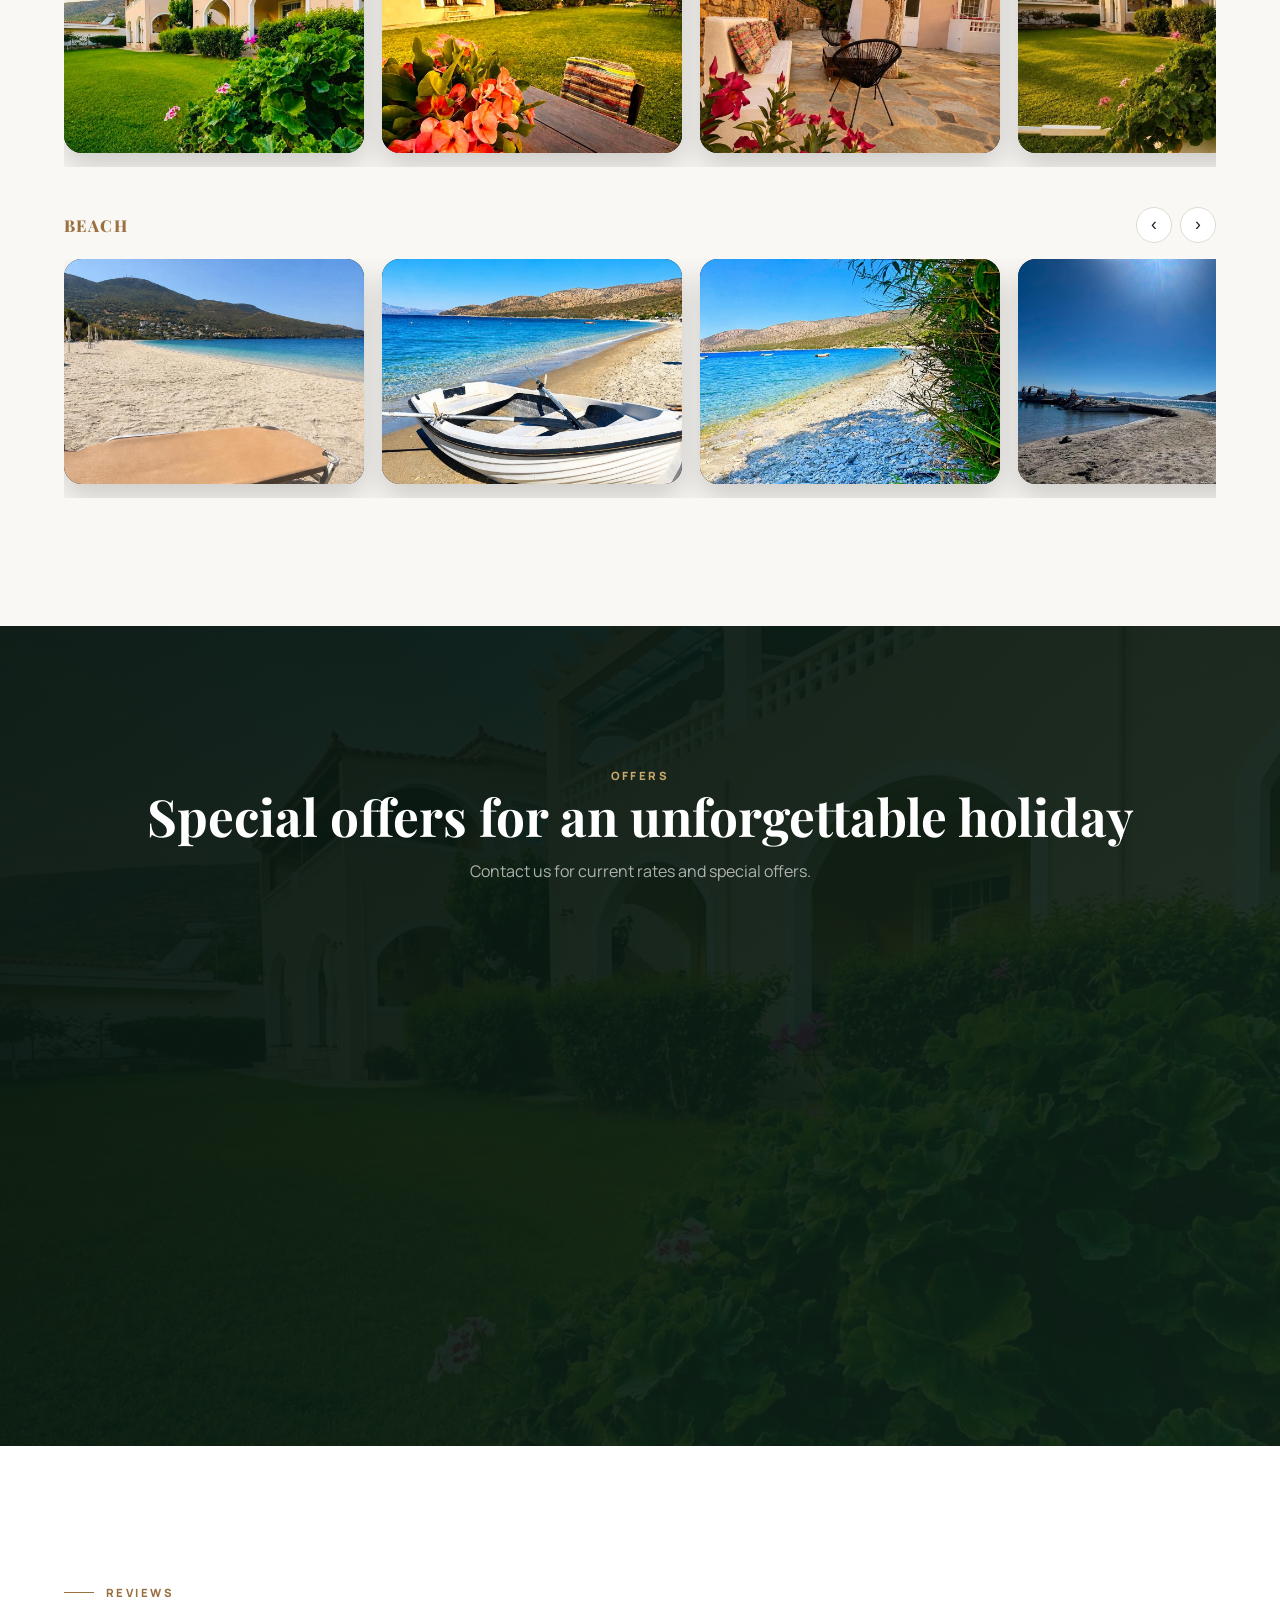
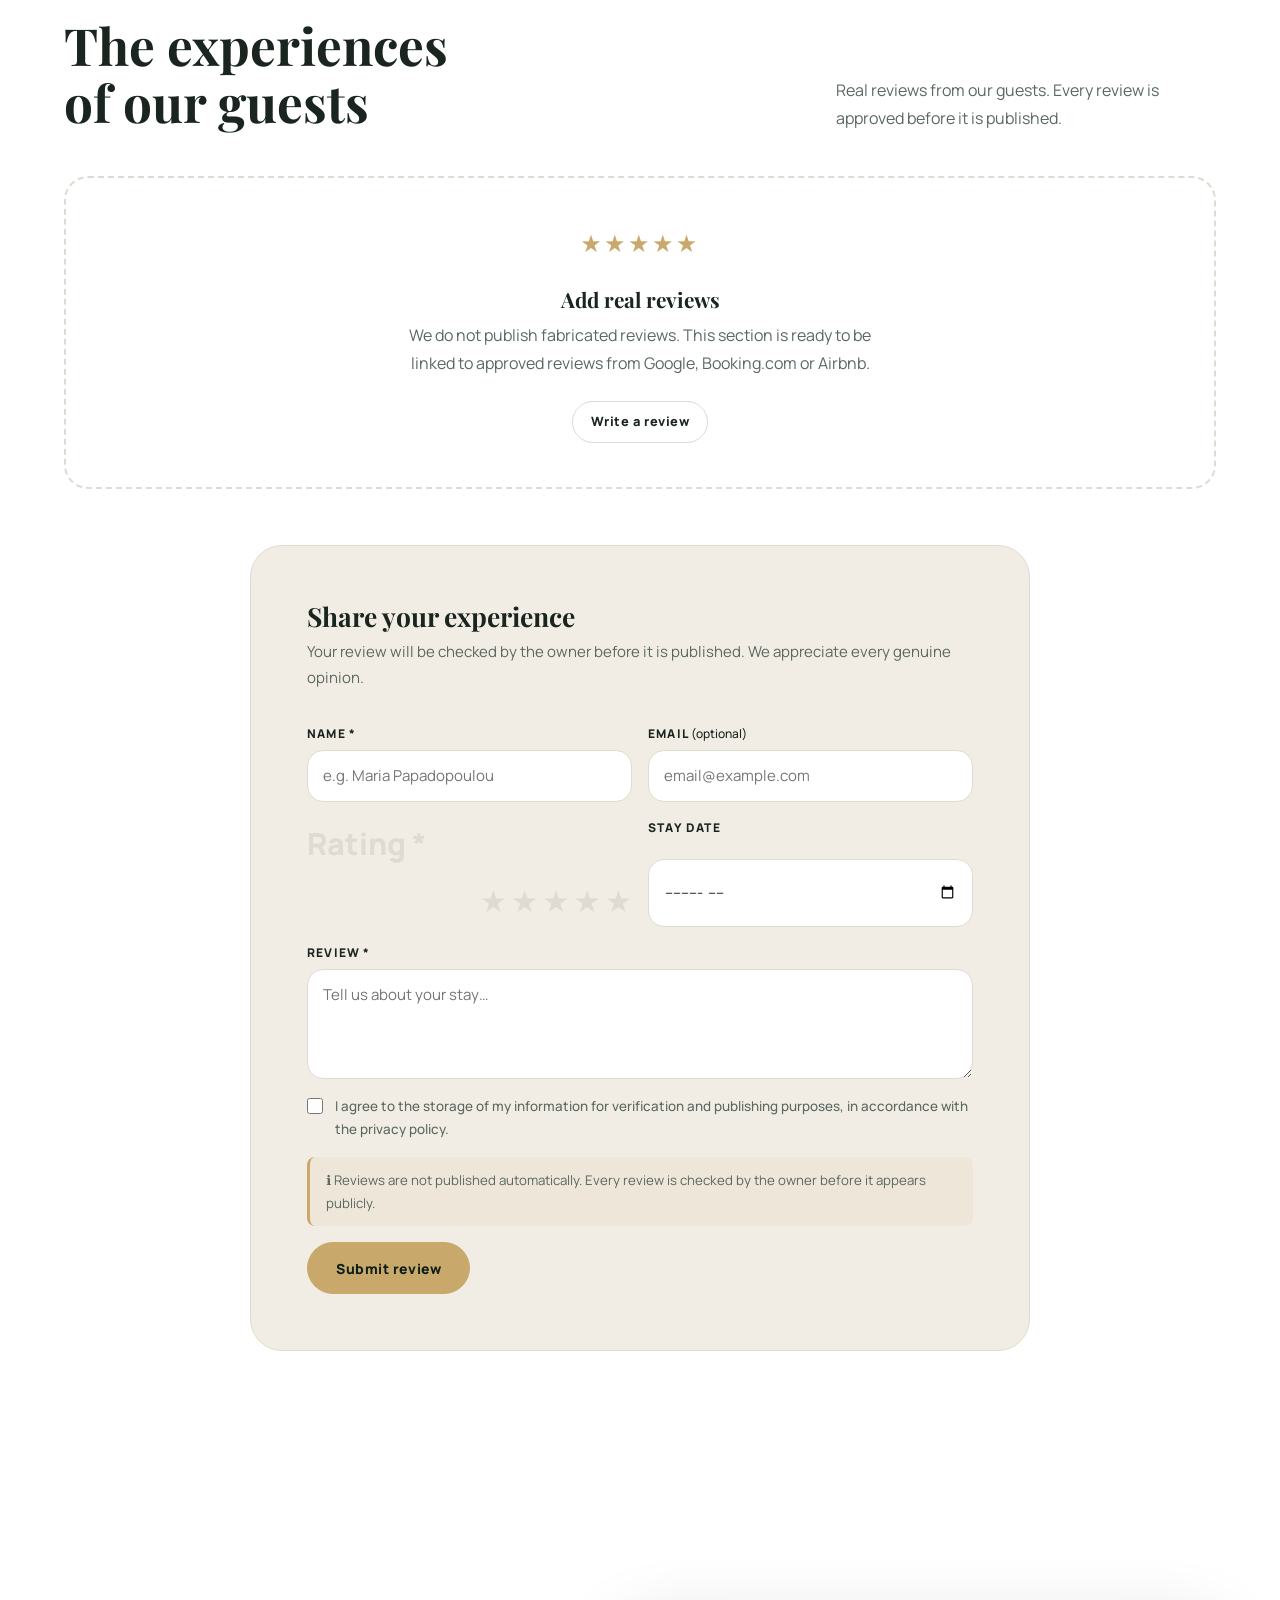
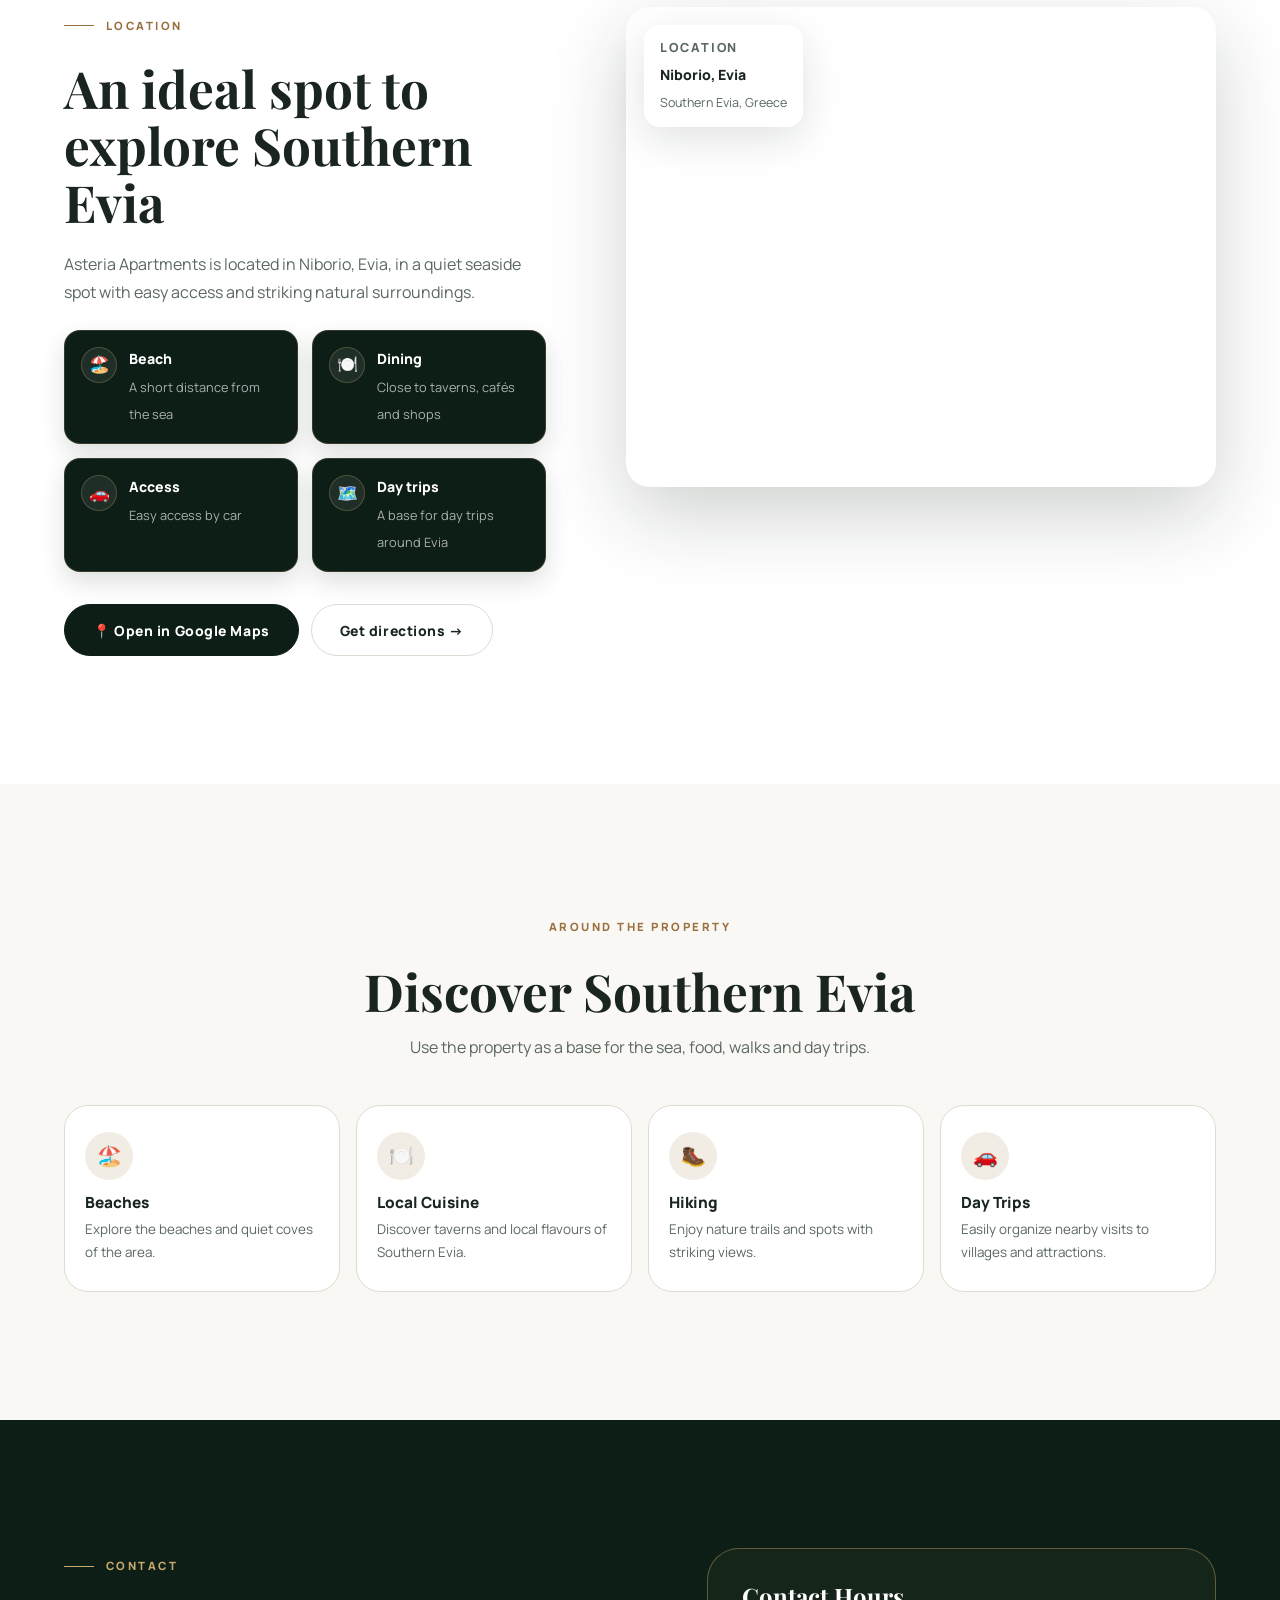
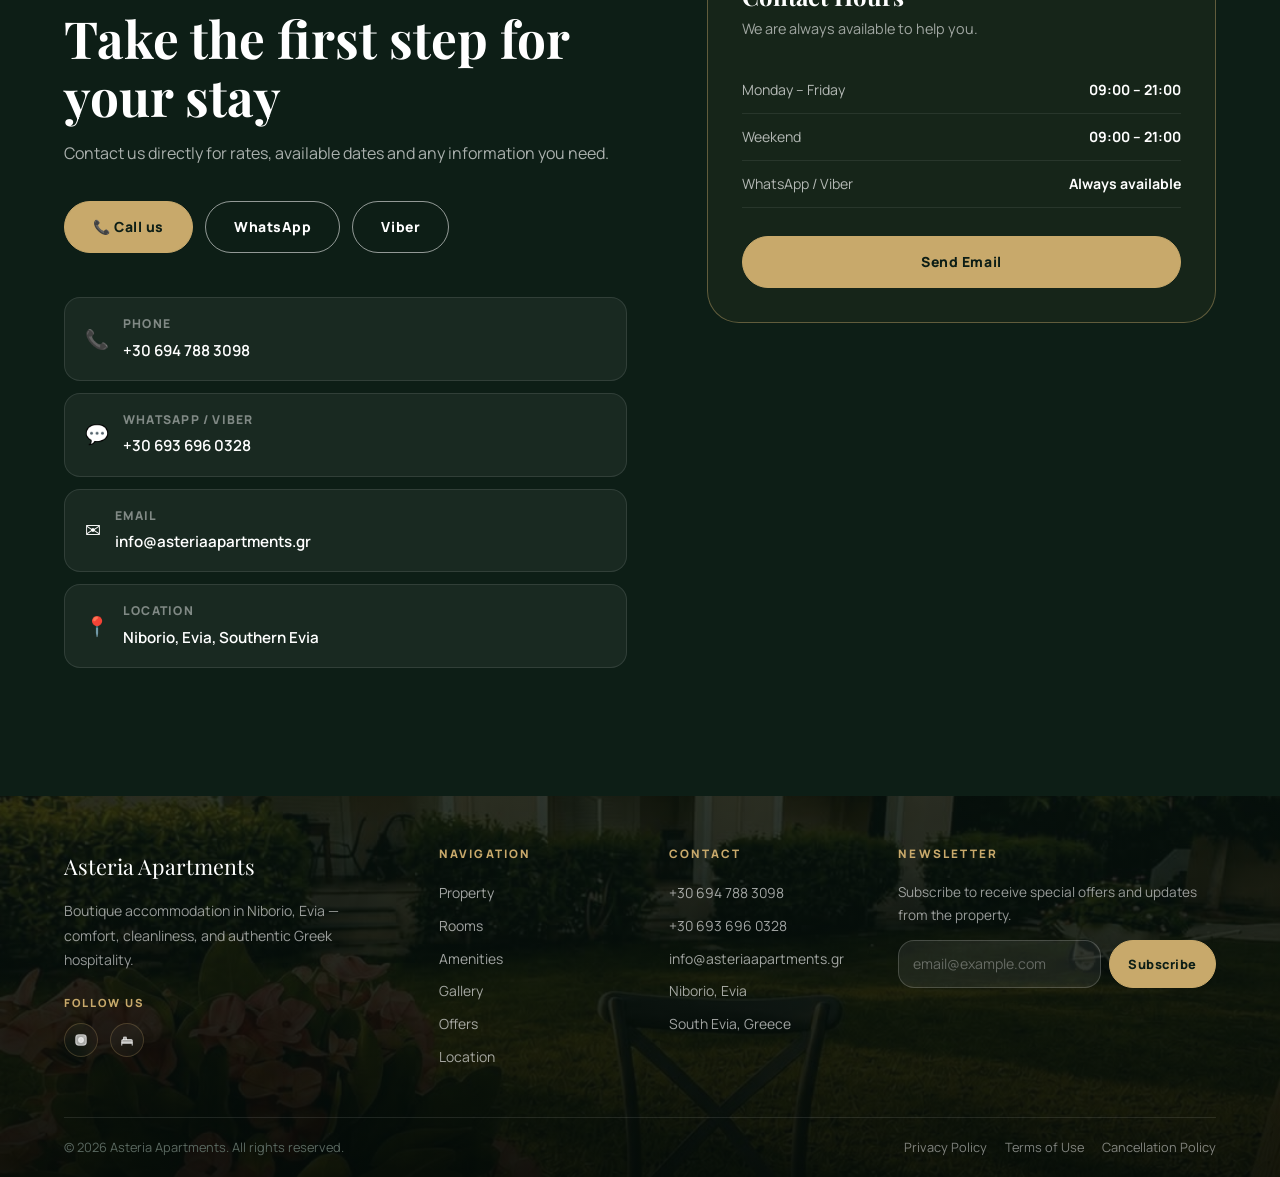
==== commit 05e31d50: "Redesign footer social/booking icon row into a proper "Follow us" block The two circular icons had n" ====
--- a/index.html
+++ b/index.html
@@ -1031,7 +1031,10 @@
           <div class="footer-brand">
             <a href="#home" class="footer-logo">Asteria Apartments</a>
             <p data-i18n="footer.brand">Boutique κατάλυμα στο Νιμπορειό Ευβοίας — άνεση, καθαριότητα και αυθεντική ελληνική φιλοξενία.</p>
-            <nav class="footer-social" aria-label="Κοινωνικά δίκτυα" id="footerSocial" data-i18n="footer.social.aria" data-i18n-attr="aria-label"></nav>
+            <div class="footer-follow">
+              <h4 data-i18n="footer.follow.title">Ακολουθήστε μας</h4>
+              <nav class="footer-social" aria-label="Κοινωνικά δίκτυα" id="footerSocial" data-i18n="footer.social.aria" data-i18n-attr="aria-label"></nav>
+            </div>
           </div>
 
           <nav class="footer-col" data-i18n="footer.nav.aria" data-i18n-attr="aria-label" aria-label="Πλοήγηση">
@@ -1074,9 +1077,6 @@
               >
               <button type="submit" class="btn btn-primary btn-sm" data-i18n="footer.news.btn">Εγγραφή</button>
             </form>
-            <p class="newsletter-notice" data-i18n="footer.news.note">
-              * Η εγγραφή ενεργοποιείται μόλις διαμορφωθεί το backend.
-            </p>
           </div>
 
         </div>
--- a/style.css
+++ b/style.css
@@ -1702,19 +1702,24 @@
 .footer-overlay {
   position: absolute;
   inset: 0;
-  background: rgba(4, 12, 8, 0.95);
+  background: linear-gradient(180deg, rgba(7, 18, 13, 0.82) 0%, rgba(4, 11, 8, 0.93) 100%);
 }
 .footer-inner {
   position: relative;
   z-index: 2;
-  padding: var(--section-pad) 0 0;
+  /* Deliberately NOT var(--section-pad) — the section above the
+     footer already ends with that much bottom padding, so reusing
+     it here stacked into a large empty gap before any real content
+     (read as "something didn't load"). Footer just needs its own
+     modest breathing room. */
+  padding: 52px 0 0;
 }
 
 .footer-grid {
   display: grid;
   grid-template-columns: 1.8fr 1fr 1fr 1.5fr;
-  gap: 56px;
-  padding-bottom: 56px;
+  gap: 48px;
+  padding-bottom: 40px;
   border-bottom: 1px solid rgba(255, 255, 255, 0.1);
 }
 
@@ -1733,23 +1738,43 @@
   margin-bottom: 24px;
 }
 
-.footer-social { display: flex; gap: 10px; }
+.footer-follow h4 {
+  font-family: 'Manrope', sans-serif;
+  font-size: 0.7rem;
+  font-weight: 800;
+  letter-spacing: 0.18em;
+  text-transform: uppercase;
+  color: var(--gold);
+  margin-bottom: 14px;
+}
+.footer-social { display: flex; gap: 12px; }
 .social-link {
   display: grid;
   place-items: center;
-  width: 40px;
-  height: 40px;
-  border: 1px solid rgba(255, 255, 255, 0.2);
+  width: 34px;
+  height: 34px;
+  border: 1px solid rgba(200, 169, 107, 0.25);
   border-radius: 50%;
-  color: rgba(255, 255, 255, 0.75);
-  transition: border-color 0.2s, color 0.2s, background 0.2s, transform 0.2s;
-}
-.social-link svg { width: 18px; height: 18px; fill: currentColor; }
-.social-link:hover {
+  background: rgba(255, 255, 255, 0.03);
+  backdrop-filter: blur(6px);
+  -webkit-backdrop-filter: blur(6px);
+  color: rgba(255, 255, 255, 0.62);
+  transition:
+    border-color 0.25s var(--ease),
+    color 0.25s var(--ease),
+    background 0.25s var(--ease),
+    transform 0.25s var(--ease),
+    box-shadow 0.25s var(--ease);
+}
+.social-link svg { width: 14px; height: 14px; fill: currentColor; }
+.social-link:hover,
+.social-link:focus-visible {
   border-color: var(--gold);
   color: var(--gold);
-  background: rgba(200, 169, 107, 0.1);
-  transform: translateY(-2px);
+  background: rgba(200, 169, 107, 0.12);
+  transform: scale(1.08);
+  box-shadow: 0 0 14px rgba(200, 169, 107, 0.32);
+  outline: none;
 }
 
 .footer-col h4 {
@@ -1803,7 +1828,7 @@
   align-items: center;
   justify-content: space-between;
   gap: 20px;
-  padding: 22px 0;
+  padding: 18px 0;
   color: rgba(255, 255, 255, 0.38);
   font-size: 0.8rem;
 }
@@ -2125,8 +2150,9 @@
 
   .nearby-grid { grid-template-columns: 1fr; }
 
-  .footer-grid { grid-template-columns: 1fr; }
-  .footer-bottom { flex-direction: column; text-align: center; }
+  .footer-inner { padding-top: 40px; }
+  .footer-grid { grid-template-columns: 1fr; gap: 32px; padding-bottom: 28px; }
+  .footer-bottom { flex-direction: column; text-align: center; padding: 16px 0; }
   .footer-legal { justify-content: center; }
 
   .contact-actions { flex-direction: column; }
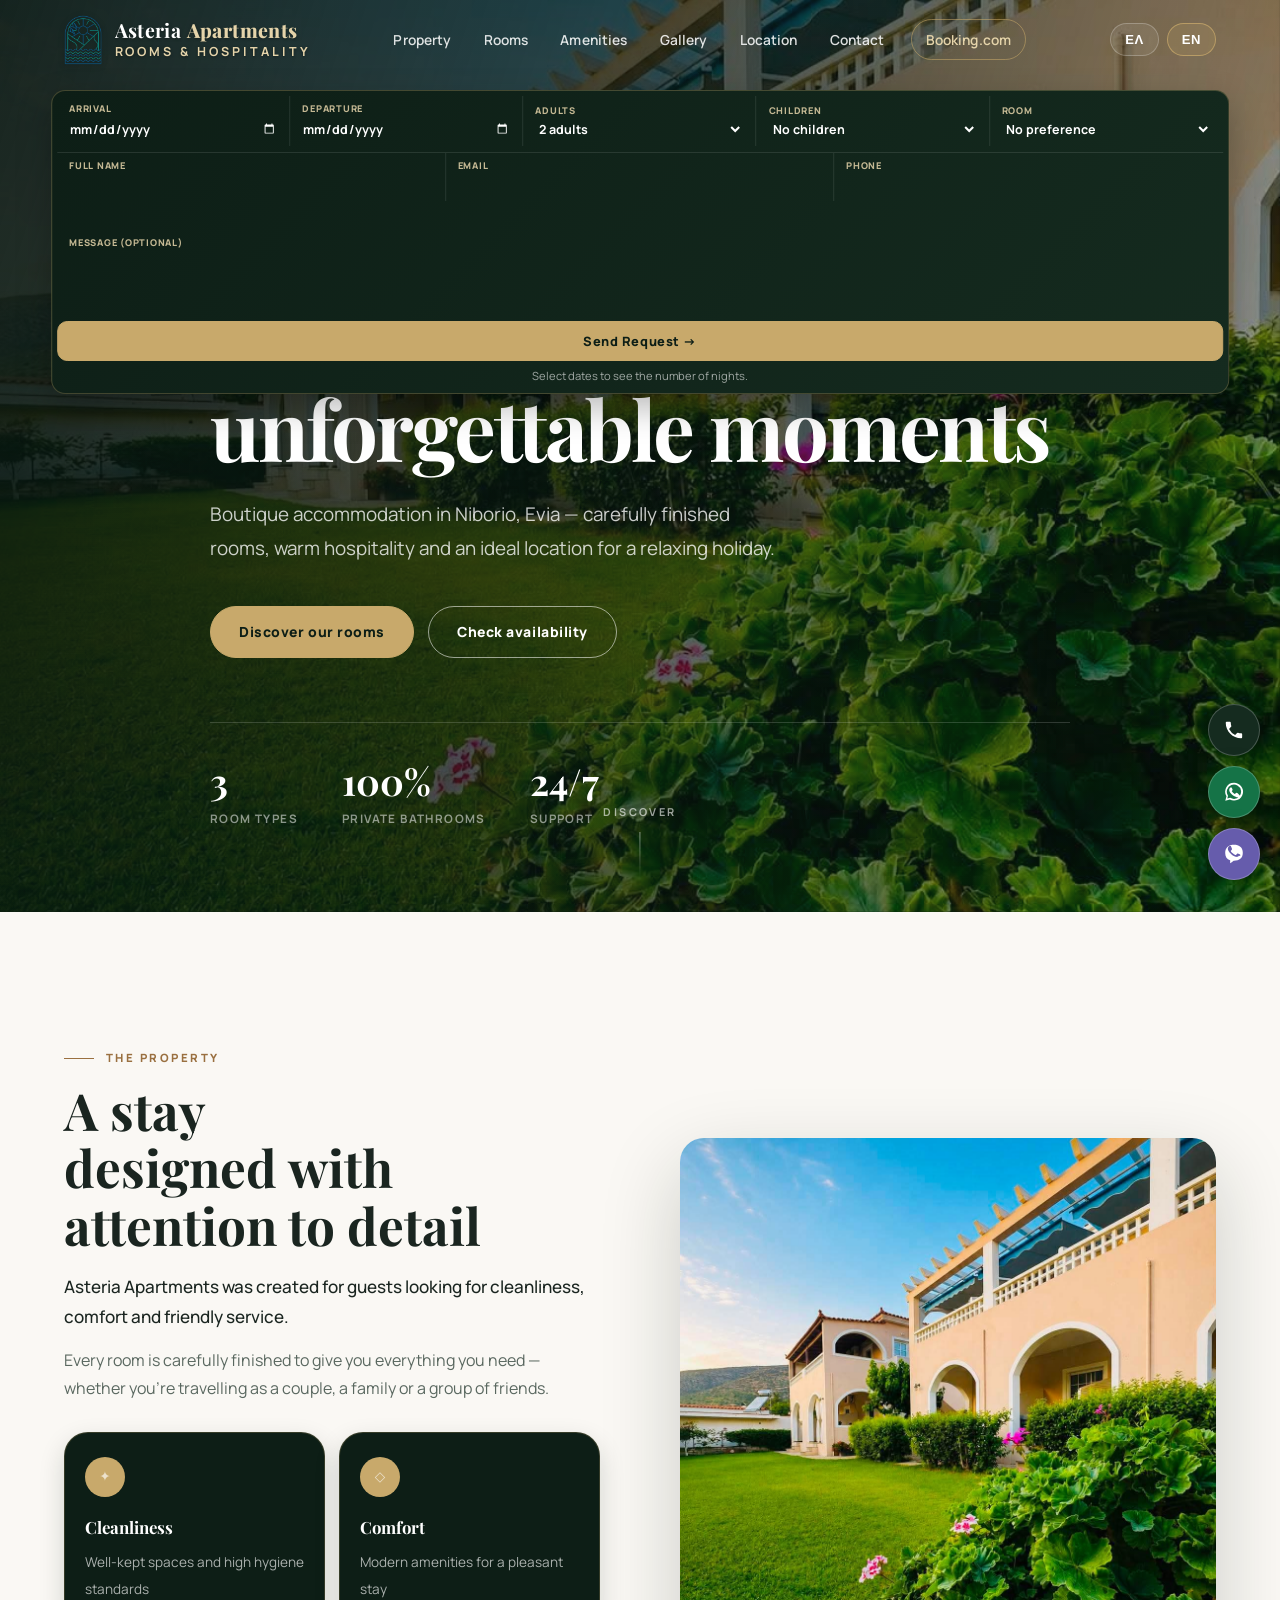
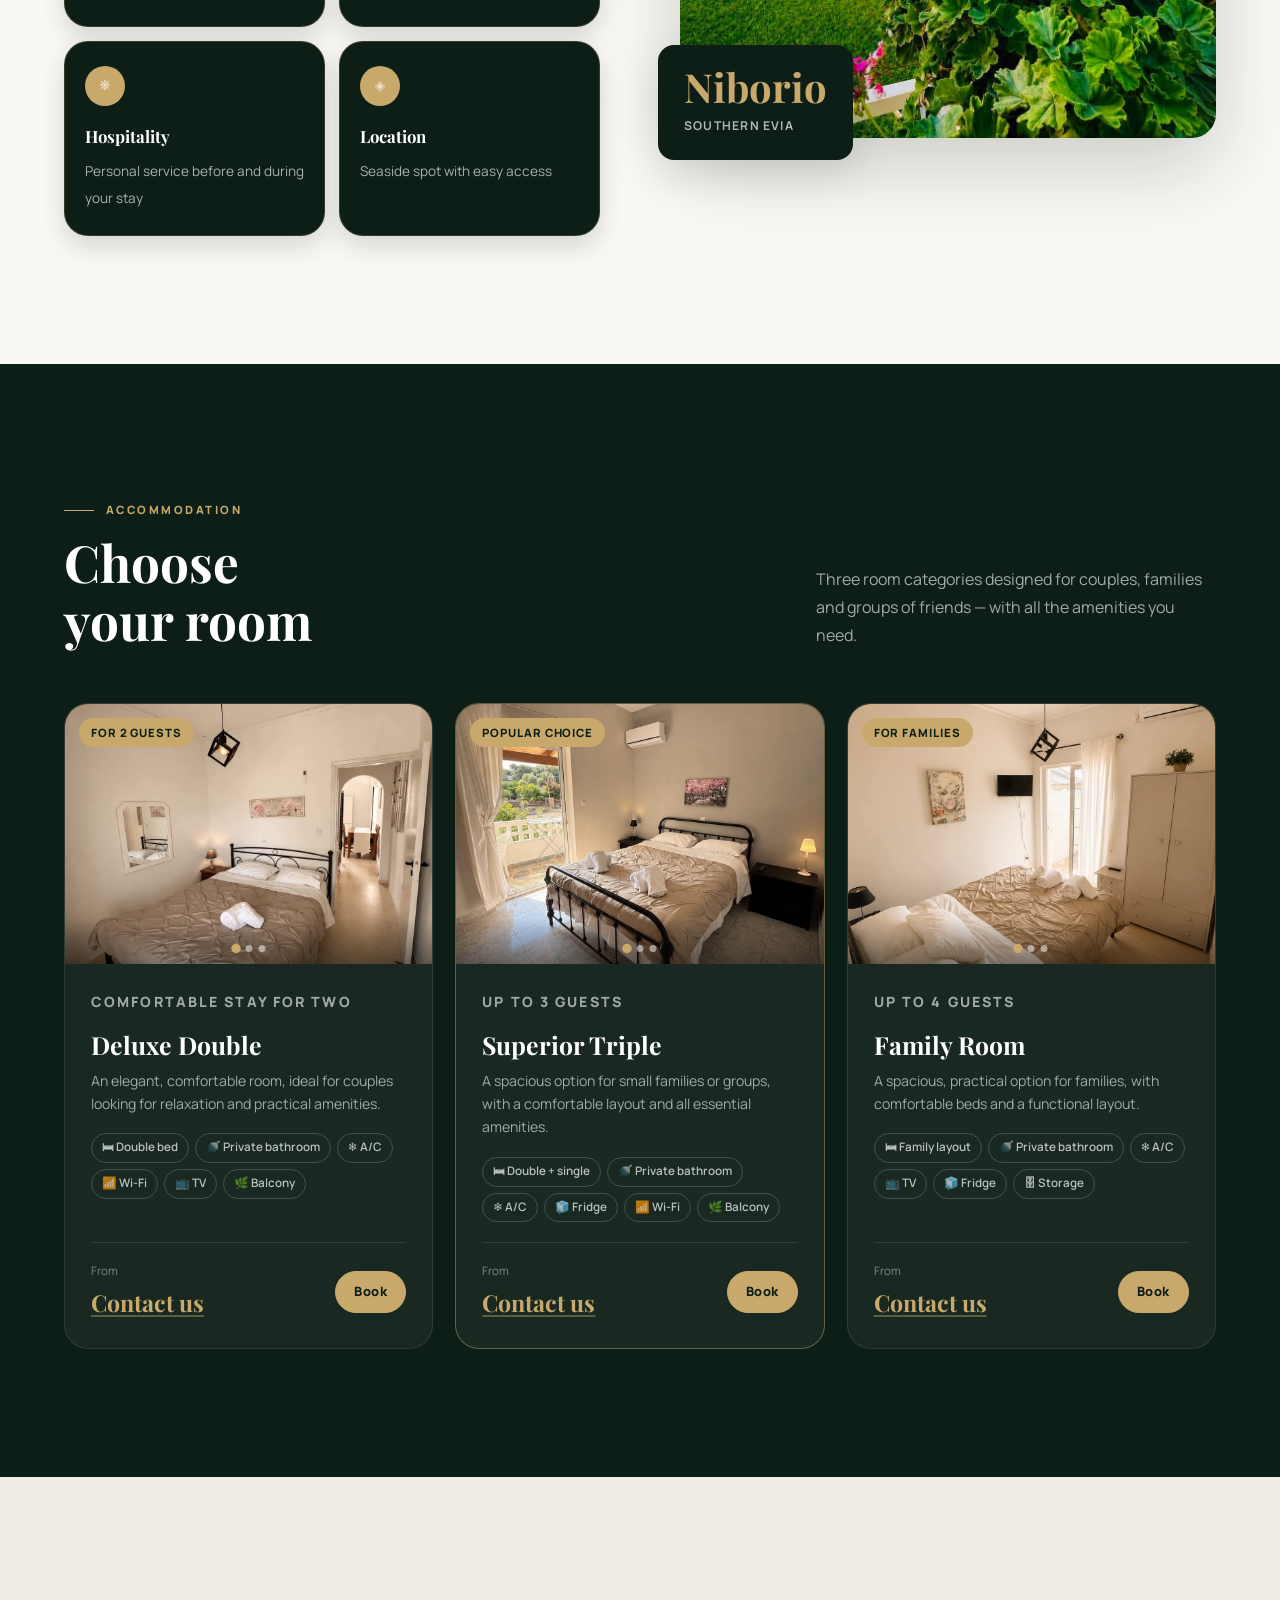
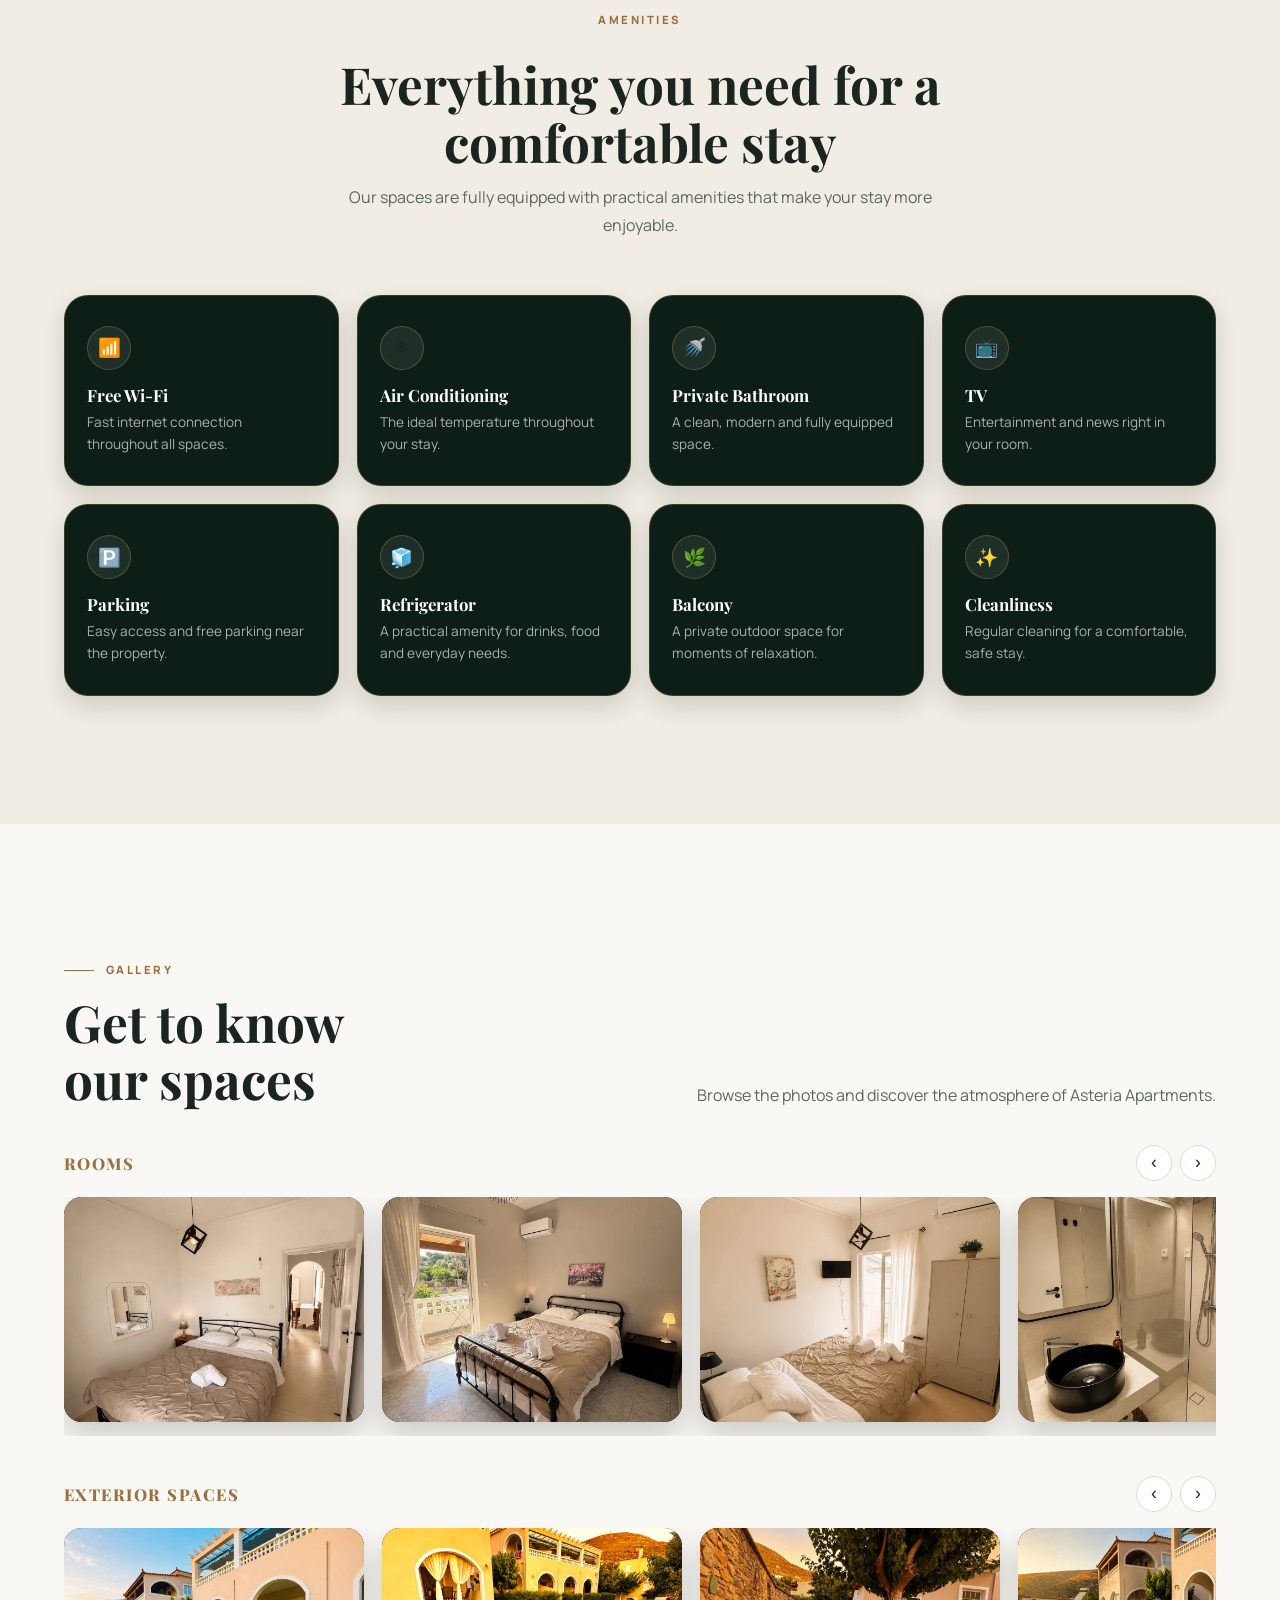
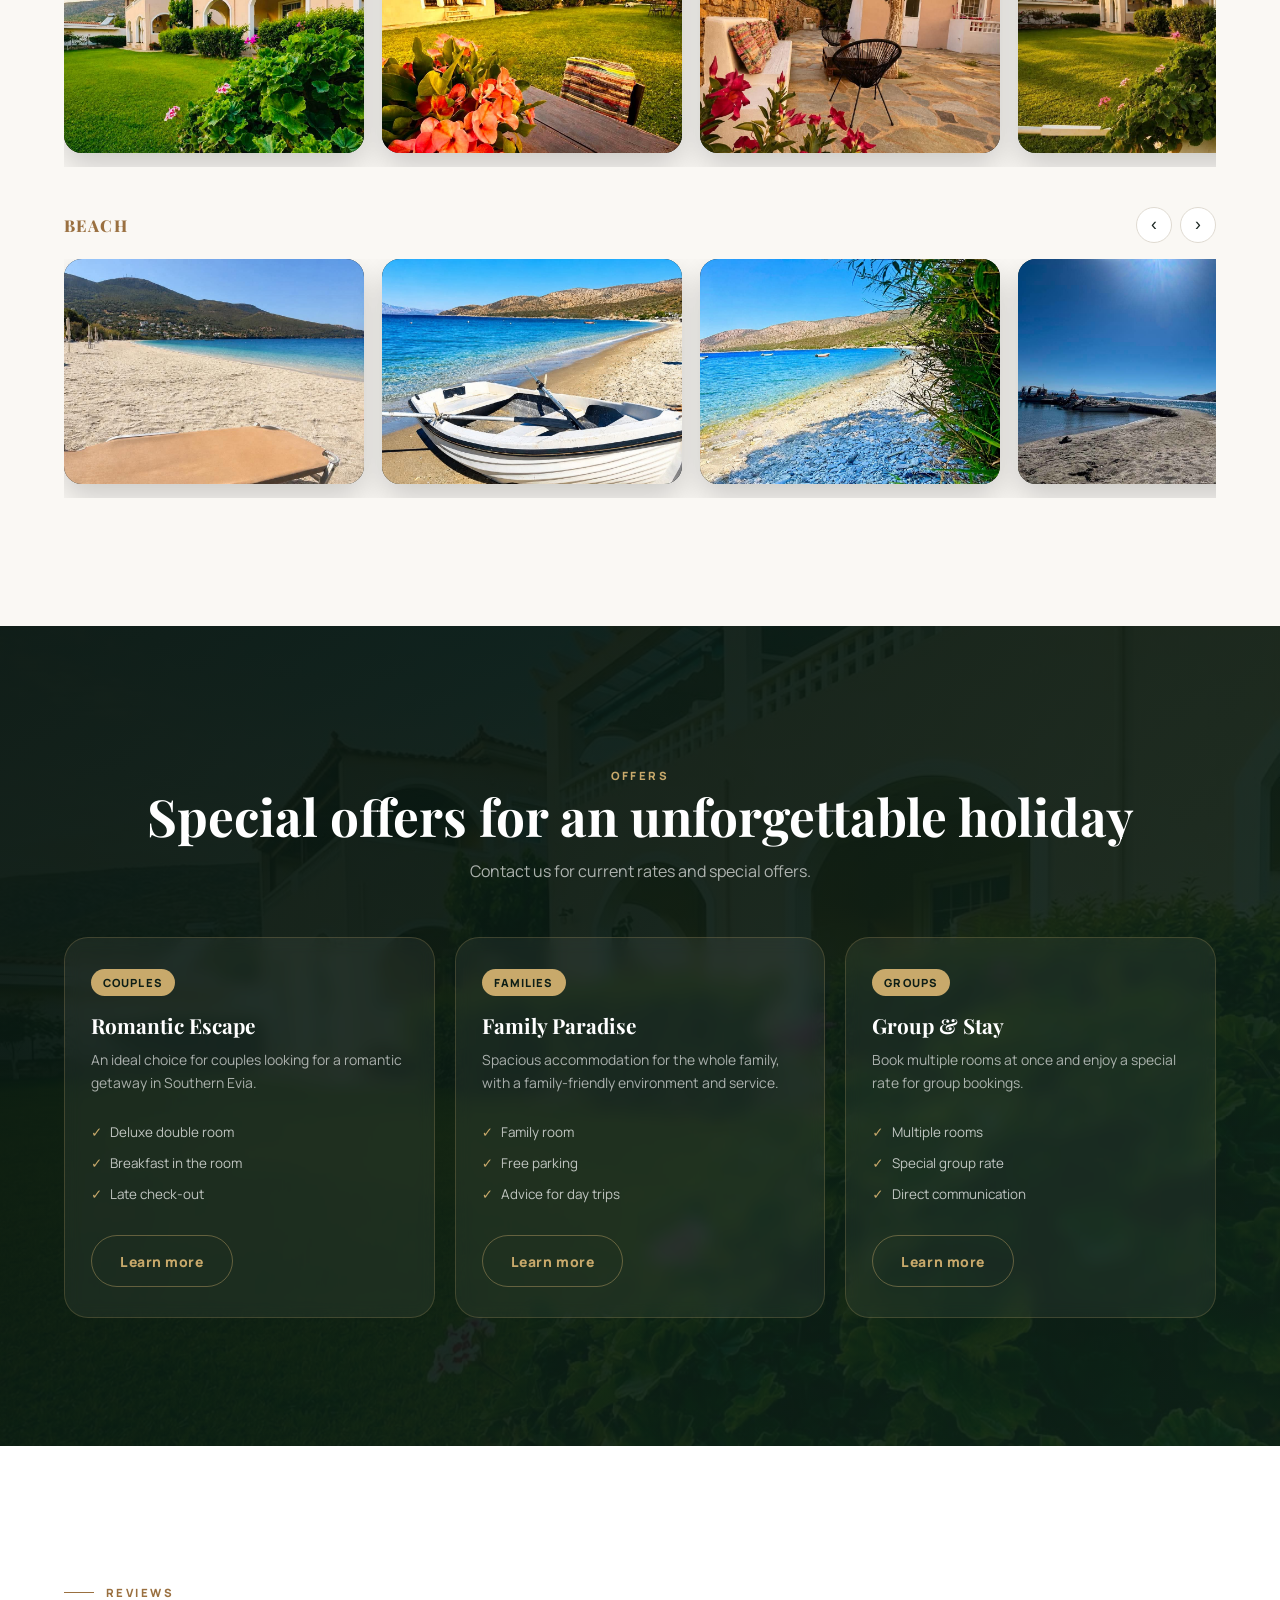
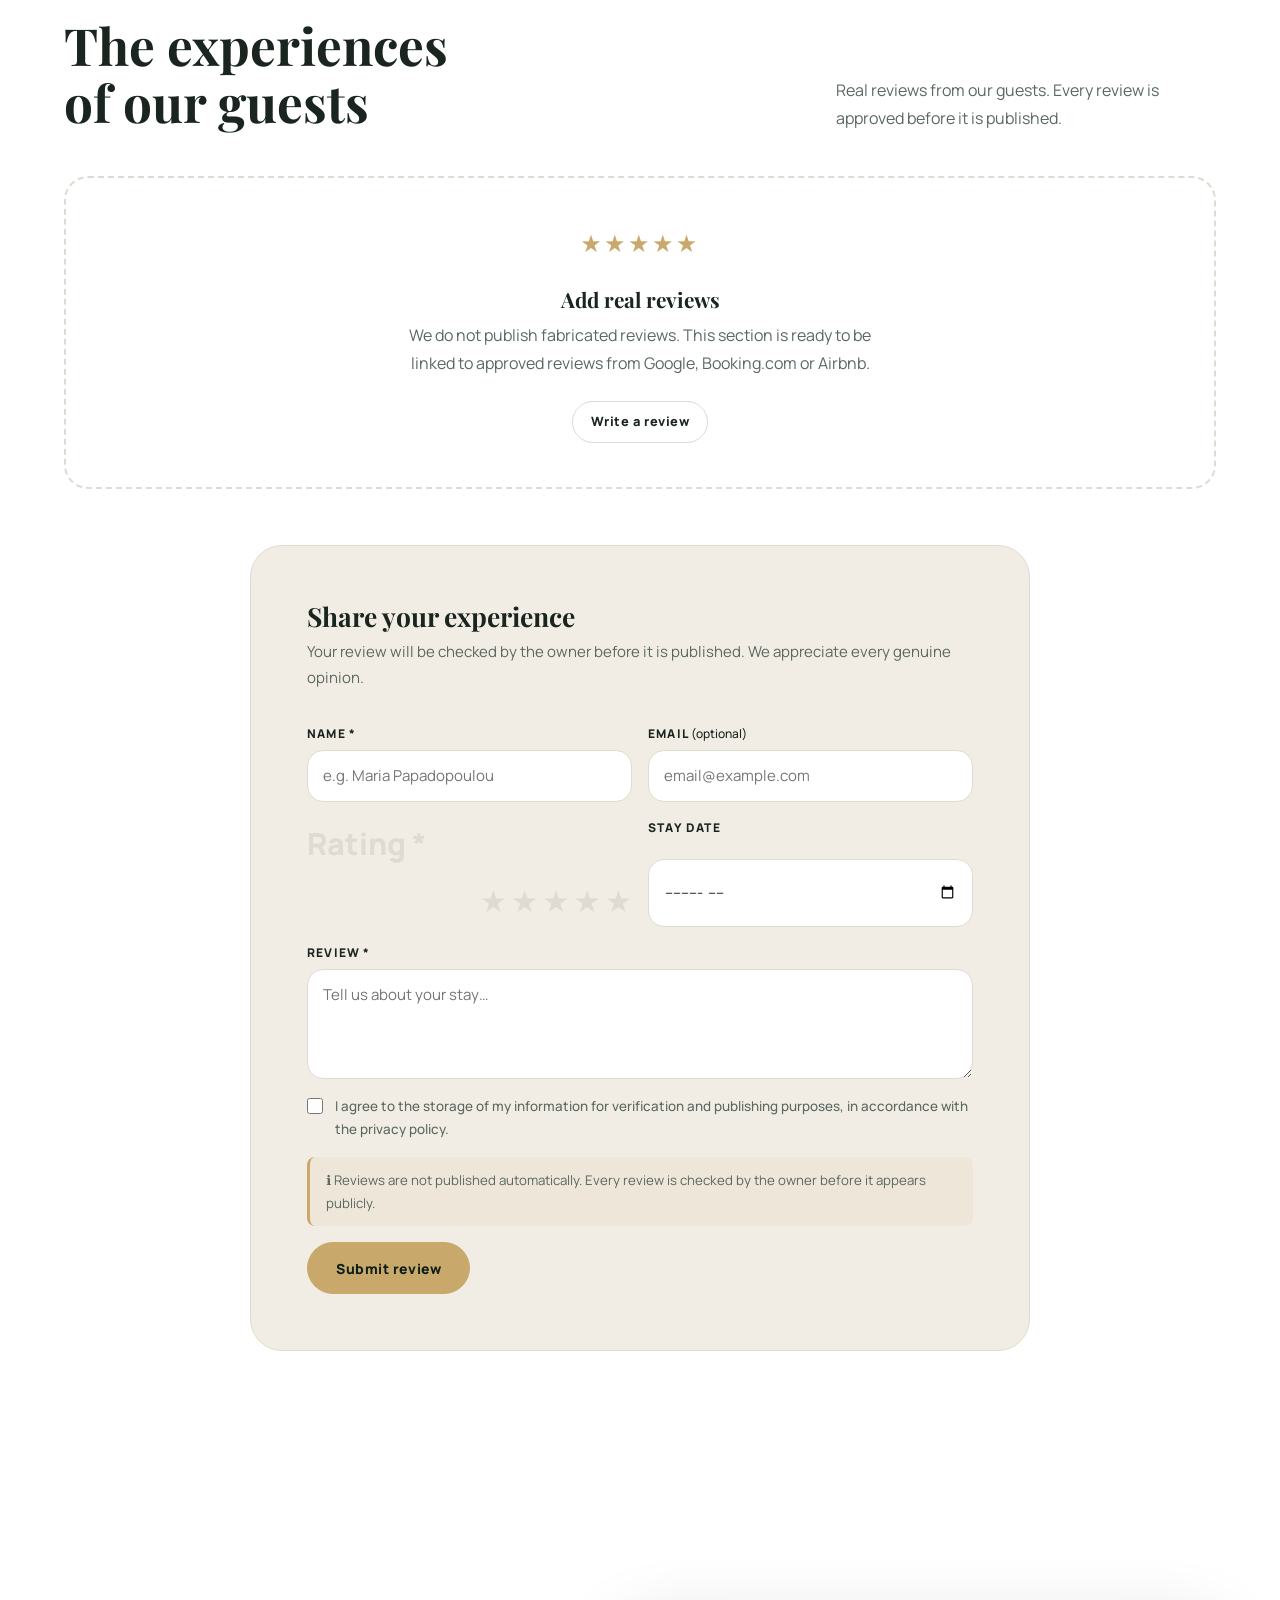
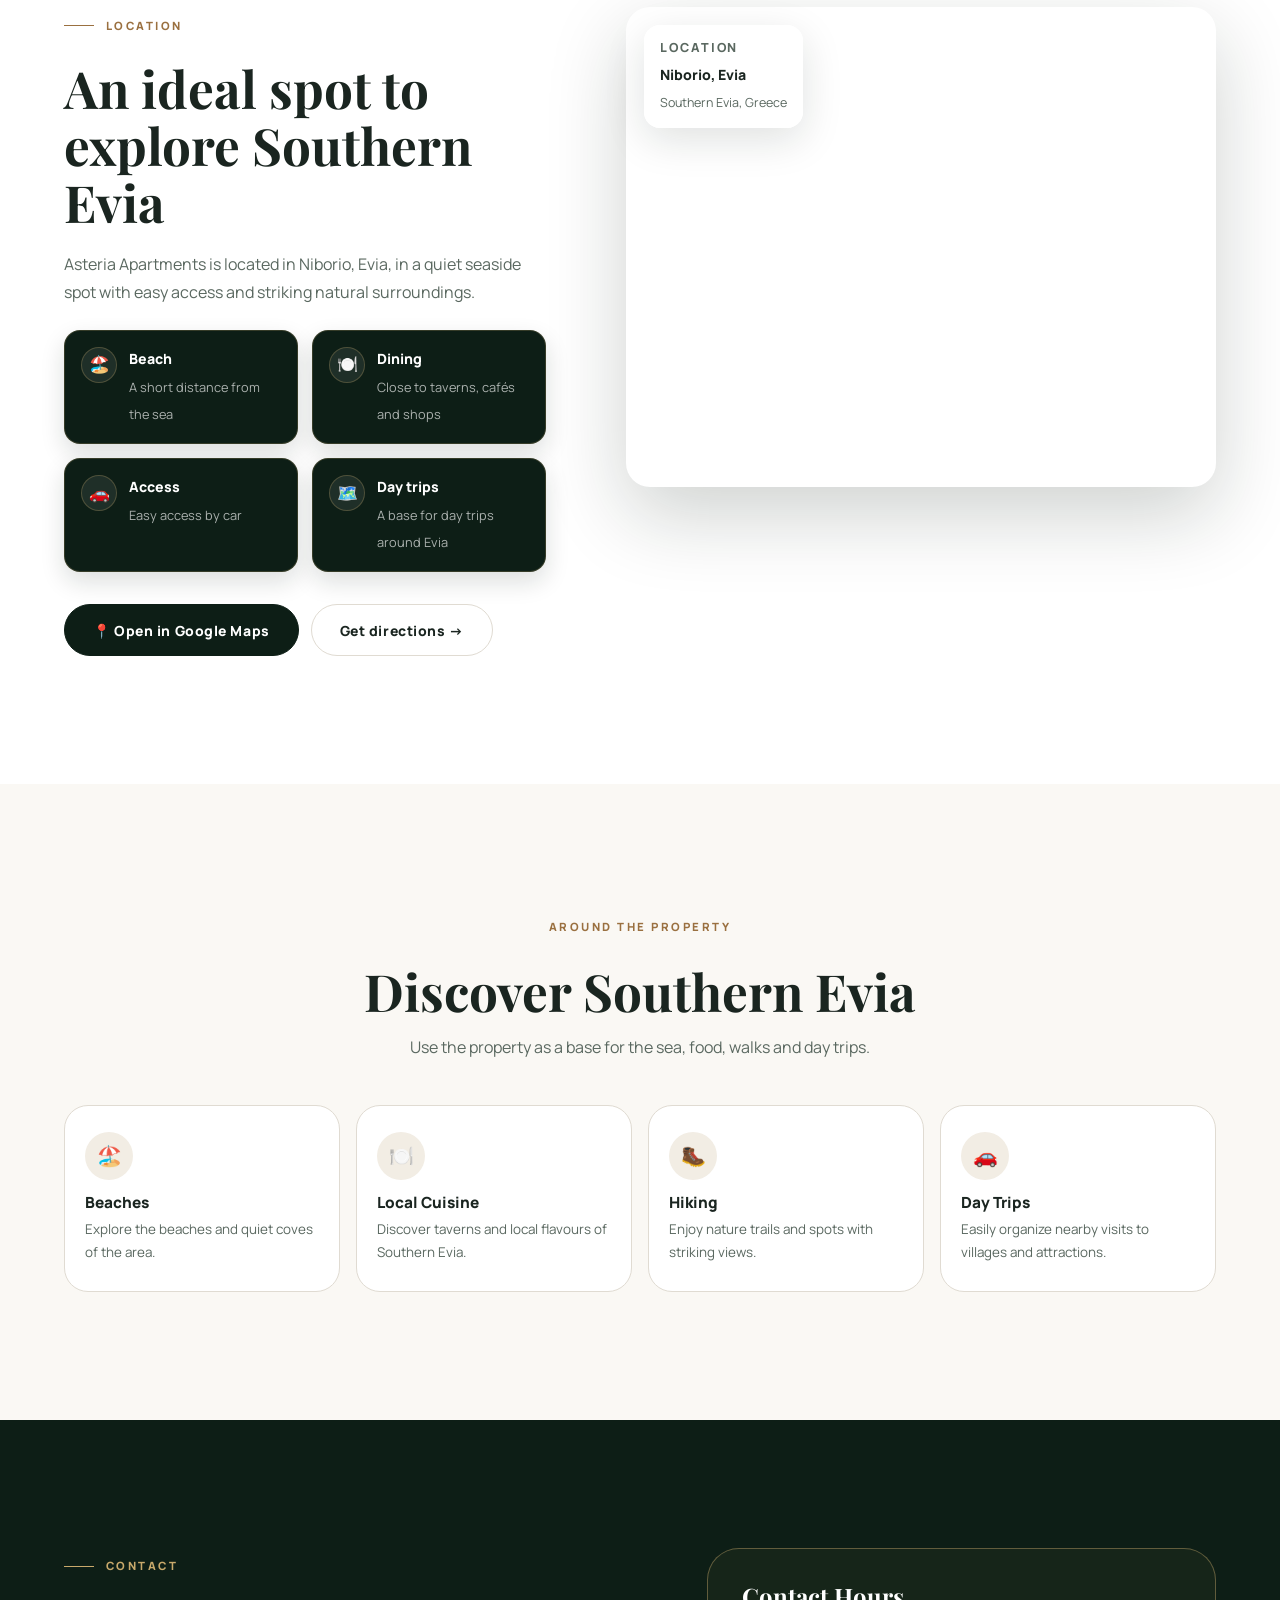
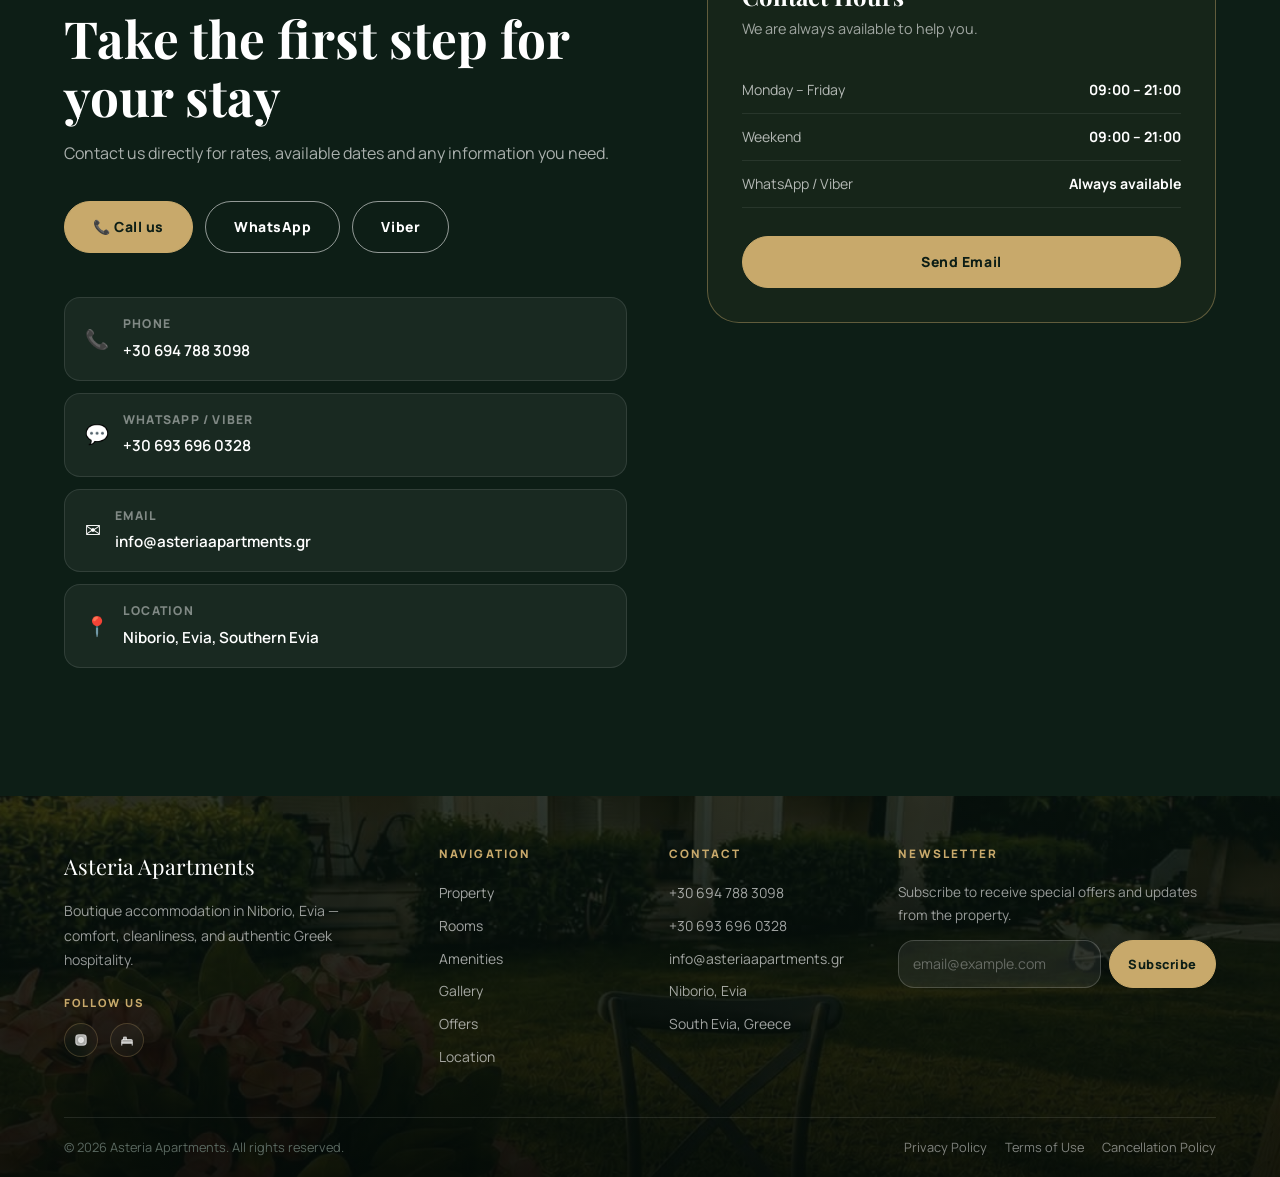
==== commit 63307d36: "Replace WhatsApp booking submission with real email via API The booking form's "Αποστολή αιτήματος" " ====
--- a/index.html
+++ b/index.html
@@ -222,7 +222,28 @@
             </select>
           </label>
         </div>
-        <button type="submit" class="btn btn-primary sticky-booking-submit" data-i18n="booking.submit">
+
+        <div class="sticky-booking-fields sticky-booking-contact-fields">
+          <label class="sticky-booking-field">
+            <span data-i18n="booking.name">Ονοματεπώνυμο</span>
+            <input type="text" id="guestName" name="name" required autocomplete="name" data-i18n="booking.nameAria" data-i18n-attr="aria-label" aria-label="Ονοματεπώνυμο">
+          </label>
+          <label class="sticky-booking-field">
+            <span data-i18n="booking.email">Email</span>
+            <input type="email" id="guestEmail" name="email" required autocomplete="email" data-i18n="booking.emailAria" data-i18n-attr="aria-label" aria-label="Email">
+          </label>
+          <label class="sticky-booking-field">
+            <span data-i18n="booking.phone">Τηλέφωνο</span>
+            <input type="tel" id="guestPhone" name="phone" required autocomplete="tel" data-i18n="booking.phoneAria" data-i18n-attr="aria-label" aria-label="Τηλέφωνο">
+          </label>
+        </div>
+
+        <label class="sticky-booking-field sticky-booking-message">
+          <span data-i18n="booking.message">Μήνυμα (προαιρετικό)</span>
+          <textarea id="guestMessage" name="message" rows="2" data-i18n="booking.messageAria" data-i18n-attr="aria-label" aria-label="Μήνυμα ή παρατηρήσεις"></textarea>
+        </label>
+
+        <button type="submit" class="btn btn-primary sticky-booking-submit" id="bookingSubmit" data-i18n="booking.submit">
           Αποστολή αιτήματος →
         </button>
       </form>
@@ -1374,6 +1395,14 @@
         "booking.room": "Δωμάτιο",
         "booking.roomAria": "Τύπος δωματίου",
         "booking.room.none": "Χωρίς προτίμηση",
+        "booking.name": "Ονοματεπώνυμο",
+        "booking.nameAria": "Ονοματεπώνυμο",
+        "booking.email": "Email",
+        "booking.emailAria": "Email",
+        "booking.phone": "Τηλέφωνο",
+        "booking.phoneAria": "Τηλέφωνο",
+        "booking.message": "Μήνυμα (προαιρετικό)",
+        "booking.messageAria": "Μήνυμα ή παρατηρήσεις",
         "booking.submit": "Αποστολή αιτήματος →",
         "booking.summaryDefault": "Επιλέξτε ημερομηνίες για να εμφανιστούν οι διανυκτερεύσεις.",
         "location.kicker": "Τοποθεσία",
@@ -1640,6 +1669,14 @@
         "booking.room": "Room",
         "booking.roomAria": "Room type",
         "booking.room.none": "No preference",
+        "booking.name": "Full name",
+        "booking.nameAria": "Full name",
+        "booking.email": "Email",
+        "booking.emailAria": "Email",
+        "booking.phone": "Phone",
+        "booking.phoneAria": "Phone",
+        "booking.message": "Message (optional)",
+        "booking.messageAria": "Message or notes",
         "booking.submit": "Send Request →",
         "booking.summaryDefault": "Select dates to see the number of nights.",
         "location.kicker": "Location",
--- a/style.css
+++ b/style.css
@@ -1387,14 +1387,14 @@
 
 .sticky-booking-form {
   display: flex;
-  align-items: stretch;
+  flex-direction: column;
   gap: 6px;
   padding: 5px;
 }
 
 .sticky-booking-fields {
   display: flex;
-  flex: 1;
+  flex: 0 0 auto;
   min-width: 0;
   overflow-x: auto;
   scrollbar-width: none;
@@ -1423,7 +1423,8 @@
 }
 
 .sticky-booking-field input,
-.sticky-booking-field select {
+.sticky-booking-field select,
+.sticky-booking-field textarea {
   width: 100%;
   border: 0;
   padding: 0;
@@ -1432,24 +1433,45 @@
   font: inherit;
   font-size: 0.78rem;
   font-weight: 700;
-  cursor: pointer;
-}
+}
+.sticky-booking-field select { cursor: pointer; }
 .sticky-booking-field input:focus,
-.sticky-booking-field select:focus { outline: none; }
+.sticky-booking-field select:focus,
+.sticky-booking-field textarea:focus { outline: none; }
 .sticky-booking-field input::-webkit-calendar-picker-indicator {
   filter: invert(1) brightness(1.7);
   cursor: pointer;
 }
 .sticky-booking-field select option { background: var(--forest); color: var(--white); }
+.sticky-booking-field input::placeholder,
+.sticky-booking-field textarea::placeholder { color: rgba(255, 255, 255, 0.35); }
+
+/* Contact-details row (name/email/phone) reuses the same field
+   component as the dates/guests row above it. */
+.sticky-booking-contact-fields { border-top: 1px solid rgba(255, 255, 255, 0.1); }
+
+.sticky-booking-message {
+  border-right: 0;
+  padding: 6px 12px;
+}
+.sticky-booking-message textarea {
+  resize: none;
+  font-weight: 500;
+  line-height: 1.4;
+}
 
 .sticky-booking-submit {
   flex: 0 0 auto;
-  align-self: center;
   white-space: nowrap;
-  min-height: 38px !important;
+  min-height: 40px !important;
   padding: 0 20px !important;
-  font-size: 0.78rem !important;
+  font-size: 0.8rem !important;
   border-radius: 10px !important;
+}
+.sticky-booking-submit:disabled {
+  opacity: 0.7;
+  cursor: not-allowed;
+  transform: none !important;
 }
 
 .sticky-booking-summary {
@@ -2134,9 +2156,13 @@
     padding: 6px 8px;
   }
   .sticky-booking-field:nth-child(5) { grid-column: 1 / -1; border-bottom: 0; }
+  .sticky-booking-contact-fields { border-top: 1px solid rgba(255, 255, 255, 0.08); }
+  .sticky-booking-contact-fields .sticky-booking-field:nth-child(3) { grid-column: 1 / -1; border-bottom: 0; }
   .sticky-booking-field span { font-size: 0.6rem; }
   .sticky-booking-field input,
-  .sticky-booking-field select { font-size: 0.8rem; }
+  .sticky-booking-field select,
+  .sticky-booking-field textarea { font-size: 0.8rem; }
+  .sticky-booking-message { border-bottom: 0; padding: 6px 8px; }
   .sticky-booking-submit {
     width: 100%;
     min-height: 44px;
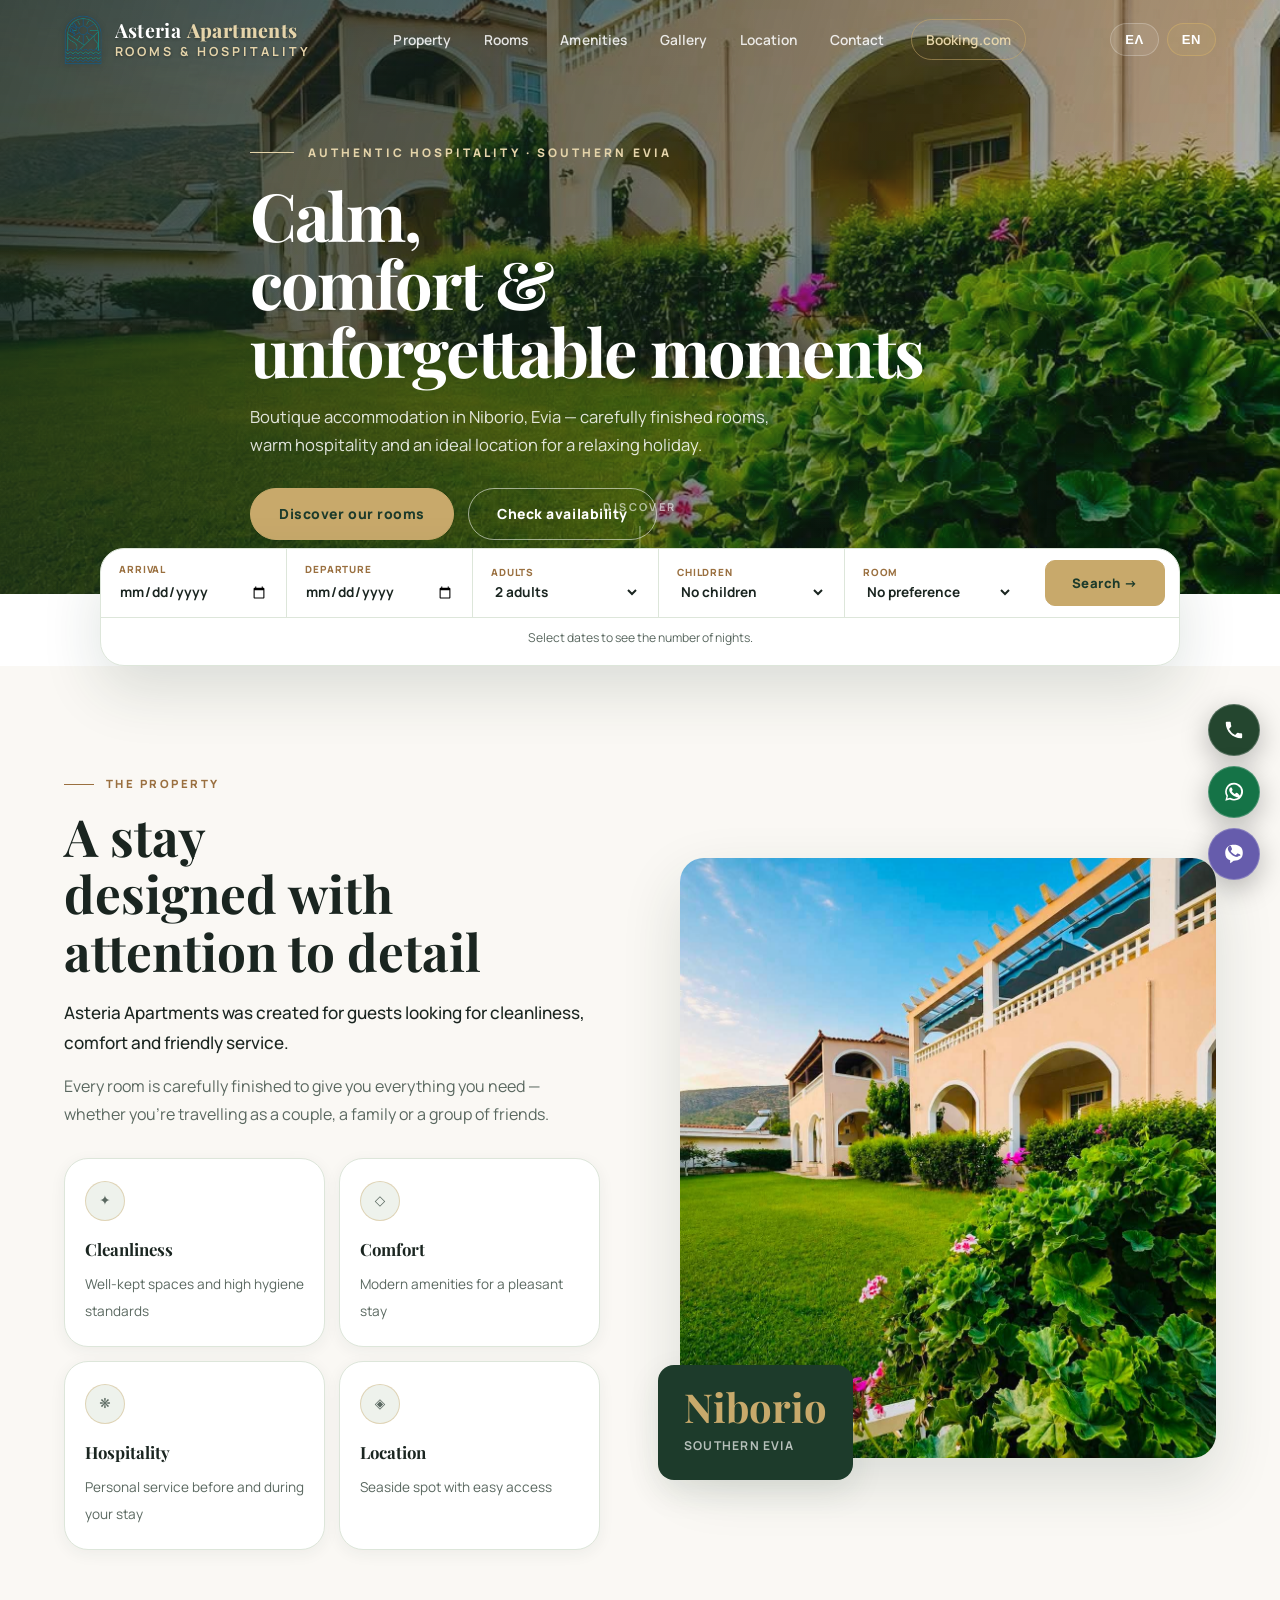
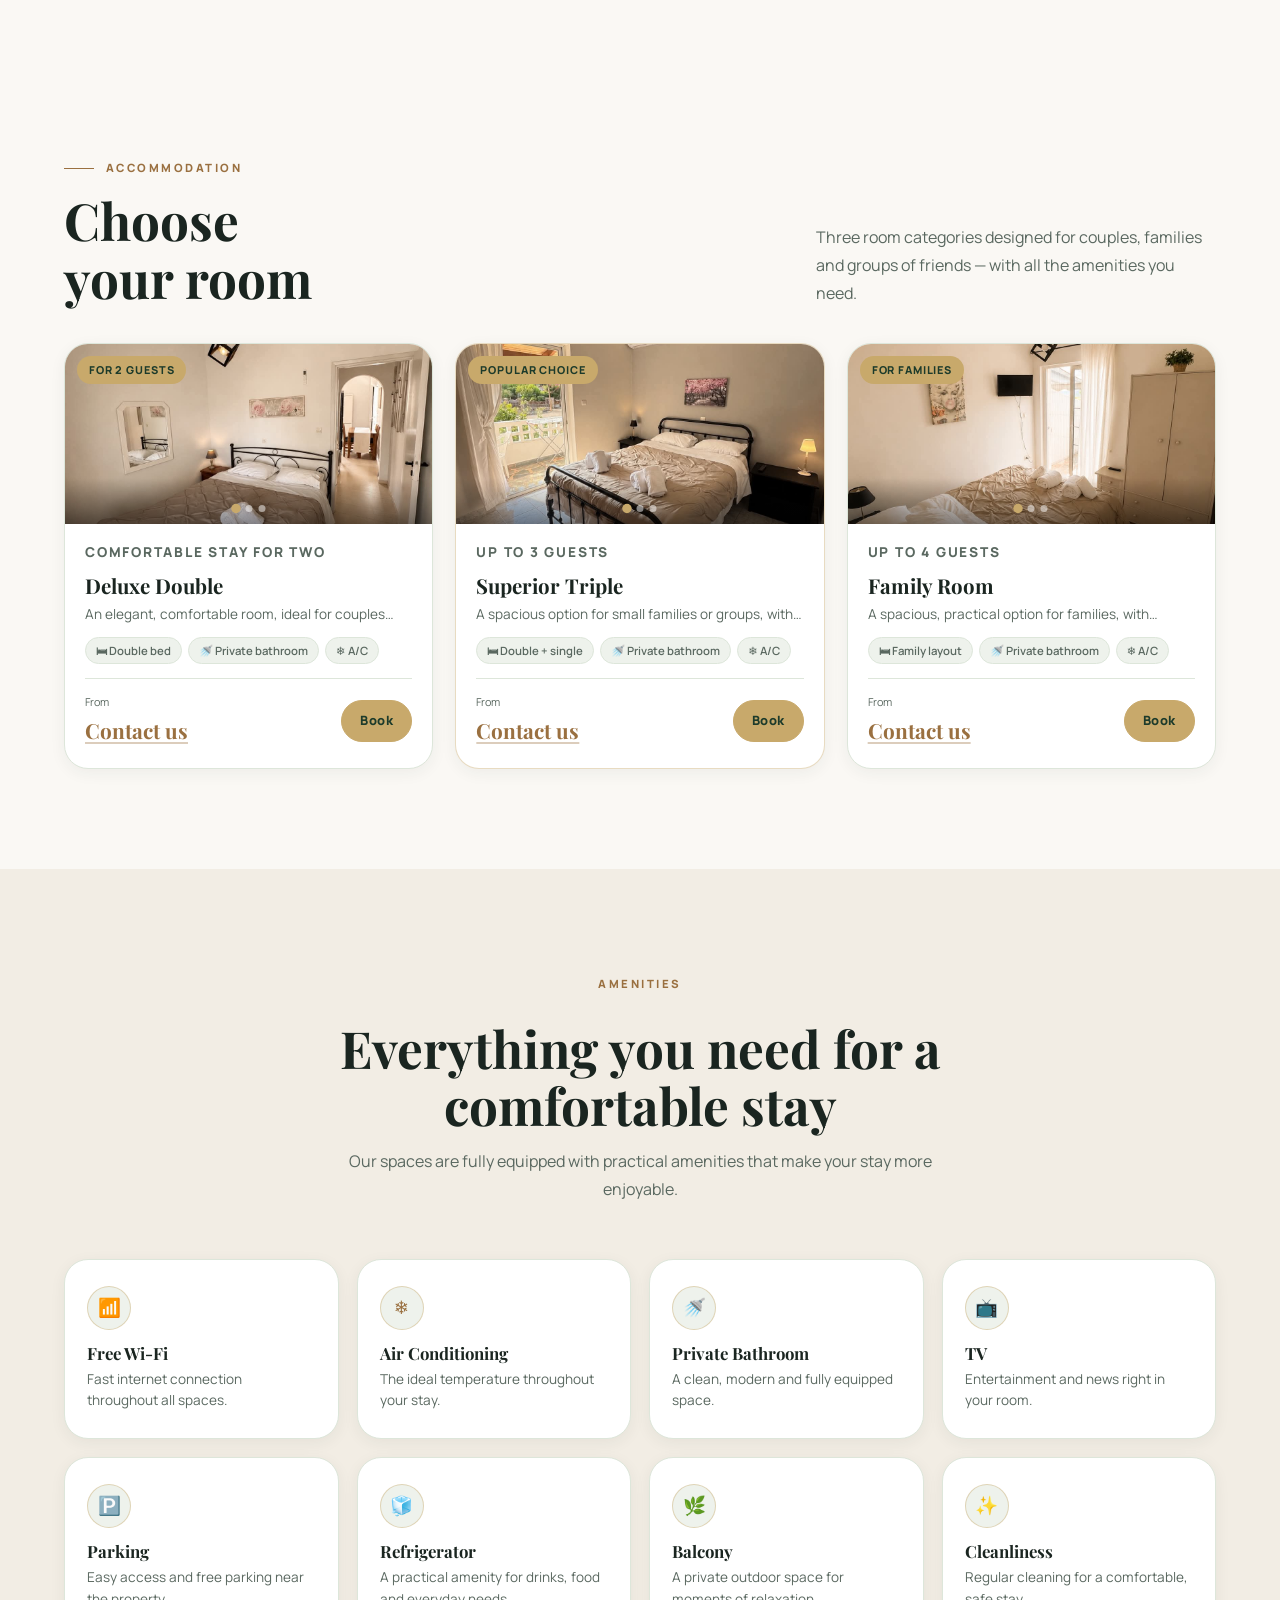
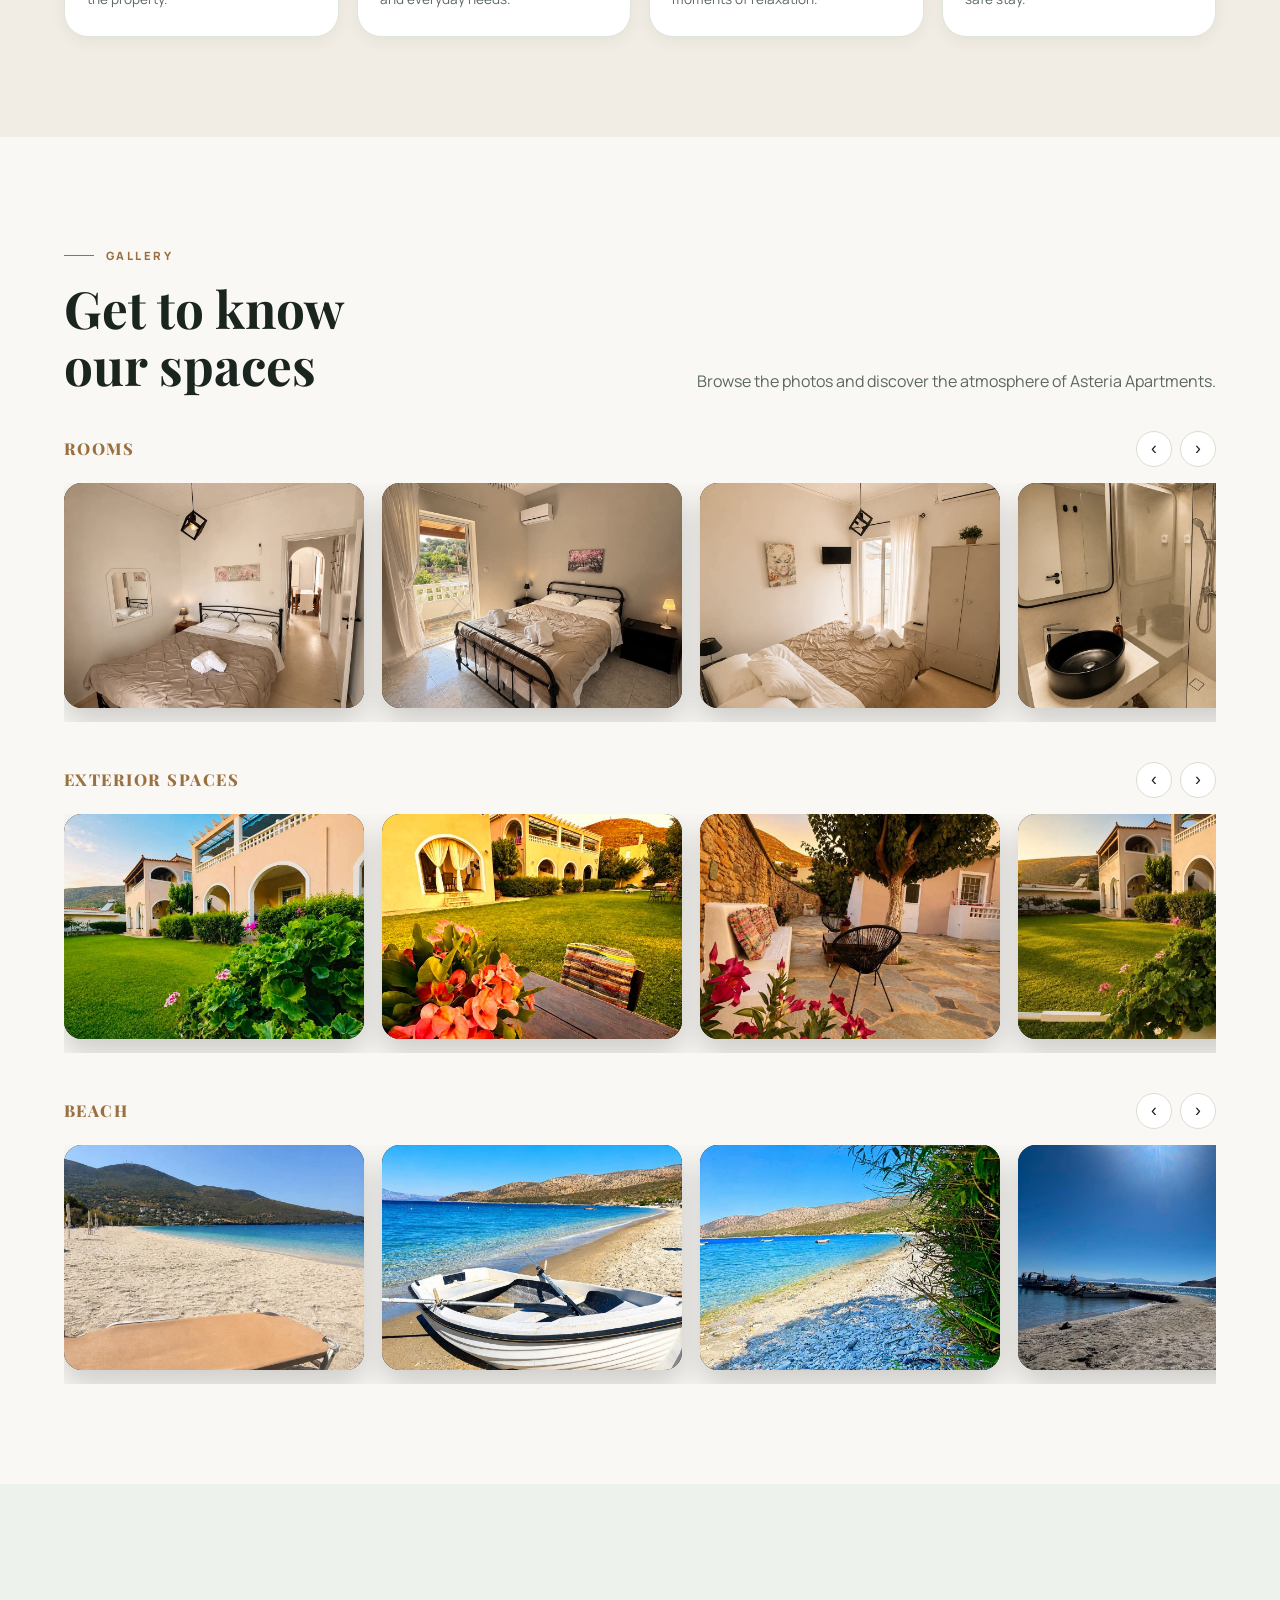
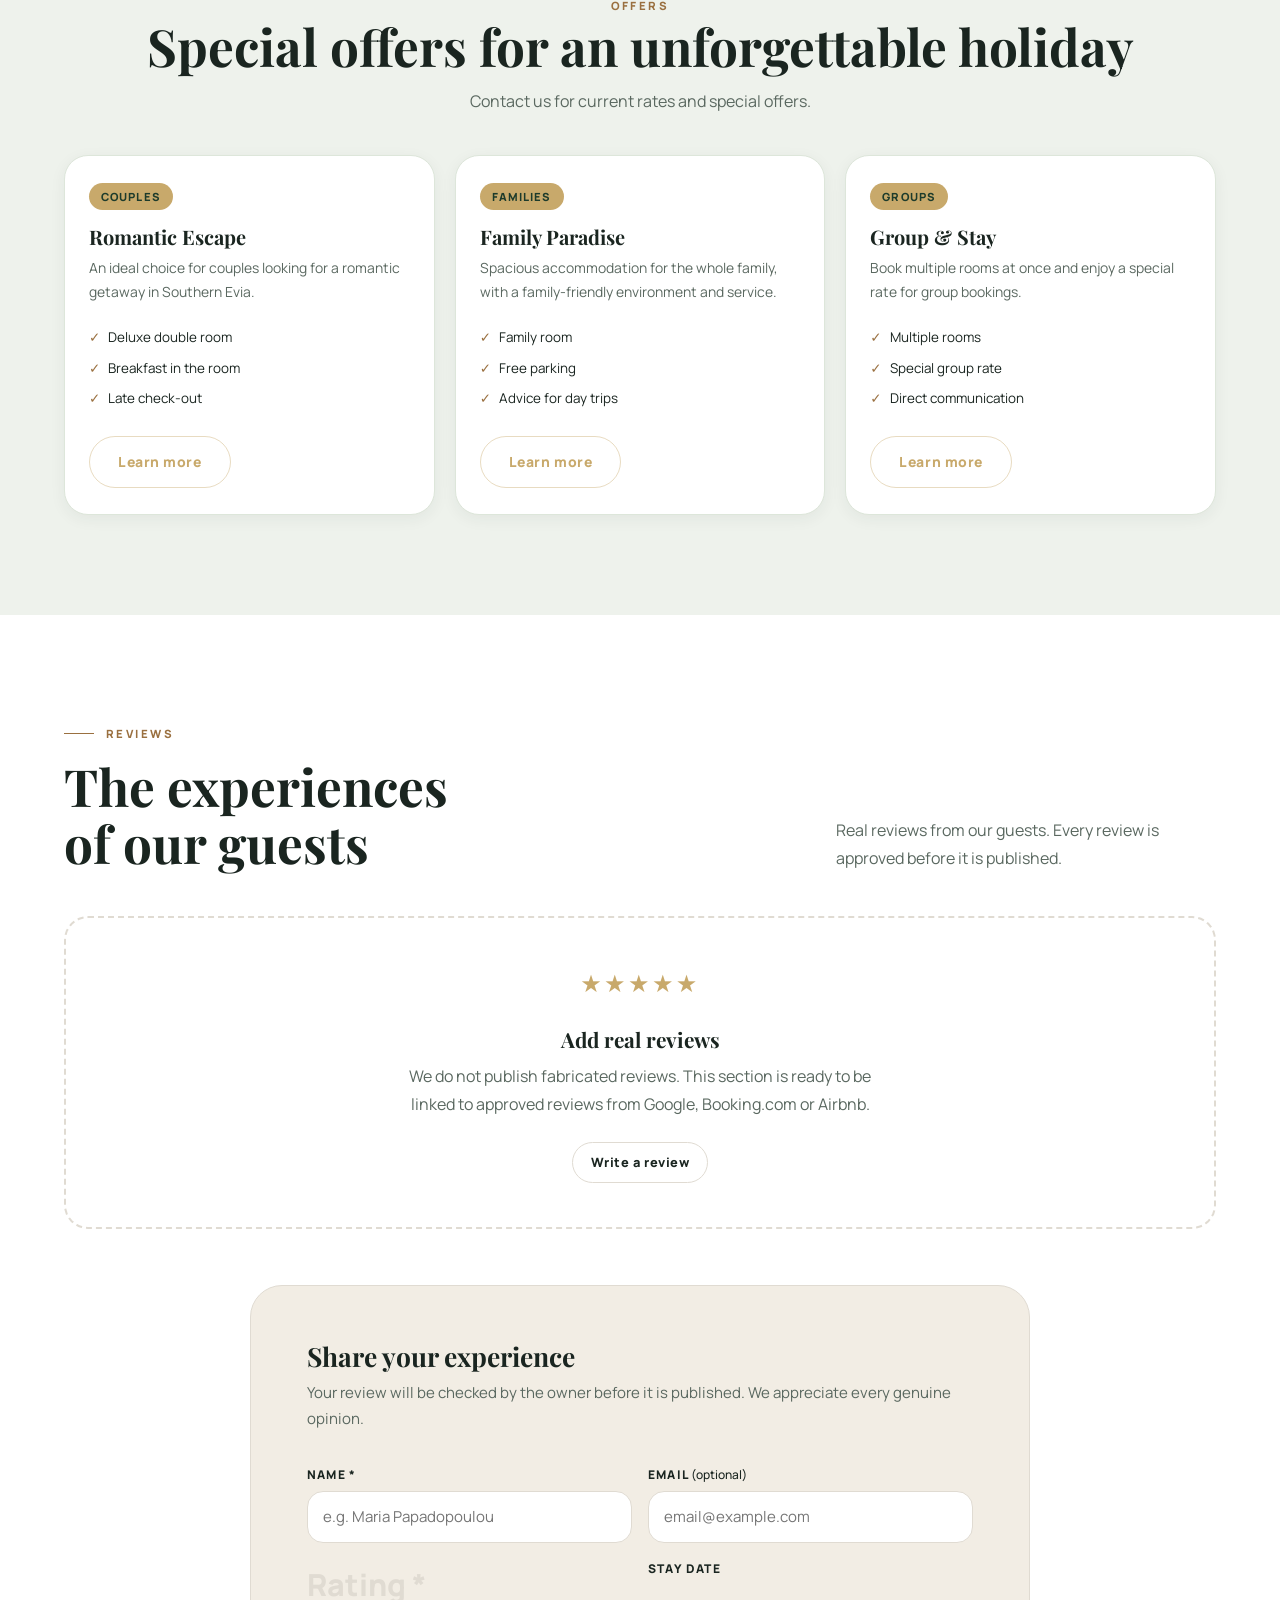
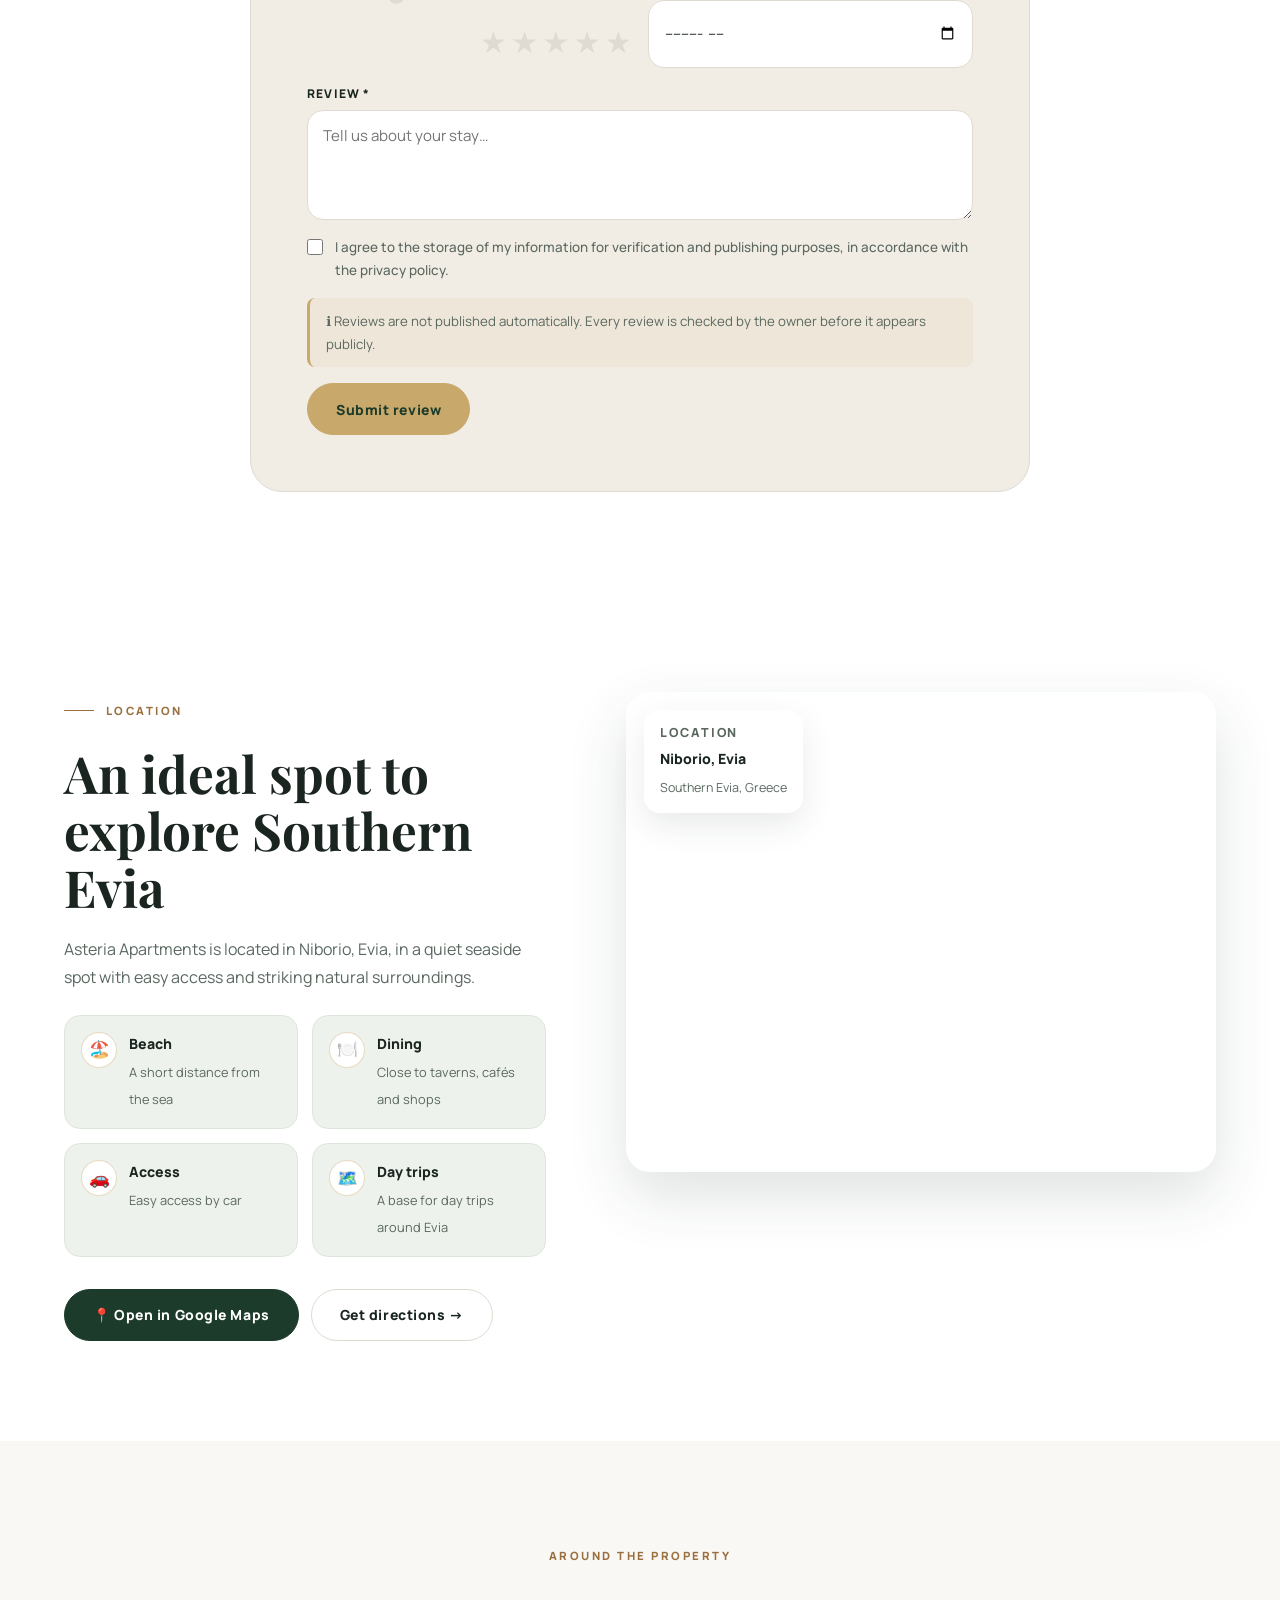
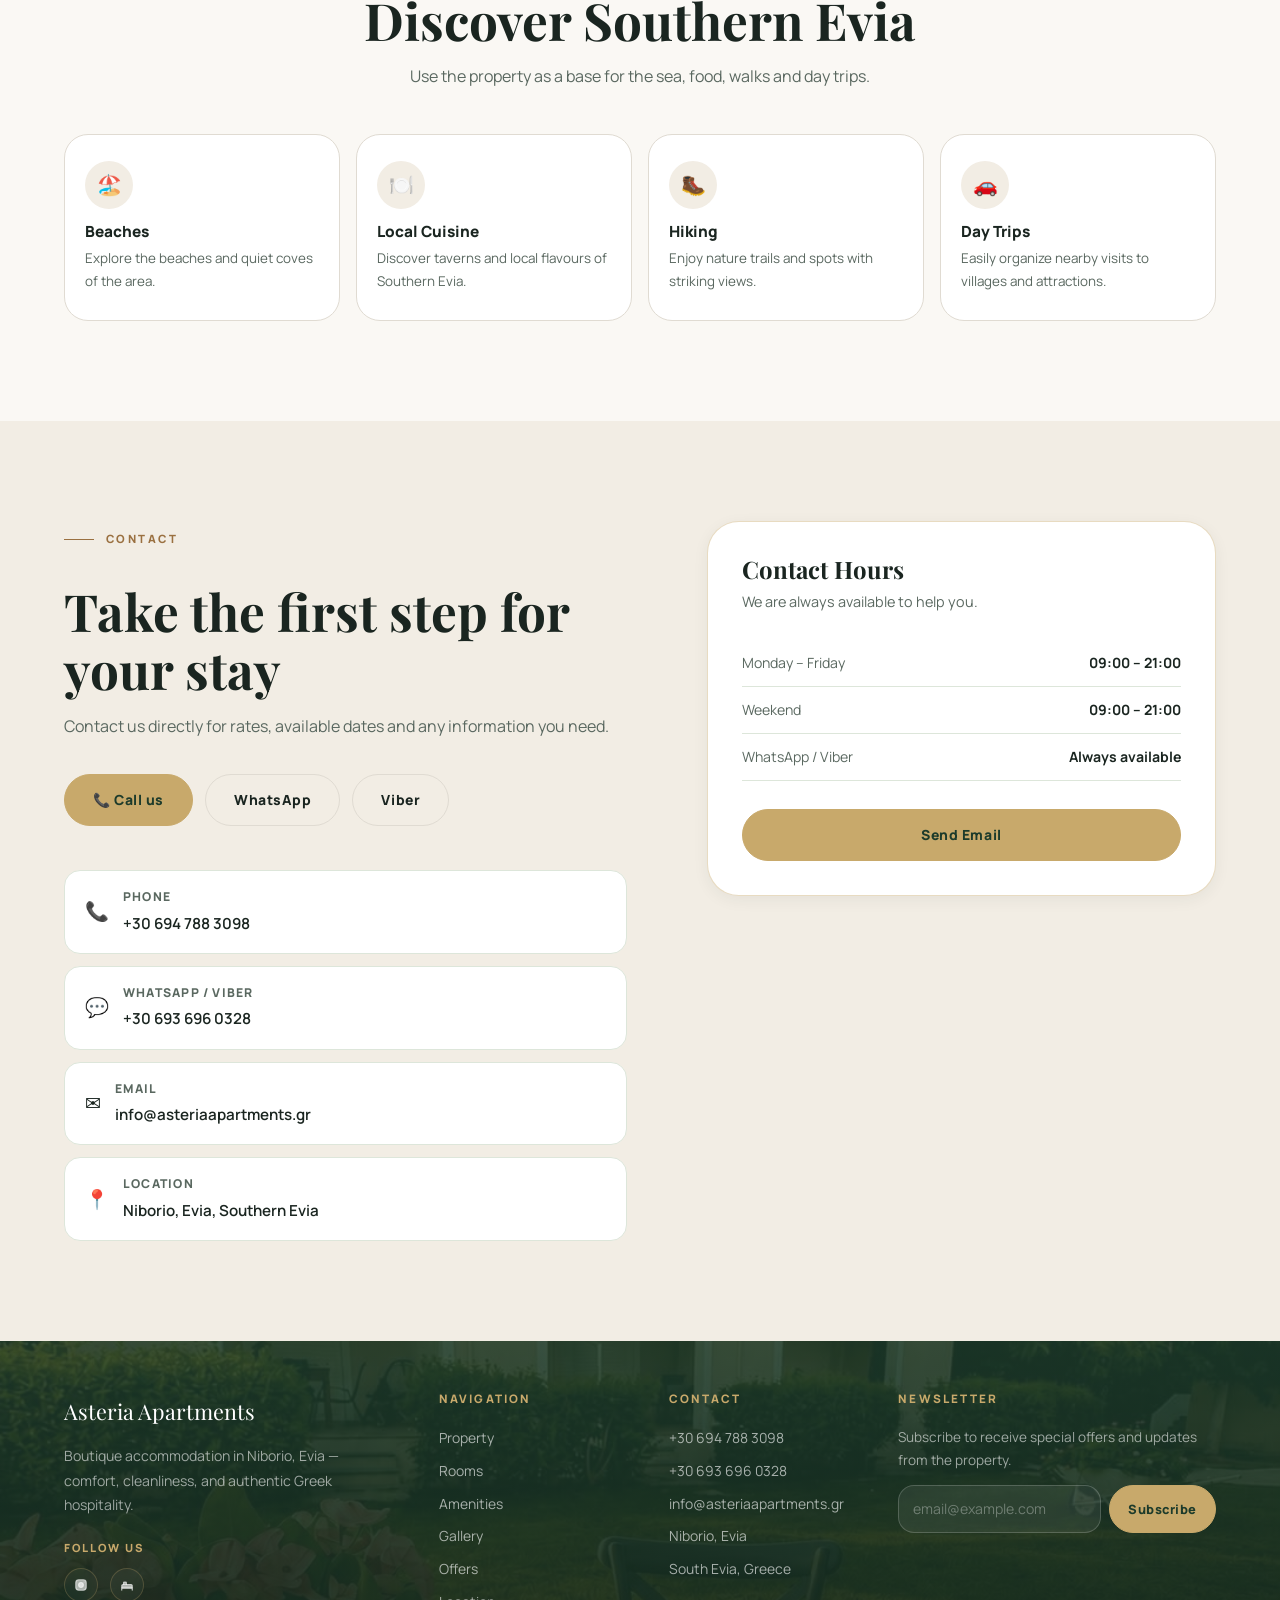
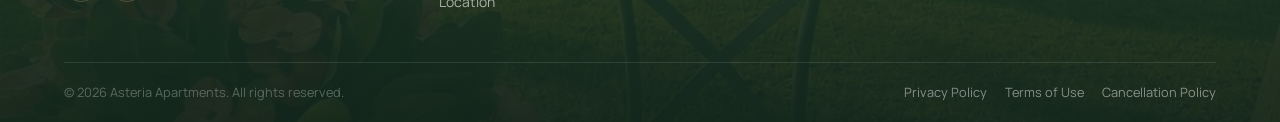
==== commit 184b66b7: "Complete visual + UX redesign: light premium theme, compact booking Full redesign per explicit brief" ====
--- a/index.html
+++ b/index.html
@@ -151,22 +151,7 @@
 
         <div class="hero-actions">
           <a href="#rooms"   class="btn btn-primary" data-i18n="hero.cta1">Ανακαλύψτε τα δωμάτια</a>
-          <a href="#booking" class="btn btn-outline" data-i18n="cta.checkAvailability">Έλεγχος διαθεσιμότητας</a>
-        </div>
-
-        <div class="hero-stats" aria-label="Στατιστικά καταλύματος">
-          <div class="hero-stat">
-            <strong>3</strong>
-            <small data-i18n="hero.stat1">Τύποι δωματίων</small>
-          </div>
-          <div class="hero-stat">
-            <strong>100%</strong>
-            <small data-i18n="hero.stat2">Ιδιωτικά μπάνια</small>
-          </div>
-          <div class="hero-stat">
-            <strong>24/7</strong>
-            <small data-i18n="hero.stat3">Επικοινωνία</small>
-          </div>
+          <a href="#booking" class="btn btn-outline js-book-room" data-i18n="cta.checkAvailability">Έλεγχος διαθεσιμότητας</a>
         </div>
 
       </div>
@@ -176,22 +161,24 @@
       </a>
     </section>
 
-    <!-- ═══════════ STICKY BOOKING BAR ═══════════════════════════
-         Fixed under the header on desktop (position comes from CSS,
-         not DOM order). On mobile it drops into normal flow here —
-         right after the hero, before the rest of the page. -->
-    <div class="sticky-booking-bar" id="booking">
-      <form class="sticky-booking-form" id="bookingForm" novalidate>
-        <div class="sticky-booking-fields">
-          <label class="sticky-booking-field">
+    <!-- ═══════════ BOOKING BAR ═══════════════════════════════════
+         A compact card that overlaps the bottom of the hero photo,
+         then scrolls away with the page like normal content (not
+         fixed) — the first screen needs room for the hero AND the
+         start of the rooms section, not a permanently pinned bar. -->
+    <div class="booking-bar" id="booking">
+      <form id="bookingForm" novalidate>
+
+        <div class="booking-row" id="bookingStep1">
+          <label class="booking-field">
             <span data-i18n="booking.arrival">Άφιξη</span>
             <input type="date" id="arrivalDate" name="arrival" required data-i18n="booking.arrivalAria" data-i18n-attr="aria-label" aria-label="Ημερομηνία άφιξης">
           </label>
-          <label class="sticky-booking-field">
+          <label class="booking-field">
             <span data-i18n="booking.departure">Αναχώρηση</span>
             <input type="date" id="departureDate" name="departure" required data-i18n="booking.departureAria" data-i18n-attr="aria-label" aria-label="Ημερομηνία αναχώρησης">
           </label>
-          <label class="sticky-booking-field">
+          <label class="booking-field">
             <span data-i18n="booking.adults">Ενήλικες</span>
             <select id="adultGuests" name="adults" data-i18n="booking.adultsAria" data-i18n-attr="aria-label" aria-label="Αριθμός ενηλίκων">
               <option value="1" data-i18n="booking.adults.opt1">1 ενήλικας</option>
@@ -202,7 +189,7 @@
               <option value="6" data-i18n="booking.adults.opt6">6 ενήλικες</option>
             </select>
           </label>
-          <label class="sticky-booking-field">
+          <label class="booking-field">
             <span data-i18n="booking.children">Παιδιά</span>
             <select id="childGuests" name="children" data-i18n="booking.childrenAria" data-i18n-attr="aria-label" aria-label="Αριθμός παιδιών">
               <option value="0" selected data-i18n="booking.children.opt0">Χωρίς παιδιά</option>
@@ -212,7 +199,7 @@
               <option value="4" data-i18n="booking.children.opt4">4 παιδιά</option>
             </select>
           </label>
-          <label class="sticky-booking-field">
+          <label class="booking-field">
             <span data-i18n="booking.room">Δωμάτιο</span>
             <select id="roomType" name="room" data-i18n="booking.roomAria" data-i18n-attr="aria-label" aria-label="Τύπος δωματίου">
               <option value="Δεν έχω προτίμηση" data-i18n="booking.room.none">Χωρίς προτίμηση</option>
@@ -221,33 +208,37 @@
               <option value="Family δωμάτιο" data-i18n="room3.title">Family δωμάτιο</option>
             </select>
           </label>
-        </div>
-
-        <div class="sticky-booking-fields sticky-booking-contact-fields">
-          <label class="sticky-booking-field">
-            <span data-i18n="booking.name">Ονοματεπώνυμο</span>
-            <input type="text" id="guestName" name="name" required autocomplete="name" data-i18n="booking.nameAria" data-i18n-attr="aria-label" aria-label="Ονοματεπώνυμο">
+          <button type="button" class="btn btn-primary booking-continue" id="bookingContinue" data-i18n="booking.continue">
+            Αναζήτηση →
+          </button>
+        </div>
+
+        <div class="booking-step2" id="bookingStep2" hidden>
+          <div class="booking-row">
+            <label class="booking-field">
+              <span data-i18n="booking.name">Ονοματεπώνυμο</span>
+              <input type="text" id="guestName" name="name" required autocomplete="name" data-i18n="booking.nameAria" data-i18n-attr="aria-label" aria-label="Ονοματεπώνυμο">
+            </label>
+            <label class="booking-field">
+              <span data-i18n="booking.email">Email</span>
+              <input type="email" id="guestEmail" name="email" required autocomplete="email" data-i18n="booking.emailAria" data-i18n-attr="aria-label" aria-label="Email">
+            </label>
+            <label class="booking-field">
+              <span data-i18n="booking.phone">Τηλέφωνο</span>
+              <input type="tel" id="guestPhone" name="phone" required autocomplete="tel" data-i18n="booking.phoneAria" data-i18n-attr="aria-label" aria-label="Τηλέφωνο">
+            </label>
+          </div>
+          <label class="booking-field booking-message">
+            <span data-i18n="booking.message">Μήνυμα (προαιρετικό)</span>
+            <textarea id="guestMessage" name="message" rows="2" data-i18n="booking.messageAria" data-i18n-attr="aria-label" aria-label="Μήνυμα ή παρατηρήσεις"></textarea>
           </label>
-          <label class="sticky-booking-field">
-            <span data-i18n="booking.email">Email</span>
-            <input type="email" id="guestEmail" name="email" required autocomplete="email" data-i18n="booking.emailAria" data-i18n-attr="aria-label" aria-label="Email">
-          </label>
-          <label class="sticky-booking-field">
-            <span data-i18n="booking.phone">Τηλέφωνο</span>
-            <input type="tel" id="guestPhone" name="phone" required autocomplete="tel" data-i18n="booking.phoneAria" data-i18n-attr="aria-label" aria-label="Τηλέφωνο">
-          </label>
-        </div>
-
-        <label class="sticky-booking-field sticky-booking-message">
-          <span data-i18n="booking.message">Μήνυμα (προαιρετικό)</span>
-          <textarea id="guestMessage" name="message" rows="2" data-i18n="booking.messageAria" data-i18n-attr="aria-label" aria-label="Μήνυμα ή παρατηρήσεις"></textarea>
-        </label>
-
-        <button type="submit" class="btn btn-primary sticky-booking-submit" id="bookingSubmit" data-i18n="booking.submit">
-          Αποστολή αιτήματος →
-        </button>
+          <button type="submit" class="btn btn-primary booking-submit" id="bookingSubmit" data-i18n="booking.submit">
+            Αποστολή αιτήματος →
+          </button>
+        </div>
+
       </form>
-      <div class="sticky-booking-summary" id="bookingSummary" aria-live="polite" aria-atomic="true" data-i18n="booking.summaryDefault">
+      <div class="booking-summary" id="bookingSummary" aria-live="polite" aria-atomic="true" data-i18n="booking.summaryDefault">
         Επιλέξτε ημερομηνίες για να εμφανιστούν οι διανυκτερεύσεις.
       </div>
     </div>
@@ -371,7 +362,7 @@
                   <a href="#contact" data-i18n="room.priceContact">Επικοινωνήστε</a>
                 </div>
                 <div class="room-actions">
-                  <a href="#booking" class="btn btn-primary btn-sm" data-i18n="nav.booking">Κράτηση</a>
+                  <a href="#booking" class="btn btn-primary btn-sm js-book-room" data-room-select="Deluxe δίκλινο" data-i18n="nav.booking">Κράτηση</a>
                 </div>
               </div>
             </div>
@@ -412,7 +403,7 @@
                   <a href="#contact" data-i18n="room.priceContact">Επικοινωνήστε</a>
                 </div>
                 <div class="room-actions">
-                  <a href="#booking" class="btn btn-primary btn-sm" data-i18n="nav.booking">Κράτηση</a>
+                  <a href="#booking" class="btn btn-primary btn-sm js-book-room" data-room-select="Superior τρίκλινο" data-i18n="nav.booking">Κράτηση</a>
                 </div>
               </div>
             </div>
@@ -453,7 +444,7 @@
                   <a href="#contact" data-i18n="room.priceContact">Επικοινωνήστε</a>
                 </div>
                 <div class="room-actions">
-                  <a href="#booking" class="btn btn-primary btn-sm" data-i18n="nav.booking">Κράτηση</a>
+                  <a href="#booking" class="btn btn-primary btn-sm js-book-room" data-room-select="Family δωμάτιο" data-i18n="nav.booking">Κράτηση</a>
                 </div>
               </div>
             </div>
@@ -965,11 +956,11 @@
               <a href="tel:+306947883098" class="btn btn-primary" data-i18n="contact.callBtn">📞 Καλέστε μας</a>
               <a
                 href="https://wa.me/306936960328?text=Καλησπέρα!%20Θα%20ήθελα%20να%20ρωτήσω%20για%20διαθεσιμότητα."
-                class="btn btn-outline"
+                class="btn btn-ghost"
                 target="_blank"
                 rel="noopener noreferrer"
               >WhatsApp</a>
-              <a href="viber://chat?number=%2B306936960328" class="btn btn-outline">Viber</a>
+              <a href="viber://chat?number=%2B306936960328" class="btn btn-ghost">Viber</a>
             </div>
 
             <nav class="contact-links" data-i18n="contact.linksAria" data-i18n-attr="aria-label" aria-label="Τρόποι επικοινωνίας">
@@ -1193,9 +1184,6 @@
         "hero.title.3": "αξέχαστες στιγμές",
         "hero.lead": "Boutique κατάλυμα στο Νιμπορειό Ευβοίας — προσεγμένα δωμάτια, ζεστή φιλοξενία και ιδανική τοποθεσία για ξεκούραστες διακοπές.",
         "hero.cta1": "Ανακαλύψτε τα δωμάτια",
-        "hero.stat1": "Τύποι δωματίων",
-        "hero.stat2": "Ιδιωτικά μπάνια",
-        "hero.stat3": "Επικοινωνία",
         "hero.scroll": "Ανακαλύψτε",
         "aria.scrollNext": "Μετάβαση στην επόμενη ενότητα",
         "about.kicker": "Το κατάλυμα",
@@ -1403,6 +1391,7 @@
         "booking.phoneAria": "Τηλέφωνο",
         "booking.message": "Μήνυμα (προαιρετικό)",
         "booking.messageAria": "Μήνυμα ή παρατηρήσεις",
+        "booking.continue": "Αναζήτηση →",
         "booking.submit": "Αποστολή αιτήματος →",
         "booking.summaryDefault": "Επιλέξτε ημερομηνίες για να εμφανιστούν οι διανυκτερεύσεις.",
         "location.kicker": "Τοποθεσία",
@@ -1467,9 +1456,6 @@
         "hero.title.3": "unforgettable moments",
         "hero.lead": "Boutique accommodation in Niborio, Evia — carefully finished rooms, warm hospitality and an ideal location for a relaxing holiday.",
         "hero.cta1": "Discover our rooms",
-        "hero.stat1": "Room types",
-        "hero.stat2": "Private bathrooms",
-        "hero.stat3": "Support",
         "hero.scroll": "Discover",
         "aria.scrollNext": "Go to next section",
         "about.kicker": "The Property",
@@ -1677,6 +1663,7 @@
         "booking.phoneAria": "Phone",
         "booking.message": "Message (optional)",
         "booking.messageAria": "Message or notes",
+        "booking.continue": "Search →",
         "booking.submit": "Send Request →",
         "booking.summaryDefault": "Select dates to see the number of nights.",
         "location.kicker": "Location",
--- a/style.css
+++ b/style.css
@@ -11,21 +11,26 @@
   --gold-light:     #e5d4aa;
   --gold-dark:      #9a7040;
 
-  /* Dark palette */
-  --forest:         #0d1e16;
-  --forest-mid:     #152b1f;
-  --forest-light:   #1e3c2b;
-
-  /* Light palette */
+  /* Deep green — now an ACCENT/text color (headlines, icon fills,
+     the footer, the hero photo overlay) rather than a full-page
+     background. Softened from the old near-black to a true forest
+     green that still reads dark enough for white text on top of it. */
+  --forest:         #1d3b2b;
+  --forest-mid:     #24462f;
+  --forest-light:   #2f5a3d;
+
+  /* Light palette — the primary site background now */
   --ivory:          #faf8f4;
   --cream:          #f2ede4;
+  --sage:           #eef2ec;
+  --sage-line:      #dde6da;
   --white:          #ffffff;
 
   /* Text */
   --text-dark:      #1a2520;
   --text-muted:     #5a6860;
-  --text-light:     rgba(255, 255, 255, 0.88);
-  --text-faint:     rgba(255, 255, 255, 0.55);
+  --text-light:     rgba(255, 255, 255, 0.92);
+  --text-faint:     rgba(255, 255, 255, 0.62);
 
   /* Borders */
   --border-light:   #e0dbd2;
@@ -33,7 +38,7 @@
   --border-gold:    rgba(200, 169, 107, 0.42);
 
   /* Spacing */
-  --section-pad:    clamp(80px, 10vw, 130px);
+  --section-pad:    clamp(64px, 8vw, 100px);
   --container:      min(1200px, 90%);
 
   /* Radii */
@@ -42,10 +47,10 @@
   --r-lg:   24px;
   --r-xl:   32px;
 
-  /* Shadows */
-  --shadow-sm:  0 4px 16px rgba(13, 30, 22, 0.08);
-  --shadow-md:  0 12px 40px rgba(13, 30, 22, 0.13);
-  --shadow-lg:  0 28px 80px rgba(13, 30, 22, 0.20);
+  /* Shadows — soft, for a light background instead of heavy borders */
+  --shadow-sm:  0 4px 16px rgba(29, 59, 43, 0.06);
+  --shadow-md:  0 12px 32px rgba(29, 59, 43, 0.10);
+  --shadow-lg:  0 24px 60px rgba(29, 59, 43, 0.14);
 
   /* Easing */
   --ease:     cubic-bezier(0.4, 0, 0.2, 1);
@@ -231,10 +236,46 @@
     backdrop-filter 0.35s var(--ease);
 }
 .site-header.scrolled {
-  background: rgba(13, 30, 22, 0.94);
-  border-color: rgba(255, 255, 255, 0.1);
+  background: rgba(255, 255, 255, 0.96);
+  border-color: var(--sage-line);
   backdrop-filter: blur(20px);
   -webkit-backdrop-filter: blur(20px);
+  box-shadow: var(--shadow-sm);
+}
+/* Header text/icons are white for legibility over the hero photo;
+   once scrolled past it, the page behind the header is light, so
+   everything flips to dark + gold instead. */
+.site-header.scrolled .logo,
+.site-header.scrolled .menu-button {
+  color: var(--text-dark);
+}
+.site-header.scrolled .logo-icon,
+.site-header.scrolled .logo-main,
+.site-header.scrolled .logo-subtitle {
+  text-shadow: none;
+  filter: none;
+}
+.site-header.scrolled .logo-subtitle { color: var(--gold-dark); }
+.site-header.scrolled .site-nav a { color: var(--text-dark); }
+.site-header.scrolled .site-nav a:hover { color: var(--text-dark); background: var(--sage); }
+.site-header.scrolled .nav-booking-com {
+  border-color: var(--border-gold);
+  color: var(--gold-dark) !important;
+}
+.site-header.scrolled .nav-booking-com:hover {
+  background: rgba(200, 169, 107, 0.12);
+  color: var(--forest) !important;
+}
+.site-header.scrolled .language-switch button {
+  border-color: var(--sage-line);
+  background: var(--sage);
+  color: var(--text-dark);
+}
+.site-header.scrolled .language-switch button.is-active,
+.site-header.scrolled .language-switch button:hover,
+.site-header.scrolled .language-switch button:focus-visible {
+  background: rgba(200, 169, 107, 0.16);
+  border-color: var(--border-gold);
 }
 
 .header-inner {
@@ -387,7 +428,10 @@
 /* ── HERO ───────────────────────────────────────────────────────── */
 .hero {
   position: relative;
-  min-height: 100vh;
+  /* Shorter than a full viewport on purpose — the goal is for the
+     first screen to show the hero AND the start of the rooms
+     section, not have the hero alone fill the whole screen. */
+  min-height: 66vh;
   display: flex;
   align-items: center;
   overflow: hidden;
@@ -409,89 +453,66 @@
   inset: 0;
   background: linear-gradient(
     108deg,
-    rgba(8, 22, 16, 0.93) 0%,
-    rgba(8, 22, 16, 0.72) 45%,
-    rgba(8, 22, 16, 0.34) 100%
+    rgba(20, 36, 27, 0.82) 0%,
+    rgba(20, 36, 27, 0.58) 45%,
+    rgba(20, 36, 27, 0.22) 100%
   );
 }
 
 .hero-content {
   position: relative;
   z-index: 2;
-  /* Clears the fixed header + sticky booking bar sitting on top of the hero */
-  padding-top: 170px;
-  padding-bottom: 80px;
-  max-width: 860px;
+  padding-top: 128px;
+  padding-bottom: 48px;
+  max-width: 780px;
 }
 
 .hero-eyebrow {
   display: inline-flex;
   align-items: center;
   gap: 14px;
-  margin-bottom: 28px;
+  margin-bottom: 18px;
   font-size: 0.74rem;
   font-weight: 800;
   letter-spacing: 0.26em;
   text-transform: uppercase;
-  color: var(--gold);
+  color: var(--gold-light);
 }
 .hero-eyebrow::before {
   content: '';
   display: block;
   width: 44px;
   height: 1px;
-  background: var(--gold);
+  background: var(--gold-light);
   flex-shrink: 0;
 }
 
 .hero h1 {
   color: var(--white);
   letter-spacing: -0.03em;
-  line-height: 0.97;
+  line-height: 1.02;
+  margin-bottom: 18px;
+  text-wrap: balance;
+  font-size: clamp(2.4rem, 5.2vw, 4.6rem);
+}
+
+.hero-lead {
+  font-size: clamp(1rem, 1.3vw, 1.1rem);
+  color: rgba(255, 255, 255, 0.85);
+  line-height: 1.7;
   margin-bottom: 28px;
-  text-wrap: balance;
-}
-
-.hero-lead {
-  font-size: clamp(1rem, 1.5vw, 1.18rem);
-  color: rgba(255, 255, 255, 0.78);
-  line-height: 1.82;
-  margin-bottom: 40px;
-  max-width: 580px;
+  max-width: 560px;
 }
 
 .hero-actions {
   display: flex;
   flex-wrap: wrap;
   gap: 14px;
-  margin-bottom: 64px;
-}
-
-.hero-stats {
-  display: flex;
-  gap: 44px;
-  padding-top: 40px;
-  border-top: 1px solid rgba(255, 255, 255, 0.16);
-}
-.hero-stat strong {
-  display: block;
-  font-family: 'Playfair Display', serif;
-  font-size: 2.3rem;
-  color: var(--white);
-  line-height: 1;
-  margin-bottom: 5px;
-}
-.hero-stat small {
-  font-size: 0.73rem;
-  font-weight: 700;
-  letter-spacing: 0.12em;
-  text-transform: uppercase;
-  color: rgba(255, 255, 255, 0.52);
 }
 
 .scroll-cue {
   position: absolute;
-  bottom: 34px;
+  bottom: 22px;
   left: 50%;
   transform: translateX(-50%);
   z-index: 3;
@@ -546,16 +567,16 @@
   margin-top: 30px;
 }
 .about-feature {
-  padding: 24px 20px;
-  border: 1px solid rgba(200, 169, 107, 0.22);
+  padding: 22px 20px;
+  border: 1px solid var(--sage-line);
   border-radius: var(--r-lg);
-  background: var(--forest);
-  box-shadow: 0 10px 26px rgba(13, 30, 22, 0.16);
+  background: var(--white);
+  box-shadow: var(--shadow-sm);
   transition: border-color 0.3s, box-shadow 0.3s, transform 0.3s;
 }
 .about-feature:hover {
-  border-color: var(--gold);
-  box-shadow: 0 16px 34px rgba(13, 30, 22, 0.28);
+  border-color: var(--border-gold);
+  box-shadow: var(--shadow-md);
   transform: translateY(-4px);
 }
 
@@ -565,10 +586,11 @@
   justify-content: center;
   width: 40px;
   height: 40px;
-  margin-bottom: 16px;
+  margin-bottom: 14px;
   border-radius: 999px;
-  background: var(--gold);
-  color: var(--forest);
+  background: var(--sage);
+  border: 1px solid var(--border-gold);
+  color: var(--gold-dark);
   font-size: 1.1rem;
 }
 .about-feature strong {
@@ -576,10 +598,10 @@
   font-family: 'Playfair Display', serif;
   font-size: 1.05rem;
   font-weight: 700;
-  color: var(--white);
+  color: var(--text-dark);
   margin-bottom: 6px;
 }
-.about-feature span { font-size: 0.85rem; color: rgba(255, 255, 255, 0.65); line-height: 1.6; }
+.about-feature span { font-size: 0.85rem; color: var(--text-muted); line-height: 1.6; }
 
 /* About image column */
 .about-image-col { position: relative; }
@@ -625,18 +647,18 @@
 }
 
 /* ── ROOMS ──────────────────────────────────────────────────────── */
-.rooms-section { background: var(--forest); }
-.rooms-section .section-label { color: var(--gold); }
+.rooms-section { background: var(--ivory); }
+.rooms-section .section-label { color: var(--gold-dark); }
 
 .rooms-section-header {
   display: flex;
   justify-content: space-between;
   align-items: flex-end;
   gap: 40px;
-  margin-bottom: 54px;
-}
-.rooms-section-header h2 { color: var(--white); }
-.rooms-section-header > p { max-width: 400px; color: rgba(255, 255, 255, 0.62); }
+  margin-bottom: 36px;
+}
+.rooms-section-header h2 { color: var(--text-dark); }
+.rooms-section-header > p { max-width: 400px; color: var(--text-muted); }
 
 .rooms-grid {
   display: grid;
@@ -646,23 +668,24 @@
 
 .room-card {
   border-radius: var(--r-lg);
-  background: rgba(255, 255, 255, 0.05);
-  border: 1px solid rgba(255, 255, 255, 0.09);
+  background: var(--white);
+  border: 1px solid var(--sage-line);
+  box-shadow: var(--shadow-sm);
   overflow: hidden;
   display: flex;
   flex-direction: column;
   transition: transform 0.3s var(--ease), box-shadow 0.3s var(--ease), border-color 0.3s;
 }
 .room-card:hover {
-  transform: translateY(-6px);
-  box-shadow: 0 32px 80px rgba(0, 0, 0, 0.36);
+  transform: translateY(-4px);
+  box-shadow: var(--shadow-md);
   border-color: var(--border-gold);
 }
 .room-card.featured { border-color: var(--border-gold); }
 
 .room-image-wrapper {
   position: relative;
-  height: 260px;
+  height: 180px;
   overflow: hidden;
   flex-shrink: 0;
 }
@@ -719,90 +742,104 @@
 
 .room-badge {
   position: absolute;
-  top: 14px;
-  left: 14px;
+  top: 12px;
+  left: 12px;
   padding: 5px 12px;
   border-radius: 999px;
   background: var(--gold);
   color: var(--forest);
-  font-size: 0.71rem;
+  font-size: 0.68rem;
   font-weight: 800;
   letter-spacing: 0.08em;
   text-transform: uppercase;
 }
 
 .room-card-content {
-  padding: 26px;
+  padding: 18px 20px 20px;
   display: flex;
   flex-direction: column;
   flex: 1;
 }
 .room-capacity {
-  font-size: 0.7rem;
+  font-size: 0.66rem;
   font-weight: 800;
-  letter-spacing: 0.15em;
+  letter-spacing: 0.13em;
   text-transform: uppercase;
-  color: var(--gold);
-  margin-bottom: 7px;
+  color: var(--gold-dark);
+  margin-bottom: 4px;
 }
 .room-card-content h3 {
-  color: var(--white);
-  font-size: 1.55rem;
-  margin-bottom: 10px;
+  color: var(--text-dark);
+  font-size: 1.28rem;
+  margin-bottom: 6px;
 }
 .room-card-content > p {
-  color: rgba(255, 255, 255, 0.6);
-  font-size: 0.88rem;
-  line-height: 1.65;
-  margin-bottom: 18px;
-}
-
+  color: var(--text-muted);
+  font-size: 0.85rem;
+  line-height: 1.55;
+  margin-bottom: 12px;
+  /* One line only — the room's own page-level description covers
+     the detail; the card just needs to orient, not explain. */
+  display: -webkit-box;
+  -webkit-line-clamp: 1;
+  -webkit-box-orient: vertical;
+  overflow: hidden;
+}
+
+/* Trimmed to the 3 most decision-relevant amenities per room instead
+   of a 6-tag wall — the rest live on in the room's alt text / full
+   description, this is just a fast scan. */
 .room-features {
   display: flex;
   flex-wrap: wrap;
   gap: 6px;
-  margin-bottom: 20px;
+  margin-bottom: 14px;
 }
 .room-tag {
-  padding: 4px 10px;
+  padding: 3px 10px;
   border-radius: 999px;
-  border: 1px solid rgba(255, 255, 255, 0.18);
-  color: rgba(255, 255, 255, 0.7);
-  font-size: 0.73rem;
+  border: 1px solid var(--sage-line);
+  background: var(--sage);
+  color: var(--text-muted);
+  font-size: 0.71rem;
   font-weight: 600;
 }
+/* Show only the 3 most decision-relevant tags per card — A/C, Wi-Fi
+   etc. are already covered site-wide in the Amenities section, no
+   need to repeat all 6 on every card. */
+.room-tag:nth-child(n + 4) { display: none; }
 
 .room-footer {
   display: flex;
   align-items: center;
   justify-content: space-between;
   gap: 10px;
-  padding-top: 18px;
-  border-top: 1px solid rgba(255, 255, 255, 0.1);
+  padding-top: 14px;
+  border-top: 1px solid var(--sage-line);
   margin-top: auto;
 }
 .room-price small {
   display: block;
-  font-size: 0.72rem;
-  color: rgba(255, 255, 255, 0.45);
-  margin-bottom: 2px;
+  font-size: 0.68rem;
+  color: var(--text-muted);
+  margin-bottom: 1px;
 }
 .room-price strong,
 .room-price a {
   font-family: 'Playfair Display', serif;
-  font-size: 1.45rem;
-  color: var(--gold);
+  font-size: 1.3rem;
+  color: var(--gold-dark);
   font-weight: 700;
 }
 .room-price a {
   text-decoration: underline;
-  text-decoration-color: rgba(200, 169, 107, 0.4);
+  text-decoration-color: rgba(154, 112, 64, 0.35);
   text-underline-offset: 3px;
   transition: color 0.2s, text-decoration-color 0.2s;
 }
 .room-price a:hover {
-  color: var(--gold-light);
-  text-decoration-color: var(--gold-light);
+  color: var(--gold);
+  text-decoration-color: var(--gold);
 }
 .room-actions { display: flex; gap: 8px; }
 
@@ -822,17 +859,17 @@
   gap: 18px;
 }
 .amenity {
-  padding: 30px 22px;
+  padding: 26px 22px;
   border-radius: var(--r-lg);
-  background: var(--forest);
-  border: 1px solid rgba(200, 169, 107, 0.22);
-  box-shadow: 0 10px 26px rgba(13, 30, 22, 0.16);
+  background: var(--white);
+  border: 1px solid var(--sage-line);
+  box-shadow: var(--shadow-sm);
   transition: transform 0.25s var(--ease), box-shadow 0.25s var(--ease), border-color 0.25s;
 }
 .amenity:hover {
   transform: translateY(-4px);
-  box-shadow: 0 16px 34px rgba(13, 30, 22, 0.28);
-  border-color: var(--gold);
+  box-shadow: var(--shadow-md);
+  border-color: var(--border-gold);
 }
 .amenity-icon {
   display: grid;
@@ -840,10 +877,11 @@
   width: 44px;
   height: 44px;
   border-radius: 999px;
-  background: rgba(255, 255, 255, 0.08);
-  border: 1px solid rgba(200, 169, 107, 0.28);
+  background: var(--sage);
+  border: 1px solid var(--border-gold);
+  color: var(--gold-dark);
   font-size: 1.15rem;
-  margin-bottom: 16px;
+  margin-bottom: 14px;
   transition: background 0.22s, border-color 0.22s;
 }
 .amenity:hover .amenity-icon { border-color: var(--gold); }
@@ -851,10 +889,10 @@
   font-family: 'Playfair Display', serif;
   font-size: 1.05rem;
   font-weight: 700;
-  color: var(--white);
-  margin-bottom: 7px;
-}
-.amenity p { font-size: 0.85rem; margin: 0; color: rgba(255, 255, 255, 0.65); line-height: 1.6; }
+  color: var(--text-dark);
+  margin-bottom: 6px;
+}
+.amenity p { font-size: 0.85rem; margin: 0; color: var(--text-muted); line-height: 1.6; }
 
 /* ── GALLERY ────────────────────────────────────────────────────── */
 .gallery-section { background: var(--ivory); }
@@ -1097,33 +1135,26 @@
 .offers-section {
   position: relative;
   overflow: hidden;
-}
-.offers-bg {
-  position: absolute;
-  inset: 0;
-  background: url('images/exterior-01.jpg') center/cover no-repeat;
-}
-.offers-overlay {
-  position: absolute;
-  inset: 0;
-  background: linear-gradient(
-    135deg,
-    rgba(8, 22, 16, 0.96) 0%,
-    rgba(14, 34, 24, 0.9) 100%
-  );
-}
+  background: var(--sage);
+}
+/* The photo backdrop + dark overlay this section used to have made
+   it read as another "heavy black block" — a promo section doesn't
+   need a moody photo behind it the way the hero does, so it's a
+   plain light section now like everything around it. */
+.offers-bg,
+.offers-overlay { display: none; }
 .offers-inner {
   position: relative;
   z-index: 2;
 }
-.offers-inner .section-label { color: var(--gold); }
+.offers-inner .section-label { color: var(--gold-dark); }
 
 .offers-header {
   text-align: center;
-  margin-bottom: 52px;
-}
-.offers-header h2 { color: var(--white); }
-.offers-header p  { color: rgba(255, 255, 255, 0.65); max-width: 500px; margin: 12px auto 0; }
+  margin-bottom: 40px;
+}
+.offers-header h2 { color: var(--text-dark); }
+.offers-header p  { color: var(--text-muted); max-width: 500px; margin: 12px auto 0; }
 
 .offers-grid {
   display: grid;
@@ -1132,16 +1163,16 @@
 }
 
 .offer-card {
-  padding: 30px 26px;
-  border: 1px solid rgba(200, 169, 107, 0.22);
+  padding: 26px 24px;
+  border: 1px solid var(--sage-line);
   border-radius: var(--r-lg);
-  background: rgba(255, 255, 255, 0.055);
-  backdrop-filter: blur(8px);
-  transition: border-color 0.3s, background 0.3s, transform 0.3s;
+  background: var(--white);
+  box-shadow: var(--shadow-sm);
+  transition: border-color 0.3s, box-shadow 0.3s, transform 0.3s;
 }
 .offer-card:hover {
   border-color: var(--border-gold);
-  background: rgba(255, 255, 255, 0.1);
+  box-shadow: var(--shadow-md);
   transform: translateY(-4px);
 }
 .offer-badge {
@@ -1154,19 +1185,19 @@
   font-weight: 800;
   letter-spacing: 0.1em;
   text-transform: uppercase;
-  margin-bottom: 18px;
-}
-.offer-card h3 { font-size: 1.3rem; color: var(--white); margin-bottom: 10px; }
-.offer-card > p { color: rgba(255, 255, 255, 0.63); font-size: 0.87rem; line-height: 1.7; margin-bottom: 22px; }
-.offer-card ul { margin-bottom: 26px; }
+  margin-bottom: 16px;
+}
+.offer-card h3 { font-size: 1.25rem; color: var(--text-dark); margin-bottom: 8px; }
+.offer-card > p { color: var(--text-muted); font-size: 0.87rem; line-height: 1.7; margin-bottom: 18px; }
+.offer-card ul { margin-bottom: 22px; }
 .offer-card li {
   font-size: 0.84rem;
-  color: rgba(255, 255, 255, 0.72);
+  color: var(--text-dark);
   padding: 4px 0;
   display: flex;
   gap: 8px;
 }
-.offer-card li::before { content: '✓'; color: var(--gold); font-weight: 800; flex-shrink: 0; }
+.offer-card li::before { content: '✓'; color: var(--gold-dark); font-weight: 800; flex-shrink: 0; }
 
 /* ── REVIEWS ────────────────────────────────────────────────────── */
 .reviews-section { background: var(--white); }
@@ -1370,115 +1401,135 @@
   color: #b03030;
 }
 
-/* ── STICKY BOOKING BAR (compact) ──────────────────────────────── */
-.sticky-booking-bar {
-  position: fixed;
-  top: 80px;
-  left: 50%;
-  transform: translateX(-50%);
-  z-index: 900;
-  width: min(1200px, 92vw);
-  margin-top: 10px;
-  background: linear-gradient(135deg, var(--forest) 0%, var(--forest-mid) 100%);
-  border: 1px solid rgba(200, 169, 107, 0.28);
-  border-radius: 14px;
-  box-shadow: 0 14px 34px rgba(0, 0, 0, 0.28);
-}
-
-.sticky-booking-form {
-  display: flex;
-  flex-direction: column;
-  gap: 6px;
-  padding: 5px;
-}
-
-.sticky-booking-fields {
-  display: flex;
-  flex: 0 0 auto;
-  min-width: 0;
-  overflow-x: auto;
-  scrollbar-width: none;
-}
-.sticky-booking-fields::-webkit-scrollbar { display: none; }
-
-.sticky-booking-field {
+/* ── BOOKING BAR — compact, Booking.com-style single row ─────────
+   Not fixed: sits as a card overlapping the hero's bottom edge via
+   negative margin, then scrolls with the page like any other
+   content. Light card on the new light theme, gold accents only. */
+.booking-bar {
+  position: relative;
+  z-index: 5;
+  width: min(1080px, 92vw);
+  margin: -46px auto 0;
+  /* So scrollIntoView() from the room-card "Κράτηση" buttons doesn't
+     tuck the top of the bar under the fixed header. */
+  scroll-margin-top: 96px;
+  background: var(--white);
+  border: 1px solid var(--sage-line);
+  border-radius: var(--r-lg);
+  box-shadow: var(--shadow-lg);
+  transition: box-shadow 0.4s var(--ease);
+}
+/* Momentary attention cue for "Κράτηση" buttons elsewhere on the
+   page that jump here — gives visible feedback on click even when
+   there's nowhere further to scroll. */
+.booking-bar.is-highlighted {
+  box-shadow: var(--shadow-lg), 0 0 0 4px rgba(200, 169, 107, 0.35);
+}
+
+.booking-row {
+  display: flex;
+  align-items: stretch;
+  flex-wrap: wrap;
+}
+
+.booking-field {
   display: flex;
   flex-direction: column;
   justify-content: center;
-  gap: 1px;
-  flex: 1 1 108px;
-  min-width: 96px;
-  padding: 5px 12px;
-  border-right: 1px solid rgba(255, 255, 255, 0.1);
-}
-.sticky-booking-field:last-child { border-right: 0; }
-
-.sticky-booking-field span {
-  font-size: 0.58rem;
+  gap: 2px;
+  flex: 1 1 118px;
+  min-width: 100px;
+  padding: 12px 18px;
+  border-right: 1px solid var(--sage-line);
+}
+.booking-row .booking-field:last-of-type { border-right: 0; }
+
+.booking-field span {
+  font-size: 0.62rem;
   font-weight: 800;
-  letter-spacing: 0.08em;
+  letter-spacing: 0.09em;
   text-transform: uppercase;
-  color: var(--gold-light);
-  opacity: 0.85;
-}
-
-.sticky-booking-field input,
-.sticky-booking-field select,
-.sticky-booking-field textarea {
+  color: var(--gold-dark);
+}
+
+.booking-field input,
+.booking-field select,
+.booking-field textarea {
   width: 100%;
   border: 0;
   padding: 0;
   background: transparent;
-  color: var(--white);
+  color: var(--text-dark);
   font: inherit;
-  font-size: 0.78rem;
+  font-size: 0.85rem;
   font-weight: 700;
 }
-.sticky-booking-field select { cursor: pointer; }
-.sticky-booking-field input:focus,
-.sticky-booking-field select:focus,
-.sticky-booking-field textarea:focus { outline: none; }
-.sticky-booking-field input::-webkit-calendar-picker-indicator {
-  filter: invert(1) brightness(1.7);
-  cursor: pointer;
-}
-.sticky-booking-field select option { background: var(--forest); color: var(--white); }
-.sticky-booking-field input::placeholder,
-.sticky-booking-field textarea::placeholder { color: rgba(255, 255, 255, 0.35); }
-
-/* Contact-details row (name/email/phone) reuses the same field
-   component as the dates/guests row above it. */
-.sticky-booking-contact-fields { border-top: 1px solid rgba(255, 255, 255, 0.1); }
-
-.sticky-booking-message {
+.booking-field select { cursor: pointer; }
+.booking-field input:focus,
+.booking-field select:focus,
+.booking-field textarea:focus { outline: none; }
+.booking-field select option { background: var(--white); color: var(--text-dark); }
+.booking-field input::placeholder,
+.booking-field textarea::placeholder { color: var(--text-muted); }
+
+.booking-continue {
+  flex: 0 0 auto;
+  align-self: center;
+  margin: 10px 14px;
+  white-space: nowrap;
+  min-height: 46px !important;
+  padding: 0 26px !important;
+  font-size: 0.82rem !important;
+  border-radius: 10px !important;
+}
+
+/* Step 2 — collapsed by default; JS removes [hidden] then adds
+   .is-open a frame later so this can transition in smoothly instead
+   of popping open. */
+.booking-step2 {
+  max-height: 0;
+  overflow: hidden;
+  opacity: 0;
+  border-top: 1px solid var(--sage-line);
+  transition: max-height 0.45s var(--ease), opacity 0.35s var(--ease);
+}
+.booking-step2.is-open {
+  max-height: 400px;
+  opacity: 1;
+}
+.booking-step2 .booking-field { padding: 10px 18px; }
+
+.booking-message {
   border-right: 0;
-  padding: 6px 12px;
-}
-.sticky-booking-message textarea {
+  border-top: 1px solid var(--sage-line);
+  padding: 10px 18px !important;
+}
+.booking-message textarea {
   resize: none;
   font-weight: 500;
-  line-height: 1.4;
-}
-
-.sticky-booking-submit {
-  flex: 0 0 auto;
-  white-space: nowrap;
-  min-height: 40px !important;
-  padding: 0 20px !important;
-  font-size: 0.8rem !important;
+  line-height: 1.5;
+}
+
+.booking-submit {
+  display: block;
+  width: calc(100% - 28px);
+  margin: 6px 14px 14px;
+  min-height: 46px !important;
+  font-size: 0.82rem !important;
   border-radius: 10px !important;
 }
-.sticky-booking-submit:disabled {
+.booking-submit:disabled {
   opacity: 0.7;
   cursor: not-allowed;
   transform: none !important;
 }
 
-.sticky-booking-summary {
-  padding: 0 16px 8px;
-  color: rgba(255, 255, 255, 0.6);
-  font-size: 0.7rem;
+.booking-summary {
+  padding: 10px 18px 16px;
+  color: var(--text-muted);
+  font-size: 0.76rem;
   text-align: center;
+  border-top: 1px solid var(--sage-line);
 }
 
 /* Booking platform links (now shown in the Contact section) */
@@ -1534,16 +1585,15 @@
   align-items: flex-start;
   gap: 12px;
   padding: 16px;
-  border: 1px solid rgba(200, 169, 107, 0.22);
+  border: 1px solid var(--sage-line);
   border-radius: var(--r-md);
-  background: var(--forest);
-  box-shadow: 0 10px 24px rgba(13, 30, 22, 0.14);
+  background: var(--sage);
   transition: border-color 0.22s, transform 0.22s, box-shadow 0.22s;
 }
 .location-highlight:hover {
-  border-color: var(--gold);
+  border-color: var(--border-gold);
   transform: translateY(-3px);
-  box-shadow: 0 14px 30px rgba(13, 30, 22, 0.22);
+  box-shadow: var(--shadow-sm);
 }
 .location-highlight-icon {
   display: grid;
@@ -1551,13 +1601,14 @@
   width: 36px;
   height: 36px;
   border-radius: 999px;
-  background: rgba(255, 255, 255, 0.08);
-  border: 1px solid rgba(200, 169, 107, 0.28);
+  background: var(--white);
+  border: 1px solid var(--border-gold);
+  color: var(--gold-dark);
   font-size: 1.05rem;
   flex-shrink: 0;
 }
-.location-highlight-text strong { display: block; font-size: 0.88rem; font-weight: 800; color: var(--white); margin-bottom: 2px; }
-.location-highlight-text span  { font-size: 0.8rem; color: rgba(255, 255, 255, 0.65); }
+.location-highlight-text strong { display: block; font-size: 0.88rem; font-weight: 800; color: var(--text-dark); margin-bottom: 2px; }
+.location-highlight-text span  { font-size: 0.8rem; color: var(--text-muted); }
 
 .location-actions { display: flex; gap: 12px; flex-wrap: wrap; }
 
@@ -1646,8 +1697,8 @@
 .nearby-card-links:empty { display: none; }
 
 /* ── CONTACT ────────────────────────────────────────────────────── */
-.contact-section { background: var(--forest); }
-.contact-section .section-label { color: var(--gold); }
+.contact-section { background: var(--cream); }
+.contact-section .section-label { color: var(--gold-dark); }
 
 .contact-grid {
   display: grid;
@@ -1656,8 +1707,8 @@
   align-items: start;
 }
 
-.contact-content h2 { color: var(--white); margin-bottom: 14px; }
-.contact-content > p { color: rgba(255, 255, 255, 0.65); margin-bottom: 34px; }
+.contact-content h2 { color: var(--text-dark); margin-bottom: 14px; }
+.contact-content > p { color: var(--text-muted); margin-bottom: 34px; }
 
 .contact-actions { display: flex; flex-wrap: wrap; gap: 12px; margin-bottom: 44px; }
 
@@ -1667,15 +1718,15 @@
   align-items: center;
   gap: 14px;
   padding: 16px 20px;
-  border: 1px solid rgba(255, 255, 255, 0.1);
+  border: 1px solid var(--sage-line);
   border-radius: var(--r-md);
-  background: rgba(255, 255, 255, 0.05);
-  color: var(--white);
-  transition: border-color 0.2s, background 0.2s;
+  background: var(--white);
+  color: var(--text-dark);
+  transition: border-color 0.2s, box-shadow 0.2s;
 }
 .contact-link-row:hover {
   border-color: var(--border-gold);
-  background: rgba(255, 255, 255, 0.09);
+  box-shadow: var(--shadow-sm);
 }
 .contact-link-icon { font-size: 1.2rem; flex-shrink: 0; }
 .contact-link-info strong {
@@ -1684,20 +1735,21 @@
   font-weight: 800;
   letter-spacing: 0.1em;
   text-transform: uppercase;
-  color: rgba(255, 255, 255, 0.45);
+  color: var(--text-muted);
   margin-bottom: 2px;
 }
-.contact-link-info span { font-size: 0.95rem; font-weight: 600; color: var(--white); }
+.contact-link-info span { font-size: 0.95rem; font-weight: 600; color: var(--text-dark); }
 
 /* Contact info card */
 .contact-info-card {
   padding: 34px;
   border: 1px solid var(--border-gold);
   border-radius: var(--r-xl);
-  background: rgba(200, 169, 107, 0.05);
-}
-.contact-info-card h3 { font-size: 1.5rem; color: var(--white); margin-bottom: 6px; }
-.contact-info-card > p { color: rgba(255, 255, 255, 0.6); font-size: 0.9rem; margin-bottom: 26px; }
+  background: var(--white);
+  box-shadow: var(--shadow-sm);
+}
+.contact-info-card h3 { font-size: 1.5rem; color: var(--text-dark); margin-bottom: 6px; }
+.contact-info-card > p { color: var(--text-muted); font-size: 0.9rem; margin-bottom: 26px; }
 
 .contact-info-list { display: grid; gap: 0; margin-bottom: 28px; }
 .contact-info-list li {
@@ -1705,11 +1757,11 @@
   justify-content: space-between;
   gap: 16px;
   padding: 11px 0;
-  border-bottom: 1px solid rgba(255, 255, 255, 0.08);
+  border-bottom: 1px solid var(--sage-line);
   font-size: 0.88rem;
-  color: rgba(255, 255, 255, 0.68);
-}
-.contact-info-list li strong { color: var(--white); font-weight: 700; text-align: right; }
+  color: var(--text-muted);
+}
+.contact-info-list li strong { color: var(--text-dark); font-weight: 700; text-align: right; }
 
 /* ── FOOTER ─────────────────────────────────────────────────────── */
 .site-footer {
@@ -1724,7 +1776,11 @@
 .footer-overlay {
   position: absolute;
   inset: 0;
-  background: linear-gradient(180deg, rgba(7, 18, 13, 0.82) 0%, rgba(4, 11, 8, 0.93) 100%);
+  /* Deliberately kept dark — a dark footer as a "frame" beneath an
+     otherwise light page is the same move Aman/Domes-style sites
+     make; it's a small proportion of the page, not another big
+     heavy block, and bookends nicely against the hero above. */
+  background: linear-gradient(180deg, rgba(29, 59, 43, 0.86) 0%, rgba(19, 39, 29, 0.95) 100%);
 }
 .footer-inner {
   position: relative;
@@ -2040,8 +2096,6 @@
   .nearby-grid { grid-template-columns: repeat(2, 1fr); }
 
   .footer-grid { grid-template-columns: 1fr 1fr; gap: 40px; }
-
-  .hero-stats { gap: 28px; }
 }
 
 /* ── Tablet-small / Mobile nav (≤900px) ───────────────────────── */
@@ -2064,15 +2118,39 @@
   .hero-content { padding-top: 100px; padding-bottom: 40px; }
   .hero h1 { font-size: clamp(42px, 12vw, 64px); }
 
-  /* Booking bar: normal document flow right after the hero, not
-     pinned/fixed and not overlapping anything above it. */
-  .sticky-booking-bar {
-    position: static;
-    transform: none;
+  /* Booking bar: smaller overlap than desktop (fields are taller
+     here, so less of the hero should be covered), still floating
+     rather than flush against the hero. Fields go 2-per-row instead
+     of one long single-column stack, which was tall enough to bring
+     back the "wall of form" problem on its own. */
+  .booking-bar {
     width: calc(100% - 32px);
-    margin: 20px 16px;
+    margin: -20px auto 0;
   }
-
+  #bookingStep1 {
+    display: grid;
+    grid-template-columns: 1fr 1fr;
+  }
+  .booking-field {
+    border-right: 1px solid var(--sage-line);
+    border-bottom: 1px solid var(--sage-line);
+  }
+  #bookingStep1 .booking-field:nth-child(2n) { border-right: 0; }
+  #bookingStep1 .booking-field:nth-child(5) { grid-column: 1 / -1; border-right: 0; border-bottom: 0; }
+  .booking-continue {
+    grid-column: 1 / -1;
+    width: calc(100% - 28px);
+    margin: 10px 14px 14px;
+  }
+
+  .booking-step2 .booking-row { flex-direction: column; }
+  .booking-step2 .booking-field { border-right: 0; }
+  .booking-step2 .booking-row .booking-field:last-of-type { border-bottom: 0; }
+
+  /* Light dropdown regardless of whether the header itself has
+     scrolled yet — the hamburger is reachable immediately at the
+     top too, and a light panel with white-on-white text from the
+     unscrolled header state would be unreadable. */
   .site-nav {
     position: absolute;
     top: 72px;
@@ -2082,17 +2160,31 @@
     align-items: stretch;
     gap: 0;
     overflow: hidden;
-    background: rgba(11, 24, 18, 0.98);
+    background: rgba(255, 255, 255, 0.98);
     backdrop-filter: blur(22px);
-    border-top: 1px solid rgba(255, 255, 255, 0.09);
+    border-top: 1px solid var(--sage-line);
+    box-shadow: var(--shadow-md);
     max-height: 0;
     transition: max-height 0.4s var(--ease);
   }
   .site-nav.open { max-height: 520px; }
 
-  .site-nav a { padding: 16px 24px; border-radius: 0; border-bottom: 1px solid rgba(255,255,255,0.07); }
+  .site-nav a,
+  .site-header.scrolled .site-nav a {
+    color: var(--text-dark);
+    padding: 16px 24px;
+    border-radius: 0;
+    border-bottom: 1px solid var(--sage-line);
+  }
+  .site-nav a:hover,
+  .site-header.scrolled .site-nav a:hover { background: var(--sage); }
   .nav-cta { margin: 12px 24px; border-radius: 999px; text-align: center; }
-  .nav-booking-com { margin: 0 24px 12px; border-radius: 999px; text-align: center; }
+  .nav-booking-com {
+    margin: 0 24px 12px;
+    border-radius: 999px;
+    text-align: center;
+    color: var(--gold-dark) !important;
+  }
 
   .about-grid { grid-template-columns: 1fr; }
   .about-image-col { order: -1; }
@@ -2108,9 +2200,8 @@
 
 /* ── Mobile (≤640px) ───────────────────────────────────────────── */
 @media (max-width: 640px) {
-  :root { --section-pad: clamp(60px, 9vw, 90px); }
-
-  .hero-stats  { display: none; }
+  :root { --section-pad: clamp(48px, 8vw, 72px); }
+
   .hero-actions { flex-direction: column; }
   .hero-actions .btn { width: 100%; }
 
@@ -2141,36 +2232,13 @@
 
   .review-form-wrapper { padding: 30px 20px; }
 
-  .sticky-booking-bar { border-radius: 12px; }
-  .sticky-booking-form { flex-direction: column; gap: 0; padding: 6px; }
-  .sticky-booking-fields {
-    display: grid;
-    grid-template-columns: 1fr 1fr;
-    overflow-x: visible;
-  }
-  .sticky-booking-field {
-    flex: initial;
-    min-width: 0;
-    border-right: 0;
-    border-bottom: 1px solid rgba(255, 255, 255, 0.08);
-    padding: 6px 8px;
-  }
-  .sticky-booking-field:nth-child(5) { grid-column: 1 / -1; border-bottom: 0; }
-  .sticky-booking-contact-fields { border-top: 1px solid rgba(255, 255, 255, 0.08); }
-  .sticky-booking-contact-fields .sticky-booking-field:nth-child(3) { grid-column: 1 / -1; border-bottom: 0; }
-  .sticky-booking-field span { font-size: 0.6rem; }
-  .sticky-booking-field input,
-  .sticky-booking-field select,
-  .sticky-booking-field textarea { font-size: 0.8rem; }
-  .sticky-booking-message { border-bottom: 0; padding: 6px 8px; }
-  .sticky-booking-submit {
-    width: 100%;
-    min-height: 44px;
-    margin-top: 6px;
-    padding: 0 18px !important;
-    font-size: 0.82rem !important;
-  }
-  .sticky-booking-summary { font-size: 0.7rem; padding: 0 10px 6px; }
+  .booking-bar { border-radius: var(--r-md); margin-top: -14px; }
+  .booking-field { padding: 10px 14px; }
+  .booking-field span { font-size: 0.6rem; }
+  .booking-field input,
+  .booking-field select,
+  .booking-field textarea { font-size: 0.82rem; }
+  .booking-summary { font-size: 0.72rem; padding: 8px 14px 14px; }
 
   .rooms-grid { grid-template-columns: 1fr; }
 
@@ -2259,6 +2327,6 @@
 
 /* ── Print ──────────────────────────────────────────────────────── */
 @media print {
-  .site-header, .sticky-booking-bar, .contact-dock, .scroll-top, .lightbox { display: none; }
+  .site-header, .booking-bar, .contact-dock, .scroll-top, .lightbox { display: none; }
   .hero { min-height: auto; }
 }
--- a/legal-pages.css
+++ b/legal-pages.css
@@ -3,10 +3,34 @@
    it stays transparent and the white logo/nav text is unreadable
    against the light .legal-main background. */
 body[data-legal-page] .site-header {
-  background: rgba(13, 30, 22, 0.94);
+  background: rgba(29, 59, 43, 0.94);
   border-bottom-color: rgba(255, 255, 255, 0.1);
   backdrop-filter: blur(20px);
   -webkit-backdrop-filter: blur(20px);
+}
+/* style.css's .site-header.scrolled rules flip header text to dark
+   once scrolled, assuming a light page behind it — legal pages keep
+   the header dark unconditionally (no hero photo to fade from), so
+   re-force the light-on-dark text regardless of scroll position. */
+body[data-legal-page] .site-header.scrolled .logo,
+body[data-legal-page] .site-header.scrolled .menu-button {
+  color: var(--white);
+}
+body[data-legal-page] .site-header.scrolled .logo-subtitle { color: var(--gold-light); }
+body[data-legal-page] .site-header.scrolled .site-nav a { color: rgba(255, 255, 255, 0.86); }
+body[data-legal-page] .site-header.scrolled .site-nav a:hover { color: var(--white); background: rgba(255, 255, 255, 0.09); }
+body[data-legal-page] .site-header.scrolled .nav-booking-com { color: var(--gold-light) !important; }
+body[data-legal-page] .site-header.scrolled .nav-booking-com:hover { color: var(--white) !important; }
+body[data-legal-page] .site-header.scrolled .language-switch button {
+  border-color: rgba(255, 255, 255, 0.24);
+  background: rgba(255, 255, 255, 0.08);
+  color: var(--white);
+}
+body[data-legal-page] .site-header.scrolled .language-switch button.is-active,
+body[data-legal-page] .site-header.scrolled .language-switch button:hover,
+body[data-legal-page] .site-header.scrolled .language-switch button:focus-visible {
+  background: rgba(200, 169, 107, 0.18);
+  border-color: rgba(200, 169, 107, 0.75);
 }
 
 .language-switch {
